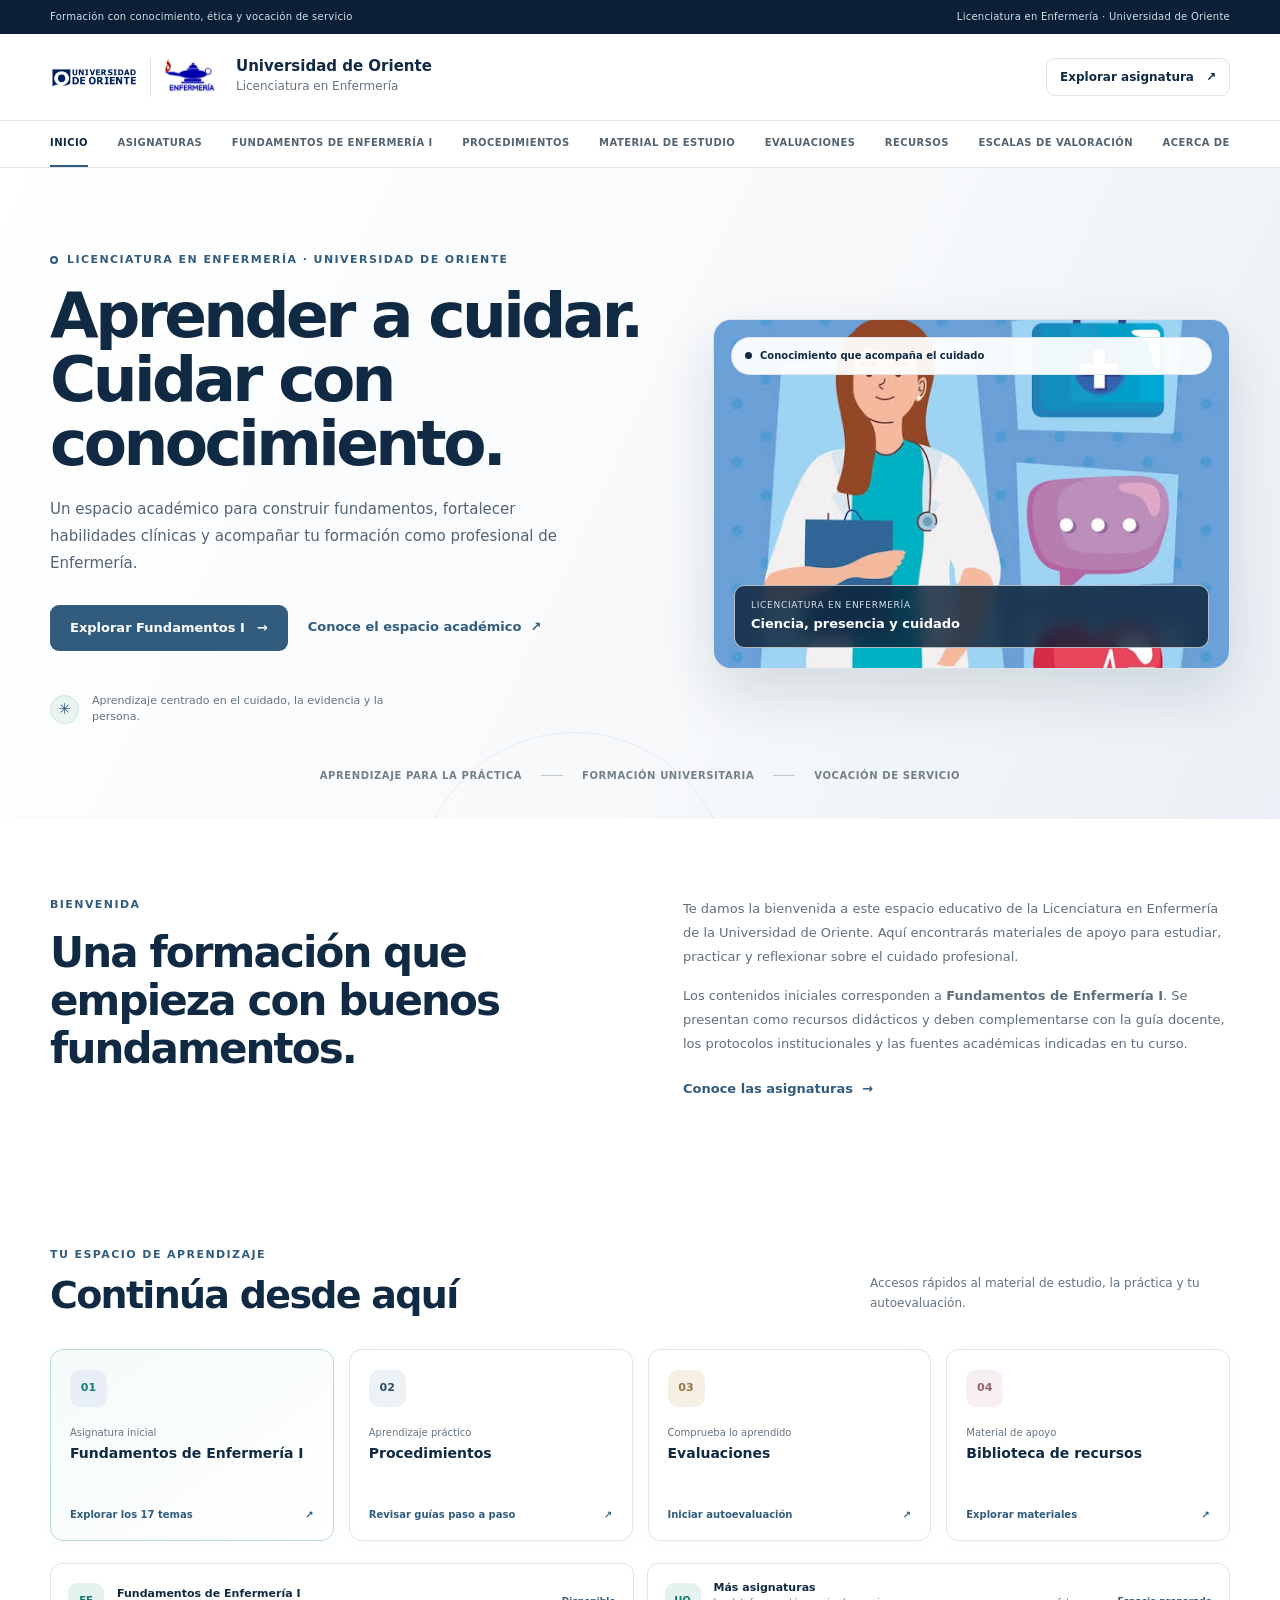
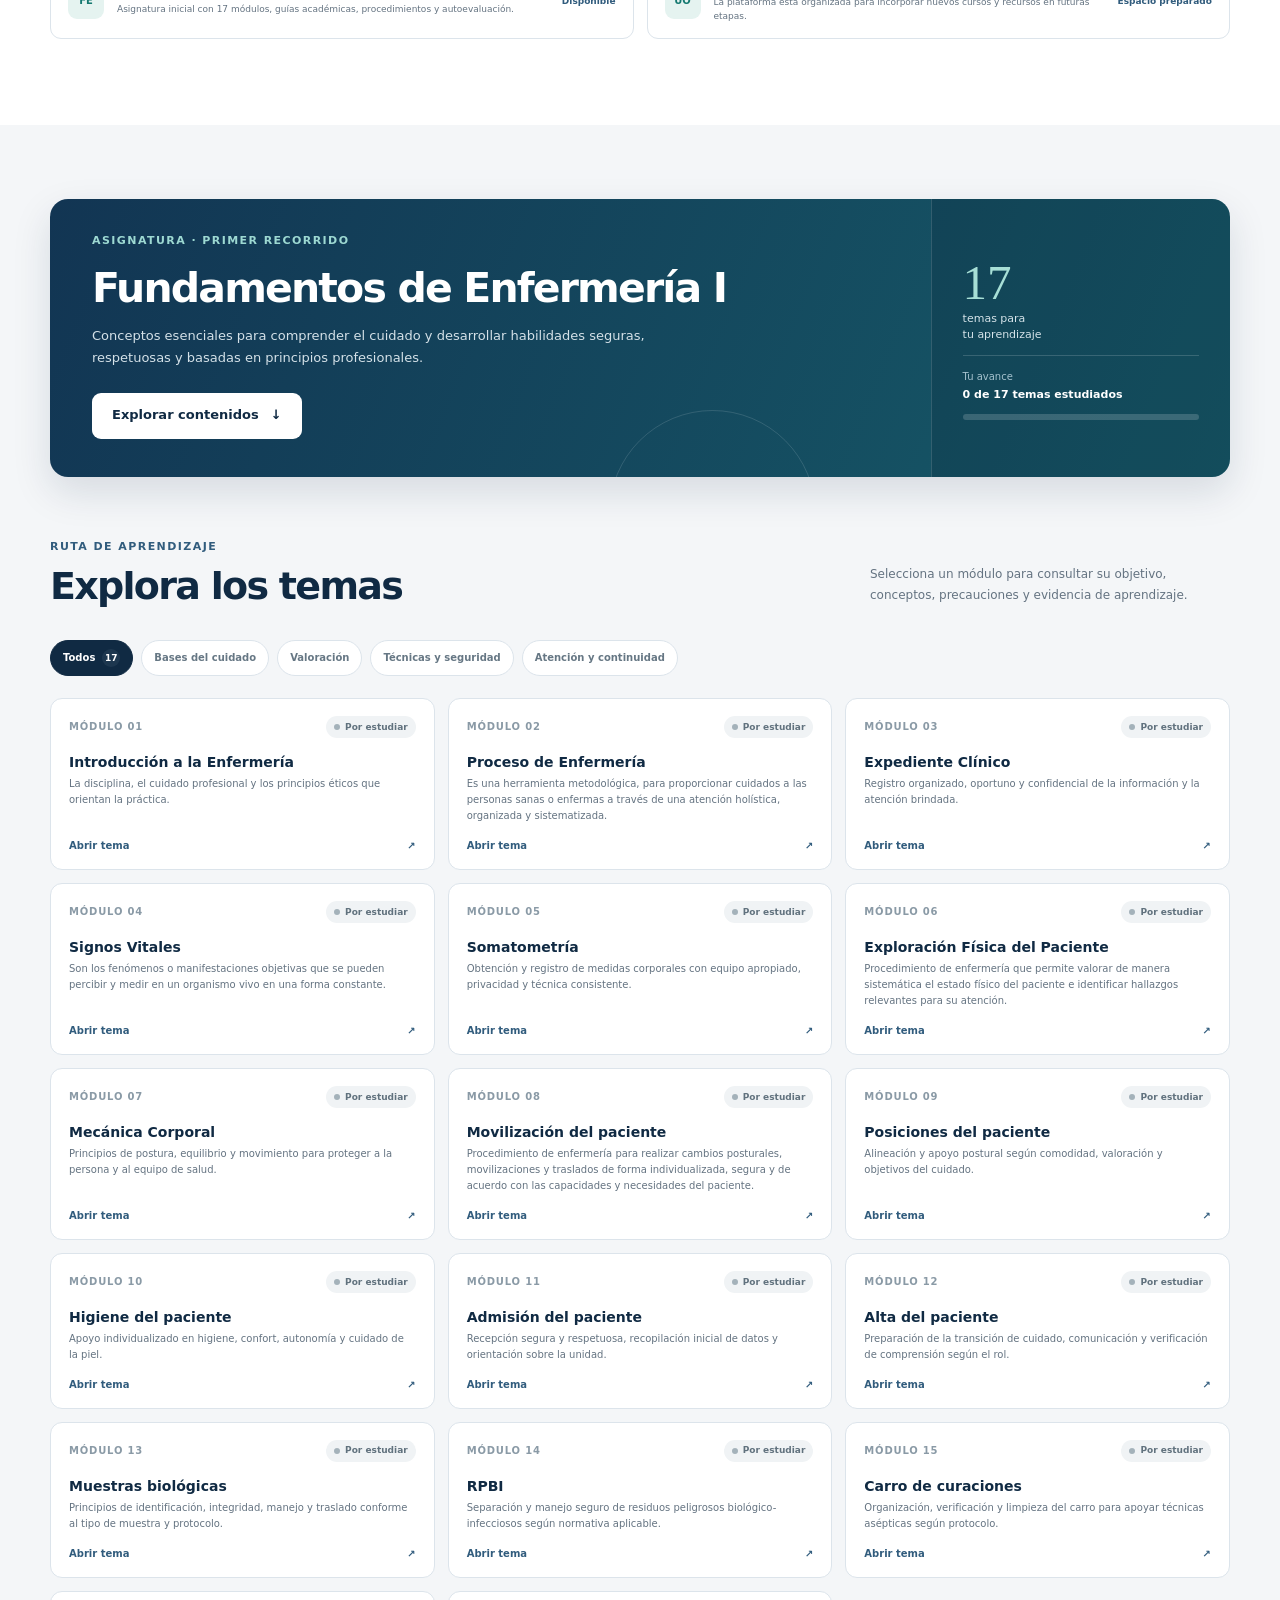
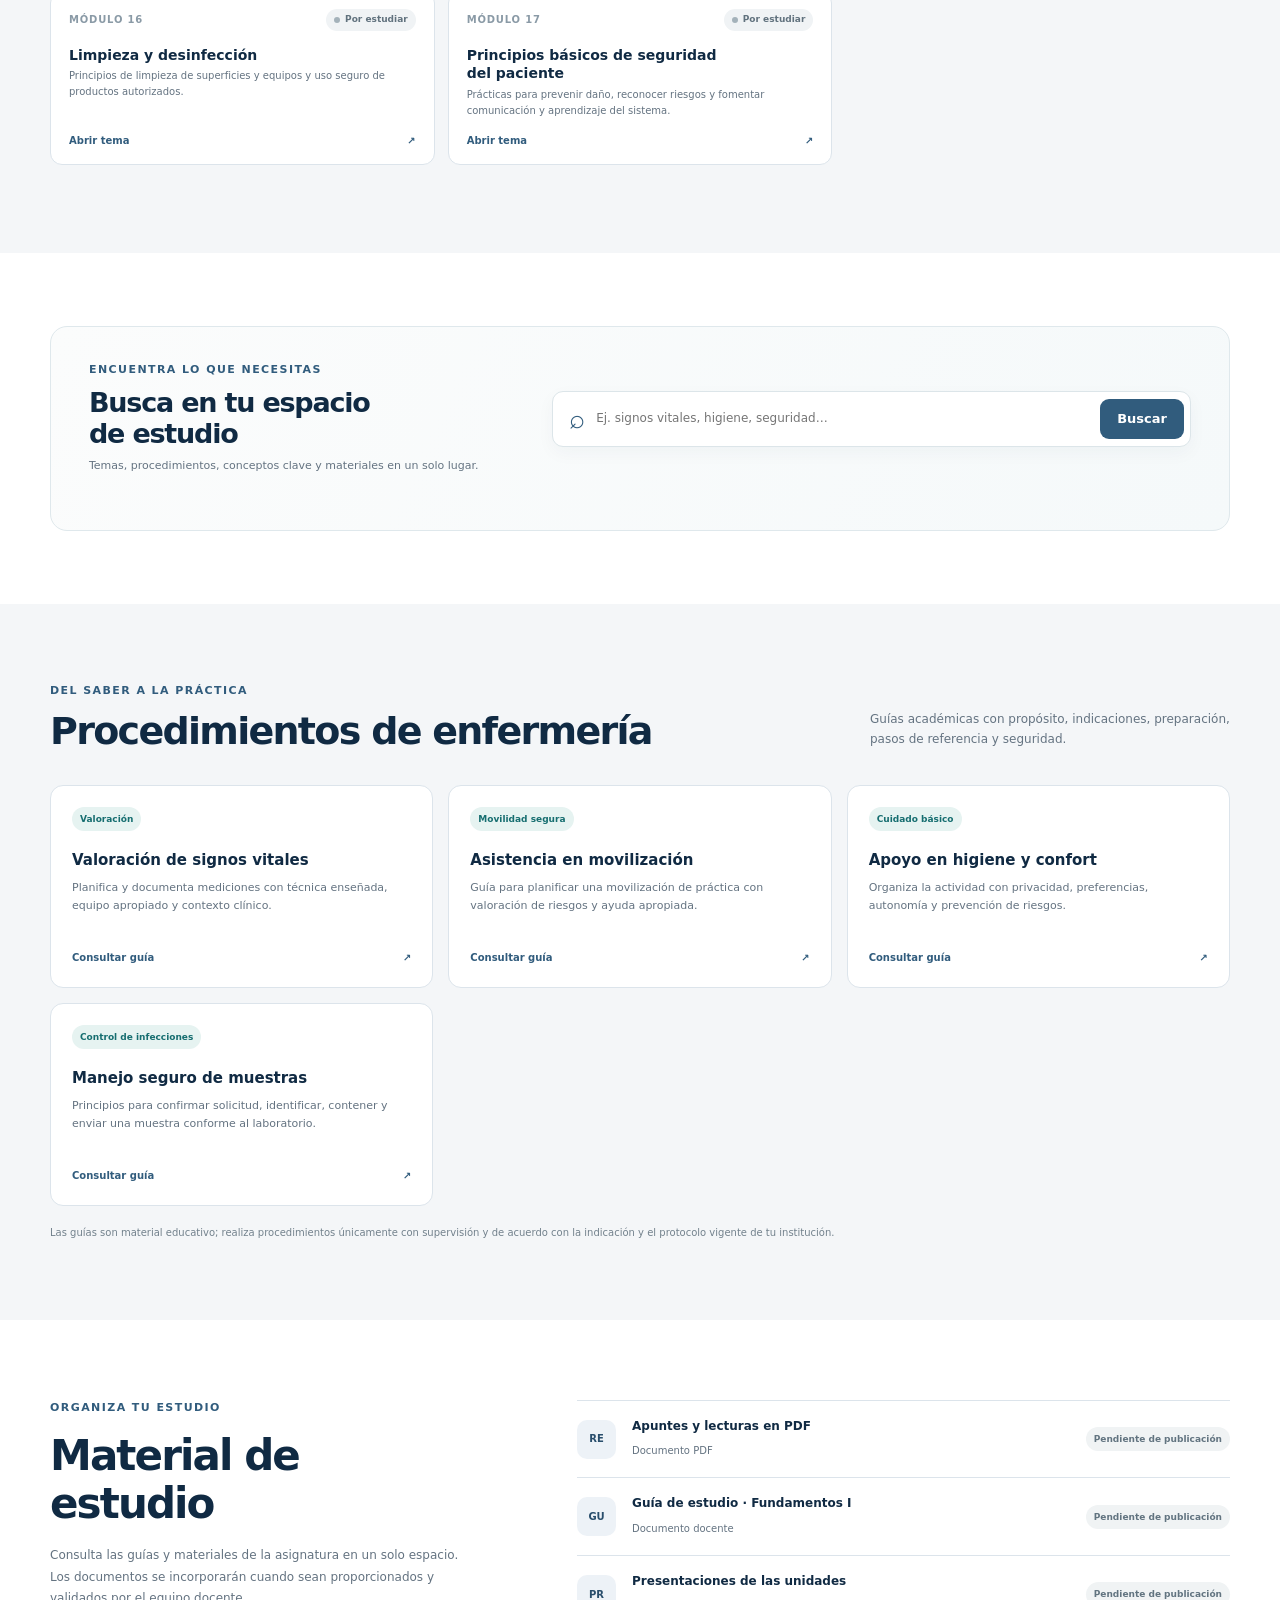
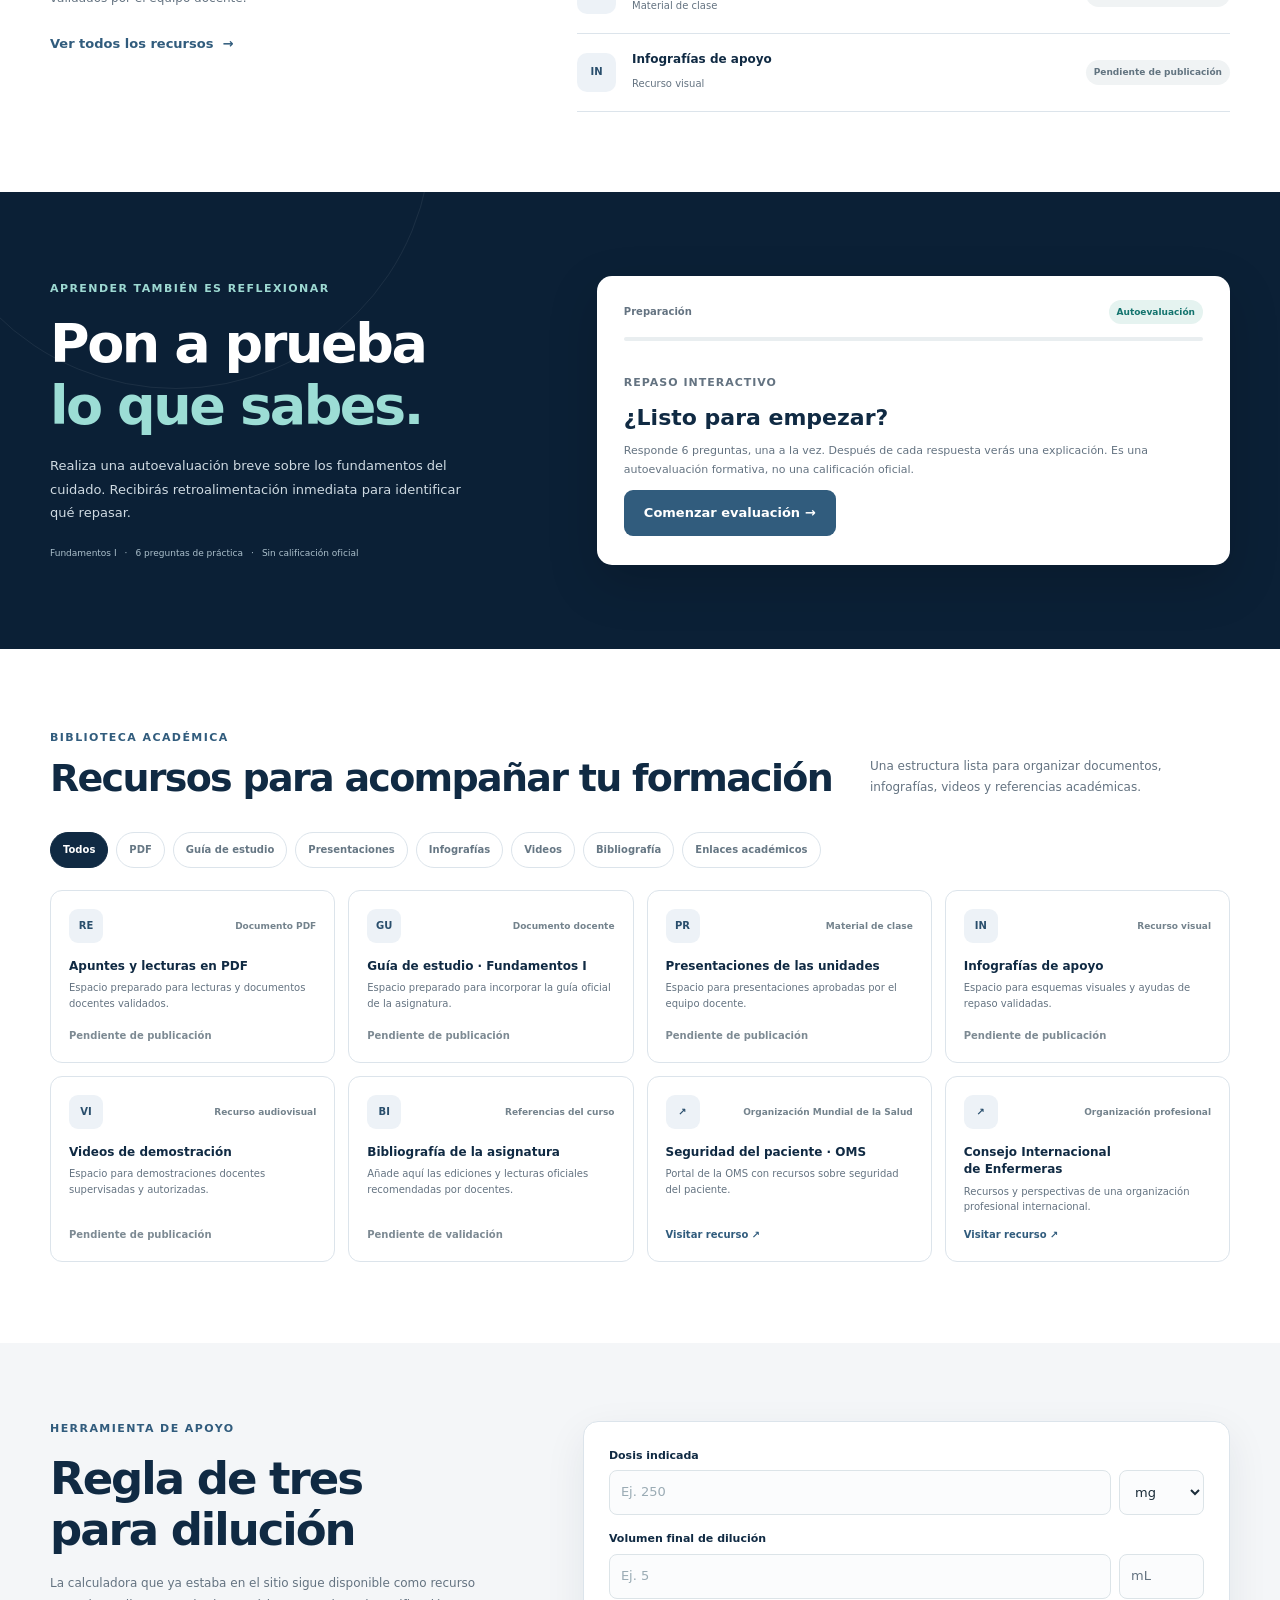
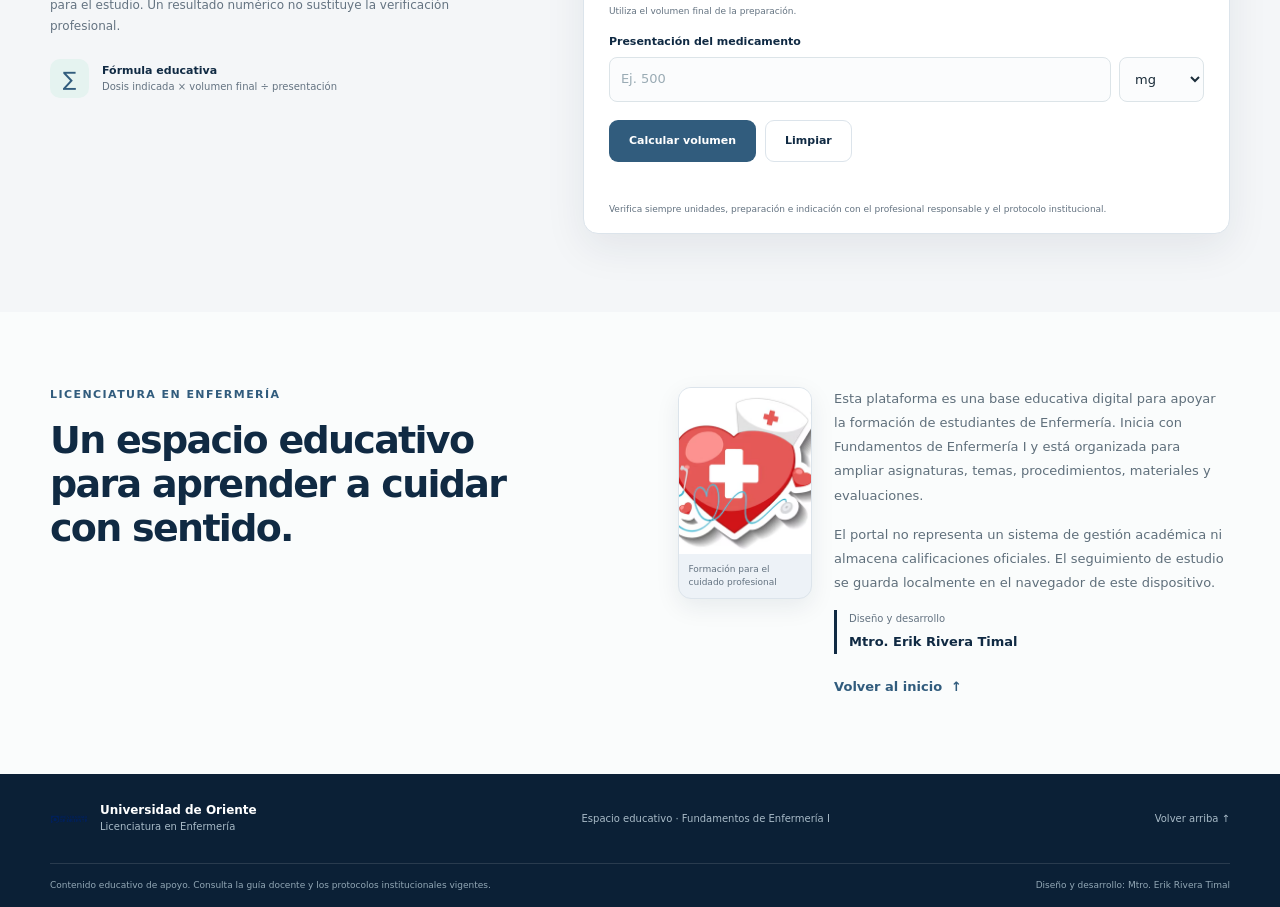
==== index.html @ c2a9b0cc "Update index.html" ====
<!doctype html>
<html lang="es">
<head>
  <meta charset="utf-8">
  <meta name="viewport" content="width=device-width, initial-scale=1, viewport-fit=cover">
  <meta name="theme-color" content="#102a43">
  <meta name="author" content="Mtro. Erik Rivera Timal">
  <meta name="description" content="Espacio educativo de la Licenciatura en Enfermería de la Universidad de Oriente. Recursos, fundamentos, procedimientos y evaluaciones.">
  <meta name="apple-mobile-web-app-capable" content="yes">
  <meta name="apple-mobile-web-app-status-bar-style" content="black-translucent">
  <meta name="apple-mobile-web-app-title" content="Enfermería UO">
  <link rel="manifest" href="./manifest.webmanifest">
  <link rel="icon" href="./icon.svg" type="image/svg+xml">
  <link rel="apple-touch-icon" href="./icon.svg">
  <link rel="stylesheet" href="./estilos.css">
  <title>Licenciatura en Enfermería · Universidad de Oriente</title>
  <script src="./temas.js" defer></script>
  <script src="./procedimientos.js" defer></script>
  <script src="./evaluaciones.js" defer></script>
  <script src="./recursos.js" defer></script>
  <script src="./app.js" defer></script>
</head>
<body>
  <a class="skip-link" href="#contenido">Saltar al contenido principal</a>
  <header class="site-header">
    <div class="institutional-bar">
      <div class="container institutional-bar__inner">
        <p>Formación con conocimiento, ética y vocación de servicio</p>
        <a href="#acerca">Licenciatura en Enfermería · Universidad de Oriente</a>
      </div>
    </div>
    <div class="container masthead">
      <a class="brand" href="#inicio" aria-label="Ir al inicio">
        <span class="brand__logos">
          <span class="logo-slot logo-slot--university">
            <img src="./img/logo-uo.png" alt="Logotipo oficial de la Universidad de Oriente">
          </span>
          <span class="brand__divider" aria-hidden="true"></span>
          <span class="logo-slot logo-slot--nursing">
            <img src="./img/logo-enfermeria.png" alt="Logotipo de la Licenciatura en Enfermería">
          </span>
        </span>
        <span class="brand__copy">
          <strong>Universidad de Oriente</strong>
          <span>Licenciatura en Enfermería</span>
        </span>
      </a>
      <div class="header-actions">
        <a class="button button--subtle header-quick-link" href="#fundamentos">Explorar asignatura <span aria-hidden="true">↗</span></a>
        <button class="menu-toggle" id="menuToggle" type="button" aria-expanded="false" aria-controls="primaryNavigation" aria-label="Abrir menú de navegación">
          <span></span><span></span><span></span>
        </button>
      </div>
    </div>
<nav class="primary-nav" id="primaryNavigation" aria-label="Navegación principal">
  <div class="container primary-nav__inner">
    <a href="#inicio">Inicio</a>
    <a href="#asignaturas">Asignaturas</a>
    <a href="#fundamentos">Fundamentos de Enfermería I</a>
    <a href="#procedimientos">Procedimientos</a>
    <a href="#materiales">Material de estudio</a>
    <a href="#evaluaciones">Evaluaciones</a>
    <a href="#recursos">Recursos</a>
    <a href="./escalas.html">Escalas de valoración</a>
    <a href="#acerca">Acerca de</a>
  </div>
</nav>
  </header>

  <main id="contenido">
    <section class="hero section-shell" id="inicio" aria-labelledby="heroTitle">
      <div class="container hero__grid">
        <div class="hero__copy">
          <p class="eyebrow"><span class="eyebrow__mark" aria-hidden="true"></span> Licenciatura en Enfermería · Universidad de Oriente</p>
          <h1 id="heroTitle">Aprender a cuidar.<br><span>Cuidar con conocimiento.</span></h1>
          <p class="hero__intro">Un espacio académico para construir fundamentos, fortalecer habilidades clínicas y acompañar tu formación como profesional de Enfermería.</p>
          <div class="hero__actions">
            <a class="button button--primary" href="#fundamentos">Explorar Fundamentos I <span aria-hidden="true">→</span></a>
            <a class="text-link" href="#acerca">Conoce el espacio académico <span aria-hidden="true">↗</span></a>
          </div>
          <button class="button button--subtle install-app" id="installApp" type="button" hidden>Instalar en este dispositivo</button>
          <p class="install-help" id="installInstructions">En iPhone o iPad: abre Compartir en Safari y selecciona «Agregar a inicio».</p>
          <div class="hero__trust">
            <span class="trust-mark" aria-hidden="true">✳</span>
            <p>Aprendizaje centrado en el cuidado, la evidencia y la persona.</p>
          </div>
        </div>
        <div class="hero-visual">
          <img class="hero-visual__image" src="./img/enfermera-hero.jpg" alt="Enfermera en su entorno profesional">
          <div class="hero-visual__label"><span></span> Conocimiento que acompaña el cuidado</div>
          <div class="hero-visual__caption"><span>Licenciatura en Enfermería</span><strong>Ciencia, presencia y cuidado</strong></div>
        </div>
      </div>
      <div class="container hero__footer">
        <span>Aprendizaje para la práctica</span><span class="hero__footer-rule"></span><span>Formación universitaria</span><span class="hero__footer-rule"></span><span>Vocación de servicio</span>
      </div>
    </section>

    <section class="welcome-section section-shell" aria-labelledby="welcomeTitle">
      <div class="container welcome-grid">
        <div>
          <p class="eyebrow">Bienvenida</p>
          <h2 id="welcomeTitle">Una formación que empieza <span>con buenos fundamentos.</span></h2>
        </div>
        <div class="welcome-copy">
          <p>Te damos la bienvenida a este espacio educativo de la Licenciatura en Enfermería de la Universidad de Oriente. Aquí encontrarás materiales de apoyo para estudiar, practicar y reflexionar sobre el cuidado profesional.</p>
          <p>Los contenidos iniciales corresponden a <strong>Fundamentos de Enfermería I</strong>. Se presentan como recursos didácticos y deben complementarse con la guía docente, los protocolos institucionales y las fuentes académicas indicadas en tu curso.</p>
          <a class="text-link" href="#asignaturas">Conoce las asignaturas <span aria-hidden="true">→</span></a>
        </div>
      </div>
    </section>

    <section class="quick-section section-shell" id="asignaturas" aria-labelledby="quickTitle">
      <div class="container">
        <div class="section-heading section-heading--row">
          <div><p class="eyebrow">Tu espacio de aprendizaje</p><h2 id="quickTitle">Continúa desde aquí</h2></div>
          <p class="section-heading__aside">Accesos rápidos al material de estudio, la práctica y tu autoevaluación.</p>
        </div>
        <div class="quick-grid">
          <a class="quick-card quick-card--featured" href="#fundamentos">
            <span class="quick-card__icon" aria-hidden="true">01</span><span class="quick-card__meta">Asignatura inicial</span>
            <strong>Fundamentos de Enfermería I</strong><span class="quick-card__foot">Explorar los 17 temas <span aria-hidden="true">↗</span></span>
          </a>
          <a class="quick-card" href="#procedimientos">
            <span class="quick-card__icon quick-card__icon--blue" aria-hidden="true">02</span><span class="quick-card__meta">Aprendizaje práctico</span>
            <strong>Procedimientos</strong><span class="quick-card__foot">Revisar guías paso a paso <span aria-hidden="true">↗</span></span>
          </a>
          <a class="quick-card" href="#evaluaciones">
            <span class="quick-card__icon quick-card__icon--gold" aria-hidden="true">03</span><span class="quick-card__meta">Comprueba lo aprendido</span>
            <strong>Evaluaciones</strong><span class="quick-card__foot">Iniciar autoevaluación <span aria-hidden="true">↗</span></span>
          </a>
          <a class="quick-card" href="#recursos">
            <span class="quick-card__icon quick-card__icon--rose" aria-hidden="true">04</span><span class="quick-card__meta">Material de apoyo</span>
            <strong>Biblioteca de recursos</strong><span class="quick-card__foot">Explorar materiales <span aria-hidden="true">↗</span></span>
          </a>
        </div>
        <div class="course-catalog" id="courseGrid" aria-label="Catálogo de asignaturas"></div>
      </div>
    </section>

    <section class="course-section section-shell section-shell--tinted" id="fundamentos" aria-labelledby="courseTitle">
      <div class="container">
        <div class="course-banner">
          <div class="course-banner__copy">
            <p class="eyebrow eyebrow--light">Asignatura · Primer recorrido</p>
            <h2 id="courseTitle">Fundamentos de Enfermería I</h2>
            <p>Conceptos esenciales para comprender el cuidado y desarrollar habilidades seguras, respetuosas y basadas en principios profesionales.</p>
            <a class="button button--light" href="#temas">Explorar contenidos <span aria-hidden="true">↓</span></a>
          </div>
          <div class="course-banner__aside">
            <span class="course-banner__number">17</span>
            <span>temas para<br>tu aprendizaje</span>
            <span class="course-banner__divider"></span>
            <span class="course-banner__progress-label">Tu avance</span>
            <strong id="progressSummary">0 de 17 temas estudiados</strong>
            <div class="progress-track progress-track--light" role="progressbar" aria-label="Progreso en Fundamentos de Enfermería I" aria-valuemin="0" aria-valuemax="17" aria-valuenow="0"><span id="progressBar"></span></div>
          </div>
        </div>
        <div class="section-heading section-heading--row section-heading--topics" id="temas">
          <div><p class="eyebrow">Ruta de aprendizaje</p><h2>Explora los temas</h2></div>
          <p class="section-heading__aside">Selecciona un módulo para consultar su objetivo, conceptos, precauciones y evidencia de aprendizaje.</p>
        </div>
        <div class="topic-filters" role="group" aria-label="Filtrar temas por unidad">
          <button class="filter-chip is-active" type="button" data-topic-filter="todos" aria-pressed="true">Todos <span id="topicCount">17</span></button>
          <button class="filter-chip" type="button" data-topic-filter="fundamentos" aria-pressed="false">Bases del cuidado</button>
          <button class="filter-chip" type="button" data-topic-filter="valoracion" aria-pressed="false">Valoración</button>
          <button class="filter-chip" type="button" data-topic-filter="tecnicas" aria-pressed="false">Técnicas y seguridad</button>
          <button class="filter-chip" type="button" data-topic-filter="continuidad" aria-pressed="false">Atención y continuidad</button>
        </div>
        <div class="topic-grid" id="topicGrid" aria-live="polite"></div>
      </div>
    </section>

    <section class="search-section section-shell" aria-labelledby="searchTitle">
      <div class="container search-panel">
        <div class="search-panel__intro">
          <p class="eyebrow">Encuentra lo que necesitas</p>
          <h2 id="searchTitle">Busca en tu espacio de estudio</h2>
          <p>Temas, procedimientos, conceptos clave y materiales en un solo lugar.</p>
        </div>
        <form class="search-box" id="searchForm" role="search">
          <label class="visually-hidden" for="siteSearch">Buscar contenidos académicos</label>
          <span class="search-box__icon" aria-hidden="true">⌕</span>
          <input id="siteSearch" type="search" placeholder="Ej. signos vitales, higiene, seguridad…" autocomplete="off">
          <button class="button button--primary" type="submit">Buscar</button>
        </form>
        <div class="search-results" id="searchResults" aria-live="polite"></div>
      </div>
    </section>

    <section class="procedures-section section-shell section-shell--tinted" id="procedimientos" aria-labelledby="proceduresTitle">
      <div class="container">
        <div class="section-heading section-heading--row">
          <div><p class="eyebrow">Del saber a la práctica</p><h2 id="proceduresTitle">Procedimientos de enfermería</h2></div>
          <p class="section-heading__aside">Guías académicas con propósito, indicaciones, preparación, pasos de referencia y seguridad.</p>
        </div>
        <div class="procedure-grid" id="procedureGrid"></div>
        <p class="section-footnote">Las guías son material educativo; realiza procedimientos únicamente con supervisión y de acuerdo con la indicación y el protocolo vigente de tu institución.</p>
      </div>
    </section>

    <section class="materials-section section-shell" id="materiales" aria-labelledby="materialsTitle">
      <div class="container materials-layout">
        <div>
          <p class="eyebrow">Organiza tu estudio</p>
          <h2 id="materialsTitle">Material de estudio</h2>
          <p class="materials-intro">Consulta las guías y materiales de la asignatura en un solo espacio. Los documentos se incorporarán cuando sean proporcionados y validados por el equipo docente.</p>
          <a class="text-link" href="#recursos">Ver todos los recursos <span aria-hidden="true">→</span></a>
        </div>
        <div class="material-list" id="materialList"></div>
      </div>
    </section>

    <section class="assessment-section section-shell section-shell--dark" id="evaluaciones" aria-labelledby="assessmentTitle">
      <div class="container assessment-layout">
        <div class="assessment-copy">
          <p class="eyebrow eyebrow--light">Aprender también es reflexionar</p>
          <h2 id="assessmentTitle">Pon a prueba<br><span>lo que sabes.</span></h2>
          <p>Realiza una autoevaluación breve sobre los fundamentos del cuidado. Recibirás retroalimentación inmediata para identificar qué repasar.</p>
          <div class="assessment-meta"><span>Fundamentos I</span><span>·</span><span id="assessmentCount">Preguntas de práctica</span><span>·</span><span>Sin calificación oficial</span></div>
        </div>
        <div class="quiz-card" id="quizCard">
          <div class="quiz-card__header"><span id="quizStep">Preparación</span><span class="quiz-pill">Autoevaluación</span></div>
          <div class="quiz-progress" role="progressbar" aria-label="Progreso de la autoevaluación" aria-valuemin="0" aria-valuemax="1" aria-valuenow="0"><span id="quizProgress"></span></div>
          <div id="quizContent"></div>
        </div>
      </div>
    </section>

    <section class="resources-section section-shell" id="recursos" aria-labelledby="resourcesTitle">
      <div class="container">
        <div class="section-heading section-heading--row">
          <div><p class="eyebrow">Biblioteca académica</p><h2 id="resourcesTitle">Recursos para acompañar tu formación</h2></div>
          <p class="section-heading__aside">Una estructura lista para organizar documentos, infografías, videos y referencias académicas.</p>
        </div>
        <div class="resource-filters" id="resourceFilters" role="group" aria-label="Filtrar recursos"></div>
        <div class="resource-grid" id="resourceGrid"></div>
      </div>
    </section>

    <section class="tool-section section-shell section-shell--tinted" id="herramientas" aria-labelledby="toolTitle">
      <div class="container tool-layout">
        <div class="tool-copy">
          <p class="eyebrow">Herramienta de apoyo</p>
          <h2 id="toolTitle">Regla de tres<br>para dilución</h2>
          <p>La calculadora que ya estaba en el sitio sigue disponible como recurso para el estudio. Un resultado numérico no sustituye la verificación profesional.</p>
          <div class="formula-note"><span aria-hidden="true">∑</span><span><strong>Fórmula educativa</strong><br>Dosis indicada × volumen final ÷ presentación</span></div>
        </div>
        <div class="calculator-card">
          <form id="calculatorForm" novalidate>
            <div class="calculator-field"><label for="dose">Dosis indicada</label><div class="calculator-input"><input id="dose" type="number" min="0" step="any" inputmode="decimal" placeholder="Ej. 250" required><select id="doseUnit" aria-label="Unidad de la dosis"><option value="mcg">mcg</option><option value="mg" selected>mg</option><option value="g">g</option></select></div></div>
            <div class="calculator-field"><label for="dilutionVolume">Volumen final de dilución</label><div class="calculator-input"><input id="dilutionVolume" type="number" min="0" step="any" inputmode="decimal" placeholder="Ej. 5" required><span class="unit-label">mL</span></div><small>Utiliza el volumen final de la preparación.</small></div>
            <div class="calculator-field"><label for="presentation">Presentación del medicamento</label><div class="calculator-input"><input id="presentation" type="number" min="0" step="any" inputmode="decimal" placeholder="Ej. 500" required><select id="presentationUnit" aria-label="Unidad de la presentación"><option value="mcg">mcg</option><option value="mg" selected>mg</option><option value="g">g</option></select></div></div>
            <div class="calculator-actions"><button class="button button--primary" type="submit">Calcular volumen</button><button class="button button--outline" id="clearCalculator" type="button">Limpiar</button></div>
            <p class="calculator-message" id="calculatorMessage" role="status" aria-live="polite"></p>
            <div class="calculator-result" id="calculatorResult" hidden aria-live="polite"><span>Volumen calculado</span><strong id="calculatorValue"></strong><p id="calculatorDetail"></p></div>
          </form>
          <p class="calculator-disclaimer">Verifica siempre unidades, preparación e indicación con el profesional responsable y el protocolo institucional.</p>
        </div>
      </div>
    </section>

    <section class="about-section section-shell" id="acerca" aria-labelledby="aboutTitle">
      <div class="container about-grid">
        <div><p class="eyebrow">Licenciatura en Enfermería</p><h2 id="aboutTitle">Un espacio educativo para aprender a cuidar con sentido.</h2></div>
        <div class="about-profile">
          <figure class="about-portrait">
            <img src="./img/enfermera-perfil.avif" alt="Enfermera en una fotografía de perfil institucional" loading="lazy">
            <figcaption>Formación para el cuidado profesional</figcaption>
          </figure>
          <div class="about-copy">
            <p>Esta plataforma es una base educativa digital para apoyar la formación de estudiantes de Enfermería. Inicia con Fundamentos de Enfermería I y está organizada para ampliar asignaturas, temas, procedimientos, materiales y evaluaciones.</p>
            <p>El portal no representa un sistema de gestión académica ni almacena calificaciones oficiales. El seguimiento de estudio se guarda localmente en el navegador de este dispositivo.</p>
            <p class="about-credit"><span>Diseño y desarrollo</span><strong>Mtro. Erik Rivera Timal</strong></p>
            <a class="text-link" href="#inicio">Volver al inicio <span aria-hidden="true">↑</span></a>
          </div>
        </div>
      </div>
    </section>
  </main>

  <footer class="site-footer">
    <div class="container site-footer__main"><a class="brand brand--footer" href="#inicio"><img src="./img/logo-uo.png" alt="Logotipo oficial de la Universidad de Oriente"><span class="brand__copy"><strong>Universidad de Oriente</strong><span>Licenciatura en Enfermería</span></span></a><p>Espacio educativo · Fundamentos de Enfermería I</p><a href="#inicio">Volver arriba ↑</a></div>
    <div class="container site-footer__legal"><span>Contenido educativo de apoyo. Consulta la guía docente y los protocolos institucionales vigentes.</span><span>Diseño y desarrollo: Mtro. Erik Rivera Timal</span></div>
  </footer>

  <dialog class="content-dialog" id="topicDialog" aria-labelledby="dialogTitle">
    <div class="dialog-topline"><span class="eyebrow" id="dialogCategory">Fundamentos de Enfermería I</span>    <button class="dialog-close" id="dialogClose" type="button" data-close-dialog aria-label="Cerrar contenido">×</button></div>
    <div class="dialog-body">
      <p class="dialog-index" id="dialogIndex"></p><h2 id="dialogTitle"></h2><p class="dialog-objective" id="dialogObjective"></p>
      <div class="dialog-progress"><div class="progress-track"><span id="dialogProgressBar"></span></div><span id="dialogProgressText"></span></div>
      <div class="dialog-content-grid" id="dialogSections"></div>
    </div>
    <div class="dialog-actions"><button class="button button--outline" id="previousTopic" type="button">← Anterior</button><button class="button button--primary" id="markStudied" type="button">Marcar como estudiado</button><button class="button button--outline" id="nextTopic" type="button">Siguiente →</button></div>
  </dialog>
  <dialog class="content-dialog content-dialog--procedure" id="procedureDialog" aria-labelledby="procedureDialogTitle">
    <div class="dialog-topline"><span class="eyebrow">Guía académica de procedimiento</span><button class="dialog-close" type="button" data-close-dialog aria-label="Cerrar procedimiento">×</button></div>
    <div class="dialog-body"><p class="dialog-index" id="procedureCategory"></p><h2 id="procedureDialogTitle"></h2><p class="dialog-objective" id="procedureObjective"></p><div class="dialog-content-grid" id="procedureSections"></div></div>
  </dialog>
  <div class="toast-region" id="toastRegion" role="status" aria-live="polite"></div>
  <script>
    if ('serviceWorker' in navigator && window.isSecureContext) {
      window.addEventListener('load', () => {
        navigator.serviceWorker.register('./service-worker.js').catch((error) => {
          console.error('No se pudo habilitar el modo sin conexión:', error);
        });
      });
    }
  </script>
</body>
</html>
---- estilos.css ----
:root {
  color-scheme: light;
  --uo-navy: #102a43;
  --uo-navy-dark: #0b2036;
  --uo-blue: #294e6c;
  --uo-blue-soft: #edf2f7;
  --uo-teal: #315c7d;
  --uo-teal-light: #e7eef5;
  --uo-gold: #cba66b;
  --uo-ink: #1b2d3a;
  --uo-muted: #647381;
  --uo-paper: #ffffff;
  --uo-canvas: #f4f6f8;
  --uo-line: #dce4eb;
  --uo-shadow: 0 14px 40px rgba(20, 43, 62, .08);
  font-family: Inter, ui-sans-serif, system-ui, -apple-system, BlinkMacSystemFont, "Segoe UI", sans-serif;
  color: var(--uo-ink);
  background: var(--uo-paper);
  font-synthesis: none;
  text-rendering: optimizeLegibility;
  -webkit-text-size-adjust: 100%;
  scroll-behavior: smooth;
  scroll-padding-top: 95px;
}

* {
  box-sizing: border-box;
}

body {
  min-width: 320px;
  margin: 0;
  color: var(--uo-ink);
  background: var(--uo-paper);
  line-height: 1.6;
}

button,
input,
select {
  font: inherit;
}

button,
a {
  -webkit-tap-highlight-color: transparent;
}

a {
  color: inherit;
}

button {
  color: inherit;
}

.container {
  width: min(1180px, calc(100% - 48px));
  margin-inline: auto;
}

.visually-hidden,
.skip-link:not(:focus) {
  position: absolute;
  width: 1px;
  height: 1px;
  padding: 0;
  margin: -1px;
  overflow: hidden;
  clip: rect(0, 0, 0, 0);
  white-space: nowrap;
  border: 0;
}

.skip-link:focus {
  position: fixed;
  z-index: 20;
  inset: 12px auto auto 12px;
  padding: 12px 18px;
  border-radius: 9px;
  background: white;
  color: var(--uo-navy);
  box-shadow: var(--uo-shadow);
}

.section-shell {
  padding-block: 86px;
}

.section-shell--tinted {
  background: var(--uo-canvas);
}

.section-shell--dark {
  color: white;
  background: var(--uo-navy-dark);
}

h1,
h2,
h3,
p {
  margin-top: 0;
}

h1,
h2,
h3,
strong {
  text-wrap: pretty;
}

h2 {
  margin-bottom: 0;
  font-size: clamp(29px, 4vw, 42px);
  line-height: 1.15;
  letter-spacing: -.045em;
  color: var(--uo-navy);
}

.eyebrow {
  display: flex;
  align-items: center;
  gap: 9px;
  margin-bottom: 16px;
  color: var(--uo-teal);
  font-size: 11px;
  font-weight: 800;
  letter-spacing: .13em;
  line-height: 1.45;
  text-transform: uppercase;
}

.eyebrow--light {
  color: #9dd9d2;
}

.eyebrow__mark {
  width: 8px;
  height: 8px;
  border: 2px solid currentColor;
  border-radius: 50%;
}

.button {
  display: inline-flex;
  min-height: 46px;
  align-items: center;
  justify-content: center;
  gap: 12px;
  padding: 11px 19px;
  border: 1px solid transparent;
  border-radius: 9px;
  font-size: 13px;
  font-weight: 750;
  line-height: 1.25;
  text-align: center;
  text-decoration: none;
  cursor: pointer;
  transition: background .18s ease, color .18s ease, border-color .18s ease, box-shadow .18s ease, transform .18s ease;
}

.button:hover {
  transform: translateY(-1px);
}

.button:focus-visible,
a:focus-visible,
button:focus-visible,
input:focus-visible,
select:focus-visible {
  outline: 3px solid rgba(22, 143, 138, .42);
  outline-offset: 3px;
}

.button--primary {
  color: white;
  background: var(--uo-teal);
}

.button--primary:hover {
  background: #107b76;
  box-shadow: 0 7px 19px rgba(22, 143, 138, .2);
}

.button--light {
  color: var(--uo-navy);
  background: white;
}

.button--light:hover {
  background: #eff7f6;
}

.button--subtle {
  min-height: 38px;
  padding: 8px 13px;
  border-color: var(--uo-line);
  color: var(--uo-navy);
  background: white;
  font-size: 12px;
}

[hidden] {
  display: none !important;
}

.button--outline {
  border-color: var(--uo-line);
  color: var(--uo-navy);
  background: white;
}

.button--outline:hover {
  border-color: var(--uo-teal);
  color: var(--uo-teal);
}

.text-link {
  display: inline-flex;
  align-items: center;
  gap: 9px;
  color: var(--uo-teal);
  font-size: 13px;
  font-weight: 750;
  text-decoration: none;
}

.text-link:hover {
  color: var(--uo-navy);
}

.institutional-bar {
  color: #d2dfe7;
  background: var(--uo-navy-dark);
}

.institutional-bar__inner {
  min-height: 34px;
  display: flex;
  align-items: center;
  justify-content: space-between;
  gap: 16px;
}

.institutional-bar p,
.institutional-bar a {
  margin: 0;
  color: inherit;
  font-size: 10px;
  letter-spacing: .025em;
  text-decoration: none;
}

.institutional-bar a:hover {
  color: white;
}

.masthead {
  min-height: 86px;
  display: flex;
  align-items: center;
  justify-content: space-between;
  gap: 24px;
}

.brand {
  display: inline-flex;
  align-items: center;
  gap: 15px;
  color: inherit;
  text-decoration: none;
}

.brand__logos {
  display: inline-flex;
  align-items: center;
  gap: 12px;
}

.brand__divider {
  width: 1px;
  height: 39px;
  background: var(--uo-line);
}

.logo-slot {
  position: relative;
  display: grid;
  width: 51px;
  height: 51px;
  place-items: center;
}

.logo-slot--university {
  width: 88px;
}

.logo-slot--nursing {
  width: 58px;
}

.logo-slot img {
  display: block;
  width: 100%;
  height: 100%;
  max-width: 100%;
  max-height: 100%;
  object-fit: contain;
}

.logo-slot img:not([hidden]) {
  position: absolute;
  inset: 0;
  margin: auto;
}

.brand__copy {
  display: grid;
  gap: 2px;
}

.brand__copy strong {
  color: var(--uo-navy);
  font-size: 15px;
  line-height: 1.2;
}

.brand__copy>span {
  color: var(--uo-muted);
  font-size: 12px;
}

.header-actions {
  display: flex;
  align-items: center;
  gap: 14px;
}

.menu-toggle {
  display: none;
  width: 42px;
  height: 42px;
  flex-direction: column;
  align-items: center;
  justify-content: center;
  gap: 5px;
  border: 1px solid var(--uo-line);
  border-radius: 10px;
  background: white;
  cursor: pointer;
}

.menu-toggle span {
  width: 17px;
  height: 2px;
  border-radius: 2px;
  background: var(--uo-navy);
}

.primary-nav {
  border-block: 1px solid var(--uo-line);
  background: #fff;
}

.primary-nav__inner {
  min-height: 46px;
  display: flex;
  align-items: stretch;
  justify-content: space-between;
  gap: 14px;
}

.primary-nav a {
  display: inline-flex;
  align-items: center;
  border-bottom: 2px solid transparent;
  color: #526371;
  font-size: 10px;
  font-weight: 750;
  letter-spacing: .045em;
  text-decoration: none;
  text-transform: uppercase;
  white-space: nowrap;
  transition: color .18s ease, border-color .18s ease;
}

.primary-nav a:hover,
.primary-nav a.is-current {
  border-color: var(--uo-teal);
  color: var(--uo-navy);
}

.hero {
  position: relative;
  overflow: hidden;
  padding-block: 74px 22px;
  background: linear-gradient(115deg, #ffffff 0%, #f7f9fb 58%, #eaf0f5 100%);
}

.hero::before {
  position: absolute;
  width: 310px;
  height: 310px;
  right: 43%;
  bottom: -225px;
  border: 1px solid rgba(35, 91, 131, .09);
  border-radius: 50%;
  content: "";
}

.hero__grid {
  position: relative;
  display: grid;
  grid-template-columns: 1.08fr .92fr;
  align-items: center;
  gap: 56px;
}

.hero__copy {
  padding-block: 10px 20px;
}

.hero h1 {
  margin: 0 0 19px;
  color: var(--uo-navy);
  font-size: clamp(39px, 5.5vw, 63px);
  font-weight: 790;
  letter-spacing: -.057em;
  line-height: 1.02;
}

.hero h1 span {
  color: var(--uo-navy);
}

.hero__intro {
  max-width: 520px;
  margin-bottom: 28px;
  color: #536473;
  font-size: 15px;
  line-height: 1.8;
}

.hero__actions {
  display: flex;
  align-items: center;
  flex-wrap: wrap;
  gap: 20px;
}

.hero__trust {
  display: flex;
  align-items: center;
  gap: 13px;
  margin-top: 42px;
}

.install-app {
  margin-top: 15px;
}

.install-help {
  display: none;
  margin: 10px 0 0;
  color: var(--uo-muted);
  font-size: 10px;
}

.install-help.is-visible {
  display: block;
}

.hero__trust p {
  max-width: 330px;
  margin: 0;
  color: var(--uo-muted);
  font-size: 11px;
  line-height: 1.5;
}

.trust-mark {
  display: grid;
  width: 29px;
  height: 29px;
  flex: 0 0 auto;
  place-items: center;
  border: 1px solid #cce5df;
  border-radius: 50%;
  color: var(--uo-teal);
  background: #eaf5f2;
  font-size: 15px;
}

.hero-visual {
  position: relative;
  overflow: hidden;
  min-height: 350px;
  padding: 17px;
  border: 1px solid #dce4eb;
  border-radius: 18px;
  background: #eaf0f5;
  box-shadow: 0 24px 60px rgba(16, 42, 67, .14);
}

.hero-visual__image {
  position: absolute;
  inset: 0;
  width: 100%;
  height: 100%;
  object-fit: cover;
  object-position: center 34%;
}

.hero-visual__label {
  position: relative;
  z-index: 2;
  display: flex;
  align-items: center;
  gap: 8px;
  padding: 10px 13px;
  border: 1px solid rgba(220, 228, 235, .9);
  border-radius: 30px;
  color: var(--uo-navy);
  background: rgba(255, 255, 255, .94);
  font-size: 10px;
  font-weight: 740;
}

.hero-visual__label span {
  width: 7px;
  height: 7px;
  border-radius: 50%;
  background: var(--uo-navy);
}

.hero-visual__caption {
  position: absolute;
  right: 20px;
  bottom: 20px;
  left: 20px;
  display: grid;
  gap: 2px;
  padding: 12px 16px;
  border: 1px solid rgba(255, 255, 255, .66);
  border-radius: 10px;
  color: white;
  background: rgba(11, 32, 54, .82);
  backdrop-filter: blur(8px);
}

.hero-visual__caption span {
  color: #d2dfeb;
  font-size: 9px;
  letter-spacing: .08em;
  text-transform: uppercase;
}

.hero-visual__caption strong {
  font-size: 13px;
}

.hero__footer {
  position: relative;
  display: flex;
  align-items: center;
  justify-content: center;
  gap: 19px;
  padding-block: 22px 13px;
  color: #71808a;
  font-size: 10px;
  font-weight: 700;
  letter-spacing: .06em;
  text-transform: uppercase;
}

.hero__footer-rule {
  width: 22px;
  height: 1px;
  background: #bdcbd0;
}

.welcome-section {
  padding-block: 78px;
}

.welcome-grid,
.about-grid {
  display: grid;
  grid-template-columns: 1fr 1fr;
  align-items: start;
  gap: 86px;
}

.welcome-grid h2,
.about-grid h2 {
  max-width: 515px;
}

.welcome-grid h2 span {
  color: var(--uo-navy);
}

.welcome-copy,
.about-copy {
  color: #5f6f7b;
  font-size: 13px;
  line-height: 1.85;
}

.welcome-copy p,
.about-copy p {
  margin-bottom: 15px;
}

.welcome-copy .text-link,
.about-copy .text-link {
  margin-top: 6px;
}

.quick-section {
  padding-top: 68px;
}

.section-heading {
  margin-bottom: 31px;
}

.section-heading--row {
  display: flex;
  align-items: end;
  justify-content: space-between;
  gap: 35px;
}

.section-heading .eyebrow {
  margin-bottom: 11px;
}

.section-heading h2 {
  font-size: clamp(28px, 3.6vw, 38px);
}

.section-heading__aside {
  max-width: 360px;
  margin: 0 0 4px;
  color: var(--uo-muted);
  font-size: 12px;
  line-height: 1.7;
}

.quick-grid {
  display: grid;
  grid-template-columns: repeat(4, 1fr);
  gap: 15px;
}

.quick-card {
  min-height: 192px;
  display: flex;
  flex-direction: column;
  align-items: flex-start;
  padding: 20px 19px 17px;
  border: 1px solid var(--uo-line);
  border-radius: 13px;
  color: var(--uo-ink);
  background: white;
  text-decoration: none;
  box-shadow: 0 3px 14px rgba(18, 42, 63, .025);
  transition: transform .2s ease, box-shadow .2s ease, border-color .2s ease;
}

.quick-card:hover {
  transform: translateY(-4px);
  border-color: #b8dad6;
  box-shadow: var(--uo-shadow);
}

.quick-card--featured {
  border-color: #b7ddd8;
  background: linear-gradient(145deg, #f5fbfa, #fff);
}

.quick-card__icon {
  display: grid;
  width: 37px;
  height: 37px;
  place-items: center;
  border-radius: 10px;
  color: #157d76;
  background: var(--uo-teal-light);
  font-size: 11px;
  font-weight: 850;
}

.quick-card__icon--blue {
  color: var(--uo-blue);
  background: var(--uo-blue-soft);
}

.quick-card__icon--gold {
  color: #947644;
  background: #f5efe4;
}

.quick-card__icon--rose {
  color: #97606a;
  background: #f8eff0;
}

.quick-card__meta {
  margin-top: 18px;
  color: var(--uo-muted);
  font-size: 10px;
}

.quick-card>strong {
  margin-top: 3px;
  color: var(--uo-navy);
  font-size: 14px;
  line-height: 1.35;
}

.quick-card__foot {
  display: flex;
  width: 100%;
  align-items: center;
  justify-content: space-between;
  margin-top: auto;
  padding-top: 17px;
  color: var(--uo-teal);
  font-size: 10px;
  font-weight: 750;
}

.course-catalog {
  display: grid;
  grid-template-columns: repeat(2, minmax(0, 1fr));
  gap: 13px;
  margin-top: 22px;
}

.catalog-card {
  display: flex;
  align-items: center;
  gap: 13px;
  padding: 15px 17px;
  border: 1px solid var(--uo-line);
  border-radius: 11px;
  background: white;
  text-decoration: none;
  transition: border-color .18s ease, box-shadow .18s ease;
}

.catalog-card:hover {
  border-color: #a9d1ca;
  box-shadow: 0 7px 20px rgba(16, 42, 67, .06);
}

.catalog-card__mark {
  display: grid;
  width: 36px;
  height: 36px;
  flex: 0 0 auto;
  place-items: center;
  border-radius: 9px;
  color: #147970;
  background: #e5f3f0;
  font-size: 10px;
  font-weight: 850;
}

.catalog-card__copy {
  flex: 1;
}

.catalog-card__copy strong,
.catalog-card__copy span {
  display: block;
}

.catalog-card__copy strong {
  color: var(--uo-navy);
  font-size: 11px;
}

.catalog-card__copy span {
  color: var(--uo-muted);
  font-size: 9px;
  line-height: 1.5;
}

.catalog-card__status {
  flex: 0 0 auto;
  color: var(--uo-teal);
  font-size: 9px;
  font-weight: 750;
}

.course-section {
  padding-block: 74px 88px;
}

.course-banner {
  display: grid;
  grid-template-columns: 1fr .34fr;
  overflow: hidden;
  border-radius: 18px;
  color: white;
  background: linear-gradient(112deg, #123553, #165a68);
  box-shadow: 0 15px 38px rgba(16, 42, 67, .13);
}

.course-banner__copy {
  position: relative;
  padding: 34px 42px 38px;
}

.course-banner__copy::after {
  position: absolute;
  width: 205px;
  height: 205px;
  right: 13%;
  bottom: -140px;
  border: 1px solid rgba(255, 255, 255, .13);
  border-radius: 50%;
  content: "";
}

.course-banner h2 {
  margin-bottom: 13px;
  color: white;
  font-size: clamp(29px, 4vw, 41px);
}

.course-banner__copy>p:not(.eyebrow) {
  max-width: 580px;
  margin-bottom: 23px;
  color: #d4e1e8;
  font-size: 13px;
  line-height: 1.7;
}

.course-banner__aside {
  position: relative;
  display: grid;
  align-content: center;
  justify-items: start;
  gap: 1px;
  padding: 23px 31px;
  border-left: 1px solid rgba(255, 255, 255, .14);
  background: rgba(7, 29, 48, .2);
}

.course-banner__number {
  color: #a7dfd6;
  font-family: Georgia, serif;
  font-size: 49px;
  line-height: 1.1;
}

.course-banner__number+span {
  color: #d5e3e9;
  font-size: 11px;
  line-height: 1.4;
}

.course-banner__divider {
  width: 100%;
  height: 1px;
  margin-block: 12px;
  background: rgba(255, 255, 255, .16);
}

.course-banner__progress-label {
  color: #a5c2ce;
  font-size: 10px;
}

.course-banner__aside>strong {
  color: white;
  font-size: 11px;
}

.progress-track {
  width: 100%;
  height: 6px;
  overflow: hidden;
  border-radius: 20px;
  background: #e8edef;
}

.progress-track>span {
  display: block;
  width: 0;
  height: 100%;
  border-radius: inherit;
  background: var(--uo-teal);
  transition: width .3s ease;
}

.progress-track--light {
  margin-top: 9px;
  background: rgba(255, 255, 255, .17);
}

.progress-track--light>span {
  background: #7ee0c8;
}

.section-heading--topics {
  margin-top: 62px;
  scroll-margin-top: 100px;
}

.topic-filters,
.resource-filters {
  display: flex;
  align-items: center;
  flex-wrap: wrap;
  gap: 8px;
  margin-bottom: 22px;
}

.filter-chip {
  min-height: 36px;
  display: inline-flex;
  align-items: center;
  gap: 7px;
  padding: 7px 12px;
  border: 1px solid var(--uo-line);
  border-radius: 30px;
  color: #667784;
  background: white;
  font-size: 10px;
  font-weight: 700;
  cursor: pointer;
  transition: .18s ease;
}

.filter-chip:hover,
.filter-chip.is-active {
  border-color: var(--uo-navy);
  color: white;
  background: var(--uo-navy);
}

.filter-chip span {
  display: grid;
  min-width: 18px;
  height: 18px;
  place-items: center;
  border-radius: 20px;
  color: inherit;
  background: rgba(127, 150, 165, .13);
  font-size: 9px;
}

.topic-grid {
  display: grid;
  grid-template-columns: repeat(3, 1fr);
  gap: 13px;
}

.topic-card {
  min-height: 154px;
  display: flex;
  flex-direction: column;
  align-items: flex-start;
  padding: 17px 18px 15px;
  border: 1px solid var(--uo-line);
  border-radius: 12px;
  background: white;
  transition: transform .2s ease, box-shadow .2s ease, border-color .2s ease;
}

.topic-card:hover {
  transform: translateY(-3px);
  border-color: #bddbd6;
  box-shadow: 0 12px 28px rgba(16, 42, 67, .07);
}

.topic-card__top {
  display: flex;
  width: 100%;
  align-items: center;
  justify-content: space-between;
  gap: 10px;
}

.topic-card__number {
  color: #8a9aa6;
  font-size: 10px;
  font-weight: 800;
  letter-spacing: .08em;
}

.topic-status {
  min-height: 22px;
  display: inline-flex;
  align-items: center;
  gap: 5px;
  padding: 3px 8px;
  border-radius: 30px;
  color: #61727e;
  background: #f0f3f5;
  font-size: 9px;
  font-weight: 700;
}

.topic-status::before {
  width: 6px;
  height: 6px;
  border-radius: 50%;
  background: #a4b2ba;
  content: "";
}

.topic-status--done {
  color: #13776a;
  background: #e4f4ef;
}

.topic-status--done::before {
  background: #1d9b82;
}

.topic-card h3 {
  margin: 15px 0 4px;
  color: var(--uo-navy);
  font-size: 14px;
  line-height: 1.35;
}

.topic-card__description {
  margin: 0;
  color: var(--uo-muted);
  font-size: 10px;
  line-height: 1.6;
}

.topic-card__open {
  display: flex;
  width: 100%;
  align-items: center;
  justify-content: space-between;
  margin-top: auto;
  padding: 14px 0 0;
  border: 0;
  color: var(--uo-teal);
  background: transparent;
  font-size: 10px;
  font-weight: 760;
  text-align: left;
  cursor: pointer;
}

.empty-state {
  grid-column: 1 / -1;
  padding: 30px 20px;
  border: 1px dashed #cad6dc;
  border-radius: 12px;
  color: var(--uo-muted);
  background: rgba(255, 255, 255, .5);
  font-size: 13px;
  text-align: center;
}

.search-section {
  padding-block: 73px;
}

.search-panel {
  display: grid;
  grid-template-columns: .65fr 1fr;
  align-items: center;
  gap: 20px 48px;
  padding: 35px 38px;
  border: 1px solid #dfe8ec;
  border-radius: 17px;
  background: linear-gradient(115deg, #fbfcfc, #f5f9fa);
}

.search-panel__intro .eyebrow {
  margin-bottom: 9px;
}

.search-panel__intro h2 {
  font-size: 27px;
}

.search-panel__intro>p:not(.eyebrow) {
  margin: 8px 0 0;
  color: var(--uo-muted);
  font-size: 11px;
  line-height: 1.6;
}

.search-box {
  display: grid;
  grid-template-columns: auto minmax(0, 1fr) auto;
  align-items: center;
  gap: 9px;
  padding: 6px;
  border: 1px solid #dce5e9;
  border-radius: 11px;
  background: white;
  box-shadow: 0 6px 18px rgba(25, 50, 65, .04);
}

.search-box:focus-within {
  border-color: #68b6af;
  box-shadow: 0 0 0 3px rgba(22, 143, 138, .11);
}

.search-box__icon {
  padding-left: 10px;
  color: var(--uo-teal);
  font-size: 27px;
  line-height: 1;
}

.search-box input {
  width: 100%;
  min-width: 0;
  min-height: 42px;
  border: 0;
  outline: 0;
  color: var(--uo-ink);
  background: transparent;
  font-size: 12px;
}

.search-box input:focus-visible {
  outline: 0;
}

.search-box .button {
  min-height: 40px;
  padding: 9px 16px;
}

.search-results {
  grid-column: 2;
  display: grid;
  gap: 7px;
}

.search-result {
  display: flex;
  align-items: center;
  justify-content: space-between;
  gap: 12px;
  padding: 10px 12px;
  border: 1px solid var(--uo-line);
  border-radius: 8px;
  color: var(--uo-navy);
  background: white;
  text-align: left;
  cursor: pointer;
}

.search-result:hover {
  border-color: #b7dad4;
}

.search-result strong {
  display: block;
  font-size: 11px;
}

.search-result span {
  color: var(--uo-muted);
  font-size: 9px;
}

.search-result__type {
  flex: 0 0 auto;
  padding: 4px 7px;
  border-radius: 20px;
  color: #137a73 !important;
  background: #e7f5f1;
  font-size: 9px !important;
  font-weight: 750;
}

.search-empty {
  margin: 0;
  padding: 10px 2px 0;
  color: var(--uo-muted);
  font-size: 11px;
}

.procedures-section {
  padding-block: 79px;
}

.procedure-grid {
  display: grid;
  grid-template-columns: repeat(3, 1fr);
  gap: 15px;
}

.procedure-card {
  min-height: 203px;
  display: flex;
  flex-direction: column;
  align-items: flex-start;
  padding: 21px;
  border: 1px solid var(--uo-line);
  border-radius: 13px;
  background: white;
  transition: transform .2s ease, box-shadow .2s ease;
}

.procedure-card:hover {
  transform: translateY(-4px);
  box-shadow: var(--uo-shadow);
}

.procedure-card__tag {
  padding: 5px 8px;
  border-radius: 20px;
  color: #166e70;
  background: #e6f3f1;
  font-size: 9px;
  font-weight: 750;
}

.procedure-card h3 {
  margin: 17px 0 7px;
  color: var(--uo-navy);
  font-size: 15px;
}

.procedure-card p {
  margin-bottom: 15px;
  color: var(--uo-muted);
  font-size: 11px;
  line-height: 1.65;
}

.procedure-card button {
  display: flex;
  width: 100%;
  align-items: center;
  justify-content: space-between;
  margin-top: auto;
  padding: 0;
  border: 0;
  color: var(--uo-teal);
  background: transparent;
  font-size: 10px;
  font-weight: 760;
  text-align: left;
  cursor: pointer;
}

.section-footnote {
  margin: 18px 0 0;
  color: #72818c;
  font-size: 10px;
  line-height: 1.7;
}

.materials-section {
  padding-block: 80px;
}

.materials-layout {
  display: grid;
  grid-template-columns: .7fr 1fr;
  align-items: start;
  gap: 70px;
}

.materials-layout h2 {
  max-width: 380px;
}

.materials-intro {
  max-width: 430px;
  margin: 17px 0 20px;
  color: var(--uo-muted);
  font-size: 12px;
  line-height: 1.8;
}

.material-list {
  display: grid;
}

.material-row {
  display: grid;
  grid-template-columns: 41px 1fr auto;
  align-items: center;
  gap: 14px;
  padding: 16px 0;
  border-bottom: 1px solid var(--uo-line);
}

.material-row:first-child {
  border-top: 1px solid var(--uo-line);
}

.material-row__icon {
  display: grid;
  width: 39px;
  height: 39px;
  place-items: center;
  border-radius: 10px;
  color: var(--uo-blue);
  background: var(--uo-blue-soft);
  font-size: 10px;
  font-weight: 850;
}

.material-row__body strong {
  display: block;
  color: var(--uo-navy);
  font-size: 12px;
}

.material-row__body span {
  color: var(--uo-muted);
  font-size: 10px;
}

.material-row__status {
  padding: 5px 8px;
  border-radius: 20px;
  color: #627480;
  background: #f0f3f4;
  font-size: 9px;
  font-weight: 700;
}

.material-row a {
  font-size: 11px;
}

.assessment-section {
  position: relative;
  overflow: hidden;
  padding-block: 84px;
}

.assessment-section::before {
  position: absolute;
  width: 510px;
  height: 510px;
  top: -315px;
  left: -80px;
  border: 1px solid rgba(255, 255, 255, .07);
  border-radius: 50%;
  content: "";
}

.assessment-layout {
  position: relative;
  display: grid;
  grid-template-columns: .75fr 1fr;
  align-items: center;
  gap: 72px;
}

.assessment-copy h2 {
  margin-bottom: 17px;
  color: white;
  font-size: clamp(37px, 4.5vw, 54px);
}

.assessment-copy h2 span {
  color: #9cddd5;
}

.assessment-copy>p:not(.eyebrow) {
  max-width: 430px;
  margin-bottom: 21px;
  color: #cfdae2;
  font-size: 13px;
  line-height: 1.8;
}

.assessment-meta {
  display: flex;
  align-items: center;
  flex-wrap: wrap;
  gap: 8px;
  color: #acc0cc;
  font-size: 9px;
}

.quiz-card {
  overflow: hidden;
  padding: 24px 27px 27px;
  border-radius: 15px;
  color: var(--uo-ink);
  background: white;
  box-shadow: 0 18px 50px rgba(0, 0, 0, .17);
}

.quiz-card__header {
  display: flex;
  align-items: center;
  justify-content: space-between;
  gap: 12px;
  margin-bottom: 13px;
  color: var(--uo-muted);
  font-size: 10px;
  font-weight: 720;
}

.quiz-pill {
  padding: 5px 8px;
  border-radius: 20px;
  color: #13746e;
  background: #e5f3f0;
  font-size: 9px;
}

.quiz-progress {
  height: 4px;
  overflow: hidden;
  margin-bottom: 22px;
  border-radius: 20px;
  background: #e9eef0;
}

.quiz-progress span {
  display: block;
  width: 0;
  height: 100%;
  border-radius: inherit;
  background: var(--uo-teal);
  transition: width .25s ease;
}

.quiz-question-count {
  margin-bottom: 7px;
  color: var(--uo-teal);
  font-size: 9px;
  font-weight: 800;
  letter-spacing: .09em;
  text-transform: uppercase;
}

.quiz-question {
  margin: 0 0 15px;
  color: var(--uo-navy);
  font-size: 18px;
  line-height: 1.45;
  letter-spacing: -.02em;
}

.quiz-options {
  display: grid;
  gap: 8px;
  margin-bottom: 14px;
}

.quiz-option {
  display: flex;
  align-items: flex-start;
  gap: 10px;
  padding: 10px 12px;
  border: 1px solid var(--uo-line);
  border-radius: 8px;
  color: #455765;
  background: white;
  font-size: 11px;
  line-height: 1.5;
  cursor: pointer;
}

.quiz-option:hover {
  border-color: #9ccdc7;
  background: #f7fbfa;
}

.quiz-option input {
  flex: 0 0 auto;
  margin: 3px 0 0;
  accent-color: var(--uo-teal);
}

.quiz-option.is-correct {
  border-color: #54a88c;
  background: #f0f8f3;
}

.quiz-option.is-incorrect {
  border-color: #da9991;
  background: #fff6f4;
}

.quiz-option.is-disabled {
  cursor: default;
}

.quiz-feedback {
  margin: 0 0 13px;
  padding: 11px 12px;
  border-radius: 8px;
  color: #3b6155;
  background: #eef7f1;
  font-size: 10px;
  line-height: 1.6;
}

.quiz-feedback--incorrect {
  color: #76554d;
  background: #fff4ef;
}

.quiz-actions {
  display: flex;
  justify-content: flex-end;
  gap: 8px;
}

.quiz-actions .button {
  min-height: 39px;
  font-size: 10px;
}

.quiz-start {
  padding: 11px 0 2px;
}

.quiz-start h3,
.quiz-result h3 {
  margin-bottom: 7px;
  color: var(--uo-navy);
  font-size: 22px;
}

.quiz-start p,
.quiz-result p {
  color: var(--uo-muted);
  font-size: 11px;
  line-height: 1.7;
}

.quiz-result__score {
  margin: 14px 0;
  color: var(--uo-teal);
  font-family: Georgia, serif;
  font-size: 44px;
  line-height: 1;
}

.quiz-error {
  color: #a6433b !important;
}

.resources-section {
  padding-block: 81px;
}

.resource-filters {
  margin-top: 27px;
}

.resource-grid {
  display: grid;
  grid-template-columns: repeat(4, 1fr);
  gap: 13px;
}

.resource-card {
  min-height: 173px;
  display: flex;
  flex-direction: column;
  align-items: flex-start;
  padding: 18px;
  border: 1px solid var(--uo-line);
  border-radius: 12px;
  background: white;
  transition: border-color .18s ease, transform .18s ease;
}

.resource-card:hover {
  transform: translateY(-2px);
  border-color: #b5d5d0;
}

.resource-card__top {
  display: flex;
  width: 100%;
  align-items: center;
  justify-content: space-between;
}

.resource-card__icon {
  display: grid;
  width: 34px;
  height: 34px;
  place-items: center;
  border-radius: 9px;
  color: var(--uo-blue);
  background: var(--uo-blue-soft);
  font-size: 10px;
  font-weight: 850;
}

.resource-card__type {
  color: #74838d;
  font-size: 9px;
  font-weight: 700;
}

.resource-card h3 {
  margin: 15px 0 5px;
  color: var(--uo-navy);
  font-size: 12px;
  line-height: 1.45;
}

.resource-card p {
  margin: 0;
  color: var(--uo-muted);
  font-size: 10px;
  line-height: 1.55;
}

.resource-card__link {
  display: inline-flex;
  align-items: center;
  gap: 6px;
  margin-top: auto;
  padding-top: 12px;
  color: var(--uo-teal);
  font-size: 10px;
  font-weight: 750;
  text-decoration: none;
}

.resource-card__link[aria-disabled="true"] {
  color: #7d8a93;
  cursor: default;
}

.tool-section {
  padding-block: 78px;
}

.tool-layout {
  display: grid;
  grid-template-columns: .72fr 1fr;
  align-items: start;
  gap: 67px;
}

.tool-copy h2 {
  font-size: clamp(34px, 4vw, 45px);
}

.tool-copy>p:not(.eyebrow) {
  max-width: 440px;
  margin: 17px 0 21px;
  color: var(--uo-muted);
  font-size: 12px;
  line-height: 1.8;
}

.formula-note {
  display: flex;
  align-items: center;
  gap: 13px;
  color: var(--uo-muted);
  font-size: 10px;
  line-height: 1.6;
}

.formula-note>span:first-child {
  display: grid;
  width: 39px;
  height: 39px;
  place-items: center;
  border-radius: 10px;
  color: var(--uo-teal);
  background: #e5f3f0;
  font-size: 20px;
}

.formula-note strong {
  color: var(--uo-navy);
  font-size: 11px;
}

.calculator-card {
  padding: 25px 25px 17px;
  border: 1px solid var(--uo-line);
  border-radius: 15px;
  background: white;
  box-shadow: var(--uo-shadow);
}

.calculator-field {
  margin-bottom: 15px;
}

.calculator-field label {
  display: block;
  margin-bottom: 6px;
  color: var(--uo-navy);
  font-size: 11px;
  font-weight: 750;
}

.calculator-input {
  display: grid;
  grid-template-columns: minmax(0, 1fr) 85px;
  align-items: center;
  gap: 8px;
}

.calculator-input input,
.calculator-input select,
.unit-label {
  width: 100%;
  min-height: 45px;
  padding: 9px 11px;
  border: 1px solid #dce4e8;
  border-radius: 8px;
  color: var(--uo-ink);
  background: #fbfcfd;
  font-size: 13px;
}

.calculator-input input:focus,
.calculator-input select:focus {
  border-color: var(--uo-teal);
  outline: 2px solid rgba(22, 143, 138, .12);
}

.calculator-input input::placeholder {
  color: #9aabb4;
}

.calculator-input select {
  cursor: pointer;
}

.unit-label {
  display: flex;
  align-items: center;
  color: var(--uo-muted);
}

.calculator-field small {
  display: block;
  margin-top: 5px;
  color: var(--uo-muted);
  font-size: 9px;
}

.calculator-actions {
  display: flex;
  gap: 9px;
  margin-top: 18px;
}

.calculator-actions .button {
  min-height: 42px;
  font-size: 11px;
}

.calculator-message {
  min-height: 18px;
  margin: 8px 0 0;
  color: #a3433b;
  font-size: 10px;
}

.calculator-result {
  margin-top: 8px;
  padding: 13px;
  border: 1px solid #cce9df;
  border-radius: 9px;
  background: #f0f8f4;
}

.calculator-result>span {
  color: #52746a;
  font-size: 9px;
  font-weight: 750;
  text-transform: uppercase;
}

.calculator-result strong {
  display: block;
  margin-block: 2px;
  color: #147768;
  font-size: 27px;
}

.calculator-result p {
  margin: 0;
  color: #5e726c;
  font-size: 9px;
  line-height: 1.6;
  overflow-wrap: anywhere;
}

.calculator-disclaimer {
  margin: 14px 0 0;
  color: var(--uo-muted);
  font-size: 9px;
  line-height: 1.6;
}

.about-section {
  padding-block: 75px;
  background: #fafcfc;
}

.about-grid {
  gap: 75px;
}

.about-grid h2 {
  font-size: clamp(28px, 3.5vw, 38px);
}

.about-profile {
  display: grid;
  grid-template-columns: minmax(125px, .34fr) 1fr;
  align-items: start;
  gap: 22px;
}

.about-portrait {
  overflow: hidden;
  margin: 0;
  border: 1px solid var(--uo-line);
  border-radius: 13px;
  background: #edf2f7;
  box-shadow: 0 8px 24px rgba(16, 42, 67, .08);
}

.about-portrait img {
  display: block;
  width: 100%;
  aspect-ratio: 4 / 5;
  object-fit: cover;
}

.about-portrait figcaption {
  padding: 9px 10px;
  color: var(--uo-muted);
  font-size: 9px;
  line-height: 1.45;
}

.about-credit {
  display: grid;
  gap: 2px;
  padding-left: 12px;
  border-left: 3px solid var(--uo-navy);
}

.about-credit span {
  color: var(--uo-muted);
  font-size: 10px;
}

.about-credit strong {
  color: var(--uo-navy);
  font-size: 13px;
}

.site-footer {
  color: #d1dce4;
  background: var(--uo-navy-dark);
}

.site-footer__main {
  min-height: 89px;
  display: flex;
  align-items: center;
  justify-content: space-between;
  gap: 20px;
}

.brand--footer {
  gap: 12px;
}

.brand--footer > img {
  width: 38px;
  height: 38px;
  object-fit: contain;
}

.brand--footer .brand__copy strong {
  color: white;
  font-size: 12px;
}

.brand--footer .brand__copy>span,
.site-footer__main>p,
.site-footer__main>a:last-child {
  color: #a8bac7;
  font-size: 10px;
}

.site-footer__main>p {
  margin: 0;
}

.site-footer__main>a:last-child {
  text-decoration: none;
}

.site-footer__legal {
  display: flex;
  justify-content: space-between;
  gap: 16px;
  padding-block: 14px;
  border-top: 1px solid rgba(255, 255, 255, .12);
  color: #92a7b5;
  font-size: 9px;
}

.content-dialog {
  width: min(800px, calc(100% - 30px));
  max-width: 800px;
  max-height: min(88dvh, 900px);
  padding: 0;
  border: 0;
  border-radius: 17px;
  color: var(--uo-ink);
  background: white;
  box-shadow: 0 30px 90px rgba(5, 25, 42, .3);
}

.content-dialog::backdrop {
  background: rgba(8, 25, 39, .64);
  backdrop-filter: blur(3px);
}

.dialog-topline {
  position: sticky;
  z-index: 2;
  top: 0;
  display: flex;
  align-items: center;
  justify-content: space-between;
  gap: 18px;
  padding: 16px 25px;
  border-bottom: 1px solid var(--uo-line);
  background: rgba(255, 255, 255, .96);
  backdrop-filter: blur(8px);
}

.dialog-topline .eyebrow {
  margin: 0;
}

.dialog-close {
  display: grid;
  width: 34px;
  height: 34px;
  place-items: center;
  border: 1px solid var(--uo-line);
  border-radius: 50%;
  color: var(--uo-navy);
  background: white;
  font-size: 23px;
  line-height: 1;
  cursor: pointer;
}

.dialog-body {
  padding: 24px 30px 28px;
}

.dialog-index {
  margin: 0 0 5px;
  color: #758692;
  font-size: 10px;
  font-weight: 760;
  letter-spacing: .09em;
  text-transform: uppercase;
}

.dialog-body>h2 {
  font-size: clamp(28px, 4vw, 38px);
}

.dialog-objective {
  margin: 13px 0 18px;
  padding: 13px 15px;
  border-left: 3px solid var(--uo-teal);
  border-radius: 0 8px 8px 0;
  color: #3e5a67;
  background: #eff7f5;
  font-size: 12px;
  line-height: 1.7;
}

.dialog-progress {
  display: grid;
  grid-template-columns: 1fr auto;
  align-items: center;
  gap: 11px;
  margin-bottom: 21px;
}

.dialog-progress>span {
  color: var(--uo-muted);
  font-size: 9px;
}

.dialog-content-grid {
  display: grid;
  grid-template-columns: 1fr 1fr;
  gap: 12px;
}

.dialog-section {
  padding: 14px 15px;
  border: 1px solid var(--uo-line);
  border-radius: 10px;
  background: white;
}

.dialog-section--wide {
  grid-column: 1 / -1;
}

.dialog-section h3 {
  margin: 0 0 8px;
  color: var(--uo-navy);
  font-size: 12px;
}

.dialog-section p,
.dialog-section li {
  color: #586b77;
  font-size: 10px;
  line-height: 1.75;
}

.dialog-section p:last-child {
  margin-bottom: 0;
}

.dialog-section ul,
.dialog-section ol {
  display: grid;
  gap: 3px;
  margin: 0;
  padding-left: 18px;
}

.dialog-actions {
  position: sticky;
  bottom: 0;
  display: flex;
  align-items: center;
  justify-content: space-between;
  gap: 10px;
  padding: 13px 22px;
  border-top: 1px solid var(--uo-line);
  background: rgba(255, 255, 255, .96);
  backdrop-filter: blur(8px);
}

.dialog-actions .button {
  min-height: 40px;
  padding: 8px 13px;
  font-size: 10px;
}

.dialog-actions .button:disabled {
  opacity: .45;
  cursor: not-allowed;
  transform: none;
}

.content-dialog--procedure {
  width: min(740px, calc(100% - 30px));
}

.toast-region {
  position: fixed;
  z-index: 10;
  right: 20px;
  bottom: 20px;
  max-width: min(390px, calc(100vw - 40px));
  padding: 12px 16px;
  border: 1px solid #bee3d8;
  border-radius: 9px;
  color: #145e56;
  background: white;
  box-shadow: var(--uo-shadow);
  font-size: 11px;
  opacity: 0;
  pointer-events: none;
  transform: translateY(8px);
  transition: opacity .2s ease, transform .2s ease;
}

.toast-region.is-visible {
  opacity: 1;
  transform: translateY(0);
}

@media (min-width: 1400px) {
  .hero__grid {
    gap: 82px;
  }
}

@media (max-width: 1000px) {
  .primary-nav__inner {
    justify-content: flex-start;
    gap: 23px;
    overflow-x: auto;
    scrollbar-width: none;
  }

  .primary-nav__inner::-webkit-scrollbar {
    display: none;
  }

  .quick-grid {
    grid-template-columns: repeat(2, 1fr);
  }

  .resource-grid {
    grid-template-columns: repeat(2, 1fr);
  }

  .hero__grid {
    gap: 35px;
  }

  .assessment-layout {
    gap: 38px;
  }

  .about-profile {
    grid-template-columns: 1fr;
  }

  .about-portrait {
    width: min(190px, 64%);
  }
}

@media (max-width: 760px) {
  :root {
    scroll-padding-top: 74px;
  }

  .container {
    width: min(100% - 34px, 560px);
  }

  .section-shell {
    padding-block: 64px;
  }

  .institutional-bar__inner {
    min-height: 32px;
  }

  .institutional-bar p {
    overflow: hidden;
    text-overflow: ellipsis;
    white-space: nowrap;
  }

  .institutional-bar a {
    display: none;
  }

  .masthead {
    min-height: 73px;
  }

  .brand {
    gap: 10px;
  }

  .brand__logos {
    gap: 8px;
  }

  .logo-slot {
    width: 39px;
    height: 39px;
  }

  .logo-slot--university {
    width: 62px;
  }

  .logo-slot--nursing {
    width: 42px;
  }

  .brand__divider {
    height: 32px;
  }

  .brand__copy strong {
    font-size: 12px;
  }

  .brand__copy>span {
    font-size: 10px;
  }

  .header-quick-link {
    display: none;
  }

  .menu-toggle {
    display: flex;
  }

  .primary-nav {
    display: none;
    border-top: 1px solid var(--uo-line);
  }

  .primary-nav.is-open {
    display: block;
  }

  .primary-nav__inner {
    width: 100%;
    max-height: min(68dvh, 500px);
    display: flex;
    flex-direction: column;
    align-items: stretch;
    gap: 0;
    overflow: auto;
    padding: 7px 17px 13px;
  }

  .primary-nav a {
    min-height: 43px;
    border-bottom: 1px solid #edf0f2;
    font-size: 11px;
  }

  .primary-nav a:last-child {
    border-bottom: 0;
  }

  .hero {
    padding-block: 49px 14px;
  }

  .hero__grid {
    grid-template-columns: 1fr;
    gap: 30px;
  }

  .hero__copy {
    padding: 0;
  }

  .hero h1 {
    font-size: clamp(40px, 9vw, 55px);
  }

  .hero__intro {
    max-width: 480px;
    font-size: 13px;
  }

  .hero__trust {
    margin-top: 25px;
  }

  .hero-visual {
    min-height: 265px;
  }

  .hero__footer {
    flex-wrap: wrap;
    gap: 9px;
    font-size: 8px;
  }

  .hero__footer-rule {
    width: 13px;
  }

  .welcome-grid,
  .about-grid {
    grid-template-columns: 1fr;
    gap: 21px;
  }

  .about-profile {
    grid-template-columns: 1fr;
    gap: 16px;
  }

  .about-portrait {
    width: min(190px, 64%);
  }

  .welcome-grid h2,
  .about-grid h2 {
    max-width: 570px;
  }

  .section-heading--row {
    align-items: flex-start;
    flex-direction: column;
    gap: 10px;
  }

  .section-heading__aside {
    max-width: 490px;
  }

  .quick-grid {
    gap: 10px;
  }

  .quick-card {
    min-height: 175px;
    padding: 15px;
  }

  .quick-card__meta {
    margin-top: 13px;
    font-size: 9px;
  }

  .quick-card>strong {
    font-size: 12px;
  }

  .quick-card__foot {
    font-size: 9px;
  }

  .course-section {
    padding-block: 55px 67px;
  }

  .course-banner {
    grid-template-columns: 1fr;
  }

  .course-banner__copy {
    padding: 26px 23px 26px;
  }

  .course-banner__aside {
    grid-template-columns: auto 1fr;
    align-items: center;
    justify-items: start;
    column-gap: 11px;
    padding: 14px 22px 17px;
    border-top: 1px solid rgba(255, 255, 255, .15);
    border-left: 0;
  }

  .course-banner__number {
    grid-row: span 2;
    font-size: 38px;
  }

  .course-banner__number+span {
    font-size: 10px;
  }

  .course-banner__divider {
    display: none;
  }

  .course-banner__progress-label {
    grid-column: 1 / -1;
    margin-top: 7px;
  }

  .course-banner__aside>strong,
  .course-banner__aside .progress-track {
    grid-column: 1 / -1;
    width: 100%;
  }

  .course-banner__aside>strong {
    margin-top: 2px;
  }

  .progress-track--light {
    margin-top: 5px;
  }

  .section-heading--topics {
    margin-top: 45px;
  }

  .topic-grid,
  .procedure-grid {
    grid-template-columns: repeat(2, 1fr);
    gap: 10px;
  }

  .topic-card {
    min-height: 160px;
    padding: 13px;
  }

  .topic-card h3 {
    font-size: 12px;
  }

  .topic-card__description {
    font-size: 9px;
  }

  .topic-card__open {
    font-size: 9px;
  }

  .search-panel {
    grid-template-columns: 1fr;
    gap: 16px;
    padding: 25px 20px;
  }

  .search-results {
    grid-column: 1;
  }

  .procedure-card {
    min-height: 207px;
    padding: 15px;
  }

  .procedure-card h3 {
    font-size: 13px;
  }

  .procedure-card p {
    font-size: 10px;
  }

  .materials-layout {
    grid-template-columns: 1fr;
    gap: 30px;
  }

  .assessment-layout {
    grid-template-columns: 1fr;
    gap: 30px;
  }

  .quiz-card {
    padding: 21px;
  }

  .resource-grid {
    grid-template-columns: repeat(2, 1fr);
  }

  .tool-layout {
    grid-template-columns: 1fr;
    gap: 26px;
  }

  .site-footer__main {
    min-height: auto;
    align-items: flex-start;
    flex-direction: column;
    gap: 13px;
    padding-block: 24px;
  }

  .site-footer__legal {
    align-items: flex-start;
    flex-direction: column;
    gap: 6px;
  }
}

@media (max-width: 430px) {
  .container {
    width: calc(100% - 28px);
  }

  .hero h1 {
    font-size: clamp(36px, 10vw, 45px);
  }

  .hero__actions {
    align-items: stretch;
    flex-direction: column;
    gap: 14px;
  }

  .hero__actions .text-link {
    padding-left: 2px;
  }

  .hero-visual {
    min-height: 235px;
  }

  .section-shell {
    padding-block: 54px;
  }

  .quick-grid {
    gap: 8px;
  }

  .course-catalog {
    grid-template-columns: 1fr;
  }

  .quick-card {
    min-height: 166px;
    padding: 13px 11px;
  }

  .topic-grid,
  .procedure-grid {
    grid-template-columns: 1fr;
  }

  .topic-card {
    min-height: 132px;
    padding: 15px;
  }

  .topic-card h3 {
    font-size: 13px;
  }

  .procedure-card {
    min-height: 185px;
    padding: 18px;
  }

  .filter-chip {
    min-height: 33px;
    padding: 6px 10px;
    font-size: 9px;
  }

  .search-box {
    grid-template-columns: auto minmax(0, 1fr);
  }

  .search-box .button {
    grid-column: 1 / -1;
    width: 100%;
  }

  .search-box input {
    font-size: 11px;
  }

  .resource-grid {
    grid-template-columns: 1fr;
  }

  .resource-card {
    min-height: 147px;
  }

  .material-row {
    grid-template-columns: 35px 1fr auto;
    gap: 9px;
  }

  .material-row__icon {
    width: 33px;
    height: 33px;
  }

  .calculator-card {
    padding: 19px 15px 14px;
  }

  .calculator-input {
    grid-template-columns: minmax(0, 1fr) 73px;
  }

  .calculator-actions .button {
    flex: 1;
    padding-inline: 10px;
  }

  .dialog-body {
    padding: 21px 17px;
  }

  .dialog-content-grid {
    grid-template-columns: 1fr;
  }

  .dialog-section--wide {
    grid-column: auto;
  }

  .dialog-topline {
    padding: 13px 17px;
  }

  .dialog-actions {
    gap: 6px;
    padding: 10px;
  }

  .dialog-actions .button {
    min-height: 40px;
    padding: 7px 9px;
    font-size: 9px;
  }

  .dialog-actions #markStudied {
    max-width: 43%;
  }
}

@media (prefers-reduced-motion: reduce) {

  *,
  *::before,
  *::after {
    scroll-behavior: auto !important;
    animation-duration: .01ms !important;
    animation-iteration-count: 1 !important;
    transition-duration: .01ms !important;
  }
}
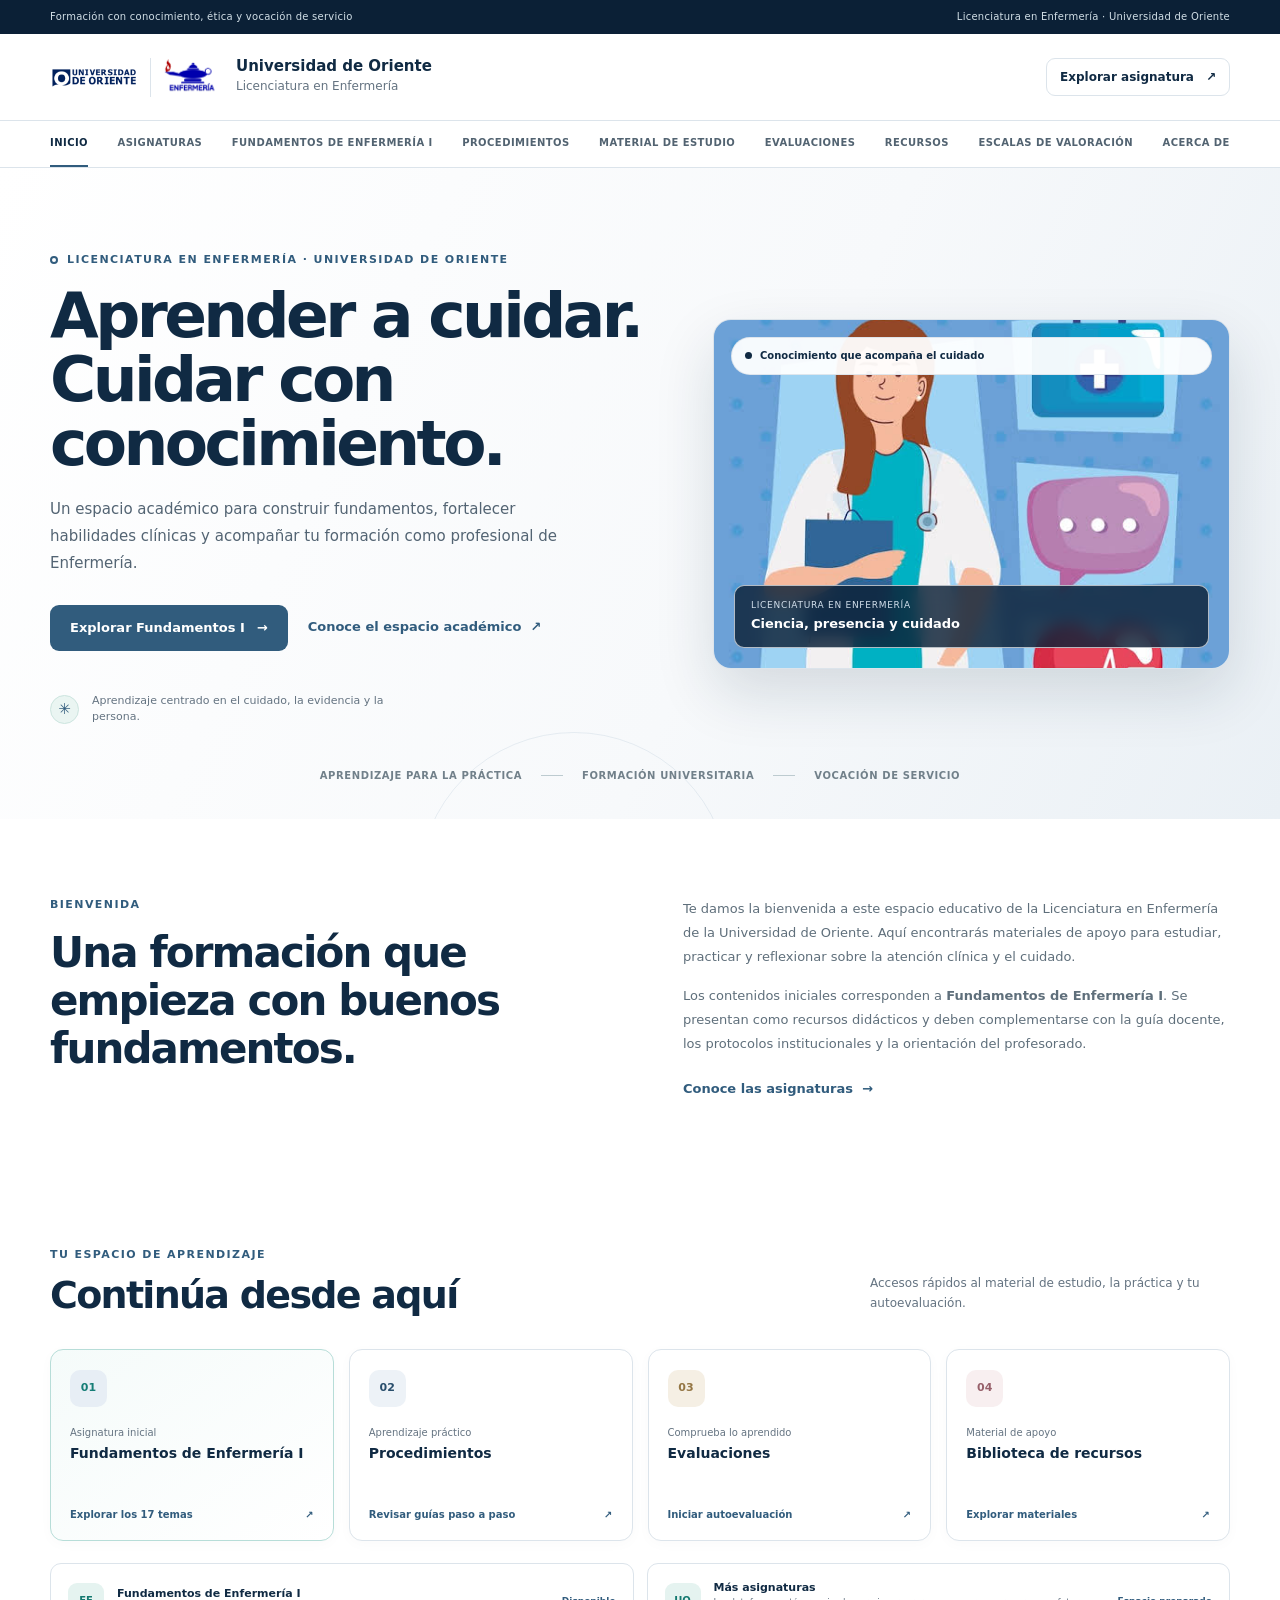
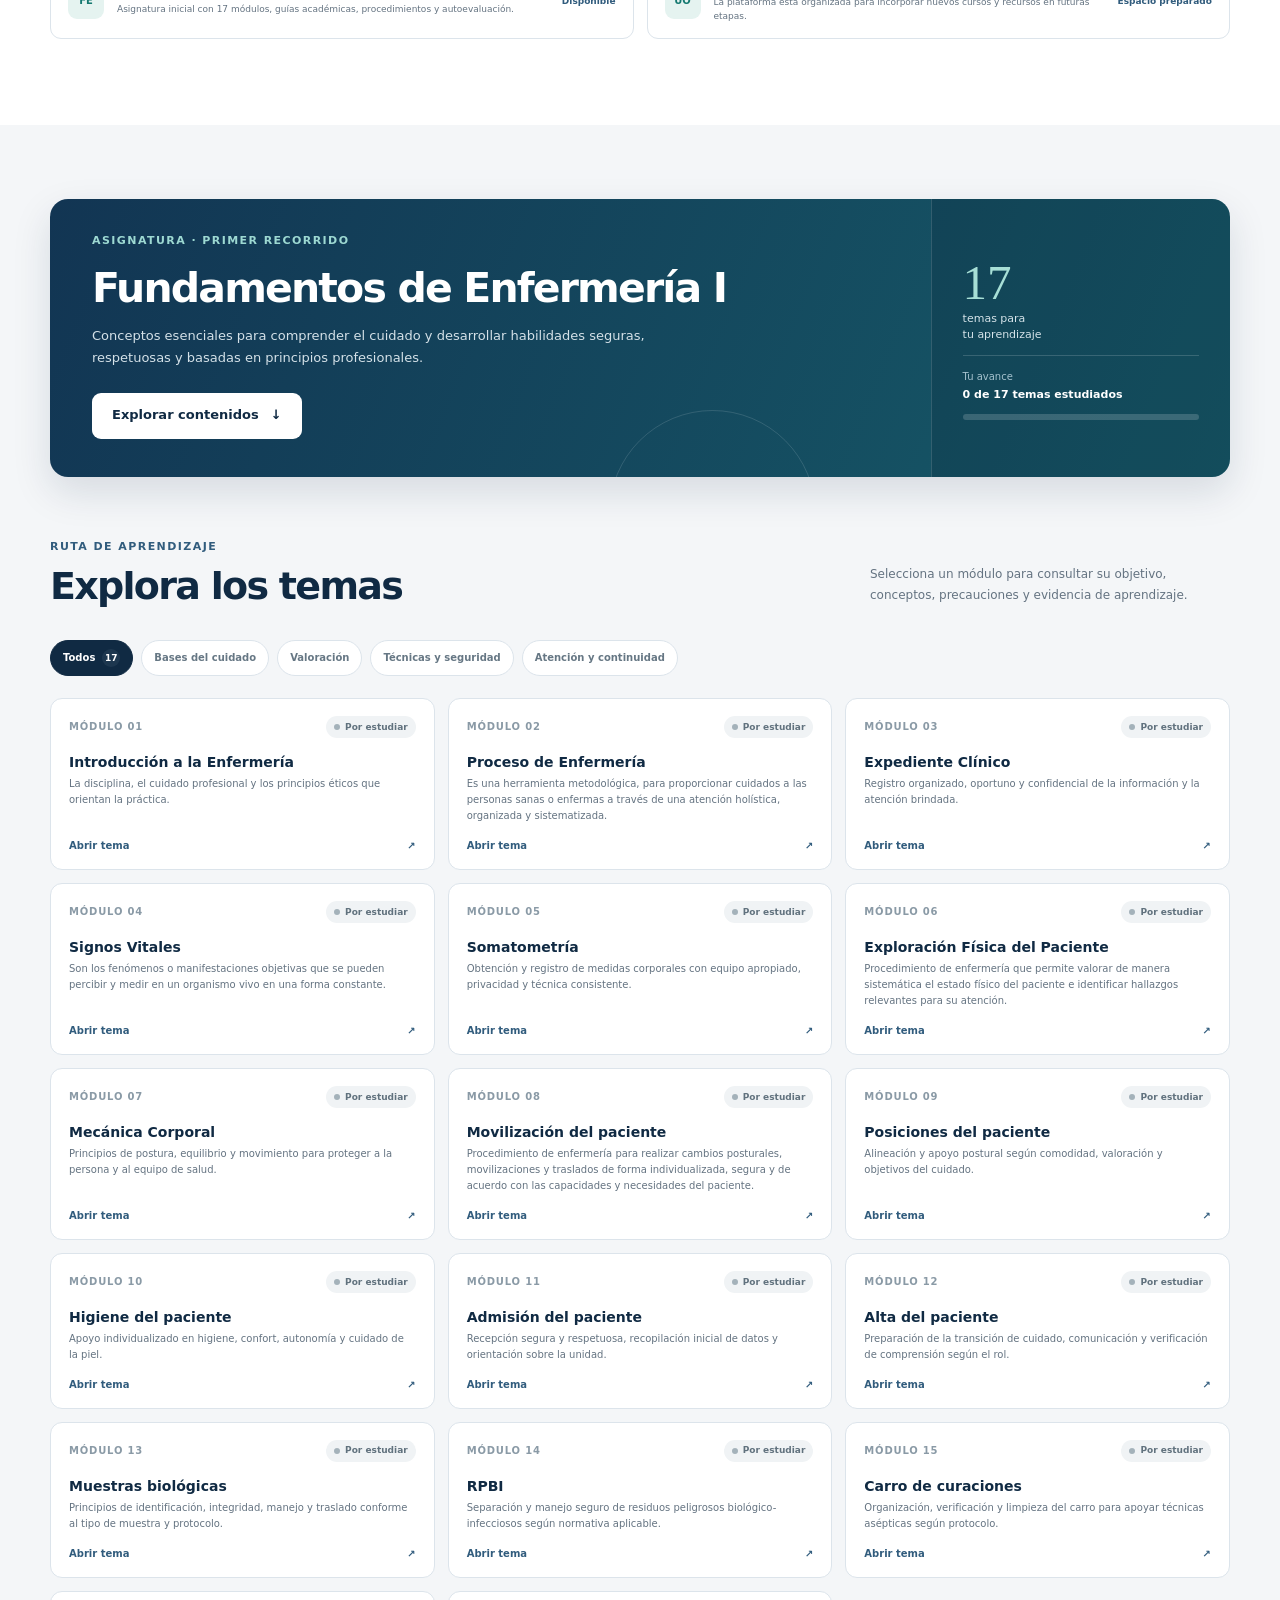
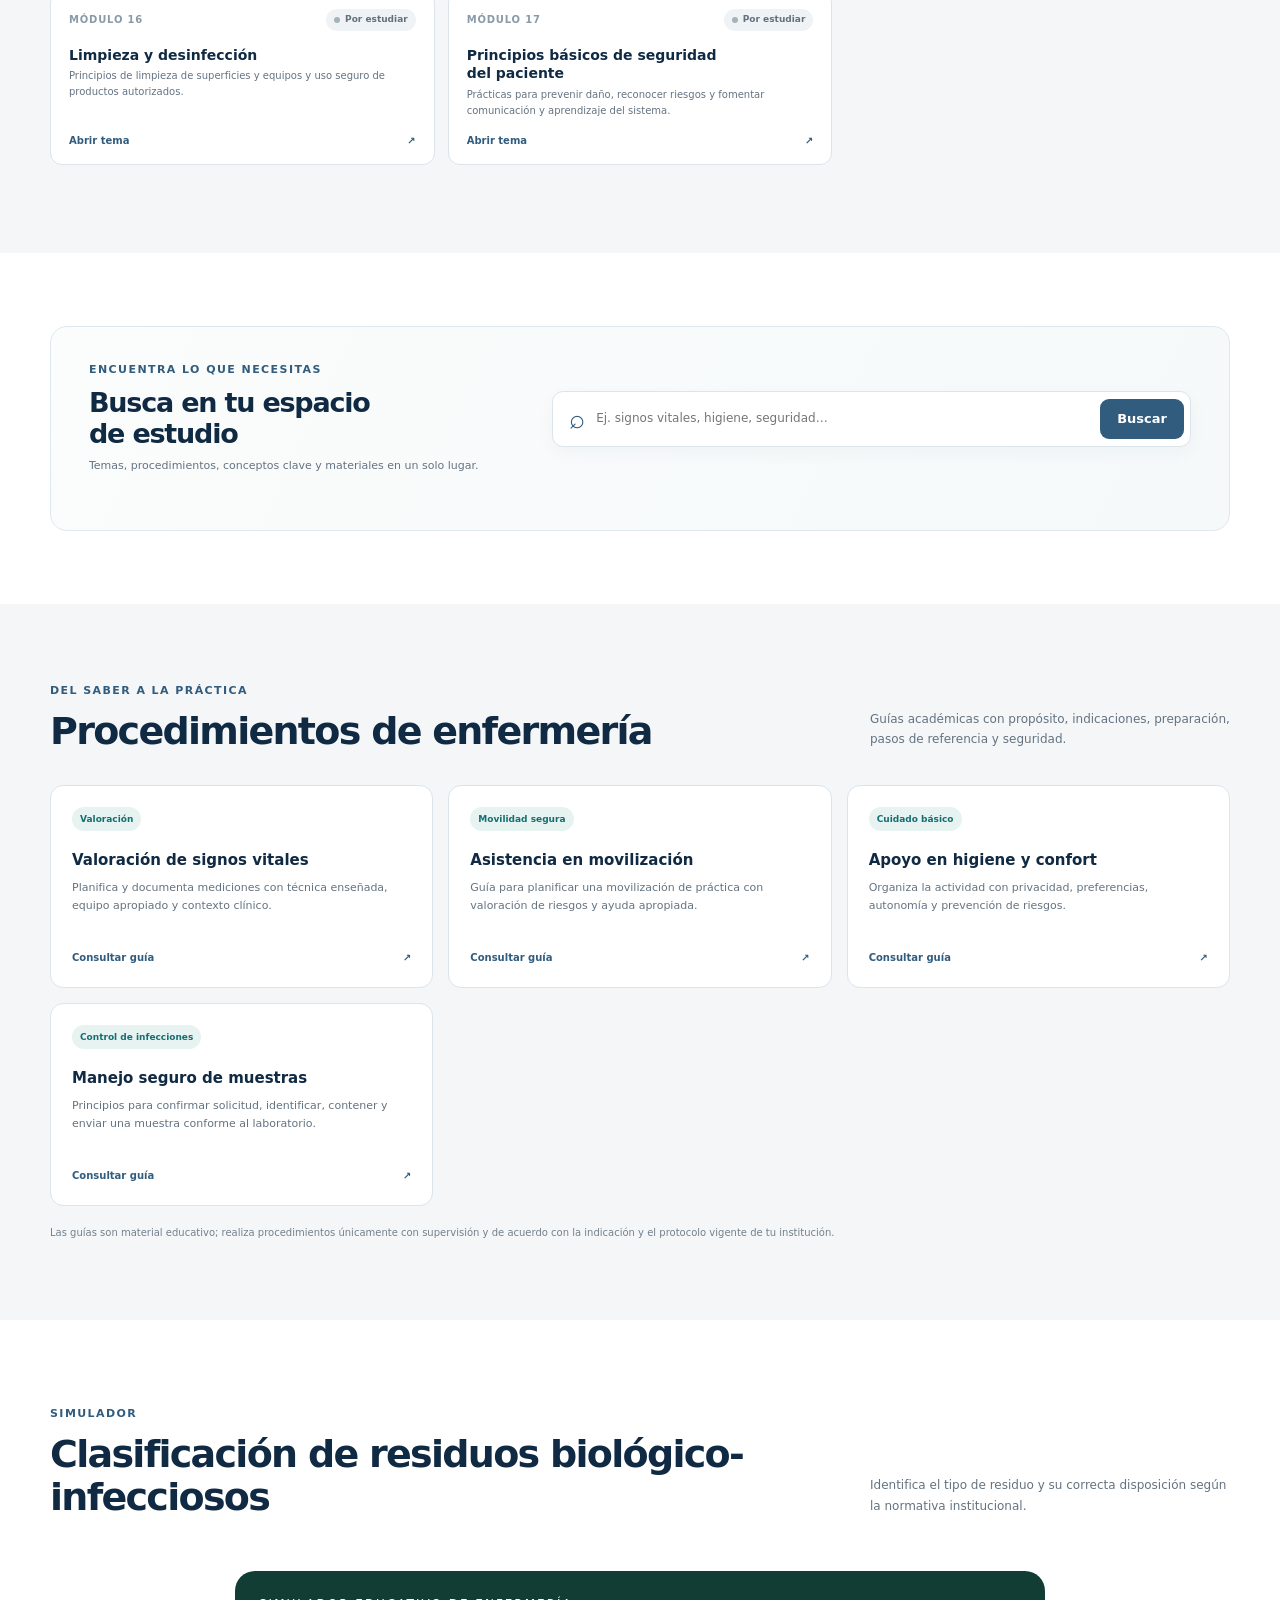
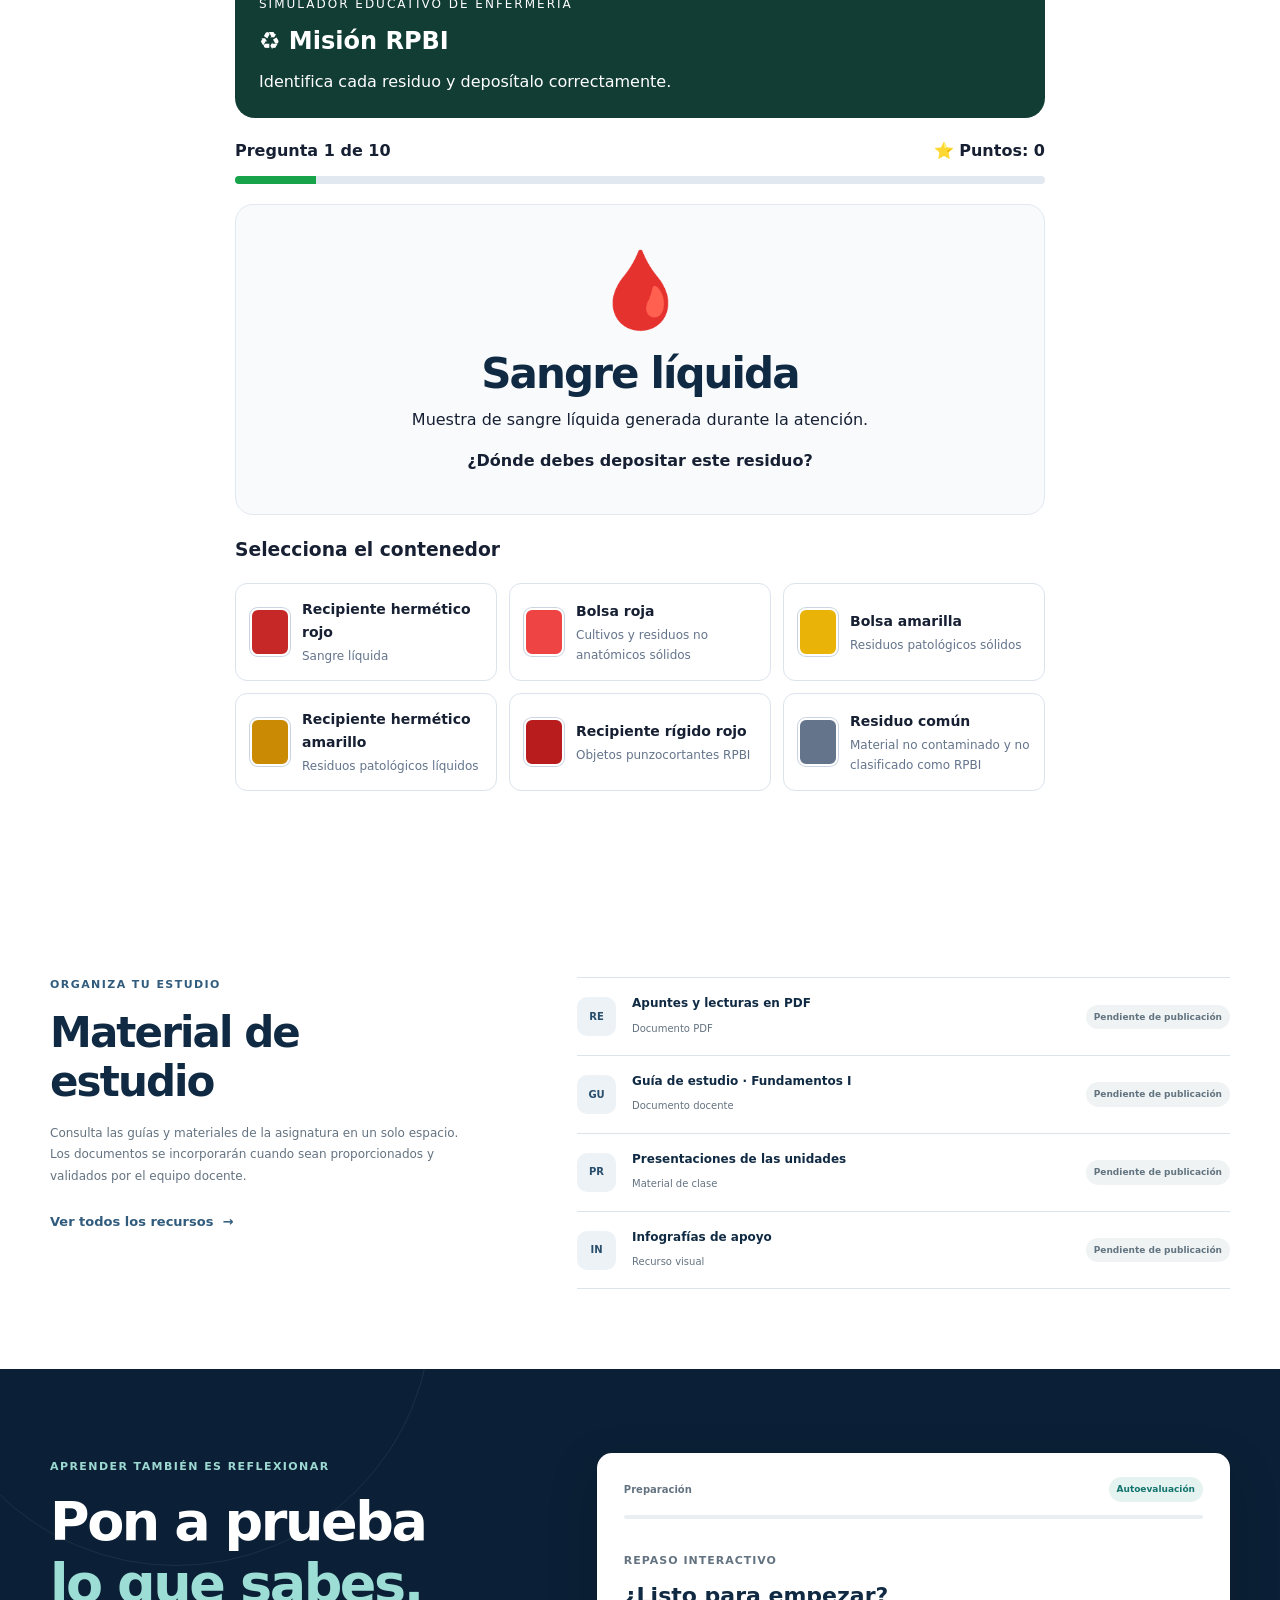
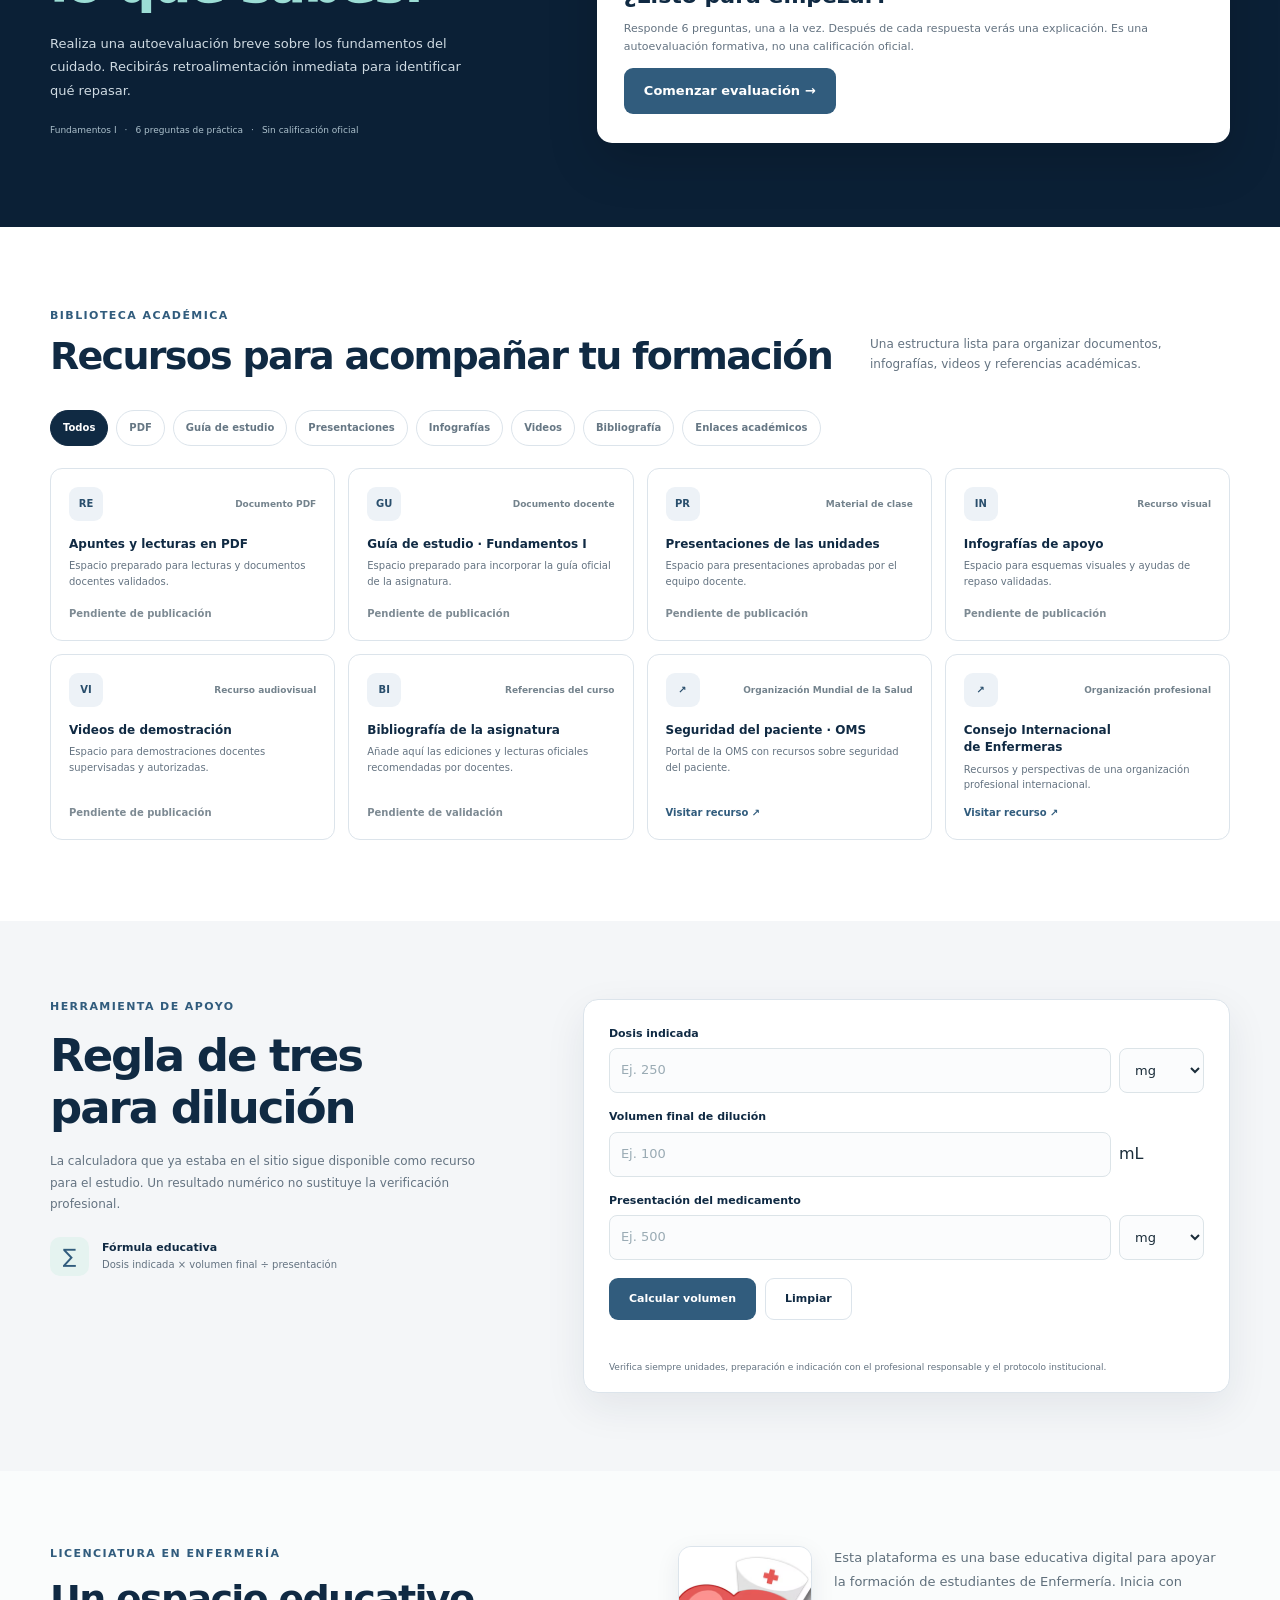
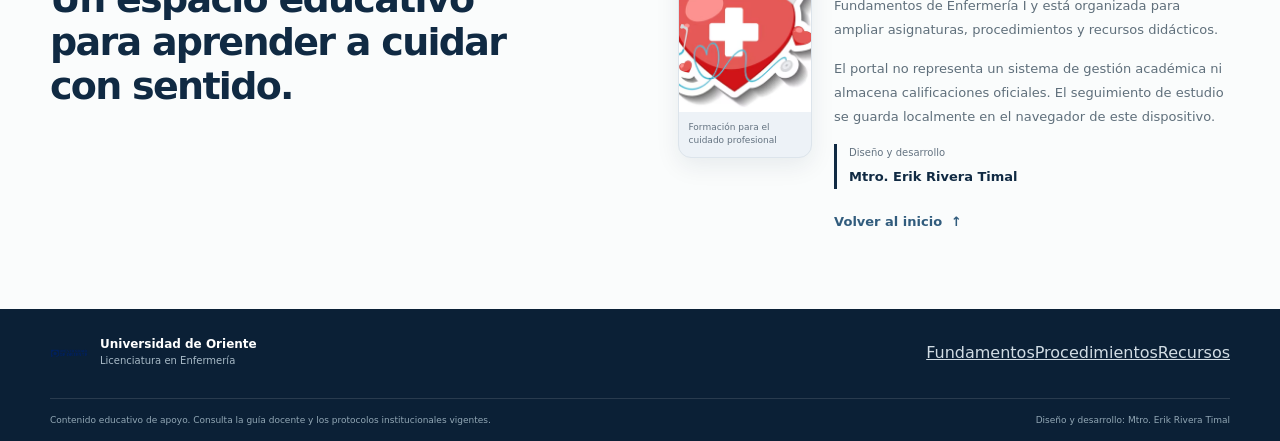
==== commit 97346a8d: "Add RPBI game section and script tag to the static nursing education site" ====
--- a/index.html
+++ b/index.html
@@ -18,6 +18,7 @@
   <script src="./procedimientos.js" defer></script>
   <script src="./evaluaciones.js" defer></script>
   <script src="./recursos.js" defer></script>
+  <script src="./game-rpbi.js" defer></script>
   <script src="./app.js" defer></script>
 </head>
 <body>
@@ -52,7 +53,7 @@
         </button>
       </div>
     </div>
-<nav class="primary-nav" id="primaryNavigation" aria-label="Navegación principal">
+  <nav class="primary-nav" id="primaryNavigation" aria-label="Navegación principal">
   <div class="container primary-nav__inner">
     <a href="#inicio">Inicio</a>
     <a href="#asignaturas">Asignaturas</a>
@@ -65,8 +66,8 @@
     <a href="#acerca">Acerca de</a>
   </div>
 </nav>
+    
   </header>
-
   <main id="contenido">
     <section class="hero section-shell" id="inicio" aria-labelledby="heroTitle">
       <div class="container hero__grid">
@@ -103,8 +104,8 @@
           <h2 id="welcomeTitle">Una formación que empieza <span>con buenos fundamentos.</span></h2>
         </div>
         <div class="welcome-copy">
-          <p>Te damos la bienvenida a este espacio educativo de la Licenciatura en Enfermería de la Universidad de Oriente. Aquí encontrarás materiales de apoyo para estudiar, practicar y reflexionar sobre el cuidado profesional.</p>
-          <p>Los contenidos iniciales corresponden a <strong>Fundamentos de Enfermería I</strong>. Se presentan como recursos didácticos y deben complementarse con la guía docente, los protocolos institucionales y las fuentes académicas indicadas en tu curso.</p>
+          <p>Te damos la bienvenida a este espacio educativo de la Licenciatura en Enfermería de la Universidad de Oriente. Aquí encontrarás materiales de apoyo para estudiar, practicar y reflexionar sobre la atención clínica y el cuidado.</p>
+          <p>Los contenidos iniciales corresponden a <strong>Fundamentos de Enfermería I</strong>. Se presentan como recursos didácticos y deben complementarse con la guía docente, los protocolos institucionales y la orientación del profesorado.</p>
           <a class="text-link" href="#asignaturas">Conoce las asignaturas <span aria-hidden="true">→</span></a>
         </div>
       </div>
@@ -199,6 +200,19 @@
       </div>
     </section>
 
+    <section class="section-shell" id="rpbiGameSection" aria-labelledby="rpbiGameTitle">
+      <div class="container">
+        <div class="section-heading section-heading--row">
+          <div>
+            <p class="eyebrow">Simulador</p>
+            <h2 id="rpbiGameTitle">Clasificación de residuos biológico-infecciosos</h2>
+          </div>
+          <p class="section-heading__aside">Identifica el tipo de residuo y su correcta disposición según la normativa institucional.</p>
+        </div>
+        <div id="rpbiGame"></div>
+      </div>
+    </section>
+
     <section class="materials-section section-shell" id="materiales" aria-labelledby="materialsTitle">
       <div class="container materials-layout">
         <div>
@@ -248,9 +262,9 @@
         </div>
         <div class="calculator-card">
           <form id="calculatorForm" novalidate>
-            <div class="calculator-field"><label for="dose">Dosis indicada</label><div class="calculator-input"><input id="dose" type="number" min="0" step="any" inputmode="decimal" placeholder="Ej. 250" required><select id="doseUnit" aria-label="Unidad de la dosis"><option value="mcg">mcg</option><option value="mg" selected>mg</option><option value="g">g</option></select></div></div>
-            <div class="calculator-field"><label for="dilutionVolume">Volumen final de dilución</label><div class="calculator-input"><input id="dilutionVolume" type="number" min="0" step="any" inputmode="decimal" placeholder="Ej. 5" required><span class="unit-label">mL</span></div><small>Utiliza el volumen final de la preparación.</small></div>
-            <div class="calculator-field"><label for="presentation">Presentación del medicamento</label><div class="calculator-input"><input id="presentation" type="number" min="0" step="any" inputmode="decimal" placeholder="Ej. 500" required><select id="presentationUnit" aria-label="Unidad de la presentación"><option value="mcg">mcg</option><option value="mg" selected>mg</option><option value="g">g</option></select></div></div>
+            <div class="calculator-field"><label for="dose">Dosis indicada</label><div class="calculator-input"><input id="dose" type="number" min="0" step="any" inputmode="decimal" placeholder="Ej. 250"><select id="doseUnit"><option value="mg">mg</option><option value="g">g</option><option value="mcg">mcg</option></select></div></div>
+            <div class="calculator-field"><label for="dilutionVolume">Volumen final de dilución</label><div class="calculator-input"><input id="dilutionVolume" type="number" min="0" step="any" inputmode="decimal" placeholder="Ej. 100"><span>mL</span></div></div>
+            <div class="calculator-field"><label for="presentation">Presentación del medicamento</label><div class="calculator-input"><input id="presentation" type="number" min="0" step="any" inputmode="decimal" placeholder="Ej. 500"><select id="presentationUnit"><option value="mg">mg</option><option value="g">g</option><option value="mcg">mcg</option></select></div></div>
             <div class="calculator-actions"><button class="button button--primary" type="submit">Calcular volumen</button><button class="button button--outline" id="clearCalculator" type="button">Limpiar</button></div>
             <p class="calculator-message" id="calculatorMessage" role="status" aria-live="polite"></p>
             <div class="calculator-result" id="calculatorResult" hidden aria-live="polite"><span>Volumen calculado</span><strong id="calculatorValue"></strong><p id="calculatorDetail"></p></div>
@@ -269,7 +283,7 @@
             <figcaption>Formación para el cuidado profesional</figcaption>
           </figure>
           <div class="about-copy">
-            <p>Esta plataforma es una base educativa digital para apoyar la formación de estudiantes de Enfermería. Inicia con Fundamentos de Enfermería I y está organizada para ampliar asignaturas, temas, procedimientos, materiales y evaluaciones.</p>
+            <p>Esta plataforma es una base educativa digital para apoyar la formación de estudiantes de Enfermería. Inicia con Fundamentos de Enfermería I y está organizada para ampliar asignaturas, procedimientos y recursos didácticos.</p>
             <p>El portal no representa un sistema de gestión académica ni almacena calificaciones oficiales. El seguimiento de estudio se guarda localmente en el navegador de este dispositivo.</p>
             <p class="about-credit"><span>Diseño y desarrollo</span><strong>Mtro. Erik Rivera Timal</strong></p>
             <a class="text-link" href="#inicio">Volver al inicio <span aria-hidden="true">↑</span></a>
@@ -280,18 +294,18 @@
   </main>
 
   <footer class="site-footer">
-    <div class="container site-footer__main"><a class="brand brand--footer" href="#inicio"><img src="./img/logo-uo.png" alt="Logotipo oficial de la Universidad de Oriente"><span class="brand__copy"><strong>Universidad de Oriente</strong><span>Licenciatura en Enfermería</span></span></a><p>Espacio educativo · Fundamentos de Enfermería I</p><a href="#inicio">Volver arriba ↑</a></div>
+    <div class="container site-footer__main"><a class="brand brand--footer" href="#inicio"><img src="./img/logo-uo.png" alt="Logotipo oficial de la Universidad de Oriente"><span class="brand__copy"><strong>Universidad de Oriente</strong><span>Licenciatura en Enfermería</span></span></a><div class="site-footer__links"><a href="#fundamentos">Fundamentos</a><a href="#procedimientos">Procedimientos</a><a href="#recursos">Recursos</a></div></div>
     <div class="container site-footer__legal"><span>Contenido educativo de apoyo. Consulta la guía docente y los protocolos institucionales vigentes.</span><span>Diseño y desarrollo: Mtro. Erik Rivera Timal</span></div>
   </footer>
 
   <dialog class="content-dialog" id="topicDialog" aria-labelledby="dialogTitle">
-    <div class="dialog-topline"><span class="eyebrow" id="dialogCategory">Fundamentos de Enfermería I</span>    <button class="dialog-close" id="dialogClose" type="button" data-close-dialog aria-label="Cerrar contenido">×</button></div>
+    <div class="dialog-topline"><span class="eyebrow" id="dialogCategory">Fundamentos de Enfermería I</span><button class="dialog-close" id="dialogClose" type="button" data-close-dialog aria-label="Cerrar tema">×</button></div>
     <div class="dialog-body">
       <p class="dialog-index" id="dialogIndex"></p><h2 id="dialogTitle"></h2><p class="dialog-objective" id="dialogObjective"></p>
       <div class="dialog-progress"><div class="progress-track"><span id="dialogProgressBar"></span></div><span id="dialogProgressText"></span></div>
       <div class="dialog-content-grid" id="dialogSections"></div>
     </div>
-    <div class="dialog-actions"><button class="button button--outline" id="previousTopic" type="button">← Anterior</button><button class="button button--primary" id="markStudied" type="button">Marcar como estudiado</button><button class="button button--outline" id="nextTopic" type="button">Siguiente →</button></div>
+    <div class="dialog-actions"><button class="button button--outline" id="previousTopic" type="button">← Anterior</button><button class="button button--primary" id="nextTopic" type="button">Siguiente →</button><button class="button button--subtle" id="markStudied" type="button">Marcar como estudiado</button></div>
   </dialog>
   <dialog class="content-dialog content-dialog--procedure" id="procedureDialog" aria-labelledby="procedureDialogTitle">
     <div class="dialog-topline"><span class="eyebrow">Guía académica de procedimiento</span><button class="dialog-close" type="button" data-close-dialog aria-label="Cerrar procedimiento">×</button></div>
--- a/estilos.css
+++ b/estilos.css
@@ -2118,21 +2118,17 @@
 @media (max-width: 1000px) {
   .primary-nav__inner {
     justify-content: flex-start;
-    gap: 23px;
-    overflow-x: auto;
-    scrollbar-width: none;
-  }
-
-  .primary-nav__inner::-webkit-scrollbar {
-    display: none;
+    flex-wrap: wrap;
+    gap: 0 23px;
+    overflow: visible;
   }
 
   .quick-grid {
-    grid-template-columns: repeat(2, 1fr);
+    grid-template-columns: repeat(2, minmax(0, 1fr));
   }
 
   .resource-grid {
-    grid-template-columns: repeat(2, 1fr);
+    grid-template-columns: repeat(2, minmax(0, 1fr));
   }
 
   .hero__grid {
@@ -2151,7 +2147,6 @@
     width: min(190px, 64%);
   }
 }
-
 @media (max-width: 760px) {
   :root {
     scroll-padding-top: 74px;
@@ -2639,4 +2634,559 @@
     animation-iteration-count: 1 !important;
     transition-duration: .01ms !important;
   }
-}+}
+/* ==========================================
+   OPTIMIZACIÓN RESPONSIVA PARA CELULARES
+   Plataforma de Enfermería - UO
+   ========================================== */
+
+@media (max-width: 760px) {
+
+  /* Evitar desbordamientos horizontales */
+  html,
+  body {
+    width: 100%;
+    max-width: 100%;
+    overflow-x: clip;
+  }
+
+  img,
+  video,
+  iframe {
+    max-width: 100%;
+  }
+
+  .container {
+    width: calc(100% - 32px);
+    max-width: 560px;
+    margin-inline: auto;
+  }
+
+  /* Menú desplegable */
+  .menu-toggle {
+    display: flex;
+    flex: 0 0 42px;
+    align-items: center;
+    justify-content: center;
+  }
+
+  .primary-nav {
+    display: none;
+    width: 100%;
+  }
+
+  .primary-nav.is-open {
+    display: block;
+  }
+
+  .primary-nav__inner {
+    width: 100%;
+    min-height: 0;
+    max-height: 68dvh;
+    display: flex;
+    flex-direction: column;
+    align-items: stretch;
+    gap: 0;
+    overflow-x: hidden;
+    overflow-y: auto;
+    padding: 8px 16px 14px;
+  }
+
+  .primary-nav a {
+    min-width: 0;
+    min-height: 44px;
+    display: flex;
+    align-items: center;
+    white-space: normal;
+    overflow-wrap: anywhere;
+    font-size: 12px;
+    line-height: 1.4;
+  }
+
+  /* Encabezado institucional */
+  .masthead {
+    gap: 10px;
+  }
+
+  .brand {
+    min-width: 0;
+    flex: 1 1 auto;
+  }
+
+  .brand__logos {
+    flex: 0 0 auto;
+  }
+
+  .brand__copy {
+    min-width: 0;
+  }
+
+  .brand__copy strong,
+  .brand__copy > span {
+    overflow-wrap: anywhere;
+  }
+
+  .header-actions {
+    flex: 0 0 auto;
+  }
+
+  /* Bienvenida */
+  .hero {
+    padding-block: 36px 16px;
+  }
+
+  .hero__grid {
+    grid-template-columns: minmax(0, 1fr);
+    gap: 24px;
+  }
+
+  .hero__copy {
+    min-width: 0;
+    padding: 0;
+  }
+
+  .hero h1 {
+    max-width: 100%;
+    font-size: clamp(32px, 8vw, 45px);
+    line-height: 1.12;
+    letter-spacing: -0.035em;
+    overflow-wrap: anywhere;
+  }
+
+  .hero__intro {
+    max-width: 100%;
+    font-size: 14px;
+    line-height: 1.7;
+    overflow-wrap: anywhere;
+  }
+
+  .hero__actions {
+    align-items: stretch;
+    flex-wrap: wrap;
+    gap: 12px;
+  }
+
+  .hero__actions .button {
+    max-width: 100%;
+    white-space: normal;
+  }
+
+  .hero-visual {
+    width: 100%;
+    min-width: 0;
+    min-height: 260px;
+    aspect-ratio: 4 / 3;
+    padding: 12px;
+  }
+
+  .hero-visual__image {
+    width: 100%;
+    height: 100%;
+    object-fit: cover;
+    object-position: center center;
+  }
+
+  .hero-visual__label {
+    max-width: 100%;
+    font-size: 10px;
+    overflow-wrap: anywhere;
+  }
+
+  .hero-visual__caption {
+    right: 12px;
+    bottom: 12px;
+    left: 12px;
+    padding: 10px 12px;
+  }
+
+  .hero-visual__caption strong {
+    font-size: 12px;
+    overflow-wrap: anywhere;
+  }
+
+  .hero__footer {
+    text-align: center;
+    line-height: 1.6;
+  }
+
+  /* Bienvenida y presentación */
+  .welcome-grid,
+  .about-grid {
+    grid-template-columns: minmax(0, 1fr);
+    gap: 20px;
+  }
+
+  .welcome-grid > *,
+  .about-grid > * {
+    min-width: 0;
+  }
+
+  .welcome-copy,
+  .about-copy {
+    font-size: 14px;
+    line-height: 1.75;
+    overflow-wrap: anywhere;
+  }
+
+  /* Tarjetas de acceso rápido */
+  .quick-grid {
+    grid-template-columns: minmax(0, 1fr);
+    gap: 12px;
+  }
+
+  .quick-card {
+    width: 100%;
+    min-width: 0;
+    min-height: 0;
+    padding: 17px;
+  }
+
+  .quick-card > strong {
+    font-size: 14px;
+    line-height: 1.5;
+    overflow-wrap: anywhere;
+  }
+
+  .quick-card__meta,
+  .quick-card__foot {
+    font-size: 11px;
+  }
+
+  /* Catálogo de asignaturas */
+  .course-catalog {
+    grid-template-columns: minmax(0, 1fr);
+  }
+
+  .catalog-card {
+    min-width: 0;
+    align-items: flex-start;
+    flex-wrap: wrap;
+    gap: 10px;
+    padding: 14px;
+  }
+
+  .catalog-card__copy {
+    min-width: 0;
+    overflow-wrap: anywhere;
+  }
+
+  .catalog-card__status {
+    margin-left: 46px;
+    white-space: normal;
+  }
+
+  /* Tarjetas de temas: una por fila */
+  .topic-grid {
+    grid-template-columns: minmax(0, 1fr);
+    gap: 12px;
+  }
+
+  .topic-card {
+    width: 100%;
+    min-width: 0;
+    min-height: 0;
+    padding: 17px;
+  }
+
+  .topic-card__top {
+    min-width: 0;
+    flex-wrap: wrap;
+  }
+
+  .topic-card h3 {
+    max-width: 100%;
+    font-size: 15px;
+    line-height: 1.45;
+    overflow-wrap: anywhere;
+  }
+
+  .topic-card__description {
+    font-size: 12px;
+    line-height: 1.65;
+    overflow-wrap: anywhere;
+  }
+
+  .topic-card__open {
+    min-height: 40px;
+    font-size: 12px;
+  }
+
+  /* Filtros de temas */
+  .topic-filters,
+  .resource-filters {
+    gap: 7px;
+  }
+
+  .filter-chip {
+    max-width: 100%;
+    min-height: 38px;
+    white-space: normal;
+    line-height: 1.4;
+  }
+
+  /* Procedimientos */
+  .procedure-grid {
+    grid-template-columns: minmax(0, 1fr);
+    gap: 12px;
+  }
+
+  .procedure-card {
+    width: 100%;
+    min-width: 0;
+    min-height: 0;
+    padding: 18px;
+  }
+
+  .procedure-card h3 {
+    font-size: 15px;
+    line-height: 1.45;
+    overflow-wrap: anywhere;
+  }
+
+  .procedure-card p {
+    font-size: 12px;
+    line-height: 1.7;
+    overflow-wrap: anywhere;
+  }
+
+  /* Buscador */
+  .search-panel {
+    grid-template-columns: minmax(0, 1fr);
+    min-width: 0;
+    padding: 20px 16px;
+  }
+
+  .search-box {
+    min-width: 0;
+    grid-template-columns: auto minmax(0, 1fr);
+  }
+
+  .search-box input {
+    min-width: 0;
+    font-size: 14px;
+  }
+
+  .search-box .button {
+    grid-column: 1 / -1;
+    width: 100%;
+  }
+
+  .search-results {
+    grid-column: 1;
+    min-width: 0;
+  }
+
+  .search-result {
+    min-width: 0;
+    flex-wrap: wrap;
+    overflow-wrap: anywhere;
+  }
+
+  /* Material de estudio */
+  .materials-layout,
+  .assessment-layout,
+  .tool-layout {
+    grid-template-columns: minmax(0, 1fr);
+    gap: 25px;
+  }
+
+  .material-row {
+    grid-template-columns: 36px minmax(0, 1fr);
+    gap: 10px;
+  }
+
+  .material-row__status,
+  .material-row > a {
+    grid-column: 2;
+    justify-self: start;
+  }
+
+  .material-row__body {
+    min-width: 0;
+    overflow-wrap: anywhere;
+  }
+
+  /* Evaluaciones y calculadora */
+  .quiz-card,
+  .calculator-card {
+    width: 100%;
+    min-width: 0;
+    padding: 18px 15px;
+  }
+
+  .quiz-question {
+    font-size: 17px;
+    overflow-wrap: anywhere;
+  }
+
+  .quiz-option {
+    min-width: 0;
+    font-size: 12px;
+    overflow-wrap: anywhere;
+  }
+
+  .quiz-actions,
+  .calculator-actions {
+    flex-wrap: wrap;
+  }
+
+  .quiz-actions .button,
+  .calculator-actions .button {
+    max-width: 100%;
+    white-space: normal;
+  }
+
+  .calculator-input {
+    grid-template-columns: minmax(0, 1fr) 75px;
+  }
+
+  /* Recursos */
+  .resource-grid {
+    grid-template-columns: minmax(0, 1fr);
+    gap: 12px;
+  }
+
+  .resource-card {
+    width: 100%;
+    min-width: 0;
+    min-height: 0;
+    padding: 17px;
+  }
+
+  .resource-card h3 {
+    font-size: 14px;
+    line-height: 1.5;
+    overflow-wrap: anywhere;
+  }
+
+  .resource-card p {
+    font-size: 12px;
+    line-height: 1.65;
+    overflow-wrap: anywhere;
+  }
+
+  /* Banner del curso */
+  .course-banner {
+    grid-template-columns: minmax(0, 1fr);
+  }
+
+  .course-banner__copy {
+    min-width: 0;
+    padding: 24px 18px;
+  }
+
+  .course-banner__copy h2 {
+    font-size: clamp(26px, 7vw, 36px);
+    line-height: 1.2;
+    overflow-wrap: anywhere;
+  }
+
+  .course-banner__aside {
+    min-width: 0;
+    padding: 17px 18px;
+  }
+
+  /* Perfil y fotografía */
+  .about-profile {
+    grid-template-columns: minmax(0, 1fr);
+    gap: 16px;
+  }
+
+  .about-portrait {
+    width: min(220px, 100%);
+  }
+
+  /* Ventanas emergentes */
+  .content-dialog,
+  .content-dialog--procedure {
+    width: calc(100% - 20px);
+    max-width: none;
+    max-height: 90dvh;
+    border-radius: 12px;
+  }
+
+  .dialog-body {
+    padding: 20px 15px;
+    overflow-wrap: anywhere;
+  }
+
+  .dialog-content-grid {
+    grid-template-columns: minmax(0, 1fr);
+  }
+
+  .dialog-section,
+  .dialog-section--wide {
+    min-width: 0;
+    grid-column: auto;
+  }
+
+  .dialog-section p,
+  .dialog-section li {
+    font-size: 12px;
+    line-height: 1.7;
+    overflow-wrap: anywhere;
+  }
+
+  .dialog-actions {
+    flex-wrap: wrap;
+    justify-content: center;
+    padding: 10px;
+  }
+
+  .dialog-actions .button {
+    flex: 1 1 120px;
+  }
+
+  /* Pie de página */
+  .site-footer__main,
+  .site-footer__legal {
+    min-width: 0;
+    flex-wrap: wrap;
+    overflow-wrap: anywhere;
+  }
+}
+
+/* Ajustes para teléfonos estrechos */
+@media (max-width: 430px) {
+
+  .container {
+    width: calc(100% - 28px);
+  }
+
+  .brand__copy strong {
+    font-size: 11px;
+  }
+
+  .brand__copy > span {
+    font-size: 9px;
+  }
+
+  .hero h1 {
+    font-size: clamp(31px, 8.5vw, 38px);
+  }
+
+  .hero-visual {
+    min-height: 220px;
+  }
+
+  .section-heading h2,
+  .welcome-grid h2,
+  .about-grid h2 {
+    font-size: clamp(25px, 7vw, 31px);
+    line-height: 1.2;
+    overflow-wrap: anywhere;
+  }
+
+  .course-banner__number {
+    font-size: 34px;
+  }
+
+  .dialog-topline {
+    gap: 10px;
+    padding-inline: 13px;
+  }
+
+  .dialog-actions .button {
+    flex-basis: 100%;
+  }
+}
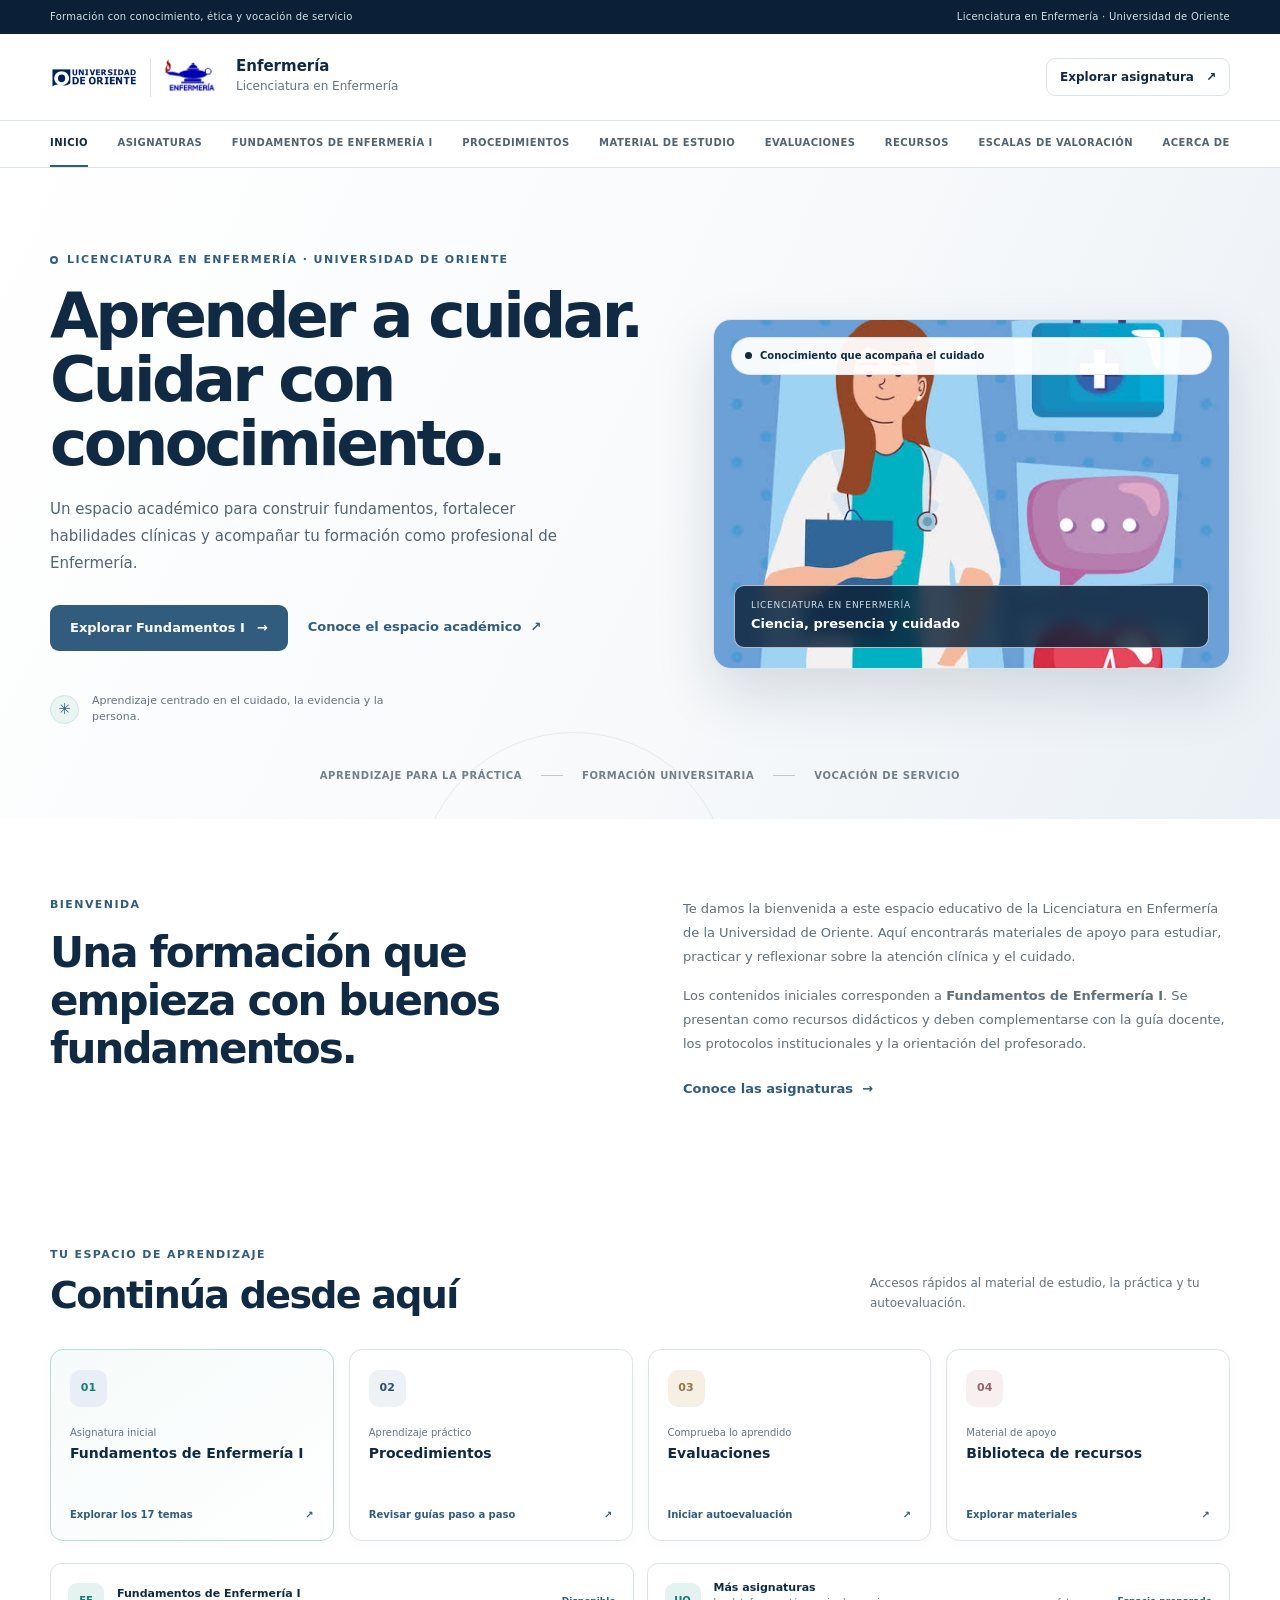
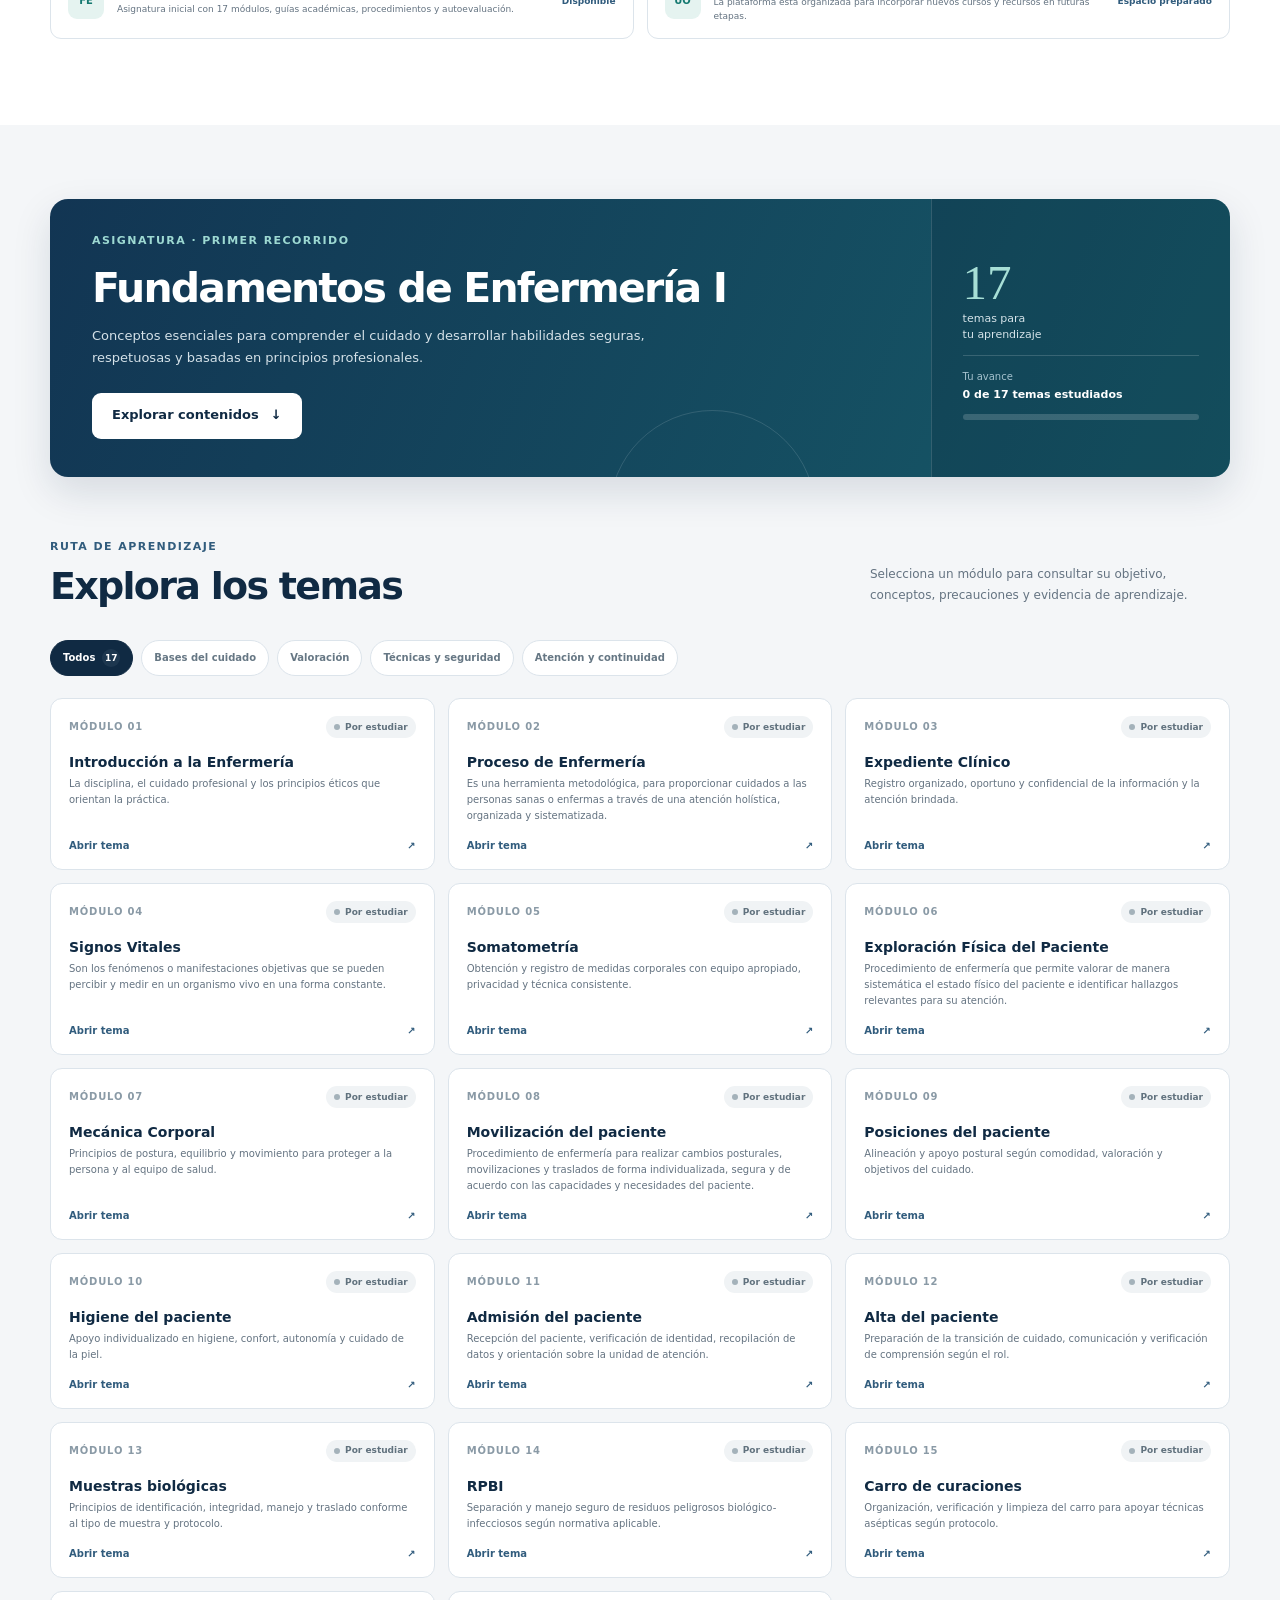
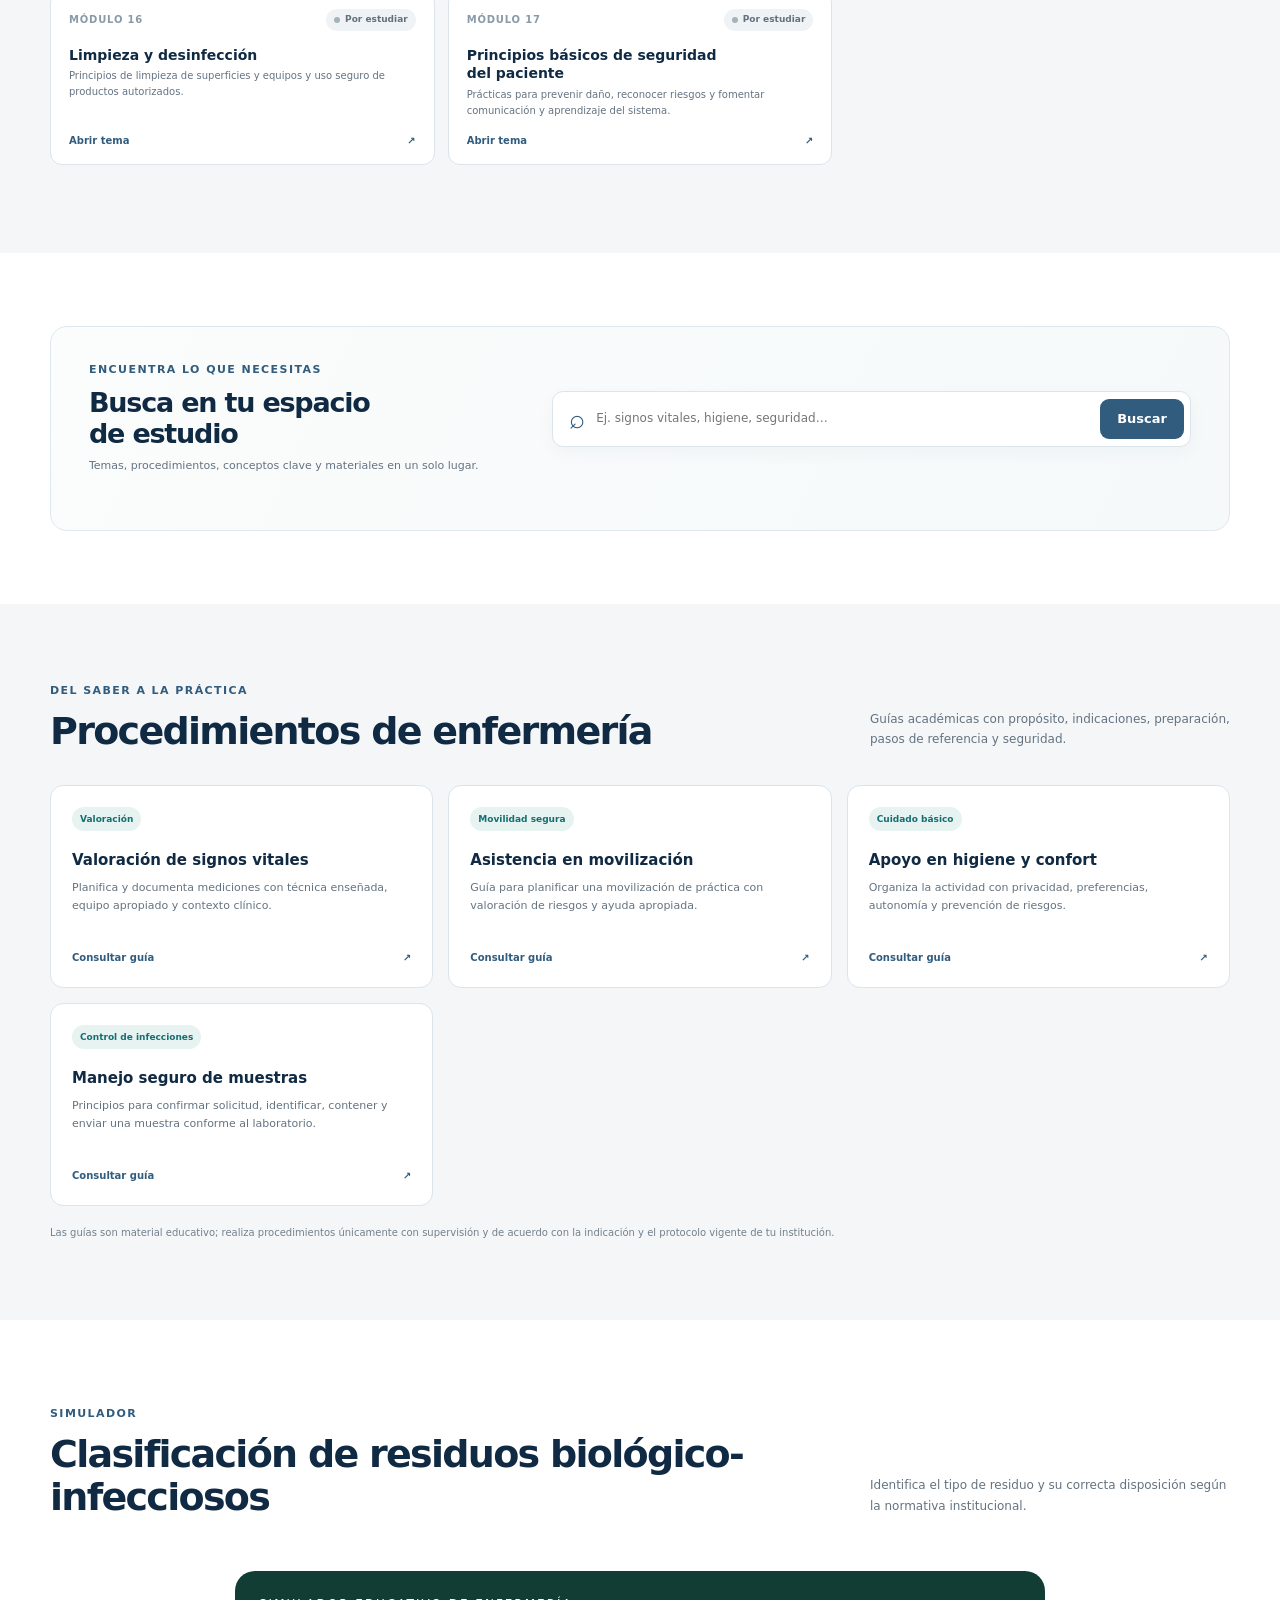
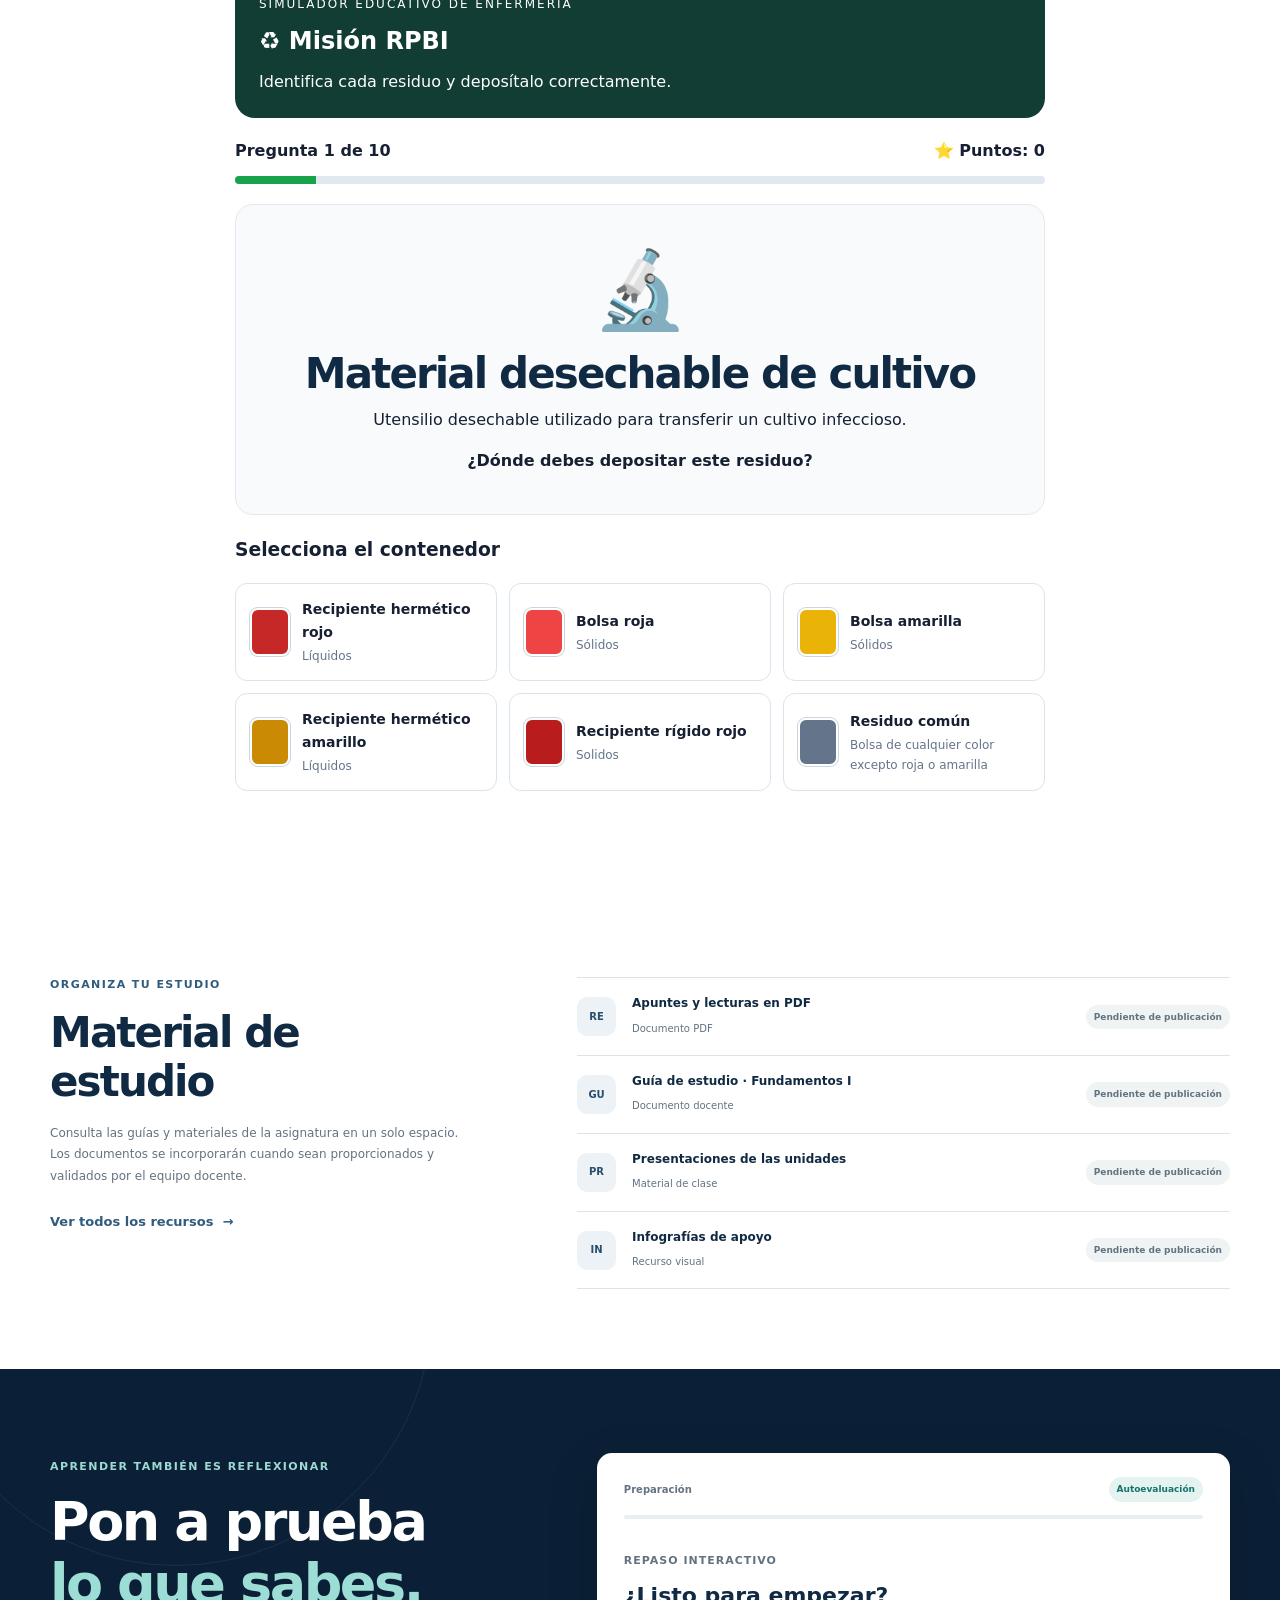
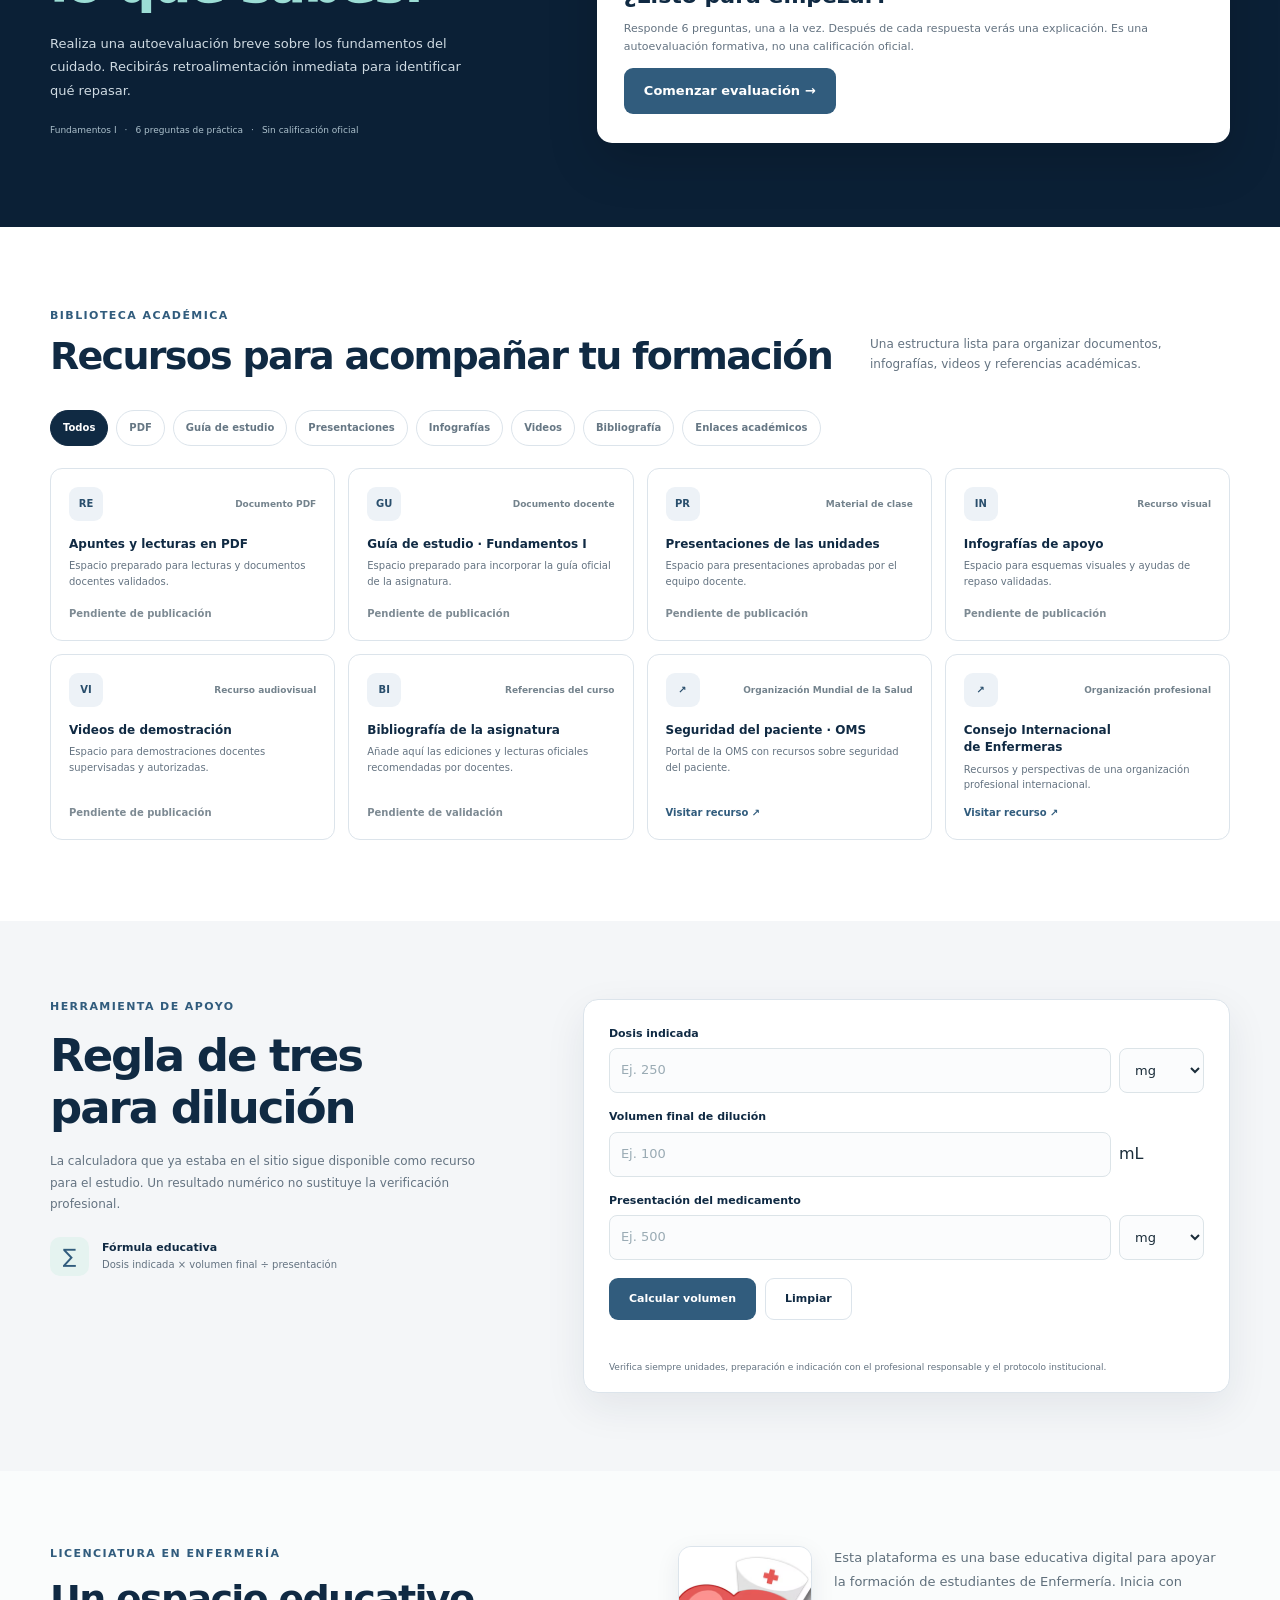
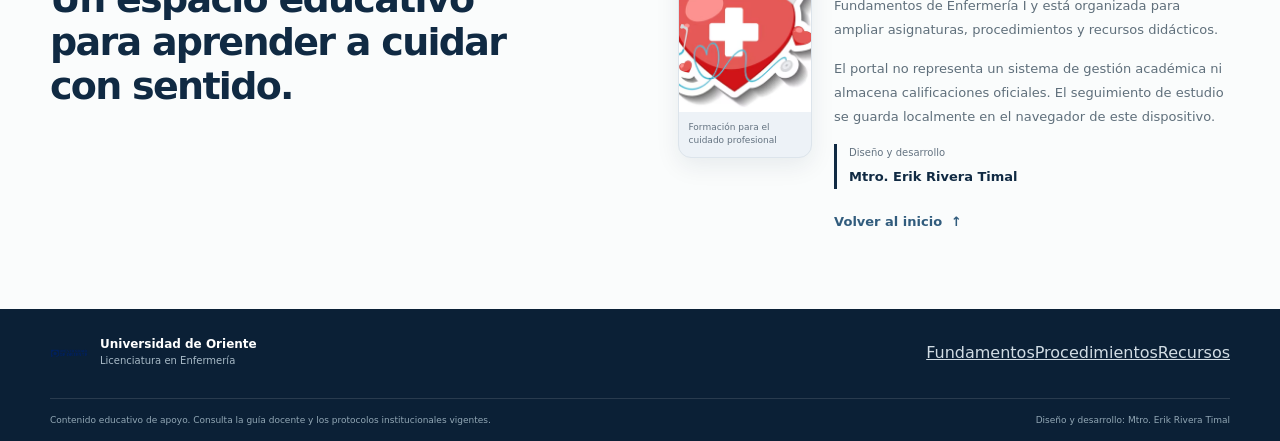
==== commit 937f1fc1: "Update title and description in index.html" ====
--- a/index.html
+++ b/index.html
@@ -5,7 +5,7 @@
   <meta name="viewport" content="width=device-width, initial-scale=1, viewport-fit=cover">
   <meta name="theme-color" content="#102a43">
   <meta name="author" content="Mtro. Erik Rivera Timal">
-  <meta name="description" content="Espacio educativo de la Licenciatura en Enfermería de la Universidad de Oriente. Recursos, fundamentos, procedimientos y evaluaciones.">
+  <meta name="description" content="Espacio educativo de la Licenciatura en Enfermería. Recursos, fundamentos, procedimientos y evaluaciones.">
   <meta name="apple-mobile-web-app-capable" content="yes">
   <meta name="apple-mobile-web-app-status-bar-style" content="black-translucent">
   <meta name="apple-mobile-web-app-title" content="Enfermería UO">
@@ -13,7 +13,7 @@
   <link rel="icon" href="./icon.svg" type="image/svg+xml">
   <link rel="apple-touch-icon" href="./icon.svg">
   <link rel="stylesheet" href="./estilos.css">
-  <title>Licenciatura en Enfermería · Universidad de Oriente</title>
+  <title>Licenciatura en Enfermería · Cuidado y atención</title>
   <script src="./temas.js" defer></script>
   <script src="./procedimientos.js" defer></script>
   <script src="./evaluaciones.js" defer></script>
@@ -42,7 +42,7 @@
           </span>
         </span>
         <span class="brand__copy">
-          <strong>Universidad de Oriente</strong>
+          <strong>Enfermería</strong>
           <span>Licenciatura en Enfermería</span>
         </span>
       </a>
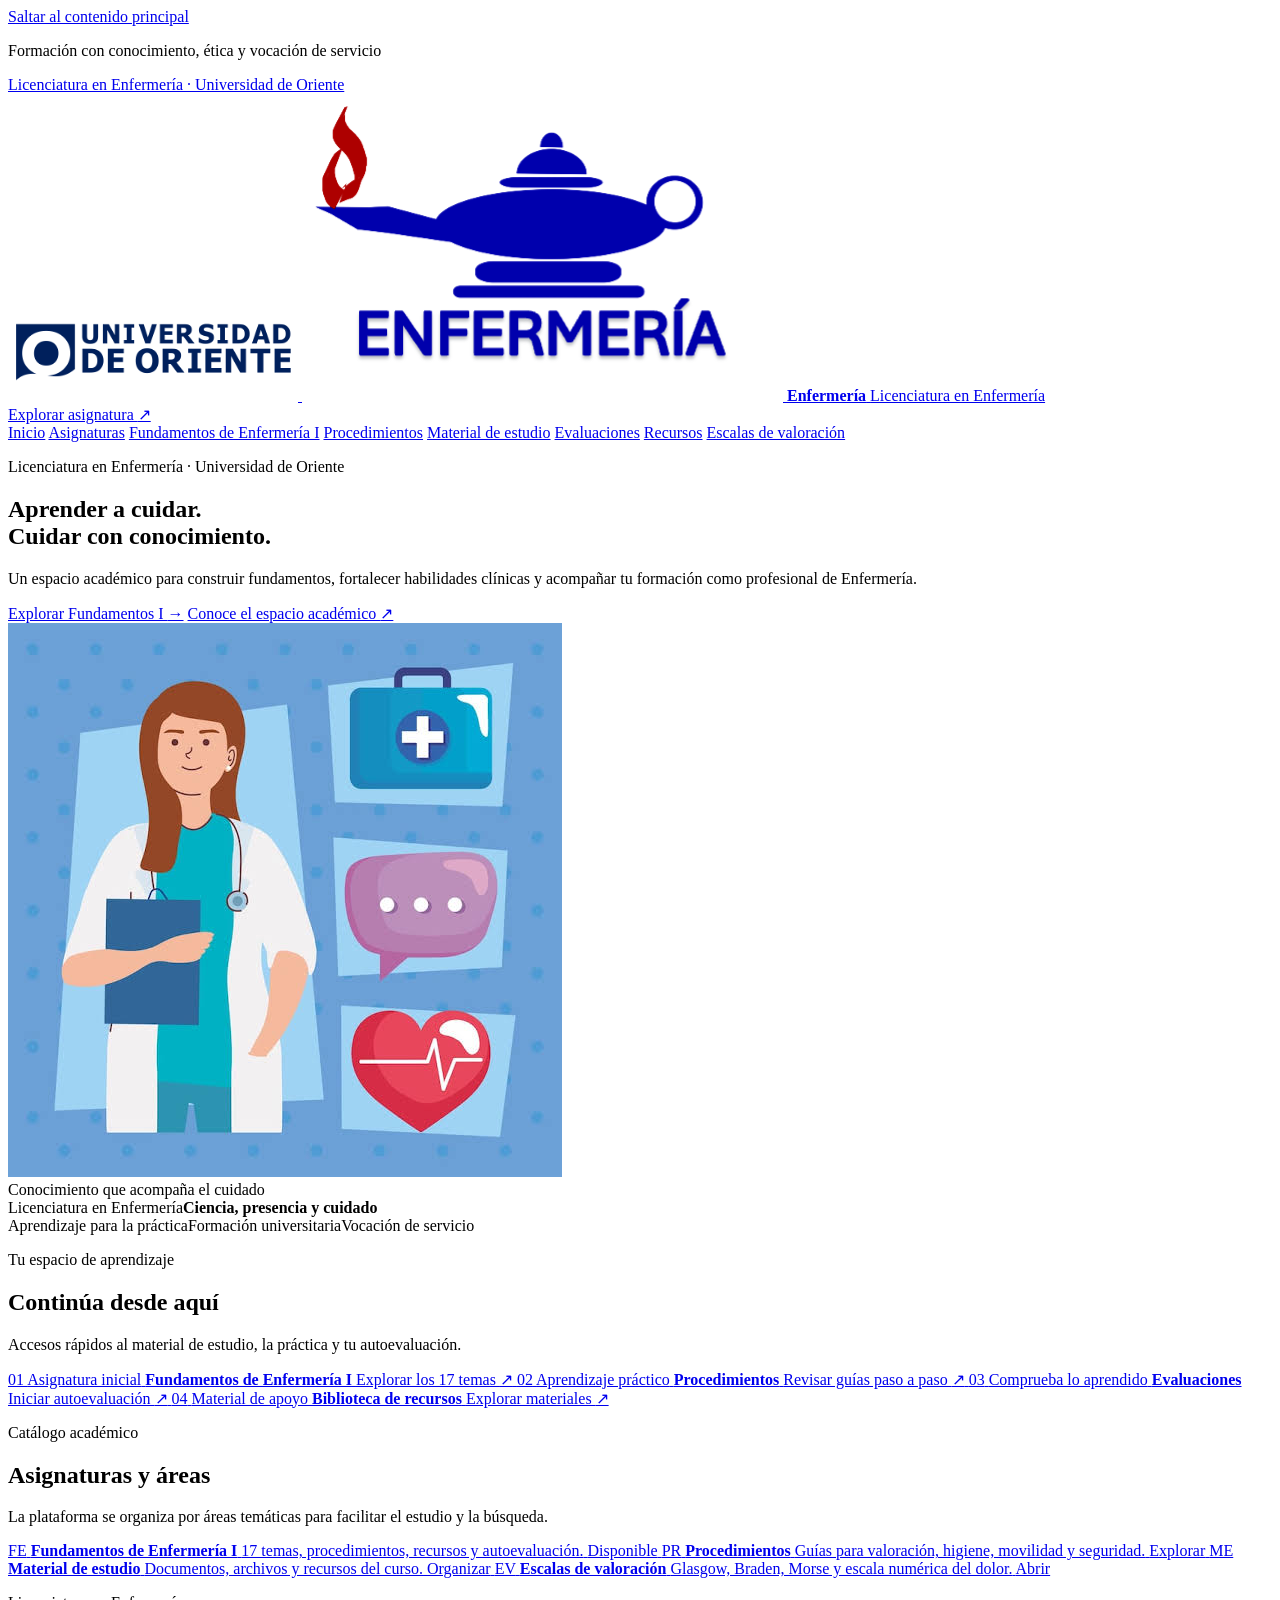
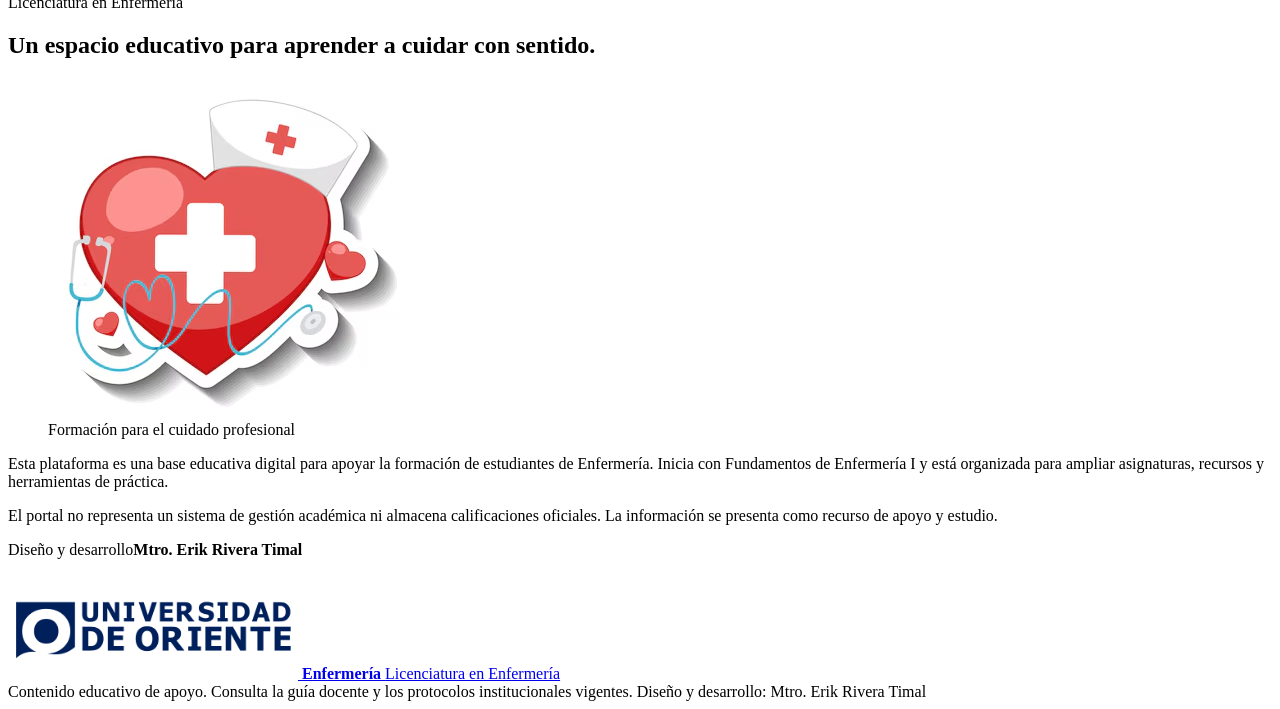
==== commit b99ee3ca: "Organizo la plataforma en páginas separadas manteniendo el mismo diseño base y accesos desde el menú" ====
--- a/index.html
+++ b/index.html
@@ -4,25 +4,16 @@
   <meta charset="utf-8">
   <meta name="viewport" content="width=device-width, initial-scale=1, viewport-fit=cover">
   <meta name="theme-color" content="#102a43">
-  <meta name="author" content="Mtro. Erik Rivera Timal">
   <meta name="description" content="Espacio educativo de la Licenciatura en Enfermería. Recursos, fundamentos, procedimientos y evaluaciones.">
-  <meta name="apple-mobile-web-app-capable" content="yes">
-  <meta name="apple-mobile-web-app-status-bar-style" content="black-translucent">
-  <meta name="apple-mobile-web-app-title" content="Enfermería UO">
+  <title>Enfermería UO | Plataforma académica</title>
   <link rel="manifest" href="./manifest.webmanifest">
   <link rel="icon" href="./icon.svg" type="image/svg+xml">
   <link rel="apple-touch-icon" href="./icon.svg">
   <link rel="stylesheet" href="./estilos.css">
-  <title>Licenciatura en Enfermería · Cuidado y atención</title>
-  <script src="./temas.js" defer></script>
-  <script src="./procedimientos.js" defer></script>
-  <script src="./evaluaciones.js" defer></script>
-  <script src="./recursos.js" defer></script>
-  <script src="./game-rpbi.js" defer></script>
-  <script src="./app.js" defer></script>
 </head>
 <body>
   <a class="skip-link" href="#contenido">Saltar al contenido principal</a>
+
   <header class="site-header">
     <div class="institutional-bar">
       <div class="container institutional-bar__inner">
@@ -30,8 +21,9 @@
         <a href="#acerca">Licenciatura en Enfermería · Universidad de Oriente</a>
       </div>
     </div>
+
     <div class="container masthead">
-      <a class="brand" href="#inicio" aria-label="Ir al inicio">
+      <a class="brand" href="./index.html" aria-label="Ir al inicio">
         <span class="brand__logos">
           <span class="logo-slot logo-slot--university">
             <img src="./img/logo-uo.png" alt="Logotipo oficial de la Universidad de Oriente">
@@ -46,28 +38,26 @@
           <span>Licenciatura en Enfermería</span>
         </span>
       </a>
+
       <div class="header-actions">
-        <a class="button button--subtle header-quick-link" href="#fundamentos">Explorar asignatura <span aria-hidden="true">↗</span></a>
-        <button class="menu-toggle" id="menuToggle" type="button" aria-expanded="false" aria-controls="primaryNavigation" aria-label="Abrir menú de navegación">
-          <span></span><span></span><span></span>
-        </button>
-      </div>
-    </div>
-  <nav class="primary-nav" id="primaryNavigation" aria-label="Navegación principal">
-  <div class="container primary-nav__inner">
-    <a href="#inicio">Inicio</a>
-    <a href="#asignaturas">Asignaturas</a>
-    <a href="#fundamentos">Fundamentos de Enfermería I</a>
-    <a href="#procedimientos">Procedimientos</a>
-    <a href="#materiales">Material de estudio</a>
-    <a href="#evaluaciones">Evaluaciones</a>
-    <a href="#recursos">Recursos</a>
-    <a href="./escalas.html">Escalas de valoración</a>
-    <a href="#acerca">Acerca de</a>
-  </div>
-</nav>
-    
+        <a class="button button--subtle header-quick-link" href="./fundamentos.html">Explorar asignatura <span aria-hidden="true">↗</span></a>
+      </div>
+    </div>
+
+    <nav class="primary-nav" id="primaryNavigation" aria-label="Navegación principal">
+      <div class="container primary-nav__inner">
+        <a href="./index.html">Inicio</a>
+        <a href="./asignaturas.html">Asignaturas</a>
+        <a href="./fundamentos.html">Fundamentos de Enfermería I</a>
+        <a href="./procedimientos.html">Procedimientos</a>
+        <a href="./material-estudio.html">Material de estudio</a>
+        <a href="./evaluaciones.html">Evaluaciones</a>
+        <a href="./recursos.html">Recursos</a>
+        <a href="./escalas.html">Escalas de valoración</a>
+      </div>
+    </nav>
   </header>
+
   <main id="contenido">
     <section class="hero section-shell" id="inicio" aria-labelledby="heroTitle">
       <div class="container hero__grid">
@@ -76,217 +66,131 @@
           <h1 id="heroTitle">Aprender a cuidar.<br><span>Cuidar con conocimiento.</span></h1>
           <p class="hero__intro">Un espacio académico para construir fundamentos, fortalecer habilidades clínicas y acompañar tu formación como profesional de Enfermería.</p>
           <div class="hero__actions">
-            <a class="button button--primary" href="#fundamentos">Explorar Fundamentos I <span aria-hidden="true">→</span></a>
+            <a class="button button--primary" href="./fundamentos.html">Explorar Fundamentos I <span aria-hidden="true">→</span></a>
             <a class="text-link" href="#acerca">Conoce el espacio académico <span aria-hidden="true">↗</span></a>
           </div>
-          <button class="button button--subtle install-app" id="installApp" type="button" hidden>Instalar en este dispositivo</button>
-          <p class="install-help" id="installInstructions">En iPhone o iPad: abre Compartir en Safari y selecciona «Agregar a inicio».</p>
-          <div class="hero__trust">
-            <span class="trust-mark" aria-hidden="true">✳</span>
-            <p>Aprendizaje centrado en el cuidado, la evidencia y la persona.</p>
-          </div>
-        </div>
+        </div>
+
         <div class="hero-visual">
           <img class="hero-visual__image" src="./img/enfermera-hero.jpg" alt="Enfermera en su entorno profesional">
           <div class="hero-visual__label"><span></span> Conocimiento que acompaña el cuidado</div>
           <div class="hero-visual__caption"><span>Licenciatura en Enfermería</span><strong>Ciencia, presencia y cuidado</strong></div>
         </div>
       </div>
+
       <div class="container hero__footer">
         <span>Aprendizaje para la práctica</span><span class="hero__footer-rule"></span><span>Formación universitaria</span><span class="hero__footer-rule"></span><span>Vocación de servicio</span>
       </div>
     </section>
 
-    <section class="welcome-section section-shell" aria-labelledby="welcomeTitle">
-      <div class="container welcome-grid">
-        <div>
-          <p class="eyebrow">Bienvenida</p>
-          <h2 id="welcomeTitle">Una formación que empieza <span>con buenos fundamentos.</span></h2>
-        </div>
-        <div class="welcome-copy">
-          <p>Te damos la bienvenida a este espacio educativo de la Licenciatura en Enfermería de la Universidad de Oriente. Aquí encontrarás materiales de apoyo para estudiar, practicar y reflexionar sobre la atención clínica y el cuidado.</p>
-          <p>Los contenidos iniciales corresponden a <strong>Fundamentos de Enfermería I</strong>. Se presentan como recursos didácticos y deben complementarse con la guía docente, los protocolos institucionales y la orientación del profesorado.</p>
-          <a class="text-link" href="#asignaturas">Conoce las asignaturas <span aria-hidden="true">→</span></a>
-        </div>
-      </div>
-    </section>
-
-    <section class="quick-section section-shell" id="asignaturas" aria-labelledby="quickTitle">
-      <div class="container">
-        <div class="section-heading section-heading--row">
-          <div><p class="eyebrow">Tu espacio de aprendizaje</p><h2 id="quickTitle">Continúa desde aquí</h2></div>
-          <p class="section-heading__aside">Accesos rápidos al material de estudio, la práctica y tu autoevaluación.</p>
-        </div>
-        <div class="quick-grid">
-          <a class="quick-card quick-card--featured" href="#fundamentos">
-            <span class="quick-card__icon" aria-hidden="true">01</span><span class="quick-card__meta">Asignatura inicial</span>
-            <strong>Fundamentos de Enfermería I</strong><span class="quick-card__foot">Explorar los 17 temas <span aria-hidden="true">↗</span></span>
-          </a>
-          <a class="quick-card" href="#procedimientos">
-            <span class="quick-card__icon quick-card__icon--blue" aria-hidden="true">02</span><span class="quick-card__meta">Aprendizaje práctico</span>
-            <strong>Procedimientos</strong><span class="quick-card__foot">Revisar guías paso a paso <span aria-hidden="true">↗</span></span>
-          </a>
-          <a class="quick-card" href="#evaluaciones">
-            <span class="quick-card__icon quick-card__icon--gold" aria-hidden="true">03</span><span class="quick-card__meta">Comprueba lo aprendido</span>
-            <strong>Evaluaciones</strong><span class="quick-card__foot">Iniciar autoevaluación <span aria-hidden="true">↗</span></span>
-          </a>
-          <a class="quick-card" href="#recursos">
-            <span class="quick-card__icon quick-card__icon--rose" aria-hidden="true">04</span><span class="quick-card__meta">Material de apoyo</span>
-            <strong>Biblioteca de recursos</strong><span class="quick-card__foot">Explorar materiales <span aria-hidden="true">↗</span></span>
-          </a>
-        </div>
-        <div class="course-catalog" id="courseGrid" aria-label="Catálogo de asignaturas"></div>
-      </div>
-    </section>
-
-    <section class="course-section section-shell section-shell--tinted" id="fundamentos" aria-labelledby="courseTitle">
-      <div class="container">
-        <div class="course-banner">
-          <div class="course-banner__copy">
-            <p class="eyebrow eyebrow--light">Asignatura · Primer recorrido</p>
-            <h2 id="courseTitle">Fundamentos de Enfermería I</h2>
-            <p>Conceptos esenciales para comprender el cuidado y desarrollar habilidades seguras, respetuosas y basadas en principios profesionales.</p>
-            <a class="button button--light" href="#temas">Explorar contenidos <span aria-hidden="true">↓</span></a>
-          </div>
-          <div class="course-banner__aside">
-            <span class="course-banner__number">17</span>
-            <span>temas para<br>tu aprendizaje</span>
-            <span class="course-banner__divider"></span>
-            <span class="course-banner__progress-label">Tu avance</span>
-            <strong id="progressSummary">0 de 17 temas estudiados</strong>
-            <div class="progress-track progress-track--light" role="progressbar" aria-label="Progreso en Fundamentos de Enfermería I" aria-valuemin="0" aria-valuemax="17" aria-valuenow="0"><span id="progressBar"></span></div>
-          </div>
-        </div>
-        <div class="section-heading section-heading--row section-heading--topics" id="temas">
-          <div><p class="eyebrow">Ruta de aprendizaje</p><h2>Explora los temas</h2></div>
-          <p class="section-heading__aside">Selecciona un módulo para consultar su objetivo, conceptos, precauciones y evidencia de aprendizaje.</p>
-        </div>
-        <div class="topic-filters" role="group" aria-label="Filtrar temas por unidad">
-          <button class="filter-chip is-active" type="button" data-topic-filter="todos" aria-pressed="true">Todos <span id="topicCount">17</span></button>
-          <button class="filter-chip" type="button" data-topic-filter="fundamentos" aria-pressed="false">Bases del cuidado</button>
-          <button class="filter-chip" type="button" data-topic-filter="valoracion" aria-pressed="false">Valoración</button>
-          <button class="filter-chip" type="button" data-topic-filter="tecnicas" aria-pressed="false">Técnicas y seguridad</button>
-          <button class="filter-chip" type="button" data-topic-filter="continuidad" aria-pressed="false">Atención y continuidad</button>
-        </div>
-        <div class="topic-grid" id="topicGrid" aria-live="polite"></div>
-      </div>
-    </section>
-
-    <section class="search-section section-shell" aria-labelledby="searchTitle">
-      <div class="container search-panel">
-        <div class="search-panel__intro">
-          <p class="eyebrow">Encuentra lo que necesitas</p>
-          <h2 id="searchTitle">Busca en tu espacio de estudio</h2>
-          <p>Temas, procedimientos, conceptos clave y materiales en un solo lugar.</p>
-        </div>
-        <form class="search-box" id="searchForm" role="search">
-          <label class="visually-hidden" for="siteSearch">Buscar contenidos académicos</label>
-          <span class="search-box__icon" aria-hidden="true">⌕</span>
-          <input id="siteSearch" type="search" placeholder="Ej. signos vitales, higiene, seguridad…" autocomplete="off">
-          <button class="button button--primary" type="submit">Buscar</button>
-        </form>
-        <div class="search-results" id="searchResults" aria-live="polite"></div>
-      </div>
-    </section>
-
-    <section class="procedures-section section-shell section-shell--tinted" id="procedimientos" aria-labelledby="proceduresTitle">
-      <div class="container">
-        <div class="section-heading section-heading--row">
-          <div><p class="eyebrow">Del saber a la práctica</p><h2 id="proceduresTitle">Procedimientos de enfermería</h2></div>
-          <p class="section-heading__aside">Guías académicas con propósito, indicaciones, preparación, pasos de referencia y seguridad.</p>
-        </div>
-        <div class="procedure-grid" id="procedureGrid"></div>
-        <p class="section-footnote">Las guías son material educativo; realiza procedimientos únicamente con supervisión y de acuerdo con la indicación y el protocolo vigente de tu institución.</p>
-      </div>
-    </section>
-
-    <section class="section-shell" id="rpbiGameSection" aria-labelledby="rpbiGameTitle">
+    <section class="quick-section section-shell" aria-labelledby="quickTitle">
       <div class="container">
         <div class="section-heading section-heading--row">
           <div>
-            <p class="eyebrow">Simulador</p>
-            <h2 id="rpbiGameTitle">Clasificación de residuos biológico-infecciosos</h2>
-          </div>
-          <p class="section-heading__aside">Identifica el tipo de residuo y su correcta disposición según la normativa institucional.</p>
-        </div>
-        <div id="rpbiGame"></div>
-      </div>
-    </section>
-
-    <section class="materials-section section-shell" id="materiales" aria-labelledby="materialsTitle">
-      <div class="container materials-layout">
-        <div>
-          <p class="eyebrow">Organiza tu estudio</p>
-          <h2 id="materialsTitle">Material de estudio</h2>
-          <p class="materials-intro">Consulta las guías y materiales de la asignatura en un solo espacio. Los documentos se incorporarán cuando sean proporcionados y validados por el equipo docente.</p>
-          <a class="text-link" href="#recursos">Ver todos los recursos <span aria-hidden="true">→</span></a>
-        </div>
-        <div class="material-list" id="materialList"></div>
-      </div>
-    </section>
-
-    <section class="assessment-section section-shell section-shell--dark" id="evaluaciones" aria-labelledby="assessmentTitle">
-      <div class="container assessment-layout">
-        <div class="assessment-copy">
-          <p class="eyebrow eyebrow--light">Aprender también es reflexionar</p>
-          <h2 id="assessmentTitle">Pon a prueba<br><span>lo que sabes.</span></h2>
-          <p>Realiza una autoevaluación breve sobre los fundamentos del cuidado. Recibirás retroalimentación inmediata para identificar qué repasar.</p>
-          <div class="assessment-meta"><span>Fundamentos I</span><span>·</span><span id="assessmentCount">Preguntas de práctica</span><span>·</span><span>Sin calificación oficial</span></div>
-        </div>
-        <div class="quiz-card" id="quizCard">
-          <div class="quiz-card__header"><span id="quizStep">Preparación</span><span class="quiz-pill">Autoevaluación</span></div>
-          <div class="quiz-progress" role="progressbar" aria-label="Progreso de la autoevaluación" aria-valuemin="0" aria-valuemax="1" aria-valuenow="0"><span id="quizProgress"></span></div>
-          <div id="quizContent"></div>
-        </div>
-      </div>
-    </section>
-
-    <section class="resources-section section-shell" id="recursos" aria-labelledby="resourcesTitle">
+            <p class="eyebrow">Tu espacio de aprendizaje</p>
+            <h2 id="quickTitle">Continúa desde aquí</h2>
+          </div>
+          <p class="section-heading__aside">Accesos rápidos al material de estudio, la práctica y tu autoevaluación.</p>
+        </div>
+
+        <div class="quick-grid">
+          <a class="quick-card quick-card--featured" href="./fundamentos.html">
+            <span class="quick-card__icon" aria-hidden="true">01</span>
+            <span class="quick-card__meta">Asignatura inicial</span>
+            <strong>Fundamentos de Enfermería I</strong>
+            <span class="quick-card__foot">Explorar los 17 temas <span aria-hidden="true">↗</span></span>
+          </a>
+
+          <a class="quick-card" href="./procedimientos.html">
+            <span class="quick-card__icon quick-card__icon--blue" aria-hidden="true">02</span>
+            <span class="quick-card__meta">Aprendizaje práctico</span>
+            <strong>Procedimientos</strong>
+            <span class="quick-card__foot">Revisar guías paso a paso <span aria-hidden="true">↗</span></span>
+          </a>
+
+          <a class="quick-card" href="./evaluaciones.html">
+            <span class="quick-card__icon quick-card__icon--gold" aria-hidden="true">03</span>
+            <span class="quick-card__meta">Comprueba lo aprendido</span>
+            <strong>Evaluaciones</strong>
+            <span class="quick-card__foot">Iniciar autoevaluación <span aria-hidden="true">↗</span></span>
+          </a>
+
+          <a class="quick-card" href="./recursos.html">
+            <span class="quick-card__icon quick-card__icon--rose" aria-hidden="true">04</span>
+            <span class="quick-card__meta">Material de apoyo</span>
+            <strong>Biblioteca de recursos</strong>
+            <span class="quick-card__foot">Explorar materiales <span aria-hidden="true">↗</span></span>
+          </a>
+        </div>
+      </div>
+    </section>
+
+    <section class="course-section section-shell section-shell--tinted" id="asignaturas">
       <div class="container">
         <div class="section-heading section-heading--row">
-          <div><p class="eyebrow">Biblioteca académica</p><h2 id="resourcesTitle">Recursos para acompañar tu formación</h2></div>
-          <p class="section-heading__aside">Una estructura lista para organizar documentos, infografías, videos y referencias académicas.</p>
-        </div>
-        <div class="resource-filters" id="resourceFilters" role="group" aria-label="Filtrar recursos"></div>
-        <div class="resource-grid" id="resourceGrid"></div>
-      </div>
-    </section>
-
-    <section class="tool-section section-shell section-shell--tinted" id="herramientas" aria-labelledby="toolTitle">
-      <div class="container tool-layout">
-        <div class="tool-copy">
-          <p class="eyebrow">Herramienta de apoyo</p>
-          <h2 id="toolTitle">Regla de tres<br>para dilución</h2>
-          <p>La calculadora que ya estaba en el sitio sigue disponible como recurso para el estudio. Un resultado numérico no sustituye la verificación profesional.</p>
-          <div class="formula-note"><span aria-hidden="true">∑</span><span><strong>Fórmula educativa</strong><br>Dosis indicada × volumen final ÷ presentación</span></div>
-        </div>
-        <div class="calculator-card">
-          <form id="calculatorForm" novalidate>
-            <div class="calculator-field"><label for="dose">Dosis indicada</label><div class="calculator-input"><input id="dose" type="number" min="0" step="any" inputmode="decimal" placeholder="Ej. 250"><select id="doseUnit"><option value="mg">mg</option><option value="g">g</option><option value="mcg">mcg</option></select></div></div>
-            <div class="calculator-field"><label for="dilutionVolume">Volumen final de dilución</label><div class="calculator-input"><input id="dilutionVolume" type="number" min="0" step="any" inputmode="decimal" placeholder="Ej. 100"><span>mL</span></div></div>
-            <div class="calculator-field"><label for="presentation">Presentación del medicamento</label><div class="calculator-input"><input id="presentation" type="number" min="0" step="any" inputmode="decimal" placeholder="Ej. 500"><select id="presentationUnit"><option value="mg">mg</option><option value="g">g</option><option value="mcg">mcg</option></select></div></div>
-            <div class="calculator-actions"><button class="button button--primary" type="submit">Calcular volumen</button><button class="button button--outline" id="clearCalculator" type="button">Limpiar</button></div>
-            <p class="calculator-message" id="calculatorMessage" role="status" aria-live="polite"></p>
-            <div class="calculator-result" id="calculatorResult" hidden aria-live="polite"><span>Volumen calculado</span><strong id="calculatorValue"></strong><p id="calculatorDetail"></p></div>
-          </form>
-          <p class="calculator-disclaimer">Verifica siempre unidades, preparación e indicación con el profesional responsable y el protocolo institucional.</p>
-        </div>
-      </div>
-    </section>
-
-    <section class="about-section section-shell" id="acerca" aria-labelledby="aboutTitle">
+          <div>
+            <p class="eyebrow">Catálogo académico</p>
+            <h2>Asignaturas y áreas</h2>
+          </div>
+          <p class="section-heading__aside">La plataforma se organiza por áreas temáticas para facilitar el estudio y la búsqueda.</p>
+        </div>
+
+        <div class="course-catalog">
+          <a class="catalog-card" href="./fundamentos.html">
+            <span class="catalog-card__mark">FE</span>
+            <span class="catalog-card__copy">
+              <strong>Fundamentos de Enfermería I</strong>
+              <span>17 temas, procedimientos, recursos y autoevaluación.</span>
+            </span>
+            <span class="catalog-card__status">Disponible</span>
+          </a>
+
+          <a class="catalog-card" href="./procedimientos.html">
+            <span class="catalog-card__mark">PR</span>
+            <span class="catalog-card__copy">
+              <strong>Procedimientos</strong>
+              <span>Guías para valoración, higiene, movilidad y seguridad.</span>
+            </span>
+            <span class="catalog-card__status">Explorar</span>
+          </a>
+
+          <a class="catalog-card" href="./material-estudio.html">
+            <span class="catalog-card__mark">ME</span>
+            <span class="catalog-card__copy">
+              <strong>Material de estudio</strong>
+              <span>Documentos, archivos y recursos del curso.</span>
+            </span>
+            <span class="catalog-card__status">Organizar</span>
+          </a>
+
+          <a class="catalog-card" href="./escalas.html">
+            <span class="catalog-card__mark">EV</span>
+            <span class="catalog-card__copy">
+              <strong>Escalas de valoración</strong>
+              <span>Glasgow, Braden, Morse y escala numérica del dolor.</span>
+            </span>
+            <span class="catalog-card__status">Abrir</span>
+          </a>
+        </div>
+      </div>
+    </section>
+
+    <section class="about-section section-shell" id="acerca">
       <div class="container about-grid">
-        <div><p class="eyebrow">Licenciatura en Enfermería</p><h2 id="aboutTitle">Un espacio educativo para aprender a cuidar con sentido.</h2></div>
+        <div>
+          <p class="eyebrow">Licenciatura en Enfermería</p>
+          <h2>Un espacio educativo para aprender a cuidar con sentido.</h2>
+        </div>
+
         <div class="about-profile">
           <figure class="about-portrait">
             <img src="./img/enfermera-perfil.avif" alt="Enfermera en una fotografía de perfil institucional" loading="lazy">
             <figcaption>Formación para el cuidado profesional</figcaption>
           </figure>
           <div class="about-copy">
-            <p>Esta plataforma es una base educativa digital para apoyar la formación de estudiantes de Enfermería. Inicia con Fundamentos de Enfermería I y está organizada para ampliar asignaturas, procedimientos y recursos didácticos.</p>
-            <p>El portal no representa un sistema de gestión académica ni almacena calificaciones oficiales. El seguimiento de estudio se guarda localmente en el navegador de este dispositivo.</p>
+            <p>Esta plataforma es una base educativa digital para apoyar la formación de estudiantes de Enfermería. Inicia con Fundamentos de Enfermería I y está organizada para ampliar asignaturas, recursos y herramientas de práctica.</p>
+            <p>El portal no representa un sistema de gestión académica ni almacena calificaciones oficiales. La información se presenta como recurso de apoyo y estudio.</p>
             <p class="about-credit"><span>Diseño y desarrollo</span><strong>Mtro. Erik Rivera Timal</strong></p>
-            <a class="text-link" href="#inicio">Volver al inicio <span aria-hidden="true">↑</span></a>
           </div>
         </div>
       </div>
@@ -294,32 +198,19 @@
   </main>
 
   <footer class="site-footer">
-    <div class="container site-footer__main"><a class="brand brand--footer" href="#inicio"><img src="./img/logo-uo.png" alt="Logotipo oficial de la Universidad de Oriente"><span class="brand__copy"><strong>Universidad de Oriente</strong><span>Licenciatura en Enfermería</span></span></a><div class="site-footer__links"><a href="#fundamentos">Fundamentos</a><a href="#procedimientos">Procedimientos</a><a href="#recursos">Recursos</a></div></div>
-    <div class="container site-footer__legal"><span>Contenido educativo de apoyo. Consulta la guía docente y los protocolos institucionales vigentes.</span><span>Diseño y desarrollo: Mtro. Erik Rivera Timal</span></div>
+    <div class="container site-footer__main">
+      <a class="brand brand--footer" href="./index.html">
+        <img src="./img/logo-uo.png" alt="Logotipo oficial de la Universidad de Oriente">
+        <span class="brand__copy">
+          <strong>Enfermería</strong>
+          <span>Licenciatura en Enfermería</span>
+        </span>
+      </a>
+    </div>
+    <div class="container site-footer__legal">
+      <span>Contenido educativo de apoyo. Consulta la guía docente y los protocolos institucionales vigentes.</span>
+      <span>Diseño y desarrollo: Mtro. Erik Rivera Timal</span>
+    </div>
   </footer>
-
-  <dialog class="content-dialog" id="topicDialog" aria-labelledby="dialogTitle">
-    <div class="dialog-topline"><span class="eyebrow" id="dialogCategory">Fundamentos de Enfermería I</span><button class="dialog-close" id="dialogClose" type="button" data-close-dialog aria-label="Cerrar tema">×</button></div>
-    <div class="dialog-body">
-      <p class="dialog-index" id="dialogIndex"></p><h2 id="dialogTitle"></h2><p class="dialog-objective" id="dialogObjective"></p>
-      <div class="dialog-progress"><div class="progress-track"><span id="dialogProgressBar"></span></div><span id="dialogProgressText"></span></div>
-      <div class="dialog-content-grid" id="dialogSections"></div>
-    </div>
-    <div class="dialog-actions"><button class="button button--outline" id="previousTopic" type="button">← Anterior</button><button class="button button--primary" id="nextTopic" type="button">Siguiente →</button><button class="button button--subtle" id="markStudied" type="button">Marcar como estudiado</button></div>
-  </dialog>
-  <dialog class="content-dialog content-dialog--procedure" id="procedureDialog" aria-labelledby="procedureDialogTitle">
-    <div class="dialog-topline"><span class="eyebrow">Guía académica de procedimiento</span><button class="dialog-close" type="button" data-close-dialog aria-label="Cerrar procedimiento">×</button></div>
-    <div class="dialog-body"><p class="dialog-index" id="procedureCategory"></p><h2 id="procedureDialogTitle"></h2><p class="dialog-objective" id="procedureObjective"></p><div class="dialog-content-grid" id="procedureSections"></div></div>
-  </dialog>
-  <div class="toast-region" id="toastRegion" role="status" aria-live="polite"></div>
-  <script>
-    if ('serviceWorker' in navigator && window.isSecureContext) {
-      window.addEventListener('load', () => {
-        navigator.serviceWorker.register('./service-worker.js').catch((error) => {
-          console.error('No se pudo habilitar el modo sin conexión:', error);
-        });
-      });
-    }
-  </script>
 </body>
 </html>
--- a/estilos.css
+++ b/estilos.css
@@ -1,3192 +1,101 @@
-:root {
-  color-scheme: light;
-  --uo-navy: #102a43;
-  --uo-navy-dark: #0b2036;
-  --uo-blue: #294e6c;
-  --uo-blue-soft: #edf2f7;
-  --uo-teal: #315c7d;
-  --uo-teal-light: #e7eef5;
-  --uo-gold: #cba66b;
-  --uo-ink: #1b2d3a;
-  --uo-muted: #647381;
-  --uo-paper: #ffffff;
-  --uo-canvas: #f4f6f8;
-  --uo-line: #dce4eb;
-  --uo-shadow: 0 14px 40px rgba(20, 43, 62, .08);
-  font-family: Inter, ui-sans-serif, system-ui, -apple-system, BlinkMacSystemFont, "Segoe UI", sans-serif;
-  color: var(--uo-ink);
-  background: var(--uo-paper);
-  font-synthesis: none;
-  text-rendering: optimizeLegibility;
-  -webkit-text-size-adjust: 100%;
-  scroll-behavior: smooth;
-  scroll-padding-top: 95px;
+/* Estilos adicionales para páginas separadas dentro de la misma plataforma */
+.page-shell {
+  padding-block: 64px 28px;
 }
 
-* {
-  box-sizing: border-box;
+.page-header {
+  padding-block: 24px 0;
 }
 
-body {
-  min-width: 320px;
-  margin: 0;
-  color: var(--uo-ink);
-  background: var(--uo-paper);
-  line-height: 1.6;
+.page-header__content {
+  display: grid;
+  gap: 12px;
 }
 
-button,
-input,
-select {
-  font: inherit;
+.page-header__content h1 {
+  margin: 0;
+  color: var(--uo-navy);
+  font-size: clamp(32px, 4vw, 48px);
+  line-height: 1.12;
 }
 
-button,
-a {
-  -webkit-tap-highlight-color: transparent;
+.page-card-grid {
+  display: grid;
+  grid-template-columns: repeat(auto-fit, minmax(240px, 1fr));
+  gap: 18px;
 }
 
-a {
-  color: inherit;
+.page-card {
+  display: flex;
+  flex-direction: column;
+  gap: 12px;
+  min-height: 200px;
+  padding: 22px 20px;
+  border: 1px solid var(--uo-line);
+  border-radius: 14px;
+  background: white;
+  box-shadow: 0 8px 20px rgba(16, 42, 67, 0.04);
+  text-decoration: none;
+  color: var(--uo-ink);
 }
 
-button {
-  color: inherit;
-}
-
-.container {
-  width: min(1180px, calc(100% - 48px));
-  margin-inline: auto;
-}
-
-.visually-hidden,
-.skip-link:not(:focus) {
-  position: absolute;
-  width: 1px;
-  height: 1px;
-  padding: 0;
-  margin: -1px;
-  overflow: hidden;
-  clip: rect(0, 0, 0, 0);
-  white-space: nowrap;
-  border: 0;
-}
-
-.skip-link:focus {
-  position: fixed;
-  z-index: 20;
-  inset: 12px auto auto 12px;
-  padding: 12px 18px;
-  border-radius: 9px;
-  background: white;
-  color: var(--uo-navy);
-  box-shadow: var(--uo-shadow);
-}
-
-.section-shell {
-  padding-block: 86px;
-}
-
-.section-shell--tinted {
+.page-card--neutral {
   background: var(--uo-canvas);
 }
 
-.section-shell--dark {
-  color: white;
-  background: var(--uo-navy-dark);
-}
-
-h1,
-h2,
-h3,
-p {
-  margin-top: 0;
-}
-
-h1,
-h2,
-h3,
-strong {
-  text-wrap: pretty;
-}
-
-h2 {
-  margin-bottom: 0;
-  font-size: clamp(29px, 4vw, 42px);
-  line-height: 1.15;
-  letter-spacing: -.045em;
-  color: var(--uo-navy);
-}
-
-.eyebrow {
-  display: flex;
-  align-items: center;
-  gap: 9px;
-  margin-bottom: 16px;
-  color: var(--uo-teal);
-  font-size: 11px;
+.page-card__meta {
+  color: var(--uo-muted);
+  font-size: 10px;
   font-weight: 800;
-  letter-spacing: .13em;
-  line-height: 1.45;
+  letter-spacing: .11em;
   text-transform: uppercase;
 }
 
-.eyebrow--light {
-  color: #9dd9d2;
+.page-card__title {
+  color: var(--uo-navy);
+  font-size: clamp(18px, 2vw, 26px);
+  line-height: 1.3;
 }
 
-.eyebrow__mark {
-  width: 8px;
-  height: 8px;
-  border: 2px solid currentColor;
-  border-radius: 50%;
-}
-
-.button {
-  display: inline-flex;
-  min-height: 46px;
-  align-items: center;
-  justify-content: center;
-  gap: 12px;
-  padding: 11px 19px;
-  border: 1px solid transparent;
-  border-radius: 9px;
-  font-size: 13px;
-  font-weight: 750;
-  line-height: 1.25;
-  text-align: center;
-  text-decoration: none;
-  cursor: pointer;
-  transition: background .18s ease, color .18s ease, border-color .18s ease, box-shadow .18s ease, transform .18s ease;
-}
-
-.button:hover {
-  transform: translateY(-1px);
-}
-
-.button:focus-visible,
-a:focus-visible,
-button:focus-visible,
-input:focus-visible,
-select:focus-visible {
-  outline: 3px solid rgba(22, 143, 138, .42);
-  outline-offset: 3px;
-}
-
-.button--primary {
-  color: white;
-  background: var(--uo-teal);
-}
-
-.button--primary:hover {
-  background: #107b76;
-  box-shadow: 0 7px 19px rgba(22, 143, 138, .2);
-}
-
-.button--light {
-  color: var(--uo-navy);
-  background: white;
-}
-
-.button--light:hover {
-  background: #eff7f6;
-}
-
-.button--subtle {
-  min-height: 38px;
-  padding: 8px 13px;
-  border-color: var(--uo-line);
-  color: var(--uo-navy);
-  background: white;
-  font-size: 12px;
-}
-
-[hidden] {
-  display: none !important;
-}
-
-.button--outline {
-  border-color: var(--uo-line);
-  color: var(--uo-navy);
-  background: white;
-}
-
-.button--outline:hover {
-  border-color: var(--uo-teal);
-  color: var(--uo-teal);
-}
-
-.text-link {
-  display: inline-flex;
-  align-items: center;
-  gap: 9px;
-  color: var(--uo-teal);
-  font-size: 13px;
-  font-weight: 750;
-  text-decoration: none;
-}
-
-.text-link:hover {
-  color: var(--uo-navy);
-}
-
-.institutional-bar {
-  color: #d2dfe7;
-  background: var(--uo-navy-dark);
-}
-
-.institutional-bar__inner {
-  min-height: 34px;
-  display: flex;
-  align-items: center;
-  justify-content: space-between;
-  gap: 16px;
-}
-
-.institutional-bar p,
-.institutional-bar a {
+.page-card__desc {
   margin: 0;
-  color: inherit;
-  font-size: 10px;
-  letter-spacing: .025em;
-  text-decoration: none;
-}
-
-.institutional-bar a:hover {
-  color: white;
-}
-
-.masthead {
-  min-height: 86px;
-  display: flex;
-  align-items: center;
-  justify-content: space-between;
-  gap: 24px;
-}
-
-.brand {
-  display: inline-flex;
-  align-items: center;
-  gap: 15px;
-  color: inherit;
-  text-decoration: none;
-}
-
-.brand__logos {
-  display: inline-flex;
-  align-items: center;
-  gap: 12px;
-}
-
-.brand__divider {
-  width: 1px;
-  height: 39px;
-  background: var(--uo-line);
-}
-
-.logo-slot {
-  position: relative;
-  display: grid;
-  width: 51px;
-  height: 51px;
-  place-items: center;
-}
-
-.logo-slot--university {
-  width: 88px;
-}
-
-.logo-slot--nursing {
-  width: 58px;
-}
-
-.logo-slot img {
-  display: block;
-  width: 100%;
-  height: 100%;
-  max-width: 100%;
-  max-height: 100%;
-  object-fit: contain;
-}
-
-.logo-slot img:not([hidden]) {
-  position: absolute;
-  inset: 0;
-  margin: auto;
-}
-
-.brand__copy {
-  display: grid;
-  gap: 2px;
-}
-
-.brand__copy strong {
-  color: var(--uo-navy);
-  font-size: 15px;
-  line-height: 1.2;
-}
-
-.brand__copy>span {
-  color: var(--uo-muted);
-  font-size: 12px;
-}
-
-.header-actions {
-  display: flex;
-  align-items: center;
-  gap: 14px;
-}
-
-.menu-toggle {
-  display: none;
-  width: 42px;
-  height: 42px;
-  flex-direction: column;
-  align-items: center;
-  justify-content: center;
-  gap: 5px;
-  border: 1px solid var(--uo-line);
-  border-radius: 10px;
-  background: white;
-  cursor: pointer;
-}
-
-.menu-toggle span {
-  width: 17px;
-  height: 2px;
-  border-radius: 2px;
-  background: var(--uo-navy);
-}
-
-.primary-nav {
-  border-block: 1px solid var(--uo-line);
-  background: #fff;
-}
-
-.primary-nav__inner {
-  min-height: 46px;
-  display: flex;
-  align-items: stretch;
-  justify-content: space-between;
-  gap: 14px;
-}
-
-.primary-nav a {
-  display: inline-flex;
-  align-items: center;
-  border-bottom: 2px solid transparent;
-  color: #526371;
-  font-size: 10px;
-  font-weight: 750;
-  letter-spacing: .045em;
-  text-decoration: none;
-  text-transform: uppercase;
-  white-space: nowrap;
-  transition: color .18s ease, border-color .18s ease;
-}
-
-.primary-nav a:hover,
-.primary-nav a.is-current {
-  border-color: var(--uo-teal);
-  color: var(--uo-navy);
-}
-
-.hero {
-  position: relative;
-  overflow: hidden;
-  padding-block: 74px 22px;
-  background: linear-gradient(115deg, #ffffff 0%, #f7f9fb 58%, #eaf0f5 100%);
-}
-
-.hero::before {
-  position: absolute;
-  width: 310px;
-  height: 310px;
-  right: 43%;
-  bottom: -225px;
-  border: 1px solid rgba(35, 91, 131, .09);
-  border-radius: 50%;
-  content: "";
-}
-
-.hero__grid {
-  position: relative;
-  display: grid;
-  grid-template-columns: 1.08fr .92fr;
-  align-items: center;
-  gap: 56px;
-}
-
-.hero__copy {
-  padding-block: 10px 20px;
-}
-
-.hero h1 {
-  margin: 0 0 19px;
-  color: var(--uo-navy);
-  font-size: clamp(39px, 5.5vw, 63px);
-  font-weight: 790;
-  letter-spacing: -.057em;
-  line-height: 1.02;
-}
-
-.hero h1 span {
-  color: var(--uo-navy);
-}
-
-.hero__intro {
-  max-width: 520px;
-  margin-bottom: 28px;
   color: #536473;
-  font-size: 15px;
-  line-height: 1.8;
-}
-
-.hero__actions {
-  display: flex;
-  align-items: center;
-  flex-wrap: wrap;
-  gap: 20px;
-}
-
-.hero__trust {
-  display: flex;
-  align-items: center;
-  gap: 13px;
-  margin-top: 42px;
-}
-
-.install-app {
-  margin-top: 15px;
-}
-
-.install-help {
-  display: none;
-  margin: 10px 0 0;
-  color: var(--uo-muted);
-  font-size: 10px;
-}
-
-.install-help.is-visible {
-  display: block;
-}
-
-.hero__trust p {
-  max-width: 330px;
-  margin: 0;
-  color: var(--uo-muted);
-  font-size: 11px;
-  line-height: 1.5;
-}
-
-.trust-mark {
-  display: grid;
-  width: 29px;
-  height: 29px;
-  flex: 0 0 auto;
-  place-items: center;
-  border: 1px solid #cce5df;
-  border-radius: 50%;
-  color: var(--uo-teal);
-  background: #eaf5f2;
-  font-size: 15px;
-}
-
-.hero-visual {
-  position: relative;
-  overflow: hidden;
-  min-height: 350px;
-  padding: 17px;
-  border: 1px solid #dce4eb;
-  border-radius: 18px;
-  background: #eaf0f5;
-  box-shadow: 0 24px 60px rgba(16, 42, 67, .14);
-}
-
-.hero-visual__image {
-  position: absolute;
-  inset: 0;
-  width: 100%;
-  height: 100%;
-  object-fit: cover;
-  object-position: center 34%;
-}
-
-.hero-visual__label {
-  position: relative;
-  z-index: 2;
-  display: flex;
-  align-items: center;
-  gap: 8px;
-  padding: 10px 13px;
-  border: 1px solid rgba(220, 228, 235, .9);
-  border-radius: 30px;
-  color: var(--uo-navy);
-  background: rgba(255, 255, 255, .94);
-  font-size: 10px;
-  font-weight: 740;
-}
-
-.hero-visual__label span {
-  width: 7px;
-  height: 7px;
-  border-radius: 50%;
-  background: var(--uo-navy);
-}
-
-.hero-visual__caption {
-  position: absolute;
-  right: 20px;
-  bottom: 20px;
-  left: 20px;
-  display: grid;
-  gap: 2px;
-  padding: 12px 16px;
-  border: 1px solid rgba(255, 255, 255, .66);
-  border-radius: 10px;
-  color: white;
-  background: rgba(11, 32, 54, .82);
-  backdrop-filter: blur(8px);
-}
-
-.hero-visual__caption span {
-  color: #d2dfeb;
-  font-size: 9px;
-  letter-spacing: .08em;
-  text-transform: uppercase;
-}
-
-.hero-visual__caption strong {
-  font-size: 13px;
-}
-
-.hero__footer {
-  position: relative;
-  display: flex;
-  align-items: center;
-  justify-content: center;
-  gap: 19px;
-  padding-block: 22px 13px;
-  color: #71808a;
-  font-size: 10px;
-  font-weight: 700;
-  letter-spacing: .06em;
-  text-transform: uppercase;
-}
-
-.hero__footer-rule {
-  width: 22px;
-  height: 1px;
-  background: #bdcbd0;
-}
-
-.welcome-section {
-  padding-block: 78px;
-}
-
-.welcome-grid,
-.about-grid {
-  display: grid;
-  grid-template-columns: 1fr 1fr;
-  align-items: start;
-  gap: 86px;
-}
-
-.welcome-grid h2,
-.about-grid h2 {
-  max-width: 515px;
-}
-
-.welcome-grid h2 span {
-  color: var(--uo-navy);
-}
-
-.welcome-copy,
-.about-copy {
-  color: #5f6f7b;
-  font-size: 13px;
-  line-height: 1.85;
-}
-
-.welcome-copy p,
-.about-copy p {
-  margin-bottom: 15px;
-}
-
-.welcome-copy .text-link,
-.about-copy .text-link {
-  margin-top: 6px;
-}
-
-.quick-section {
-  padding-top: 68px;
-}
-
-.section-heading {
-  margin-bottom: 31px;
-}
-
-.section-heading--row {
-  display: flex;
-  align-items: end;
-  justify-content: space-between;
-  gap: 35px;
-}
-
-.section-heading .eyebrow {
-  margin-bottom: 11px;
-}
-
-.section-heading h2 {
-  font-size: clamp(28px, 3.6vw, 38px);
-}
-
-.section-heading__aside {
-  max-width: 360px;
-  margin: 0 0 4px;
-  color: var(--uo-muted);
-  font-size: 12px;
-  line-height: 1.7;
-}
-
-.quick-grid {
-  display: grid;
-  grid-template-columns: repeat(4, 1fr);
-  gap: 15px;
-}
-
-.quick-card {
-  min-height: 192px;
-  display: flex;
-  flex-direction: column;
-  align-items: flex-start;
-  padding: 20px 19px 17px;
-  border: 1px solid var(--uo-line);
-  border-radius: 13px;
-  color: var(--uo-ink);
-  background: white;
-  text-decoration: none;
-  box-shadow: 0 3px 14px rgba(18, 42, 63, .025);
-  transition: transform .2s ease, box-shadow .2s ease, border-color .2s ease;
-}
-
-.quick-card:hover {
-  transform: translateY(-4px);
-  border-color: #b8dad6;
-  box-shadow: var(--uo-shadow);
-}
-
-.quick-card--featured {
-  border-color: #b7ddd8;
-  background: linear-gradient(145deg, #f5fbfa, #fff);
-}
-
-.quick-card__icon {
-  display: grid;
-  width: 37px;
-  height: 37px;
-  place-items: center;
-  border-radius: 10px;
-  color: #157d76;
-  background: var(--uo-teal-light);
-  font-size: 11px;
-  font-weight: 850;
-}
-
-.quick-card__icon--blue {
-  color: var(--uo-blue);
-  background: var(--uo-blue-soft);
-}
-
-.quick-card__icon--gold {
-  color: #947644;
-  background: #f5efe4;
-}
-
-.quick-card__icon--rose {
-  color: #97606a;
-  background: #f8eff0;
-}
-
-.quick-card__meta {
-  margin-top: 18px;
-  color: var(--uo-muted);
-  font-size: 10px;
-}
-
-.quick-card>strong {
-  margin-top: 3px;
-  color: var(--uo-navy);
-  font-size: 14px;
-  line-height: 1.35;
-}
-
-.quick-card__foot {
-  display: flex;
-  width: 100%;
-  align-items: center;
-  justify-content: space-between;
-  margin-top: auto;
-  padding-top: 17px;
-  color: var(--uo-teal);
-  font-size: 10px;
-  font-weight: 750;
-}
-
-.course-catalog {
-  display: grid;
-  grid-template-columns: repeat(2, minmax(0, 1fr));
-  gap: 13px;
-  margin-top: 22px;
-}
-
-.catalog-card {
-  display: flex;
-  align-items: center;
-  gap: 13px;
-  padding: 15px 17px;
-  border: 1px solid var(--uo-line);
-  border-radius: 11px;
-  background: white;
-  text-decoration: none;
-  transition: border-color .18s ease, box-shadow .18s ease;
-}
-
-.catalog-card:hover {
-  border-color: #a9d1ca;
-  box-shadow: 0 7px 20px rgba(16, 42, 67, .06);
-}
-
-.catalog-card__mark {
-  display: grid;
-  width: 36px;
-  height: 36px;
-  flex: 0 0 auto;
-  place-items: center;
-  border-radius: 9px;
-  color: #147970;
-  background: #e5f3f0;
-  font-size: 10px;
-  font-weight: 850;
-}
-
-.catalog-card__copy {
-  flex: 1;
-}
-
-.catalog-card__copy strong,
-.catalog-card__copy span {
-  display: block;
-}
-
-.catalog-card__copy strong {
-  color: var(--uo-navy);
-  font-size: 11px;
-}
-
-.catalog-card__copy span {
-  color: var(--uo-muted);
-  font-size: 9px;
-  line-height: 1.5;
-}
-
-.catalog-card__status {
-  flex: 0 0 auto;
-  color: var(--uo-teal);
-  font-size: 9px;
-  font-weight: 750;
-}
-
-.course-section {
-  padding-block: 74px 88px;
-}
-
-.course-banner {
-  display: grid;
-  grid-template-columns: 1fr .34fr;
-  overflow: hidden;
-  border-radius: 18px;
-  color: white;
-  background: linear-gradient(112deg, #123553, #165a68);
-  box-shadow: 0 15px 38px rgba(16, 42, 67, .13);
-}
-
-.course-banner__copy {
-  position: relative;
-  padding: 34px 42px 38px;
-}
-
-.course-banner__copy::after {
-  position: absolute;
-  width: 205px;
-  height: 205px;
-  right: 13%;
-  bottom: -140px;
-  border: 1px solid rgba(255, 255, 255, .13);
-  border-radius: 50%;
-  content: "";
-}
-
-.course-banner h2 {
-  margin-bottom: 13px;
-  color: white;
-  font-size: clamp(29px, 4vw, 41px);
-}
-
-.course-banner__copy>p:not(.eyebrow) {
-  max-width: 580px;
-  margin-bottom: 23px;
-  color: #d4e1e8;
-  font-size: 13px;
-  line-height: 1.7;
-}
-
-.course-banner__aside {
-  position: relative;
-  display: grid;
-  align-content: center;
-  justify-items: start;
-  gap: 1px;
-  padding: 23px 31px;
-  border-left: 1px solid rgba(255, 255, 255, .14);
-  background: rgba(7, 29, 48, .2);
-}
-
-.course-banner__number {
-  color: #a7dfd6;
-  font-family: Georgia, serif;
-  font-size: 49px;
-  line-height: 1.1;
-}
-
-.course-banner__number+span {
-  color: #d5e3e9;
-  font-size: 11px;
-  line-height: 1.4;
-}
-
-.course-banner__divider {
-  width: 100%;
-  height: 1px;
-  margin-block: 12px;
-  background: rgba(255, 255, 255, .16);
-}
-
-.course-banner__progress-label {
-  color: #a5c2ce;
-  font-size: 10px;
-}
-
-.course-banner__aside>strong {
-  color: white;
-  font-size: 11px;
-}
-
-.progress-track {
-  width: 100%;
-  height: 6px;
-  overflow: hidden;
-  border-radius: 20px;
-  background: #e8edef;
-}
-
-.progress-track>span {
-  display: block;
-  width: 0;
-  height: 100%;
-  border-radius: inherit;
-  background: var(--uo-teal);
-  transition: width .3s ease;
-}
-
-.progress-track--light {
-  margin-top: 9px;
-  background: rgba(255, 255, 255, .17);
-}
-
-.progress-track--light>span {
-  background: #7ee0c8;
-}
-
-.section-heading--topics {
-  margin-top: 62px;
-  scroll-margin-top: 100px;
-}
-
-.topic-filters,
-.resource-filters {
-  display: flex;
-  align-items: center;
-  flex-wrap: wrap;
-  gap: 8px;
-  margin-bottom: 22px;
-}
-
-.filter-chip {
-  min-height: 36px;
-  display: inline-flex;
-  align-items: center;
-  gap: 7px;
-  padding: 7px 12px;
-  border: 1px solid var(--uo-line);
-  border-radius: 30px;
-  color: #667784;
-  background: white;
-  font-size: 10px;
-  font-weight: 700;
-  cursor: pointer;
-  transition: .18s ease;
-}
-
-.filter-chip:hover,
-.filter-chip.is-active {
-  border-color: var(--uo-navy);
-  color: white;
-  background: var(--uo-navy);
-}
-
-.filter-chip span {
-  display: grid;
-  min-width: 18px;
-  height: 18px;
-  place-items: center;
-  border-radius: 20px;
-  color: inherit;
-  background: rgba(127, 150, 165, .13);
-  font-size: 9px;
-}
-
-.topic-grid {
-  display: grid;
-  grid-template-columns: repeat(3, 1fr);
-  gap: 13px;
-}
-
-.topic-card {
-  min-height: 154px;
-  display: flex;
-  flex-direction: column;
-  align-items: flex-start;
-  padding: 17px 18px 15px;
-  border: 1px solid var(--uo-line);
-  border-radius: 12px;
-  background: white;
-  transition: transform .2s ease, box-shadow .2s ease, border-color .2s ease;
-}
-
-.topic-card:hover {
-  transform: translateY(-3px);
-  border-color: #bddbd6;
-  box-shadow: 0 12px 28px rgba(16, 42, 67, .07);
-}
-
-.topic-card__top {
-  display: flex;
-  width: 100%;
-  align-items: center;
-  justify-content: space-between;
-  gap: 10px;
-}
-
-.topic-card__number {
-  color: #8a9aa6;
-  font-size: 10px;
-  font-weight: 800;
-  letter-spacing: .08em;
-}
-
-.topic-status {
-  min-height: 22px;
-  display: inline-flex;
-  align-items: center;
-  gap: 5px;
-  padding: 3px 8px;
-  border-radius: 30px;
-  color: #61727e;
-  background: #f0f3f5;
-  font-size: 9px;
-  font-weight: 700;
-}
-
-.topic-status::before {
-  width: 6px;
-  height: 6px;
-  border-radius: 50%;
-  background: #a4b2ba;
-  content: "";
-}
-
-.topic-status--done {
-  color: #13776a;
-  background: #e4f4ef;
-}
-
-.topic-status--done::before {
-  background: #1d9b82;
-}
-
-.topic-card h3 {
-  margin: 15px 0 4px;
-  color: var(--uo-navy);
-  font-size: 14px;
-  line-height: 1.35;
-}
-
-.topic-card__description {
-  margin: 0;
-  color: var(--uo-muted);
-  font-size: 10px;
-  line-height: 1.6;
-}
-
-.topic-card__open {
-  display: flex;
-  width: 100%;
-  align-items: center;
-  justify-content: space-between;
-  margin-top: auto;
-  padding: 14px 0 0;
-  border: 0;
-  color: var(--uo-teal);
-  background: transparent;
-  font-size: 10px;
-  font-weight: 760;
-  text-align: left;
-  cursor: pointer;
-}
-
-.empty-state {
-  grid-column: 1 / -1;
-  padding: 30px 20px;
-  border: 1px dashed #cad6dc;
-  border-radius: 12px;
-  color: var(--uo-muted);
-  background: rgba(255, 255, 255, .5);
-  font-size: 13px;
-  text-align: center;
-}
-
-.search-section {
-  padding-block: 73px;
-}
-
-.search-panel {
-  display: grid;
-  grid-template-columns: .65fr 1fr;
-  align-items: center;
-  gap: 20px 48px;
-  padding: 35px 38px;
-  border: 1px solid #dfe8ec;
-  border-radius: 17px;
-  background: linear-gradient(115deg, #fbfcfc, #f5f9fa);
-}
-
-.search-panel__intro .eyebrow {
-  margin-bottom: 9px;
-}
-
-.search-panel__intro h2 {
-  font-size: 27px;
-}
-
-.search-panel__intro>p:not(.eyebrow) {
-  margin: 8px 0 0;
-  color: var(--uo-muted);
-  font-size: 11px;
-  line-height: 1.6;
-}
-
-.search-box {
-  display: grid;
-  grid-template-columns: auto minmax(0, 1fr) auto;
-  align-items: center;
-  gap: 9px;
-  padding: 6px;
-  border: 1px solid #dce5e9;
-  border-radius: 11px;
-  background: white;
-  box-shadow: 0 6px 18px rgba(25, 50, 65, .04);
-}
-
-.search-box:focus-within {
-  border-color: #68b6af;
-  box-shadow: 0 0 0 3px rgba(22, 143, 138, .11);
-}
-
-.search-box__icon {
-  padding-left: 10px;
-  color: var(--uo-teal);
-  font-size: 27px;
-  line-height: 1;
-}
-
-.search-box input {
-  width: 100%;
-  min-width: 0;
-  min-height: 42px;
-  border: 0;
-  outline: 0;
-  color: var(--uo-ink);
-  background: transparent;
-  font-size: 12px;
-}
-
-.search-box input:focus-visible {
-  outline: 0;
-}
-
-.search-box .button {
-  min-height: 40px;
-  padding: 9px 16px;
-}
-
-.search-results {
-  grid-column: 2;
-  display: grid;
-  gap: 7px;
-}
-
-.search-result {
-  display: flex;
-  align-items: center;
-  justify-content: space-between;
-  gap: 12px;
-  padding: 10px 12px;
-  border: 1px solid var(--uo-line);
-  border-radius: 8px;
-  color: var(--uo-navy);
-  background: white;
-  text-align: left;
-  cursor: pointer;
-}
-
-.search-result:hover {
-  border-color: #b7dad4;
-}
-
-.search-result strong {
-  display: block;
-  font-size: 11px;
-}
-
-.search-result span {
-  color: var(--uo-muted);
-  font-size: 9px;
-}
-
-.search-result__type {
-  flex: 0 0 auto;
-  padding: 4px 7px;
-  border-radius: 20px;
-  color: #137a73 !important;
-  background: #e7f5f1;
-  font-size: 9px !important;
-  font-weight: 750;
-}
-
-.search-empty {
-  margin: 0;
-  padding: 10px 2px 0;
-  color: var(--uo-muted);
-  font-size: 11px;
-}
-
-.procedures-section {
-  padding-block: 79px;
-}
-
-.procedure-grid {
-  display: grid;
-  grid-template-columns: repeat(3, 1fr);
-  gap: 15px;
-}
-
-.procedure-card {
-  min-height: 203px;
-  display: flex;
-  flex-direction: column;
-  align-items: flex-start;
-  padding: 21px;
-  border: 1px solid var(--uo-line);
-  border-radius: 13px;
-  background: white;
-  transition: transform .2s ease, box-shadow .2s ease;
-}
-
-.procedure-card:hover {
-  transform: translateY(-4px);
-  box-shadow: var(--uo-shadow);
-}
-
-.procedure-card__tag {
-  padding: 5px 8px;
-  border-radius: 20px;
-  color: #166e70;
-  background: #e6f3f1;
-  font-size: 9px;
-  font-weight: 750;
-}
-
-.procedure-card h3 {
-  margin: 17px 0 7px;
-  color: var(--uo-navy);
-  font-size: 15px;
-}
-
-.procedure-card p {
-  margin-bottom: 15px;
-  color: var(--uo-muted);
-  font-size: 11px;
-  line-height: 1.65;
-}
-
-.procedure-card button {
-  display: flex;
-  width: 100%;
-  align-items: center;
-  justify-content: space-between;
-  margin-top: auto;
-  padding: 0;
-  border: 0;
-  color: var(--uo-teal);
-  background: transparent;
-  font-size: 10px;
-  font-weight: 760;
-  text-align: left;
-  cursor: pointer;
-}
-
-.section-footnote {
-  margin: 18px 0 0;
-  color: #72818c;
-  font-size: 10px;
-  line-height: 1.7;
-}
-
-.materials-section {
-  padding-block: 80px;
-}
-
-.materials-layout {
-  display: grid;
-  grid-template-columns: .7fr 1fr;
-  align-items: start;
-  gap: 70px;
-}
-
-.materials-layout h2 {
-  max-width: 380px;
-}
-
-.materials-intro {
-  max-width: 430px;
-  margin: 17px 0 20px;
-  color: var(--uo-muted);
-  font-size: 12px;
-  line-height: 1.8;
-}
-
-.material-list {
-  display: grid;
-}
-
-.material-row {
-  display: grid;
-  grid-template-columns: 41px 1fr auto;
-  align-items: center;
-  gap: 14px;
-  padding: 16px 0;
-  border-bottom: 1px solid var(--uo-line);
-}
-
-.material-row:first-child {
-  border-top: 1px solid var(--uo-line);
-}
-
-.material-row__icon {
-  display: grid;
-  width: 39px;
-  height: 39px;
-  place-items: center;
-  border-radius: 10px;
-  color: var(--uo-blue);
-  background: var(--uo-blue-soft);
-  font-size: 10px;
-  font-weight: 850;
-}
-
-.material-row__body strong {
-  display: block;
-  color: var(--uo-navy);
-  font-size: 12px;
-}
-
-.material-row__body span {
-  color: var(--uo-muted);
-  font-size: 10px;
-}
-
-.material-row__status {
-  padding: 5px 8px;
-  border-radius: 20px;
-  color: #627480;
-  background: #f0f3f4;
-  font-size: 9px;
-  font-weight: 700;
-}
-
-.material-row a {
-  font-size: 11px;
-}
-
-.assessment-section {
-  position: relative;
-  overflow: hidden;
-  padding-block: 84px;
-}
-
-.assessment-section::before {
-  position: absolute;
-  width: 510px;
-  height: 510px;
-  top: -315px;
-  left: -80px;
-  border: 1px solid rgba(255, 255, 255, .07);
-  border-radius: 50%;
-  content: "";
-}
-
-.assessment-layout {
-  position: relative;
-  display: grid;
-  grid-template-columns: .75fr 1fr;
-  align-items: center;
-  gap: 72px;
-}
-
-.assessment-copy h2 {
-  margin-bottom: 17px;
-  color: white;
-  font-size: clamp(37px, 4.5vw, 54px);
-}
-
-.assessment-copy h2 span {
-  color: #9cddd5;
-}
-
-.assessment-copy>p:not(.eyebrow) {
-  max-width: 430px;
-  margin-bottom: 21px;
-  color: #cfdae2;
   font-size: 13px;
   line-height: 1.8;
 }
 
-.assessment-meta {
-  display: flex;
-  align-items: center;
-  flex-wrap: wrap;
-  gap: 8px;
-  color: #acc0cc;
-  font-size: 9px;
-}
-
-.quiz-card {
-  overflow: hidden;
-  padding: 24px 27px 27px;
-  border-radius: 15px;
-  color: var(--uo-ink);
-  background: white;
-  box-shadow: 0 18px 50px rgba(0, 0, 0, .17);
-}
-
-.quiz-card__header {
-  display: flex;
-  align-items: center;
-  justify-content: space-between;
-  gap: 12px;
-  margin-bottom: 13px;
-  color: var(--uo-muted);
-  font-size: 10px;
-  font-weight: 720;
-}
-
-.quiz-pill {
-  padding: 5px 8px;
-  border-radius: 20px;
-  color: #13746e;
-  background: #e5f3f0;
-  font-size: 9px;
-}
-
-.quiz-progress {
-  height: 4px;
-  overflow: hidden;
-  margin-bottom: 22px;
-  border-radius: 20px;
-  background: #e9eef0;
-}
-
-.quiz-progress span {
-  display: block;
-  width: 0;
-  height: 100%;
-  border-radius: inherit;
-  background: var(--uo-teal);
-  transition: width .25s ease;
-}
-
-.quiz-question-count {
-  margin-bottom: 7px;
+.page-card__cta {
+  margin-top: auto;
   color: var(--uo-teal);
-  font-size: 9px;
+  font-size: 11px;
   font-weight: 800;
-  letter-spacing: .09em;
+  letter-spacing: .04em;
+  text-decoration: none;
   text-transform: uppercase;
 }
 
-.quiz-question {
-  margin: 0 0 15px;
+.page-card__badge {
+  display: inline-flex;
+  align-items: center;
+  justify-content: center;
+  width: fit-content;
+  min-height: 26px;
+  padding: 0 12px;
+  border-radius: 999px;
+  background: var(--uo-teal-light);
   color: var(--uo-navy);
-  font-size: 18px;
-  line-height: 1.45;
-  letter-spacing: -.02em;
+  font-size: 10px;
+  font-weight: 800;
 }
 
-.quiz-options {
-  display: grid;
-  gap: 8px;
-  margin-bottom: 14px;
+.page-panel {
+  padding: 26px;
+  border: 1px solid var(--uo-line);
+  border-radius: 18px;
+  background: white;
+  box-shadow: 0 12px 28px rgba(16, 42, 67, 0.04);
 }
 
-.quiz-option {
-  display: flex;
-  align-items: flex-start;
-  gap: 10px;
-  padding: 10px 12px;
-  border: 1px solid var(--uo-line);
-  border-radius: 8px;
-  color: #455765;
-  background: white;
-  font-size: 11px;
-  line-height: 1.5;
-  cursor: pointer;
+.page-panel--light {
+  background: rgba(255, 255, 255, .95);
 }
-
-.quiz-option:hover {
-  border-color: #9ccdc7;
-  background: #f7fbfa;
-}
-
-.quiz-option input {
-  flex: 0 0 auto;
-  margin: 3px 0 0;
-  accent-color: var(--uo-teal);
-}
-
-.quiz-option.is-correct {
-  border-color: #54a88c;
-  background: #f0f8f3;
-}
-
-.quiz-option.is-incorrect {
-  border-color: #da9991;
-  background: #fff6f4;
-}
-
-.quiz-option.is-disabled {
-  cursor: default;
-}
-
-.quiz-feedback {
-  margin: 0 0 13px;
-  padding: 11px 12px;
-  border-radius: 8px;
-  color: #3b6155;
-  background: #eef7f1;
-  font-size: 10px;
-  line-height: 1.6;
-}
-
-.quiz-feedback--incorrect {
-  color: #76554d;
-  background: #fff4ef;
-}
-
-.quiz-actions {
-  display: flex;
-  justify-content: flex-end;
-  gap: 8px;
-}
-
-.quiz-actions .button {
-  min-height: 39px;
-  font-size: 10px;
-}
-
-.quiz-start {
-  padding: 11px 0 2px;
-}
-
-.quiz-start h3,
-.quiz-result h3 {
-  margin-bottom: 7px;
-  color: var(--uo-navy);
-  font-size: 22px;
-}
-
-.quiz-start p,
-.quiz-result p {
-  color: var(--uo-muted);
-  font-size: 11px;
-  line-height: 1.7;
-}
-
-.quiz-result__score {
-  margin: 14px 0;
-  color: var(--uo-teal);
-  font-family: Georgia, serif;
-  font-size: 44px;
-  line-height: 1;
-}
-
-.quiz-error {
-  color: #a6433b !important;
-}
-
-.resources-section {
-  padding-block: 81px;
-}
-
-.resource-filters {
-  margin-top: 27px;
-}
-
-.resource-grid {
-  display: grid;
-  grid-template-columns: repeat(4, 1fr);
-  gap: 13px;
-}
-
-.resource-card {
-  min-height: 173px;
-  display: flex;
-  flex-direction: column;
-  align-items: flex-start;
-  padding: 18px;
-  border: 1px solid var(--uo-line);
-  border-radius: 12px;
-  background: white;
-  transition: border-color .18s ease, transform .18s ease;
-}
-
-.resource-card:hover {
-  transform: translateY(-2px);
-  border-color: #b5d5d0;
-}
-
-.resource-card__top {
-  display: flex;
-  width: 100%;
-  align-items: center;
-  justify-content: space-between;
-}
-
-.resource-card__icon {
-  display: grid;
-  width: 34px;
-  height: 34px;
-  place-items: center;
-  border-radius: 9px;
-  color: var(--uo-blue);
-  background: var(--uo-blue-soft);
-  font-size: 10px;
-  font-weight: 850;
-}
-
-.resource-card__type {
-  color: #74838d;
-  font-size: 9px;
-  font-weight: 700;
-}
-
-.resource-card h3 {
-  margin: 15px 0 5px;
-  color: var(--uo-navy);
-  font-size: 12px;
-  line-height: 1.45;
-}
-
-.resource-card p {
-  margin: 0;
-  color: var(--uo-muted);
-  font-size: 10px;
-  line-height: 1.55;
-}
-
-.resource-card__link {
-  display: inline-flex;
-  align-items: center;
-  gap: 6px;
-  margin-top: auto;
-  padding-top: 12px;
-  color: var(--uo-teal);
-  font-size: 10px;
-  font-weight: 750;
-  text-decoration: none;
-}
-
-.resource-card__link[aria-disabled="true"] {
-  color: #7d8a93;
-  cursor: default;
-}
-
-.tool-section {
-  padding-block: 78px;
-}
-
-.tool-layout {
-  display: grid;
-  grid-template-columns: .72fr 1fr;
-  align-items: start;
-  gap: 67px;
-}
-
-.tool-copy h2 {
-  font-size: clamp(34px, 4vw, 45px);
-}
-
-.tool-copy>p:not(.eyebrow) {
-  max-width: 440px;
-  margin: 17px 0 21px;
-  color: var(--uo-muted);
-  font-size: 12px;
-  line-height: 1.8;
-}
-
-.formula-note {
-  display: flex;
-  align-items: center;
-  gap: 13px;
-  color: var(--uo-muted);
-  font-size: 10px;
-  line-height: 1.6;
-}
-
-.formula-note>span:first-child {
-  display: grid;
-  width: 39px;
-  height: 39px;
-  place-items: center;
-  border-radius: 10px;
-  color: var(--uo-teal);
-  background: #e5f3f0;
-  font-size: 20px;
-}
-
-.formula-note strong {
-  color: var(--uo-navy);
-  font-size: 11px;
-}
-
-.calculator-card {
-  padding: 25px 25px 17px;
-  border: 1px solid var(--uo-line);
-  border-radius: 15px;
-  background: white;
-  box-shadow: var(--uo-shadow);
-}
-
-.calculator-field {
-  margin-bottom: 15px;
-}
-
-.calculator-field label {
-  display: block;
-  margin-bottom: 6px;
-  color: var(--uo-navy);
-  font-size: 11px;
-  font-weight: 750;
-}
-
-.calculator-input {
-  display: grid;
-  grid-template-columns: minmax(0, 1fr) 85px;
-  align-items: center;
-  gap: 8px;
-}
-
-.calculator-input input,
-.calculator-input select,
-.unit-label {
-  width: 100%;
-  min-height: 45px;
-  padding: 9px 11px;
-  border: 1px solid #dce4e8;
-  border-radius: 8px;
-  color: var(--uo-ink);
-  background: #fbfcfd;
-  font-size: 13px;
-}
-
-.calculator-input input:focus,
-.calculator-input select:focus {
-  border-color: var(--uo-teal);
-  outline: 2px solid rgba(22, 143, 138, .12);
-}
-
-.calculator-input input::placeholder {
-  color: #9aabb4;
-}
-
-.calculator-input select {
-  cursor: pointer;
-}
-
-.unit-label {
-  display: flex;
-  align-items: center;
-  color: var(--uo-muted);
-}
-
-.calculator-field small {
-  display: block;
-  margin-top: 5px;
-  color: var(--uo-muted);
-  font-size: 9px;
-}
-
-.calculator-actions {
-  display: flex;
-  gap: 9px;
-  margin-top: 18px;
-}
-
-.calculator-actions .button {
-  min-height: 42px;
-  font-size: 11px;
-}
-
-.calculator-message {
-  min-height: 18px;
-  margin: 8px 0 0;
-  color: #a3433b;
-  font-size: 10px;
-}
-
-.calculator-result {
-  margin-top: 8px;
-  padding: 13px;
-  border: 1px solid #cce9df;
-  border-radius: 9px;
-  background: #f0f8f4;
-}
-
-.calculator-result>span {
-  color: #52746a;
-  font-size: 9px;
-  font-weight: 750;
-  text-transform: uppercase;
-}
-
-.calculator-result strong {
-  display: block;
-  margin-block: 2px;
-  color: #147768;
-  font-size: 27px;
-}
-
-.calculator-result p {
-  margin: 0;
-  color: #5e726c;
-  font-size: 9px;
-  line-height: 1.6;
-  overflow-wrap: anywhere;
-}
-
-.calculator-disclaimer {
-  margin: 14px 0 0;
-  color: var(--uo-muted);
-  font-size: 9px;
-  line-height: 1.6;
-}
-
-.about-section {
-  padding-block: 75px;
-  background: #fafcfc;
-}
-
-.about-grid {
-  gap: 75px;
-}
-
-.about-grid h2 {
-  font-size: clamp(28px, 3.5vw, 38px);
-}
-
-.about-profile {
-  display: grid;
-  grid-template-columns: minmax(125px, .34fr) 1fr;
-  align-items: start;
-  gap: 22px;
-}
-
-.about-portrait {
-  overflow: hidden;
-  margin: 0;
-  border: 1px solid var(--uo-line);
-  border-radius: 13px;
-  background: #edf2f7;
-  box-shadow: 0 8px 24px rgba(16, 42, 67, .08);
-}
-
-.about-portrait img {
-  display: block;
-  width: 100%;
-  aspect-ratio: 4 / 5;
-  object-fit: cover;
-}
-
-.about-portrait figcaption {
-  padding: 9px 10px;
-  color: var(--uo-muted);
-  font-size: 9px;
-  line-height: 1.45;
-}
-
-.about-credit {
-  display: grid;
-  gap: 2px;
-  padding-left: 12px;
-  border-left: 3px solid var(--uo-navy);
-}
-
-.about-credit span {
-  color: var(--uo-muted);
-  font-size: 10px;
-}
-
-.about-credit strong {
-  color: var(--uo-navy);
-  font-size: 13px;
-}
-
-.site-footer {
-  color: #d1dce4;
-  background: var(--uo-navy-dark);
-}
-
-.site-footer__main {
-  min-height: 89px;
-  display: flex;
-  align-items: center;
-  justify-content: space-between;
-  gap: 20px;
-}
-
-.brand--footer {
-  gap: 12px;
-}
-
-.brand--footer > img {
-  width: 38px;
-  height: 38px;
-  object-fit: contain;
-}
-
-.brand--footer .brand__copy strong {
-  color: white;
-  font-size: 12px;
-}
-
-.brand--footer .brand__copy>span,
-.site-footer__main>p,
-.site-footer__main>a:last-child {
-  color: #a8bac7;
-  font-size: 10px;
-}
-
-.site-footer__main>p {
-  margin: 0;
-}
-
-.site-footer__main>a:last-child {
-  text-decoration: none;
-}
-
-.site-footer__legal {
-  display: flex;
-  justify-content: space-between;
-  gap: 16px;
-  padding-block: 14px;
-  border-top: 1px solid rgba(255, 255, 255, .12);
-  color: #92a7b5;
-  font-size: 9px;
-}
-
-.content-dialog {
-  width: min(800px, calc(100% - 30px));
-  max-width: 800px;
-  max-height: min(88dvh, 900px);
-  padding: 0;
-  border: 0;
-  border-radius: 17px;
-  color: var(--uo-ink);
-  background: white;
-  box-shadow: 0 30px 90px rgba(5, 25, 42, .3);
-}
-
-.content-dialog::backdrop {
-  background: rgba(8, 25, 39, .64);
-  backdrop-filter: blur(3px);
-}
-
-.dialog-topline {
-  position: sticky;
-  z-index: 2;
-  top: 0;
-  display: flex;
-  align-items: center;
-  justify-content: space-between;
-  gap: 18px;
-  padding: 16px 25px;
-  border-bottom: 1px solid var(--uo-line);
-  background: rgba(255, 255, 255, .96);
-  backdrop-filter: blur(8px);
-}
-
-.dialog-topline .eyebrow {
-  margin: 0;
-}
-
-.dialog-close {
-  display: grid;
-  width: 34px;
-  height: 34px;
-  place-items: center;
-  border: 1px solid var(--uo-line);
-  border-radius: 50%;
-  color: var(--uo-navy);
-  background: white;
-  font-size: 23px;
-  line-height: 1;
-  cursor: pointer;
-}
-
-.dialog-body {
-  padding: 24px 30px 28px;
-}
-
-.dialog-index {
-  margin: 0 0 5px;
-  color: #758692;
-  font-size: 10px;
-  font-weight: 760;
-  letter-spacing: .09em;
-  text-transform: uppercase;
-}
-
-.dialog-body>h2 {
-  font-size: clamp(28px, 4vw, 38px);
-}
-
-.dialog-objective {
-  margin: 13px 0 18px;
-  padding: 13px 15px;
-  border-left: 3px solid var(--uo-teal);
-  border-radius: 0 8px 8px 0;
-  color: #3e5a67;
-  background: #eff7f5;
-  font-size: 12px;
-  line-height: 1.7;
-}
-
-.dialog-progress {
-  display: grid;
-  grid-template-columns: 1fr auto;
-  align-items: center;
-  gap: 11px;
-  margin-bottom: 21px;
-}
-
-.dialog-progress>span {
-  color: var(--uo-muted);
-  font-size: 9px;
-}
-
-.dialog-content-grid {
-  display: grid;
-  grid-template-columns: 1fr 1fr;
-  gap: 12px;
-}
-
-.dialog-section {
-  padding: 14px 15px;
-  border: 1px solid var(--uo-line);
-  border-radius: 10px;
-  background: white;
-}
-
-.dialog-section--wide {
-  grid-column: 1 / -1;
-}
-
-.dialog-section h3 {
-  margin: 0 0 8px;
-  color: var(--uo-navy);
-  font-size: 12px;
-}
-
-.dialog-section p,
-.dialog-section li {
-  color: #586b77;
-  font-size: 10px;
-  line-height: 1.75;
-}
-
-.dialog-section p:last-child {
-  margin-bottom: 0;
-}
-
-.dialog-section ul,
-.dialog-section ol {
-  display: grid;
-  gap: 3px;
-  margin: 0;
-  padding-left: 18px;
-}
-
-.dialog-actions {
-  position: sticky;
-  bottom: 0;
-  display: flex;
-  align-items: center;
-  justify-content: space-between;
-  gap: 10px;
-  padding: 13px 22px;
-  border-top: 1px solid var(--uo-line);
-  background: rgba(255, 255, 255, .96);
-  backdrop-filter: blur(8px);
-}
-
-.dialog-actions .button {
-  min-height: 40px;
-  padding: 8px 13px;
-  font-size: 10px;
-}
-
-.dialog-actions .button:disabled {
-  opacity: .45;
-  cursor: not-allowed;
-  transform: none;
-}
-
-.content-dialog--procedure {
-  width: min(740px, calc(100% - 30px));
-}
-
-.toast-region {
-  position: fixed;
-  z-index: 10;
-  right: 20px;
-  bottom: 20px;
-  max-width: min(390px, calc(100vw - 40px));
-  padding: 12px 16px;
-  border: 1px solid #bee3d8;
-  border-radius: 9px;
-  color: #145e56;
-  background: white;
-  box-shadow: var(--uo-shadow);
-  font-size: 11px;
-  opacity: 0;
-  pointer-events: none;
-  transform: translateY(8px);
-  transition: opacity .2s ease, transform .2s ease;
-}
-
-.toast-region.is-visible {
-  opacity: 1;
-  transform: translateY(0);
-}
-
-@media (min-width: 1400px) {
-  .hero__grid {
-    gap: 82px;
-  }
-}
-
-@media (max-width: 1000px) {
-  .primary-nav__inner {
-    justify-content: flex-start;
-    flex-wrap: wrap;
-    gap: 0 23px;
-    overflow: visible;
-  }
-
-  .quick-grid {
-    grid-template-columns: repeat(2, minmax(0, 1fr));
-  }
-
-  .resource-grid {
-    grid-template-columns: repeat(2, minmax(0, 1fr));
-  }
-
-  .hero__grid {
-    gap: 35px;
-  }
-
-  .assessment-layout {
-    gap: 38px;
-  }
-
-  .about-profile {
-    grid-template-columns: 1fr;
-  }
-
-  .about-portrait {
-    width: min(190px, 64%);
-  }
-}
-@media (max-width: 760px) {
-  :root {
-    scroll-padding-top: 74px;
-  }
-
-  .container {
-    width: min(100% - 34px, 560px);
-  }
-
-  .section-shell {
-    padding-block: 64px;
-  }
-
-  .institutional-bar__inner {
-    min-height: 32px;
-  }
-
-  .institutional-bar p {
-    overflow: hidden;
-    text-overflow: ellipsis;
-    white-space: nowrap;
-  }
-
-  .institutional-bar a {
-    display: none;
-  }
-
-  .masthead {
-    min-height: 73px;
-  }
-
-  .brand {
-    gap: 10px;
-  }
-
-  .brand__logos {
-    gap: 8px;
-  }
-
-  .logo-slot {
-    width: 39px;
-    height: 39px;
-  }
-
-  .logo-slot--university {
-    width: 62px;
-  }
-
-  .logo-slot--nursing {
-    width: 42px;
-  }
-
-  .brand__divider {
-    height: 32px;
-  }
-
-  .brand__copy strong {
-    font-size: 12px;
-  }
-
-  .brand__copy>span {
-    font-size: 10px;
-  }
-
-  .header-quick-link {
-    display: none;
-  }
-
-  .menu-toggle {
-    display: flex;
-  }
-
-  .primary-nav {
-    display: none;
-    border-top: 1px solid var(--uo-line);
-  }
-
-  .primary-nav.is-open {
-    display: block;
-  }
-
-  .primary-nav__inner {
-    width: 100%;
-    max-height: min(68dvh, 500px);
-    display: flex;
-    flex-direction: column;
-    align-items: stretch;
-    gap: 0;
-    overflow: auto;
-    padding: 7px 17px 13px;
-  }
-
-  .primary-nav a {
-    min-height: 43px;
-    border-bottom: 1px solid #edf0f2;
-    font-size: 11px;
-  }
-
-  .primary-nav a:last-child {
-    border-bottom: 0;
-  }
-
-  .hero {
-    padding-block: 49px 14px;
-  }
-
-  .hero__grid {
-    grid-template-columns: 1fr;
-    gap: 30px;
-  }
-
-  .hero__copy {
-    padding: 0;
-  }
-
-  .hero h1 {
-    font-size: clamp(40px, 9vw, 55px);
-  }
-
-  .hero__intro {
-    max-width: 480px;
-    font-size: 13px;
-  }
-
-  .hero__trust {
-    margin-top: 25px;
-  }
-
-  .hero-visual {
-    min-height: 265px;
-  }
-
-  .hero__footer {
-    flex-wrap: wrap;
-    gap: 9px;
-    font-size: 8px;
-  }
-
-  .hero__footer-rule {
-    width: 13px;
-  }
-
-  .welcome-grid,
-  .about-grid {
-    grid-template-columns: 1fr;
-    gap: 21px;
-  }
-
-  .about-profile {
-    grid-template-columns: 1fr;
-    gap: 16px;
-  }
-
-  .about-portrait {
-    width: min(190px, 64%);
-  }
-
-  .welcome-grid h2,
-  .about-grid h2 {
-    max-width: 570px;
-  }
-
-  .section-heading--row {
-    align-items: flex-start;
-    flex-direction: column;
-    gap: 10px;
-  }
-
-  .section-heading__aside {
-    max-width: 490px;
-  }
-
-  .quick-grid {
-    gap: 10px;
-  }
-
-  .quick-card {
-    min-height: 175px;
-    padding: 15px;
-  }
-
-  .quick-card__meta {
-    margin-top: 13px;
-    font-size: 9px;
-  }
-
-  .quick-card>strong {
-    font-size: 12px;
-  }
-
-  .quick-card__foot {
-    font-size: 9px;
-  }
-
-  .course-section {
-    padding-block: 55px 67px;
-  }
-
-  .course-banner {
-    grid-template-columns: 1fr;
-  }
-
-  .course-banner__copy {
-    padding: 26px 23px 26px;
-  }
-
-  .course-banner__aside {
-    grid-template-columns: auto 1fr;
-    align-items: center;
-    justify-items: start;
-    column-gap: 11px;
-    padding: 14px 22px 17px;
-    border-top: 1px solid rgba(255, 255, 255, .15);
-    border-left: 0;
-  }
-
-  .course-banner__number {
-    grid-row: span 2;
-    font-size: 38px;
-  }
-
-  .course-banner__number+span {
-    font-size: 10px;
-  }
-
-  .course-banner__divider {
-    display: none;
-  }
-
-  .course-banner__progress-label {
-    grid-column: 1 / -1;
-    margin-top: 7px;
-  }
-
-  .course-banner__aside>strong,
-  .course-banner__aside .progress-track {
-    grid-column: 1 / -1;
-    width: 100%;
-  }
-
-  .course-banner__aside>strong {
-    margin-top: 2px;
-  }
-
-  .progress-track--light {
-    margin-top: 5px;
-  }
-
-  .section-heading--topics {
-    margin-top: 45px;
-  }
-
-  .topic-grid,
-  .procedure-grid {
-    grid-template-columns: repeat(2, 1fr);
-    gap: 10px;
-  }
-
-  .topic-card {
-    min-height: 160px;
-    padding: 13px;
-  }
-
-  .topic-card h3 {
-    font-size: 12px;
-  }
-
-  .topic-card__description {
-    font-size: 9px;
-  }
-
-  .topic-card__open {
-    font-size: 9px;
-  }
-
-  .search-panel {
-    grid-template-columns: 1fr;
-    gap: 16px;
-    padding: 25px 20px;
-  }
-
-  .search-results {
-    grid-column: 1;
-  }
-
-  .procedure-card {
-    min-height: 207px;
-    padding: 15px;
-  }
-
-  .procedure-card h3 {
-    font-size: 13px;
-  }
-
-  .procedure-card p {
-    font-size: 10px;
-  }
-
-  .materials-layout {
-    grid-template-columns: 1fr;
-    gap: 30px;
-  }
-
-  .assessment-layout {
-    grid-template-columns: 1fr;
-    gap: 30px;
-  }
-
-  .quiz-card {
-    padding: 21px;
-  }
-
-  .resource-grid {
-    grid-template-columns: repeat(2, 1fr);
-  }
-
-  .tool-layout {
-    grid-template-columns: 1fr;
-    gap: 26px;
-  }
-
-  .site-footer__main {
-    min-height: auto;
-    align-items: flex-start;
-    flex-direction: column;
-    gap: 13px;
-    padding-block: 24px;
-  }
-
-  .site-footer__legal {
-    align-items: flex-start;
-    flex-direction: column;
-    gap: 6px;
-  }
-}
-
-@media (max-width: 430px) {
-  .container {
-    width: calc(100% - 28px);
-  }
-
-  .hero h1 {
-    font-size: clamp(36px, 10vw, 45px);
-  }
-
-  .hero__actions {
-    align-items: stretch;
-    flex-direction: column;
-    gap: 14px;
-  }
-
-  .hero__actions .text-link {
-    padding-left: 2px;
-  }
-
-  .hero-visual {
-    min-height: 235px;
-  }
-
-  .section-shell {
-    padding-block: 54px;
-  }
-
-  .quick-grid {
-    gap: 8px;
-  }
-
-  .course-catalog {
-    grid-template-columns: 1fr;
-  }
-
-  .quick-card {
-    min-height: 166px;
-    padding: 13px 11px;
-  }
-
-  .topic-grid,
-  .procedure-grid {
-    grid-template-columns: 1fr;
-  }
-
-  .topic-card {
-    min-height: 132px;
-    padding: 15px;
-  }
-
-  .topic-card h3 {
-    font-size: 13px;
-  }
-
-  .procedure-card {
-    min-height: 185px;
-    padding: 18px;
-  }
-
-  .filter-chip {
-    min-height: 33px;
-    padding: 6px 10px;
-    font-size: 9px;
-  }
-
-  .search-box {
-    grid-template-columns: auto minmax(0, 1fr);
-  }
-
-  .search-box .button {
-    grid-column: 1 / -1;
-    width: 100%;
-  }
-
-  .search-box input {
-    font-size: 11px;
-  }
-
-  .resource-grid {
-    grid-template-columns: 1fr;
-  }
-
-  .resource-card {
-    min-height: 147px;
-  }
-
-  .material-row {
-    grid-template-columns: 35px 1fr auto;
-    gap: 9px;
-  }
-
-  .material-row__icon {
-    width: 33px;
-    height: 33px;
-  }
-
-  .calculator-card {
-    padding: 19px 15px 14px;
-  }
-
-  .calculator-input {
-    grid-template-columns: minmax(0, 1fr) 73px;
-  }
-
-  .calculator-actions .button {
-    flex: 1;
-    padding-inline: 10px;
-  }
-
-  .dialog-body {
-    padding: 21px 17px;
-  }
-
-  .dialog-content-grid {
-    grid-template-columns: 1fr;
-  }
-
-  .dialog-section--wide {
-    grid-column: auto;
-  }
-
-  .dialog-topline {
-    padding: 13px 17px;
-  }
-
-  .dialog-actions {
-    gap: 6px;
-    padding: 10px;
-  }
-
-  .dialog-actions .button {
-    min-height: 40px;
-    padding: 7px 9px;
-    font-size: 9px;
-  }
-
-  .dialog-actions #markStudied {
-    max-width: 43%;
-  }
-}
-
-@media (prefers-reduced-motion: reduce) {
-
-  *,
-  *::before,
-  *::after {
-    scroll-behavior: auto !important;
-    animation-duration: .01ms !important;
-    animation-iteration-count: 1 !important;
-    transition-duration: .01ms !important;
-  }
-}
-/* ==========================================
-   OPTIMIZACIÓN RESPONSIVA PARA CELULARES
-   Plataforma de Enfermería - UO
-   ========================================== */
-
-@media (max-width: 760px) {
-
-  /* Evitar desbordamientos horizontales */
-  html,
-  body {
-    width: 100%;
-    max-width: 100%;
-    overflow-x: clip;
-  }
-
-  img,
-  video,
-  iframe {
-    max-width: 100%;
-  }
-
-  .container {
-    width: calc(100% - 32px);
-    max-width: 560px;
-    margin-inline: auto;
-  }
-
-  /* Menú desplegable */
-  .menu-toggle {
-    display: flex;
-    flex: 0 0 42px;
-    align-items: center;
-    justify-content: center;
-  }
-
-  .primary-nav {
-    display: none;
-    width: 100%;
-  }
-
-  .primary-nav.is-open {
-    display: block;
-  }
-
-  .primary-nav__inner {
-    width: 100%;
-    min-height: 0;
-    max-height: 68dvh;
-    display: flex;
-    flex-direction: column;
-    align-items: stretch;
-    gap: 0;
-    overflow-x: hidden;
-    overflow-y: auto;
-    padding: 8px 16px 14px;
-  }
-
-  .primary-nav a {
-    min-width: 0;
-    min-height: 44px;
-    display: flex;
-    align-items: center;
-    white-space: normal;
-    overflow-wrap: anywhere;
-    font-size: 12px;
-    line-height: 1.4;
-  }
-
-  /* Encabezado institucional */
-  .masthead {
-    gap: 10px;
-  }
-
-  .brand {
-    min-width: 0;
-    flex: 1 1 auto;
-  }
-
-  .brand__logos {
-    flex: 0 0 auto;
-  }
-
-  .brand__copy {
-    min-width: 0;
-  }
-
-  .brand__copy strong,
-  .brand__copy > span {
-    overflow-wrap: anywhere;
-  }
-
-  .header-actions {
-    flex: 0 0 auto;
-  }
-
-  /* Bienvenida */
-  .hero {
-    padding-block: 36px 16px;
-  }
-
-  .hero__grid {
-    grid-template-columns: minmax(0, 1fr);
-    gap: 24px;
-  }
-
-  .hero__copy {
-    min-width: 0;
-    padding: 0;
-  }
-
-  .hero h1 {
-    max-width: 100%;
-    font-size: clamp(32px, 8vw, 45px);
-    line-height: 1.12;
-    letter-spacing: -0.035em;
-    overflow-wrap: anywhere;
-  }
-
-  .hero__intro {
-    max-width: 100%;
-    font-size: 14px;
-    line-height: 1.7;
-    overflow-wrap: anywhere;
-  }
-
-  .hero__actions {
-    align-items: stretch;
-    flex-wrap: wrap;
-    gap: 12px;
-  }
-
-  .hero__actions .button {
-    max-width: 100%;
-    white-space: normal;
-  }
-
-  .hero-visual {
-    width: 100%;
-    min-width: 0;
-    min-height: 260px;
-    aspect-ratio: 4 / 3;
-    padding: 12px;
-  }
-
-  .hero-visual__image {
-    width: 100%;
-    height: 100%;
-    object-fit: cover;
-    object-position: center center;
-  }
-
-  .hero-visual__label {
-    max-width: 100%;
-    font-size: 10px;
-    overflow-wrap: anywhere;
-  }
-
-  .hero-visual__caption {
-    right: 12px;
-    bottom: 12px;
-    left: 12px;
-    padding: 10px 12px;
-  }
-
-  .hero-visual__caption strong {
-    font-size: 12px;
-    overflow-wrap: anywhere;
-  }
-
-  .hero__footer {
-    text-align: center;
-    line-height: 1.6;
-  }
-
-  /* Bienvenida y presentación */
-  .welcome-grid,
-  .about-grid {
-    grid-template-columns: minmax(0, 1fr);
-    gap: 20px;
-  }
-
-  .welcome-grid > *,
-  .about-grid > * {
-    min-width: 0;
-  }
-
-  .welcome-copy,
-  .about-copy {
-    font-size: 14px;
-    line-height: 1.75;
-    overflow-wrap: anywhere;
-  }
-
-  /* Tarjetas de acceso rápido */
-  .quick-grid {
-    grid-template-columns: minmax(0, 1fr);
-    gap: 12px;
-  }
-
-  .quick-card {
-    width: 100%;
-    min-width: 0;
-    min-height: 0;
-    padding: 17px;
-  }
-
-  .quick-card > strong {
-    font-size: 14px;
-    line-height: 1.5;
-    overflow-wrap: anywhere;
-  }
-
-  .quick-card__meta,
-  .quick-card__foot {
-    font-size: 11px;
-  }
-
-  /* Catálogo de asignaturas */
-  .course-catalog {
-    grid-template-columns: minmax(0, 1fr);
-  }
-
-  .catalog-card {
-    min-width: 0;
-    align-items: flex-start;
-    flex-wrap: wrap;
-    gap: 10px;
-    padding: 14px;
-  }
-
-  .catalog-card__copy {
-    min-width: 0;
-    overflow-wrap: anywhere;
-  }
-
-  .catalog-card__status {
-    margin-left: 46px;
-    white-space: normal;
-  }
-
-  /* Tarjetas de temas: una por fila */
-  .topic-grid {
-    grid-template-columns: minmax(0, 1fr);
-    gap: 12px;
-  }
-
-  .topic-card {
-    width: 100%;
-    min-width: 0;
-    min-height: 0;
-    padding: 17px;
-  }
-
-  .topic-card__top {
-    min-width: 0;
-    flex-wrap: wrap;
-  }
-
-  .topic-card h3 {
-    max-width: 100%;
-    font-size: 15px;
-    line-height: 1.45;
-    overflow-wrap: anywhere;
-  }
-
-  .topic-card__description {
-    font-size: 12px;
-    line-height: 1.65;
-    overflow-wrap: anywhere;
-  }
-
-  .topic-card__open {
-    min-height: 40px;
-    font-size: 12px;
-  }
-
-  /* Filtros de temas */
-  .topic-filters,
-  .resource-filters {
-    gap: 7px;
-  }
-
-  .filter-chip {
-    max-width: 100%;
-    min-height: 38px;
-    white-space: normal;
-    line-height: 1.4;
-  }
-
-  /* Procedimientos */
-  .procedure-grid {
-    grid-template-columns: minmax(0, 1fr);
-    gap: 12px;
-  }
-
-  .procedure-card {
-    width: 100%;
-    min-width: 0;
-    min-height: 0;
-    padding: 18px;
-  }
-
-  .procedure-card h3 {
-    font-size: 15px;
-    line-height: 1.45;
-    overflow-wrap: anywhere;
-  }
-
-  .procedure-card p {
-    font-size: 12px;
-    line-height: 1.7;
-    overflow-wrap: anywhere;
-  }
-
-  /* Buscador */
-  .search-panel {
-    grid-template-columns: minmax(0, 1fr);
-    min-width: 0;
-    padding: 20px 16px;
-  }
-
-  .search-box {
-    min-width: 0;
-    grid-template-columns: auto minmax(0, 1fr);
-  }
-
-  .search-box input {
-    min-width: 0;
-    font-size: 14px;
-  }
-
-  .search-box .button {
-    grid-column: 1 / -1;
-    width: 100%;
-  }
-
-  .search-results {
-    grid-column: 1;
-    min-width: 0;
-  }
-
-  .search-result {
-    min-width: 0;
-    flex-wrap: wrap;
-    overflow-wrap: anywhere;
-  }
-
-  /* Material de estudio */
-  .materials-layout,
-  .assessment-layout,
-  .tool-layout {
-    grid-template-columns: minmax(0, 1fr);
-    gap: 25px;
-  }
-
-  .material-row {
-    grid-template-columns: 36px minmax(0, 1fr);
-    gap: 10px;
-  }
-
-  .material-row__status,
-  .material-row > a {
-    grid-column: 2;
-    justify-self: start;
-  }
-
-  .material-row__body {
-    min-width: 0;
-    overflow-wrap: anywhere;
-  }
-
-  /* Evaluaciones y calculadora */
-  .quiz-card,
-  .calculator-card {
-    width: 100%;
-    min-width: 0;
-    padding: 18px 15px;
-  }
-
-  .quiz-question {
-    font-size: 17px;
-    overflow-wrap: anywhere;
-  }
-
-  .quiz-option {
-    min-width: 0;
-    font-size: 12px;
-    overflow-wrap: anywhere;
-  }
-
-  .quiz-actions,
-  .calculator-actions {
-    flex-wrap: wrap;
-  }
-
-  .quiz-actions .button,
-  .calculator-actions .button {
-    max-width: 100%;
-    white-space: normal;
-  }
-
-  .calculator-input {
-    grid-template-columns: minmax(0, 1fr) 75px;
-  }
-
-  /* Recursos */
-  .resource-grid {
-    grid-template-columns: minmax(0, 1fr);
-    gap: 12px;
-  }
-
-  .resource-card {
-    width: 100%;
-    min-width: 0;
-    min-height: 0;
-    padding: 17px;
-  }
-
-  .resource-card h3 {
-    font-size: 14px;
-    line-height: 1.5;
-    overflow-wrap: anywhere;
-  }
-
-  .resource-card p {
-    font-size: 12px;
-    line-height: 1.65;
-    overflow-wrap: anywhere;
-  }
-
-  /* Banner del curso */
-  .course-banner {
-    grid-template-columns: minmax(0, 1fr);
-  }
-
-  .course-banner__copy {
-    min-width: 0;
-    padding: 24px 18px;
-  }
-
-  .course-banner__copy h2 {
-    font-size: clamp(26px, 7vw, 36px);
-    line-height: 1.2;
-    overflow-wrap: anywhere;
-  }
-
-  .course-banner__aside {
-    min-width: 0;
-    padding: 17px 18px;
-  }
-
-  /* Perfil y fotografía */
-  .about-profile {
-    grid-template-columns: minmax(0, 1fr);
-    gap: 16px;
-  }
-
-  .about-portrait {
-    width: min(220px, 100%);
-  }
-
-  /* Ventanas emergentes */
-  .content-dialog,
-  .content-dialog--procedure {
-    width: calc(100% - 20px);
-    max-width: none;
-    max-height: 90dvh;
-    border-radius: 12px;
-  }
-
-  .dialog-body {
-    padding: 20px 15px;
-    overflow-wrap: anywhere;
-  }
-
-  .dialog-content-grid {
-    grid-template-columns: minmax(0, 1fr);
-  }
-
-  .dialog-section,
-  .dialog-section--wide {
-    min-width: 0;
-    grid-column: auto;
-  }
-
-  .dialog-section p,
-  .dialog-section li {
-    font-size: 12px;
-    line-height: 1.7;
-    overflow-wrap: anywhere;
-  }
-
-  .dialog-actions {
-    flex-wrap: wrap;
-    justify-content: center;
-    padding: 10px;
-  }
-
-  .dialog-actions .button {
-    flex: 1 1 120px;
-  }
-
-  /* Pie de página */
-  .site-footer__main,
-  .site-footer__legal {
-    min-width: 0;
-    flex-wrap: wrap;
-    overflow-wrap: anywhere;
-  }
-}
-
-/* Ajustes para teléfonos estrechos */
-@media (max-width: 430px) {
-
-  .container {
-    width: calc(100% - 28px);
-  }
-
-  .brand__copy strong {
-    font-size: 11px;
-  }
-
-  .brand__copy > span {
-    font-size: 9px;
-  }
-
-  .hero h1 {
-    font-size: clamp(31px, 8.5vw, 38px);
-  }
-
-  .hero-visual {
-    min-height: 220px;
-  }
-
-  .section-heading h2,
-  .welcome-grid h2,
-  .about-grid h2 {
-    font-size: clamp(25px, 7vw, 31px);
-    line-height: 1.2;
-    overflow-wrap: anywhere;
-  }
-
-  .course-banner__number {
-    font-size: 34px;
-  }
-
-  .dialog-topline {
-    gap: 10px;
-    padding-inline: 13px;
-  }
-
-  .dialog-actions .button {
-    flex-basis: 100%;
-  }
-}
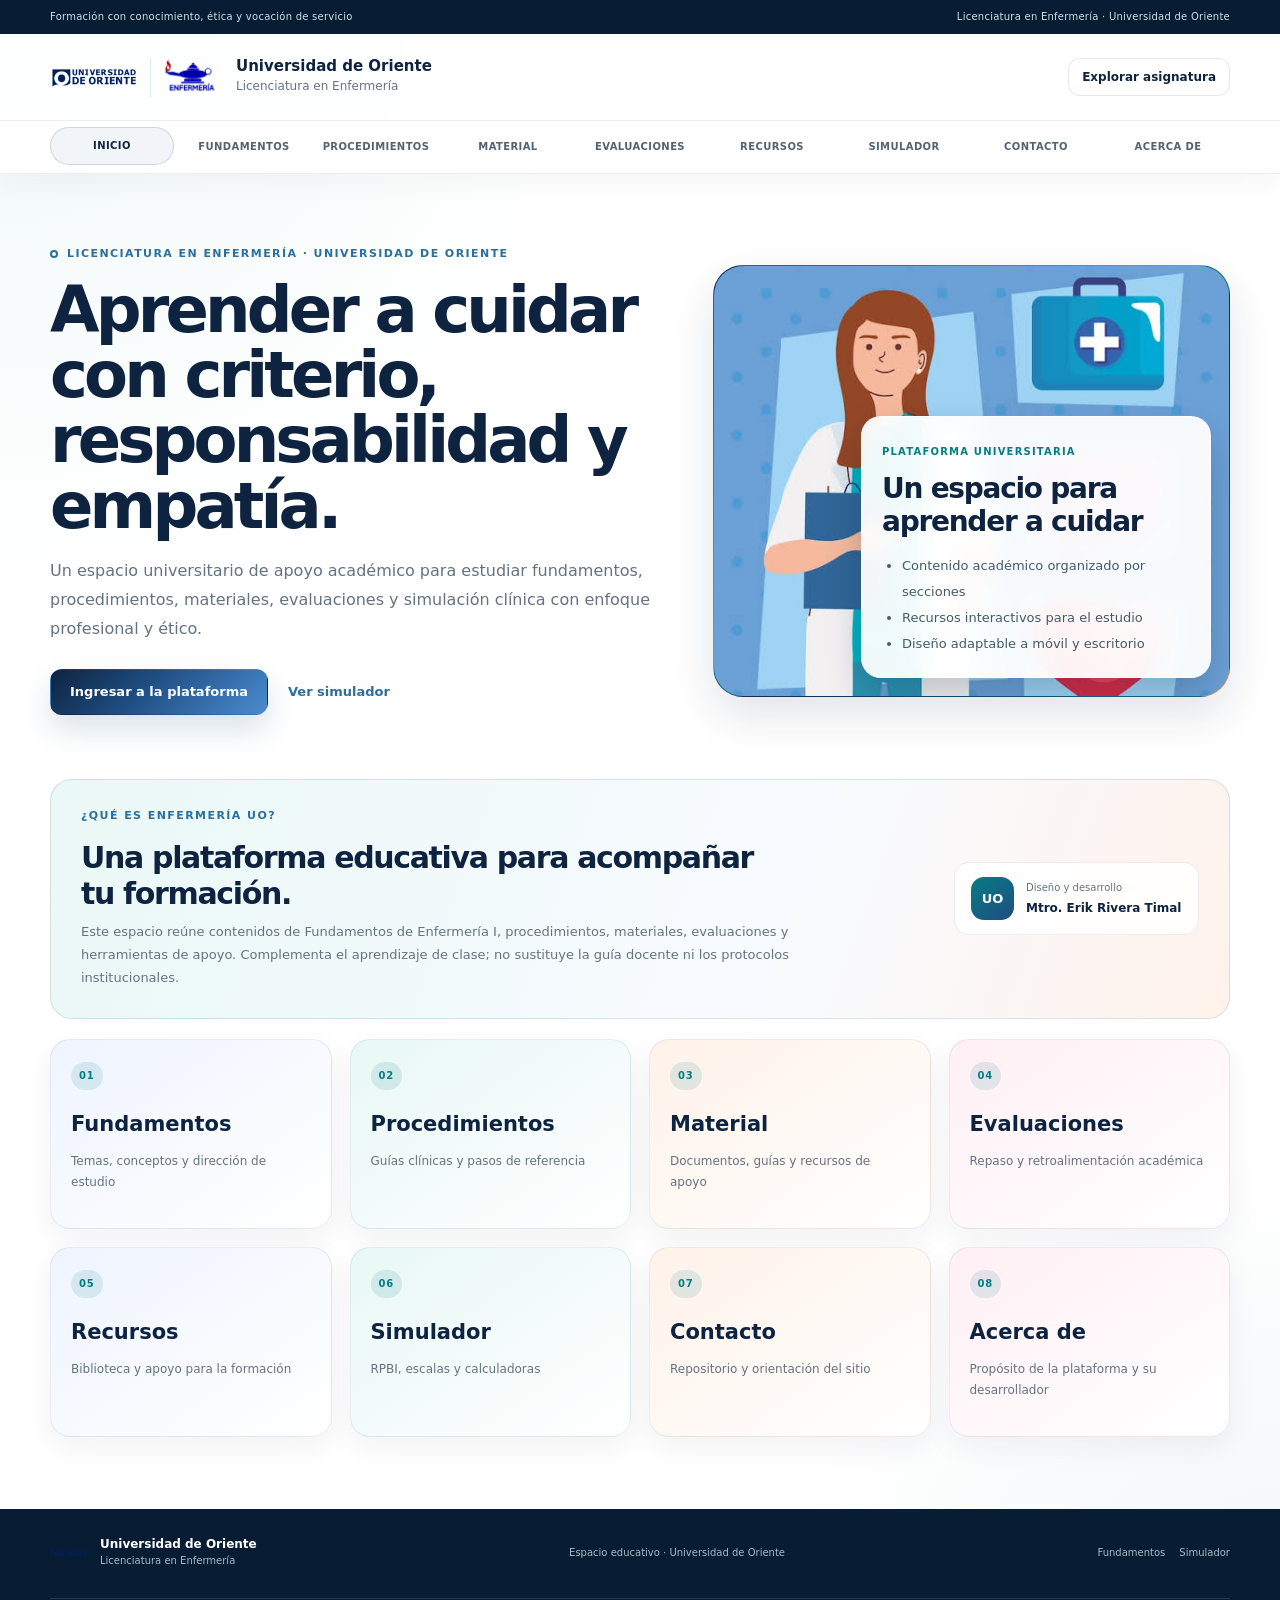
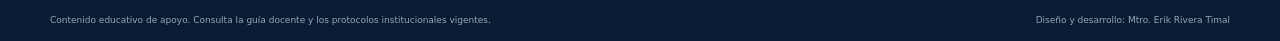
==== commit b09b10a3: "Reorganiza el sitio y añade el juego RPBI Divide los contenidos en páginas de navegación independien" ====
--- a/index.html
+++ b/index.html
@@ -3,196 +3,144 @@
 <head>
   <meta charset="utf-8">
   <meta name="viewport" content="width=device-width, initial-scale=1, viewport-fit=cover">
-  <meta name="theme-color" content="#102a43">
-  <meta name="description" content="Espacio educativo de la Licenciatura en Enfermería. Recursos, fundamentos, procedimientos y evaluaciones.">
-  <title>Enfermería UO | Plataforma académica</title>
+  <meta name="theme-color" content="#0d2340">
+  <meta name="author" content="Mtro. Erik Rivera Timal">
+  <meta name="description" content="Espacio educativo universitario de la Licenciatura en Enfermería de la Universidad de Oriente.">
+  <meta name="apple-mobile-web-app-capable" content="yes">
+  <meta name="apple-mobile-web-app-status-bar-style" content="black-translucent">
+  <meta name="apple-mobile-web-app-title" content="Enfermería UO">
   <link rel="manifest" href="./manifest.webmanifest">
   <link rel="icon" href="./icon.svg" type="image/svg+xml">
   <link rel="apple-touch-icon" href="./icon.svg">
   <link rel="stylesheet" href="./estilos.css">
+  <title>Licenciatura en Enfermería · Universidad de Oriente</title>
 </head>
 <body>
-  <a class="skip-link" href="#contenido">Saltar al contenido principal</a>
-
   <header class="site-header">
     <div class="institutional-bar">
       <div class="container institutional-bar__inner">
         <p>Formación con conocimiento, ética y vocación de servicio</p>
-        <a href="#acerca">Licenciatura en Enfermería · Universidad de Oriente</a>
+        <a href="./index.html">Licenciatura en Enfermería · Universidad de Oriente</a>
       </div>
     </div>
-
     <div class="container masthead">
       <a class="brand" href="./index.html" aria-label="Ir al inicio">
         <span class="brand__logos">
-          <span class="logo-slot logo-slot--university">
-            <img src="./img/logo-uo.png" alt="Logotipo oficial de la Universidad de Oriente">
-          </span>
+          <span class="logo-slot logo-slot--university"><img src="./img/logo-uo.png" alt="Logo Universidad de Oriente"></span>
           <span class="brand__divider" aria-hidden="true"></span>
-          <span class="logo-slot logo-slot--nursing">
-            <img src="./img/logo-enfermeria.png" alt="Logotipo de la Licenciatura en Enfermería">
-          </span>
+          <span class="logo-slot logo-slot--nursing"><img src="./img/logo-enfermeria.png" alt="Logo licenciatura en Enfermería"></span>
         </span>
         <span class="brand__copy">
-          <strong>Enfermería</strong>
+          <strong>Universidad de Oriente</strong>
           <span>Licenciatura en Enfermería</span>
         </span>
       </a>
-
       <div class="header-actions">
-        <a class="button button--subtle header-quick-link" href="./fundamentos.html">Explorar asignatura <span aria-hidden="true">↗</span></a>
+        <a class="button button--subtle header-quick-link" href="./fundamentos.html">Explorar asignatura</a>
+        <button class="menu-toggle" id="menuToggle" type="button" aria-expanded="false" aria-controls="primaryNavigation" aria-label="Abrir menú de navegación">
+          <span></span><span></span><span></span>
+        </button>
       </div>
     </div>
-
     <nav class="primary-nav" id="primaryNavigation" aria-label="Navegación principal">
       <div class="container primary-nav__inner">
         <a href="./index.html">Inicio</a>
-        <a href="./asignaturas.html">Asignaturas</a>
-        <a href="./fundamentos.html">Fundamentos de Enfermería I</a>
+        <a href="./fundamentos.html">Fundamentos</a>
         <a href="./procedimientos.html">Procedimientos</a>
-        <a href="./material-estudio.html">Material de estudio</a>
+        <a href="./materiales.html">Material</a>
         <a href="./evaluaciones.html">Evaluaciones</a>
         <a href="./recursos.html">Recursos</a>
-        <a href="./escalas.html">Escalas de valoración</a>
+        <a href="./simulador.html">Simulador</a>
+        <a href="./contacto.html">Contacto</a>
+        <a href="./acerca.html">Acerca de</a>
       </div>
     </nav>
   </header>
 
-  <main id="contenido">
-    <section class="hero section-shell" id="inicio" aria-labelledby="heroTitle">
-      <div class="container hero__grid">
-        <div class="hero__copy">
+  <main class="landing-page" id="contenido">
+    <section class="landing-hero">
+      <div class="container landing-hero__grid">
+        <div class="landing-copy">
           <p class="eyebrow"><span class="eyebrow__mark" aria-hidden="true"></span> Licenciatura en Enfermería · Universidad de Oriente</p>
-          <h1 id="heroTitle">Aprender a cuidar.<br><span>Cuidar con conocimiento.</span></h1>
-          <p class="hero__intro">Un espacio académico para construir fundamentos, fortalecer habilidades clínicas y acompañar tu formación como profesional de Enfermería.</p>
-          <div class="hero__actions">
-            <a class="button button--primary" href="./fundamentos.html">Explorar Fundamentos I <span aria-hidden="true">→</span></a>
-            <a class="text-link" href="#acerca">Conoce el espacio académico <span aria-hidden="true">↗</span></a>
+          <h1>Aprender a cuidar con criterio, responsabilidad y empatía.</h1>
+          <p>Un espacio universitario de apoyo académico para estudiar fundamentos, procedimientos, materiales, evaluaciones y simulación clínica con enfoque profesional y ético.</p>
+          <div class="hero__actions hero__actions--landing">
+            <a class="button button--primary" href="./fundamentos.html">Ingresar a la plataforma</a>
+            <a class="text-link" href="./simulador.html">Ver simulador</a>
           </div>
         </div>
-
-        <div class="hero-visual">
-          <img class="hero-visual__image" src="./img/enfermera-hero.jpg" alt="Enfermera en su entorno profesional">
-          <div class="hero-visual__label"><span></span> Conocimiento que acompaña el cuidado</div>
-          <div class="hero-visual__caption"><span>Licenciatura en Enfermería</span><strong>Ciencia, presencia y cuidado</strong></div>
-        </div>
-      </div>
-
-      <div class="container hero__footer">
-        <span>Aprendizaje para la práctica</span><span class="hero__footer-rule"></span><span>Formación universitaria</span><span class="hero__footer-rule"></span><span>Vocación de servicio</span>
-      </div>
-    </section>
-
-    <section class="quick-section section-shell" aria-labelledby="quickTitle">
-      <div class="container">
-        <div class="section-heading section-heading--row">
-          <div>
-            <p class="eyebrow">Tu espacio de aprendizaje</p>
-            <h2 id="quickTitle">Continúa desde aquí</h2>
+        <div class="landing-visual">
+          <picture>
+            <source srcset="./img/enfermera-hero.jpg" type="image/jpeg">
+            <img class="landing-image" src="./img/enfermera-hero.svg" alt="Ilustración de una profesional de enfermería con herramientas de cuidado" fetchpriority="high">
+          </picture>
+          <div class="landing-card">
+            <span class="landing-card__label">Plataforma universitaria</span>
+            <h2>Un espacio para aprender a cuidar</h2>
+            <ul>
+              <li>Contenido académico organizado por secciones</li>
+              <li>Recursos interactivos para el estudio</li>
+              <li>Diseño adaptable a móvil y escritorio</li>
+            </ul>
           </div>
-          <p class="section-heading__aside">Accesos rápidos al material de estudio, la práctica y tu autoevaluación.</p>
-        </div>
-
-        <div class="quick-grid">
-          <a class="quick-card quick-card--featured" href="./fundamentos.html">
-            <span class="quick-card__icon" aria-hidden="true">01</span>
-            <span class="quick-card__meta">Asignatura inicial</span>
-            <strong>Fundamentos de Enfermería I</strong>
-            <span class="quick-card__foot">Explorar los 17 temas <span aria-hidden="true">↗</span></span>
-          </a>
-
-          <a class="quick-card" href="./procedimientos.html">
-            <span class="quick-card__icon quick-card__icon--blue" aria-hidden="true">02</span>
-            <span class="quick-card__meta">Aprendizaje práctico</span>
-            <strong>Procedimientos</strong>
-            <span class="quick-card__foot">Revisar guías paso a paso <span aria-hidden="true">↗</span></span>
-          </a>
-
-          <a class="quick-card" href="./evaluaciones.html">
-            <span class="quick-card__icon quick-card__icon--gold" aria-hidden="true">03</span>
-            <span class="quick-card__meta">Comprueba lo aprendido</span>
-            <strong>Evaluaciones</strong>
-            <span class="quick-card__foot">Iniciar autoevaluación <span aria-hidden="true">↗</span></span>
-          </a>
-
-          <a class="quick-card" href="./recursos.html">
-            <span class="quick-card__icon quick-card__icon--rose" aria-hidden="true">04</span>
-            <span class="quick-card__meta">Material de apoyo</span>
-            <strong>Biblioteca de recursos</strong>
-            <span class="quick-card__foot">Explorar materiales <span aria-hidden="true">↗</span></span>
-          </a>
         </div>
       </div>
     </section>
 
-    <section class="course-section section-shell section-shell--tinted" id="asignaturas">
-      <div class="container">
-        <div class="section-heading section-heading--row">
-          <div>
-            <p class="eyebrow">Catálogo académico</p>
-            <h2>Asignaturas y áreas</h2>
-          </div>
-          <p class="section-heading__aside">La plataforma se organiza por áreas temáticas para facilitar el estudio y la búsqueda.</p>
-        </div>
-
-        <div class="course-catalog">
-          <a class="catalog-card" href="./fundamentos.html">
-            <span class="catalog-card__mark">FE</span>
-            <span class="catalog-card__copy">
-              <strong>Fundamentos de Enfermería I</strong>
-              <span>17 temas, procedimientos, recursos y autoevaluación.</span>
-            </span>
-            <span class="catalog-card__status">Disponible</span>
-          </a>
-
-          <a class="catalog-card" href="./procedimientos.html">
-            <span class="catalog-card__mark">PR</span>
-            <span class="catalog-card__copy">
-              <strong>Procedimientos</strong>
-              <span>Guías para valoración, higiene, movilidad y seguridad.</span>
-            </span>
-            <span class="catalog-card__status">Explorar</span>
-          </a>
-
-          <a class="catalog-card" href="./material-estudio.html">
-            <span class="catalog-card__mark">ME</span>
-            <span class="catalog-card__copy">
-              <strong>Material de estudio</strong>
-              <span>Documentos, archivos y recursos del curso.</span>
-            </span>
-            <span class="catalog-card__status">Organizar</span>
-          </a>
-
-          <a class="catalog-card" href="./escalas.html">
-            <span class="catalog-card__mark">EV</span>
-            <span class="catalog-card__copy">
-              <strong>Escalas de valoración</strong>
-              <span>Glasgow, Braden, Morse y escala numérica del dolor.</span>
-            </span>
-            <span class="catalog-card__status">Abrir</span>
-          </a>
-        </div>
+    <section class="container landing-info" aria-label="Información del sitio">
+      <div>
+        <p class="eyebrow">¿Qué es Enfermería UO?</p>
+        <h2>Una plataforma educativa para acompañar tu formación.</h2>
+        <p>Este espacio reúne contenidos de Fundamentos de Enfermería I, procedimientos, materiales, evaluaciones y herramientas de apoyo. Complementa el aprendizaje de clase; no sustituye la guía docente ni los protocolos institucionales.</p>
+      </div>
+      <div class="landing-credit">
+        <span class="landing-credit__mark" aria-hidden="true">UO</span>
+        <p><span>Diseño y desarrollo</span><strong>Mtro. Erik Rivera Timal</strong></p>
       </div>
     </section>
 
-    <section class="about-section section-shell" id="acerca">
-      <div class="container about-grid">
-        <div>
-          <p class="eyebrow">Licenciatura en Enfermería</p>
-          <h2>Un espacio educativo para aprender a cuidar con sentido.</h2>
-        </div>
-
-        <div class="about-profile">
-          <figure class="about-portrait">
-            <img src="./img/enfermera-perfil.avif" alt="Enfermera en una fotografía de perfil institucional" loading="lazy">
-            <figcaption>Formación para el cuidado profesional</figcaption>
-          </figure>
-          <div class="about-copy">
-            <p>Esta plataforma es una base educativa digital para apoyar la formación de estudiantes de Enfermería. Inicia con Fundamentos de Enfermería I y está organizada para ampliar asignaturas, recursos y herramientas de práctica.</p>
-            <p>El portal no representa un sistema de gestión académica ni almacena calificaciones oficiales. La información se presenta como recurso de apoyo y estudio.</p>
-            <p class="about-credit"><span>Diseño y desarrollo</span><strong>Mtro. Erik Rivera Timal</strong></p>
-          </div>
-        </div>
+    <section class="container landing-nav">
+      <div class="landing-grid">
+        <a class="landing-tile landing-tile--primary" href="./fundamentos.html">
+          <span class="landing-tile__tag">01</span>
+          <strong>Fundamentos</strong>
+          <span>Temas, conceptos y dirección de estudio</span>
+        </a>
+        <a class="landing-tile" href="./procedimientos.html">
+          <span class="landing-tile__tag">02</span>
+          <strong>Procedimientos</strong>
+          <span>Guías clínicas y pasos de referencia</span>
+        </a>
+        <a class="landing-tile" href="./materiales.html">
+          <span class="landing-tile__tag">03</span>
+          <strong>Material</strong>
+          <span>Documentos, guías y recursos de apoyo</span>
+        </a>
+        <a class="landing-tile" href="./evaluaciones.html">
+          <span class="landing-tile__tag">04</span>
+          <strong>Evaluaciones</strong>
+          <span>Repaso y retroalimentación académica</span>
+        </a>
+        <a class="landing-tile" href="./recursos.html">
+          <span class="landing-tile__tag">05</span>
+          <strong>Recursos</strong>
+          <span>Biblioteca y apoyo para la formación</span>
+        </a>
+        <a class="landing-tile" href="./simulador.html">
+          <span class="landing-tile__tag">06</span>
+          <strong>Simulador</strong>
+          <span>RPBI, escalas y calculadoras</span>
+        </a>
+        <a class="landing-tile" href="./contacto.html">
+          <span class="landing-tile__tag">07</span>
+          <strong>Contacto</strong>
+          <span>Repositorio y orientación del sitio</span>
+        </a>
+        <a class="landing-tile" href="./acerca.html">
+          <span class="landing-tile__tag">08</span>
+          <strong>Acerca de</strong>
+          <span>Propósito de la plataforma y su desarrollador</span>
+        </a>
       </div>
     </section>
   </main>
@@ -200,17 +148,24 @@
   <footer class="site-footer">
     <div class="container site-footer__main">
       <a class="brand brand--footer" href="./index.html">
-        <img src="./img/logo-uo.png" alt="Logotipo oficial de la Universidad de Oriente">
-        <span class="brand__copy">
-          <strong>Enfermería</strong>
-          <span>Licenciatura en Enfermería</span>
-        </span>
+        <img src="./img/logo-uo.png" alt="Logo Universidad de Oriente">
+        <span class="brand__copy"><strong>Universidad de Oriente</strong><span>Licenciatura en Enfermería</span></span>
       </a>
+      <p>Espacio educativo · Universidad de Oriente</p>
+      <div class="site-footer__links">
+        <a href="./fundamentos.html">Fundamentos</a>
+        <a href="./simulador.html">Simulador</a>
+      </div>
     </div>
     <div class="container site-footer__legal">
       <span>Contenido educativo de apoyo. Consulta la guía docente y los protocolos institucionales vigentes.</span>
       <span>Diseño y desarrollo: Mtro. Erik Rivera Timal</span>
     </div>
   </footer>
+  <script src="./temas.js" defer></script>
+  <script src="./procedimientos.js" defer></script>
+  <script src="./evaluaciones.js" defer></script>
+  <script src="./recursos.js" defer></script>
+  <script src="./app.js" defer></script>
 </body>
 </html>
--- a/estilos.css
+++ b/estilos.css
@@ -1,101 +1,3694 @@
-/* Estilos adicionales para páginas separadas dentro de la misma plataforma */
-.page-shell {
-  padding-block: 64px 28px;
-}
-
-.page-header {
-  padding-block: 24px 0;
-}
-
-.page-header__content {
-  display: grid;
-  gap: 12px;
-}
-
-.page-header__content h1 {
+:root {
+  color-scheme: light;
+  --uo-navy: #0d2340;
+  --uo-navy-dark: #081d34;
+  --uo-blue: #1f4d82;
+  --uo-blue-soft: #edf4ff;
+  --uo-teal: #2a6f9d;
+  --uo-teal-light: #eaf4fb;
+  --uo-gold: #c9a66d;
+  --uo-ink: #1b2d3a;
+  --uo-muted: #647381;
+  --uo-paper: #ffffff;
+  --uo-canvas: #f3f7fb;
+  --uo-surface: #f8fbff;
+  --uo-line: #dce9f3;
+  --uo-shadow: 0 18px 45px rgba(13, 35, 64, .12);
+  --uo-shadow-soft: 0 10px 30px rgba(13, 35, 64, .06);
+  --uo-gradient: linear-gradient(135deg, #0d2340 0%, #1f4d82 42%, #4a8ccf 100%);
+  font-family: Inter, ui-sans-serif, system-ui, -apple-system, BlinkMacSystemFont, "Segoe UI", sans-serif;
+  color: var(--uo-ink);
+  background: var(--uo-paper);
+  font-synthesis: none;
+  text-rendering: optimizeLegibility;
+  -webkit-text-size-adjust: 100%;
+  scroll-behavior: smooth;
+  scroll-padding-top: 95px;
+}
+
+* {
+  box-sizing: border-box;
+}
+
+body {
+  min-width: 320px;
   margin: 0;
-  color: var(--uo-navy);
-  font-size: clamp(32px, 4vw, 48px);
-  line-height: 1.12;
-}
-
-.page-card-grid {
-  display: grid;
-  grid-template-columns: repeat(auto-fit, minmax(240px, 1fr));
-  gap: 18px;
-}
-
-.page-card {
-  display: flex;
-  flex-direction: column;
-  gap: 12px;
-  min-height: 200px;
-  padding: 22px 20px;
-  border: 1px solid var(--uo-line);
-  border-radius: 14px;
+  color: var(--uo-ink);
+  background:
+    radial-gradient(circle at top left, rgba(60, 167, 164, .08), transparent 28%),
+    radial-gradient(circle at bottom right, rgba(49, 92, 125, .06), transparent 24%),
+    var(--uo-paper);
+  line-height: 1.6;
+}
+
+button,
+input,
+select {
+  font: inherit;
+}
+
+button,
+a {
+  -webkit-tap-highlight-color: transparent;
+}
+
+a {
+  color: inherit;
+}
+
+button {
+  color: inherit;
+}
+
+.container {
+  width: min(1180px, calc(100% - 48px));
+  margin-inline: auto;
+}
+
+.visually-hidden,
+.skip-link:not(:focus) {
+  position: absolute;
+  width: 1px;
+  height: 1px;
+  padding: 0;
+  margin: -1px;
+  overflow: hidden;
+  clip: rect(0, 0, 0, 0);
+  white-space: nowrap;
+  border: 0;
+}
+
+.skip-link:focus {
+  position: fixed;
+  z-index: 20;
+  inset: 12px auto auto 12px;
+  padding: 12px 18px;
+  border-radius: 9px;
   background: white;
-  box-shadow: 0 8px 20px rgba(16, 42, 67, 0.04);
-  text-decoration: none;
-  color: var(--uo-ink);
-}
-
-.page-card--neutral {
+  color: var(--uo-navy);
+  box-shadow: var(--uo-shadow);
+}
+
+.section-shell {
+  padding-block: 86px;
+}
+
+.section-shell--tinted {
   background: var(--uo-canvas);
 }
 
-.page-card__meta {
-  color: var(--uo-muted);
-  font-size: 10px;
-  font-weight: 800;
-  letter-spacing: .11em;
-  text-transform: uppercase;
-}
-
-.page-card__title {
-  color: var(--uo-navy);
-  font-size: clamp(18px, 2vw, 26px);
-  line-height: 1.3;
-}
-
-.page-card__desc {
-  margin: 0;
-  color: #536473;
-  font-size: 13px;
-  line-height: 1.8;
-}
-
-.page-card__cta {
-  margin-top: auto;
+.section-shell--dark {
+  color: white;
+  background: var(--uo-navy-dark);
+}
+
+h1,
+h2,
+h3,
+p {
+  margin-top: 0;
+}
+
+h1,
+h2,
+h3,
+strong {
+  text-wrap: pretty;
+}
+
+h2 {
+  margin-bottom: 0;
+  font-size: clamp(29px, 4vw, 42px);
+  line-height: 1.15;
+  letter-spacing: -.045em;
+  color: var(--uo-navy);
+}
+
+.eyebrow {
+  display: flex;
+  align-items: center;
+  gap: 9px;
+  margin-bottom: 16px;
   color: var(--uo-teal);
   font-size: 11px;
+  font-weight: 800;
+  letter-spacing: .13em;
+  line-height: 1.45;
+  text-transform: uppercase;
+}
+
+.eyebrow--light {
+  color: #9dd9d2;
+}
+
+.eyebrow__mark {
+  width: 8px;
+  height: 8px;
+  border: 2px solid currentColor;
+  border-radius: 50%;
+}
+
+.button {
+  display: inline-flex;
+  min-height: 46px;
+  align-items: center;
+  justify-content: center;
+  gap: 12px;
+  padding: 11px 19px;
+  border: 1px solid transparent;
+  border-radius: 12px;
+  font-size: 13px;
+  font-weight: 750;
+  line-height: 1.25;
+  text-align: center;
+  text-decoration: none;
+  cursor: pointer;
+  transition: background .18s ease, color .18s ease, border-color .18s ease, box-shadow .18s ease, transform .18s ease;
+}
+
+.button:hover {
+  transform: translateY(-1px);
+}
+
+.button:focus-visible,
+a:focus-visible,
+button:focus-visible,
+input:focus-visible,
+select:focus-visible {
+  outline: 3px solid rgba(22, 143, 138, .42);
+  outline-offset: 3px;
+}
+
+.button--primary {
+  color: white;
+  background: var(--uo-gradient);
+  box-shadow: 0 14px 30px rgba(49, 92, 125, .18);
+}
+
+.button--primary:hover {
+  box-shadow: 0 18px 35px rgba(49, 92, 125, .2);
+}
+
+.button--light {
+  color: var(--uo-navy);
+  background: white;
+}
+
+.button--light:hover {
+  background: #eff7f6;
+}
+
+.button--subtle {
+  min-height: 38px;
+  padding: 8px 13px;
+  border-color: rgba(16, 42, 67, .1);
+  color: var(--uo-navy);
+  background: rgba(255, 255, 255, .9);
+  backdrop-filter: blur(12px);
+  font-size: 12px;
+}
+
+[hidden] {
+  display: none !important;
+}
+
+.button--outline {
+  border-color: var(--uo-line);
+  color: var(--uo-navy);
+  background: white;
+}
+
+.button--outline:hover {
+  border-color: var(--uo-teal);
+  color: var(--uo-teal);
+}
+
+.text-link {
+  display: inline-flex;
+  align-items: center;
+  gap: 9px;
+  color: var(--uo-teal);
+  font-size: 13px;
+  font-weight: 750;
+  text-decoration: none;
+}
+
+.text-link:hover {
+  color: var(--uo-navy);
+}
+
+.institutional-bar {
+  color: #d2dfe7;
+  background: var(--uo-navy-dark);
+}
+
+.institutional-bar__inner {
+  min-height: 34px;
+  display: flex;
+  align-items: center;
+  justify-content: space-between;
+  gap: 16px;
+}
+
+.institutional-bar p,
+.institutional-bar a {
+  margin: 0;
+  color: inherit;
+  font-size: 10px;
+  letter-spacing: .025em;
+  text-decoration: none;
+}
+
+.institutional-bar a:hover {
+  color: white;
+}
+
+.site-header {
+  position: sticky;
+  top: 0;
+  z-index: 30;
+  background: rgba(255, 255, 255, .82);
+  backdrop-filter: blur(12px);
+  box-shadow: 0 10px 25px rgba(16, 42, 67, .04);
+}
+
+.masthead {
+  min-height: 86px;
+  display: flex;
+  align-items: center;
+  justify-content: space-between;
+  gap: 24px;
+}
+
+.brand {
+  display: inline-flex;
+  align-items: center;
+  gap: 15px;
+  color: inherit;
+  text-decoration: none;
+}
+
+.brand__logos {
+  display: inline-flex;
+  align-items: center;
+  gap: 12px;
+}
+
+.brand__divider {
+  width: 1px;
+  height: 39px;
+  background: var(--uo-line);
+}
+
+.logo-slot {
+  position: relative;
+  display: grid;
+  width: 51px;
+  height: 51px;
+  place-items: center;
+}
+
+.logo-slot--university {
+  width: 88px;
+}
+
+.logo-slot--nursing {
+  width: 58px;
+}
+
+.logo-slot img {
+  display: block;
+  width: 100%;
+  height: 100%;
+  max-width: 100%;
+  max-height: 100%;
+  object-fit: contain;
+}
+
+.logo-slot img:not([hidden]) {
+  position: absolute;
+  inset: 0;
+  margin: auto;
+}
+
+.brand__copy {
+  display: grid;
+  gap: 2px;
+}
+
+.brand__copy strong {
+  color: var(--uo-navy);
+  font-size: 15px;
+  line-height: 1.2;
+}
+
+.brand__copy>span {
+  color: var(--uo-muted);
+  font-size: 12px;
+}
+
+.header-actions {
+  display: flex;
+  align-items: center;
+  gap: 14px;
+}
+
+.menu-toggle {
+  display: none;
+  width: 42px;
+  height: 42px;
+  flex-direction: column;
+  align-items: center;
+  justify-content: center;
+  gap: 5px;
+  border: 1px solid var(--uo-line);
+  border-radius: 10px;
+  background: white;
+  cursor: pointer;
+}
+
+.menu-toggle span {
+  width: 17px;
+  height: 2px;
+  border-radius: 2px;
+  background: var(--uo-navy);
+}
+
+.primary-nav {
+  border-block: 1px solid rgba(16, 42, 67, .08);
+  background: rgba(255, 255, 255, .82);
+  backdrop-filter: blur(12px);
+}
+
+.primary-nav__inner {
+  min-height: 52px;
+  display: grid;
+  grid-template-columns: repeat(auto-fit, minmax(118px, 1fr));
+  align-items: center;
+  gap: 8px;
+}
+
+.primary-nav a {
+  display: inline-flex;
+  align-items: center;
+  justify-content: center;
+  min-height: 38px;
+  padding: 8px 10px;
+  border: 1px solid transparent;
+  border-radius: 999px;
+  color: #526371;
+  font-size: 10px;
   font-weight: 800;
   letter-spacing: .04em;
   text-decoration: none;
   text-transform: uppercase;
-}
-
-.page-card__badge {
-  display: inline-flex;
-  align-items: center;
-  justify-content: center;
-  width: fit-content;
-  min-height: 26px;
-  padding: 0 12px;
-  border-radius: 999px;
-  background: var(--uo-teal-light);
-  color: var(--uo-navy);
+  white-space: nowrap;
+  transition: color .18s ease, background .18s ease, border-color .18s ease, transform .18s ease;
+}
+
+.primary-nav a:hover,
+.primary-nav a.is-current {
+  border-color: rgba(41, 78, 108, .18);
+  color: var(--uo-navy);
+  background: rgba(31, 77, 130, .06);
+  transform: translateY(-1px);
+}
+
+.page-shell {
+  padding-block: 64px;
+}
+
+.subpage-hero {
+  padding-block: 48px 26px;
+}
+
+.subpage-hero__card {
+  display: grid;
+  gap: 18px;
+  padding: 34px 28px;
+  border: 1px solid rgba(31, 77, 130, .12);
+  border-radius: 22px;
+  background: linear-gradient(135deg, rgba(237, 244, 255, .9), rgba(255, 255, 255, .95));
+  box-shadow: var(--uo-shadow-soft);
+}
+
+.subpage-hero__eyebrow {
+  color: var(--uo-blue);
   font-size: 10px;
   font-weight: 800;
-}
-
-.page-panel {
-  padding: 26px;
-  border: 1px solid var(--uo-line);
+  letter-spacing: .12em;
+  text-transform: uppercase;
+}
+
+.subpage-hero__title {
+  margin: 0;
+  color: var(--uo-navy);
+  font-size: clamp(30px, 4vw, 48px);
+  letter-spacing: -.04em;
+}
+
+.subpage-hero__text {
+  margin: 0;
+  max-width: 620px;
+  color: var(--uo-muted);
+  font-size: 14px;
+  line-height: 1.8;
+}
+
+.page-grid {
+  display: grid;
+  grid-template-columns: repeat(3, minmax(0, 1fr));
+  gap: 18px;
+}
+
+.page-card {
+  display: flex;
+  flex-direction: column;
+  min-height: 200px;
+  padding: 24px 22px;
+  border: 1px solid rgba(13, 35, 64, .08);
   border-radius: 18px;
   background: white;
-  box-shadow: 0 12px 28px rgba(16, 42, 67, 0.04);
-}
-
-.page-panel--light {
-  background: rgba(255, 255, 255, .95);
-}
+  box-shadow: var(--uo-shadow-soft);
+}
+
+.page-card__tag {
+  display: inline-flex;
+  align-self: flex-start;
+  margin-bottom: 16px;
+  padding: 6px 9px;
+  border-radius: 999px;
+  background: #edf4ff;
+  color: var(--uo-blue);
+  font-size: 9px;
+  font-weight: 800;
+  letter-spacing: .08em;
+  text-transform: uppercase;
+}
+
+.page-card h3 {
+  margin: 0 0 10px;
+  color: var(--uo-navy);
+  font-size: 22px;
+}
+
+.page-card p,
+.page-card li {
+  color: var(--uo-muted);
+  font-size: 12px;
+  line-height: 1.8;
+}
+
+.page-card ul {
+  margin: 0;
+  padding-left: 18px;
+}
+
+.page-card__link {
+  display: inline-flex;
+  align-items: center;
+  margin-top: auto;
+  color: var(--uo-blue);
+  font-size: 11px;
+  font-weight: 800;
+  text-decoration: none;
+}
+
+.page-card__link:hover {
+  text-decoration: underline;
+}
+
+.simulator-shell {
+  display: grid;
+  grid-template-columns: 1.1fr .9fr;
+  gap: 24px;
+}
+
+.simulator-panel {
+  padding: 24px;
+  border: 1px solid rgba(13, 35, 64, .08);
+  border-radius: 18px;
+  background: white;
+  box-shadow: var(--uo-shadow-soft);
+}
+
+.simulator-panel h3 {
+  margin-top: 0;
+  margin-bottom: 14px;
+  color: var(--uo-navy);
+  font-size: 24px;
+}
+
+.simulator-list {
+  display: grid;
+  gap: 10px;
+  margin: 0;
+  padding: 0;
+  list-style: none;
+}
+
+.simulator-list button {
+  width: 100%;
+  padding: 12px 14px;
+  border: 1px solid rgba(13, 35, 64, .08);
+  border-radius: 12px;
+  background: #f7fbff;
+  color: var(--uo-navy);
+  text-align: left;
+  cursor: pointer;
+}
+
+.simulator-list button.is-selected {
+  border-color: rgba(31, 77, 130, .4);
+  background: rgba(31, 77, 130, .05);
+}
+
+.simulator-result {
+  margin-top: 18px;
+  padding: 14px 16px;
+  border-radius: 12px;
+  background: #edf7f4;
+  color: #1b5b4f;
+  font-size: 13px;
+  line-height: 1.7;
+}
+
+@media (max-width: 760px) {
+  .page-grid,
+  .simulator-shell {
+    grid-template-columns: 1fr;
+  }
+}
+
+.hero {
+  position: relative;
+  overflow: hidden;
+  padding-block: 74px 22px;
+  background: linear-gradient(120deg, #ffffff 0%, #f7fafb 54%, #edf4f8 100%);
+}
+
+.hero::before {
+  position: absolute;
+  width: 420px;
+  height: 420px;
+  right: 40%;
+  bottom: -300px;
+  border: 1px solid rgba(49, 92, 125, .08);
+  border-radius: 50%;
+  content: "";
+}
+
+.hero::after {
+  position: absolute;
+  inset: 18px auto auto 58%;
+  width: 170px;
+  height: 170px;
+  border-radius: 50%;
+  background: rgba(60, 167, 164, .08);
+  filter: blur(24px);
+  content: "";
+}
+
+.hero__grid {
+  position: relative;
+  display: grid;
+  grid-template-columns: 1.08fr .92fr;
+  align-items: center;
+  gap: 56px;
+}
+
+.hero__copy {
+  padding-block: 10px 20px;
+}
+
+.hero h1 {
+  margin: 0 0 19px;
+  color: var(--uo-navy);
+  font-size: clamp(39px, 5.5vw, 63px);
+  font-weight: 790;
+  letter-spacing: -.057em;
+  line-height: 1.02;
+}
+
+.hero h1 span {
+  color: var(--uo-navy);
+}
+
+.hero__intro {
+  max-width: 520px;
+  margin-bottom: 28px;
+  color: #536473;
+  font-size: 15px;
+  line-height: 1.8;
+}
+
+.hero__actions {
+  display: flex;
+  align-items: center;
+  flex-wrap: wrap;
+  gap: 20px;
+}
+
+.hero__trust {
+  display: flex;
+  align-items: center;
+  gap: 13px;
+  margin-top: 42px;
+}
+
+.install-app {
+  margin-top: 15px;
+}
+
+.install-help {
+  display: none;
+  margin: 10px 0 0;
+  color: var(--uo-muted);
+  font-size: 10px;
+}
+
+.install-help.is-visible {
+  display: block;
+}
+
+.hero__trust p {
+  max-width: 330px;
+  margin: 0;
+  color: var(--uo-muted);
+  font-size: 11px;
+  line-height: 1.5;
+}
+
+.trust-mark {
+  display: grid;
+  width: 29px;
+  height: 29px;
+  flex: 0 0 auto;
+  place-items: center;
+  border: 1px solid #cce5df;
+  border-radius: 50%;
+  color: var(--uo-teal);
+  background: #eaf5f2;
+  font-size: 15px;
+}
+
+.hero-visual {
+  position: relative;
+  overflow: hidden;
+  min-height: 350px;
+  padding: 17px;
+  border: 1px solid #dce4eb;
+  border-radius: 18px;
+  background: #eaf0f5;
+  box-shadow: 0 24px 60px rgba(16, 42, 67, .14);
+}
+
+.hero-visual__image {
+  position: absolute;
+  inset: 0;
+  width: 100%;
+  height: 100%;
+  object-fit: cover;
+  object-position: center 34%;
+}
+
+.hero-visual__label {
+  position: relative;
+  z-index: 2;
+  display: flex;
+  align-items: center;
+  gap: 8px;
+  padding: 10px 13px;
+  border: 1px solid rgba(220, 228, 235, .9);
+  border-radius: 30px;
+  color: var(--uo-navy);
+  background: rgba(255, 255, 255, .94);
+  font-size: 10px;
+  font-weight: 740;
+}
+
+.hero-visual__label span {
+  width: 7px;
+  height: 7px;
+  border-radius: 50%;
+  background: var(--uo-navy);
+}
+
+.hero-visual__caption {
+  position: absolute;
+  right: 20px;
+  bottom: 20px;
+  left: 20px;
+  display: grid;
+  gap: 2px;
+  padding: 12px 16px;
+  border: 1px solid rgba(255, 255, 255, .66);
+  border-radius: 10px;
+  color: white;
+  background: rgba(11, 32, 54, .82);
+  backdrop-filter: blur(8px);
+}
+
+.hero-visual__caption span {
+  color: #d2dfeb;
+  font-size: 9px;
+  letter-spacing: .08em;
+  text-transform: uppercase;
+}
+
+.hero-visual__caption strong {
+  font-size: 13px;
+}
+
+.hero__footer {
+  position: relative;
+  display: flex;
+  align-items: center;
+  justify-content: center;
+  gap: 19px;
+  padding-block: 22px 13px;
+  color: #71808a;
+  font-size: 10px;
+  font-weight: 700;
+  letter-spacing: .06em;
+  text-transform: uppercase;
+}
+
+.hero__footer-rule {
+  width: 22px;
+  height: 1px;
+  background: #bdcbd0;
+}
+
+.welcome-section {
+  padding-block: 78px;
+}
+
+.welcome-grid,
+.about-grid {
+  display: grid;
+  grid-template-columns: 1fr 1fr;
+  align-items: start;
+  gap: 86px;
+}
+
+.welcome-grid h2,
+.about-grid h1,
+.about-grid h2 {
+  max-width: 515px;
+}
+
+.welcome-grid h2 span {
+  color: var(--uo-navy);
+}
+
+.welcome-copy,
+.about-copy {
+  color: #5f6f7b;
+  font-size: 13px;
+  line-height: 1.85;
+}
+
+.welcome-copy p,
+.about-copy p {
+  margin-bottom: 15px;
+}
+
+.welcome-copy .text-link,
+.about-copy .text-link {
+  margin-top: 6px;
+}
+
+.quick-section {
+  padding-top: 68px;
+}
+
+.section-heading {
+  margin-bottom: 31px;
+}
+
+.section-heading--row {
+  display: flex;
+  align-items: end;
+  justify-content: space-between;
+  gap: 35px;
+}
+
+.section-heading .eyebrow {
+  margin-bottom: 11px;
+}
+
+.section-heading h1,
+.section-heading h2 {
+  font-size: clamp(28px, 3.6vw, 38px);
+}
+
+.section-heading__aside {
+  max-width: 360px;
+  margin: 0 0 4px;
+  color: var(--uo-muted);
+  font-size: 12px;
+  line-height: 1.7;
+}
+
+.quick-grid {
+  display: grid;
+  grid-template-columns: repeat(4, 1fr);
+  gap: 15px;
+}
+
+.quick-card {
+  min-height: 192px;
+  display: flex;
+  flex-direction: column;
+  align-items: flex-start;
+  padding: 20px 19px 17px;
+  border: 1px solid rgba(16, 42, 67, .08);
+  border-radius: 18px;
+  color: var(--uo-ink);
+  background: linear-gradient(180deg, rgba(255,255,255,.96), rgba(247,250,251,.96));
+  text-decoration: none;
+  box-shadow: var(--uo-shadow-soft);
+  transition: transform .2s ease, box-shadow .2s ease, border-color .2s ease;
+}
+
+.quick-card:hover {
+  transform: translateY(-4px);
+  border-color: rgba(49, 92, 125, .2);
+  box-shadow: var(--uo-shadow);
+}
+
+.quick-card--featured {
+  border-color: rgba(60, 167, 164, .3);
+  background: linear-gradient(145deg, #f5fbfa, #fff);
+}
+
+.quick-card__icon {
+  display: grid;
+  width: 37px;
+  height: 37px;
+  place-items: center;
+  border-radius: 10px;
+  color: #157d76;
+  background: var(--uo-teal-light);
+  font-size: 11px;
+  font-weight: 850;
+}
+
+.quick-card__icon--blue {
+  color: var(--uo-blue);
+  background: var(--uo-blue-soft);
+}
+
+.quick-card__icon--gold {
+  color: #947644;
+  background: #f5efe4;
+}
+
+.quick-card__icon--rose {
+  color: #97606a;
+  background: #f8eff0;
+}
+
+.quick-card__meta {
+  margin-top: 18px;
+  color: var(--uo-muted);
+  font-size: 10px;
+}
+
+.quick-card>strong {
+  margin-top: 3px;
+  color: var(--uo-navy);
+  font-size: 14px;
+  line-height: 1.35;
+}
+
+.quick-card__foot {
+  display: flex;
+  width: 100%;
+  align-items: center;
+  justify-content: space-between;
+  margin-top: auto;
+  padding-top: 17px;
+  color: var(--uo-teal);
+  font-size: 10px;
+  font-weight: 750;
+}
+
+.course-catalog {
+  display: grid;
+  grid-template-columns: repeat(2, minmax(0, 1fr));
+  gap: 13px;
+  margin-top: 22px;
+}
+
+.catalog-card {
+  display: flex;
+  align-items: center;
+  gap: 13px;
+  padding: 15px 17px;
+  border: 1px solid var(--uo-line);
+  border-radius: 11px;
+  background: white;
+  text-decoration: none;
+  transition: border-color .18s ease, box-shadow .18s ease;
+}
+
+.catalog-card:hover {
+  border-color: #a9d1ca;
+  box-shadow: 0 7px 20px rgba(16, 42, 67, .06);
+}
+
+.catalog-card__mark {
+  display: grid;
+  width: 36px;
+  height: 36px;
+  flex: 0 0 auto;
+  place-items: center;
+  border-radius: 9px;
+  color: #147970;
+  background: #e5f3f0;
+  font-size: 10px;
+  font-weight: 850;
+}
+
+.catalog-card__copy {
+  flex: 1;
+}
+
+.catalog-card__copy strong,
+.catalog-card__copy span {
+  display: block;
+}
+
+.catalog-card__copy strong {
+  color: var(--uo-navy);
+  font-size: 11px;
+}
+
+.catalog-card__copy span {
+  color: var(--uo-muted);
+  font-size: 9px;
+  line-height: 1.5;
+}
+
+.catalog-card__status {
+  flex: 0 0 auto;
+  color: var(--uo-teal);
+  font-size: 9px;
+  font-weight: 750;
+}
+
+.course-section {
+  padding-block: 74px 88px;
+}
+
+.course-banner {
+  display: grid;
+  grid-template-columns: 1fr .34fr;
+  overflow: hidden;
+  border-radius: 18px;
+  color: white;
+  background: linear-gradient(112deg, #123553, #165a68);
+  box-shadow: 0 15px 38px rgba(16, 42, 67, .13);
+}
+
+.course-banner__copy {
+  position: relative;
+  padding: 34px 42px 38px;
+}
+
+.course-banner__copy::after {
+  position: absolute;
+  width: 205px;
+  height: 205px;
+  right: 13%;
+  bottom: -140px;
+  border: 1px solid rgba(255, 255, 255, .13);
+  border-radius: 50%;
+  content: "";
+}
+
+.course-banner h1,
+.course-banner h2 {
+  margin-bottom: 13px;
+  color: white;
+  font-size: clamp(29px, 4vw, 41px);
+}
+
+.course-banner__copy>p:not(.eyebrow) {
+  max-width: 580px;
+  margin-bottom: 23px;
+  color: #d4e1e8;
+  font-size: 13px;
+  line-height: 1.7;
+}
+
+.course-banner__aside {
+  position: relative;
+  display: grid;
+  align-content: center;
+  justify-items: start;
+  gap: 1px;
+  padding: 23px 31px;
+  border-left: 1px solid rgba(255, 255, 255, .14);
+  background: rgba(7, 29, 48, .2);
+}
+
+.course-banner__number {
+  color: #a7dfd6;
+  font-family: Georgia, serif;
+  font-size: 49px;
+  line-height: 1.1;
+}
+
+.course-banner__number+span {
+  color: #d5e3e9;
+  font-size: 11px;
+  line-height: 1.4;
+}
+
+.course-banner__divider {
+  width: 100%;
+  height: 1px;
+  margin-block: 12px;
+  background: rgba(255, 255, 255, .16);
+}
+
+.course-banner__progress-label {
+  color: #a5c2ce;
+  font-size: 10px;
+}
+
+.course-banner__aside>strong {
+  color: white;
+  font-size: 11px;
+}
+
+.progress-track {
+  width: 100%;
+  height: 6px;
+  overflow: hidden;
+  border-radius: 20px;
+  background: #e8edef;
+}
+
+.progress-track>span {
+  display: block;
+  width: 0;
+  height: 100%;
+  border-radius: inherit;
+  background: var(--uo-teal);
+  transition: width .3s ease;
+}
+
+.progress-track--light {
+  margin-top: 9px;
+  background: rgba(255, 255, 255, .17);
+}
+
+.progress-track--light>span {
+  background: #7ee0c8;
+}
+
+.section-heading--topics {
+  margin-top: 62px;
+  scroll-margin-top: 100px;
+}
+
+.topic-filters,
+.resource-filters {
+  display: flex;
+  align-items: center;
+  flex-wrap: wrap;
+  gap: 8px;
+  margin-bottom: 22px;
+}
+
+.filter-chip {
+  min-height: 36px;
+  display: inline-flex;
+  align-items: center;
+  gap: 7px;
+  padding: 7px 12px;
+  border: 1px solid var(--uo-line);
+  border-radius: 30px;
+  color: #667784;
+  background: white;
+  font-size: 10px;
+  font-weight: 700;
+  cursor: pointer;
+  transition: .18s ease;
+}
+
+.filter-chip:hover,
+.filter-chip.is-active {
+  border-color: var(--uo-navy);
+  color: white;
+  background: var(--uo-navy);
+}
+
+.filter-chip span {
+  display: grid;
+  min-width: 18px;
+  height: 18px;
+  place-items: center;
+  border-radius: 20px;
+  color: inherit;
+  background: rgba(127, 150, 165, .13);
+  font-size: 9px;
+}
+
+.topic-grid {
+  display: grid;
+  grid-template-columns: repeat(3, 1fr);
+  gap: 13px;
+}
+
+.topic-card {
+  min-height: 154px;
+  display: flex;
+  flex-direction: column;
+  align-items: flex-start;
+  padding: 17px 18px 15px;
+  border: 1px solid var(--uo-line);
+  border-radius: 12px;
+  background: white;
+  transition: transform .2s ease, box-shadow .2s ease, border-color .2s ease;
+}
+
+.topic-card:hover {
+  transform: translateY(-3px);
+  border-color: #bddbd6;
+  box-shadow: 0 12px 28px rgba(16, 42, 67, .07);
+}
+
+.topic-card__top {
+  display: flex;
+  width: 100%;
+  align-items: center;
+  justify-content: space-between;
+  gap: 10px;
+}
+
+.topic-card__number {
+  color: #8a9aa6;
+  font-size: 10px;
+  font-weight: 800;
+  letter-spacing: .08em;
+}
+
+.topic-status {
+  min-height: 22px;
+  display: inline-flex;
+  align-items: center;
+  gap: 5px;
+  padding: 3px 8px;
+  border-radius: 30px;
+  color: #61727e;
+  background: #f0f3f5;
+  font-size: 9px;
+  font-weight: 700;
+}
+
+.topic-status::before {
+  width: 6px;
+  height: 6px;
+  border-radius: 50%;
+  background: #a4b2ba;
+  content: "";
+}
+
+.topic-status--done {
+  color: #13776a;
+  background: #e4f4ef;
+}
+
+.topic-status--done::before {
+  background: #1d9b82;
+}
+
+.topic-card h3 {
+  margin: 15px 0 4px;
+  color: var(--uo-navy);
+  font-size: 14px;
+  line-height: 1.35;
+}
+
+.topic-card__description {
+  margin: 0;
+  color: var(--uo-muted);
+  font-size: 10px;
+  line-height: 1.6;
+}
+
+.topic-card__open {
+  display: flex;
+  width: 100%;
+  align-items: center;
+  justify-content: space-between;
+  margin-top: auto;
+  padding: 14px 0 0;
+  border: 0;
+  color: var(--uo-teal);
+  background: transparent;
+  font-size: 10px;
+  font-weight: 760;
+  text-align: left;
+  cursor: pointer;
+}
+
+.empty-state {
+  grid-column: 1 / -1;
+  padding: 30px 20px;
+  border: 1px dashed #cad6dc;
+  border-radius: 12px;
+  color: var(--uo-muted);
+  background: rgba(255, 255, 255, .5);
+  font-size: 13px;
+  text-align: center;
+}
+
+.search-section {
+  padding-block: 73px;
+}
+
+.search-panel {
+  display: grid;
+  grid-template-columns: .65fr 1fr;
+  align-items: center;
+  gap: 20px 48px;
+  padding: 35px 38px;
+  border: 1px solid #dfe8ec;
+  border-radius: 17px;
+  background: linear-gradient(115deg, #fbfcfc, #f5f9fa);
+}
+
+.search-panel__intro .eyebrow {
+  margin-bottom: 9px;
+}
+
+.search-panel__intro h1,
+.search-panel__intro h2 {
+  font-size: 27px;
+}
+
+.search-panel__intro>p:not(.eyebrow) {
+  margin: 8px 0 0;
+  color: var(--uo-muted);
+  font-size: 11px;
+  line-height: 1.6;
+}
+
+.search-box {
+  display: grid;
+  grid-template-columns: auto minmax(0, 1fr) auto;
+  align-items: center;
+  gap: 9px;
+  padding: 6px;
+  border: 1px solid #dce5e9;
+  border-radius: 11px;
+  background: white;
+  box-shadow: 0 6px 18px rgba(25, 50, 65, .04);
+}
+
+.search-box:focus-within {
+  border-color: #68b6af;
+  box-shadow: 0 0 0 3px rgba(22, 143, 138, .11);
+}
+
+.search-box__icon {
+  padding-left: 10px;
+  color: var(--uo-teal);
+  font-size: 27px;
+  line-height: 1;
+}
+
+.search-box input {
+  width: 100%;
+  min-width: 0;
+  min-height: 42px;
+  border: 0;
+  outline: 0;
+  color: var(--uo-ink);
+  background: transparent;
+  font-size: 12px;
+}
+
+.search-box input:focus-visible {
+  outline: 0;
+}
+
+.search-box .button {
+  min-height: 40px;
+  padding: 9px 16px;
+}
+
+.search-results {
+  grid-column: 2;
+  display: grid;
+  gap: 7px;
+}
+
+.search-result {
+  display: flex;
+  align-items: center;
+  justify-content: space-between;
+  gap: 12px;
+  padding: 10px 12px;
+  border: 1px solid var(--uo-line);
+  border-radius: 8px;
+  color: var(--uo-navy);
+  background: white;
+  text-align: left;
+  cursor: pointer;
+}
+
+.search-result:hover {
+  border-color: #b7dad4;
+}
+
+.search-result strong {
+  display: block;
+  font-size: 11px;
+}
+
+.search-result span {
+  color: var(--uo-muted);
+  font-size: 9px;
+}
+
+.search-result__type {
+  flex: 0 0 auto;
+  padding: 4px 7px;
+  border-radius: 20px;
+  color: #137a73 !important;
+  background: #e7f5f1;
+  font-size: 9px !important;
+  font-weight: 750;
+}
+
+.search-empty {
+  margin: 0;
+  padding: 10px 2px 0;
+  color: var(--uo-muted);
+  font-size: 11px;
+}
+
+.procedures-section {
+  padding-block: 79px;
+}
+
+.procedure-grid {
+  display: grid;
+  grid-template-columns: repeat(3, 1fr);
+  gap: 15px;
+}
+
+.procedure-card {
+  min-height: 203px;
+  display: flex;
+  flex-direction: column;
+  align-items: flex-start;
+  padding: 21px;
+  border: 1px solid var(--uo-line);
+  border-radius: 13px;
+  background: white;
+  transition: transform .2s ease, box-shadow .2s ease;
+}
+
+.procedure-card:hover {
+  transform: translateY(-4px);
+  box-shadow: var(--uo-shadow);
+}
+
+.procedure-card__tag {
+  padding: 5px 8px;
+  border-radius: 20px;
+  color: #166e70;
+  background: #e6f3f1;
+  font-size: 9px;
+  font-weight: 750;
+}
+
+.procedure-card h3 {
+  margin: 17px 0 7px;
+  color: var(--uo-navy);
+  font-size: 15px;
+}
+
+.procedure-card p {
+  margin-bottom: 15px;
+  color: var(--uo-muted);
+  font-size: 11px;
+  line-height: 1.65;
+}
+
+.procedure-card button {
+  display: flex;
+  width: 100%;
+  align-items: center;
+  justify-content: space-between;
+  margin-top: auto;
+  padding: 0;
+  border: 0;
+  color: var(--uo-teal);
+  background: transparent;
+  font-size: 10px;
+  font-weight: 760;
+  text-align: left;
+  cursor: pointer;
+}
+
+.section-footnote {
+  margin: 18px 0 0;
+  color: #72818c;
+  font-size: 10px;
+  line-height: 1.7;
+}
+
+.materials-section {
+  padding-block: 80px;
+}
+
+.materials-layout {
+  display: grid;
+  grid-template-columns: .7fr 1fr;
+  align-items: start;
+  gap: 70px;
+}
+
+.materials-layout h1,
+.materials-layout h2 {
+  max-width: 380px;
+}
+
+.materials-intro {
+  max-width: 430px;
+  margin: 17px 0 20px;
+  color: var(--uo-muted);
+  font-size: 12px;
+  line-height: 1.8;
+}
+
+.material-list {
+  display: grid;
+}
+
+.material-row {
+  display: grid;
+  grid-template-columns: 41px 1fr auto;
+  align-items: center;
+  gap: 14px;
+  padding: 16px 0;
+  border-bottom: 1px solid var(--uo-line);
+}
+
+.material-row:first-child {
+  border-top: 1px solid var(--uo-line);
+}
+
+.material-row__icon {
+  display: grid;
+  width: 39px;
+  height: 39px;
+  place-items: center;
+  border-radius: 10px;
+  color: var(--uo-blue);
+  background: var(--uo-blue-soft);
+  font-size: 10px;
+  font-weight: 850;
+}
+
+.material-row__body strong {
+  display: block;
+  color: var(--uo-navy);
+  font-size: 12px;
+}
+
+.material-row__body span {
+  color: var(--uo-muted);
+  font-size: 10px;
+}
+
+.material-row__status {
+  padding: 5px 8px;
+  border-radius: 20px;
+  color: #627480;
+  background: #f0f3f4;
+  font-size: 9px;
+  font-weight: 700;
+}
+
+.material-row a {
+  font-size: 11px;
+}
+
+.assessment-section {
+  position: relative;
+  overflow: hidden;
+  padding-block: 84px;
+}
+
+.assessment-section::before {
+  position: absolute;
+  width: 510px;
+  height: 510px;
+  top: -315px;
+  left: -80px;
+  border: 1px solid rgba(255, 255, 255, .07);
+  border-radius: 50%;
+  content: "";
+}
+
+.assessment-layout {
+  position: relative;
+  display: grid;
+  grid-template-columns: .75fr 1fr;
+  align-items: center;
+  gap: 72px;
+}
+
+.assessment-copy h1,
+.assessment-copy h2 {
+  margin-bottom: 17px;
+  color: white;
+  font-size: clamp(37px, 4.5vw, 54px);
+}
+
+.assessment-copy h1 span,
+.assessment-copy h2 span {
+  color: #9cddd5;
+}
+
+.assessment-copy>p:not(.eyebrow) {
+  max-width: 430px;
+  margin-bottom: 21px;
+  color: #cfdae2;
+  font-size: 13px;
+  line-height: 1.8;
+}
+
+.assessment-meta {
+  display: flex;
+  align-items: center;
+  flex-wrap: wrap;
+  gap: 8px;
+  color: #acc0cc;
+  font-size: 9px;
+}
+
+.quiz-card {
+  overflow: hidden;
+  padding: 24px 27px 27px;
+  border-radius: 15px;
+  color: var(--uo-ink);
+  background: white;
+  box-shadow: 0 18px 50px rgba(0, 0, 0, .17);
+}
+
+.quiz-card__header {
+  display: flex;
+  align-items: center;
+  justify-content: space-between;
+  gap: 12px;
+  margin-bottom: 13px;
+  color: var(--uo-muted);
+  font-size: 10px;
+  font-weight: 720;
+}
+
+.quiz-pill {
+  padding: 5px 8px;
+  border-radius: 20px;
+  color: #13746e;
+  background: #e5f3f0;
+  font-size: 9px;
+}
+
+.quiz-progress {
+  height: 4px;
+  overflow: hidden;
+  margin-bottom: 22px;
+  border-radius: 20px;
+  background: #e9eef0;
+}
+
+.quiz-progress span {
+  display: block;
+  width: 0;
+  height: 100%;
+  border-radius: inherit;
+  background: var(--uo-teal);
+  transition: width .25s ease;
+}
+
+.quiz-question-count {
+  margin-bottom: 7px;
+  color: var(--uo-teal);
+  font-size: 9px;
+  font-weight: 800;
+  letter-spacing: .09em;
+  text-transform: uppercase;
+}
+
+.quiz-question {
+  margin: 0 0 15px;
+  color: var(--uo-navy);
+  font-size: 18px;
+  line-height: 1.45;
+  letter-spacing: -.02em;
+}
+
+.quiz-options {
+  display: grid;
+  gap: 8px;
+  margin-bottom: 14px;
+}
+
+.quiz-option {
+  display: flex;
+  align-items: flex-start;
+  gap: 10px;
+  padding: 10px 12px;
+  border: 1px solid var(--uo-line);
+  border-radius: 8px;
+  color: #455765;
+  background: white;
+  font-size: 11px;
+  line-height: 1.5;
+  cursor: pointer;
+}
+
+.quiz-option:hover {
+  border-color: #9ccdc7;
+  background: #f7fbfa;
+}
+
+.quiz-option input {
+  flex: 0 0 auto;
+  margin: 3px 0 0;
+  accent-color: var(--uo-teal);
+}
+
+.quiz-option.is-correct {
+  border-color: #54a88c;
+  background: #f0f8f3;
+}
+
+.quiz-option.is-incorrect {
+  border-color: #da9991;
+  background: #fff6f4;
+}
+
+.quiz-option.is-disabled {
+  cursor: default;
+}
+
+.quiz-feedback {
+  margin: 0 0 13px;
+  padding: 11px 12px;
+  border-radius: 8px;
+  color: #3b6155;
+  background: #eef7f1;
+  font-size: 10px;
+  line-height: 1.6;
+}
+
+.quiz-feedback--incorrect {
+  color: #76554d;
+  background: #fff4ef;
+}
+
+.quiz-actions {
+  display: flex;
+  justify-content: flex-end;
+  gap: 8px;
+}
+
+.quiz-actions .button {
+  min-height: 39px;
+  font-size: 10px;
+}
+
+.quiz-start {
+  padding: 11px 0 2px;
+}
+
+.quiz-start h3,
+.quiz-result h3 {
+  margin-bottom: 7px;
+  color: var(--uo-navy);
+  font-size: 22px;
+}
+
+.quiz-start p,
+.quiz-result p {
+  color: var(--uo-muted);
+  font-size: 11px;
+  line-height: 1.7;
+}
+
+.quiz-result__score {
+  margin: 14px 0;
+  color: var(--uo-teal);
+  font-family: Georgia, serif;
+  font-size: 44px;
+  line-height: 1;
+}
+
+.quiz-error {
+  color: #a6433b !important;
+}
+
+.resources-section {
+  padding-block: 81px;
+}
+
+.resource-filters {
+  margin-top: 27px;
+}
+
+.resource-grid {
+  display: grid;
+  grid-template-columns: repeat(4, 1fr);
+  gap: 13px;
+}
+
+.resource-card {
+  min-height: 173px;
+  display: flex;
+  flex-direction: column;
+  align-items: flex-start;
+  padding: 18px;
+  border: 1px solid var(--uo-line);
+  border-radius: 12px;
+  background: white;
+  transition: border-color .18s ease, transform .18s ease;
+}
+
+.resource-card:hover {
+  transform: translateY(-2px);
+  border-color: #b5d5d0;
+}
+
+.resource-card__top {
+  display: flex;
+  width: 100%;
+  align-items: center;
+  justify-content: space-between;
+}
+
+.resource-card__icon {
+  display: grid;
+  width: 34px;
+  height: 34px;
+  place-items: center;
+  border-radius: 9px;
+  color: var(--uo-blue);
+  background: var(--uo-blue-soft);
+  font-size: 10px;
+  font-weight: 850;
+}
+
+.resource-card__type {
+  color: #74838d;
+  font-size: 9px;
+  font-weight: 700;
+}
+
+.resource-card h3 {
+  margin: 15px 0 5px;
+  color: var(--uo-navy);
+  font-size: 12px;
+  line-height: 1.45;
+}
+
+.resource-card p {
+  margin: 0;
+  color: var(--uo-muted);
+  font-size: 10px;
+  line-height: 1.55;
+}
+
+.resource-card__link {
+  display: inline-flex;
+  align-items: center;
+  gap: 6px;
+  margin-top: auto;
+  padding-top: 12px;
+  color: var(--uo-teal);
+  font-size: 10px;
+  font-weight: 750;
+  text-decoration: none;
+}
+
+.resource-card__link[aria-disabled="true"] {
+  color: #7d8a93;
+  cursor: default;
+}
+
+.tool-section {
+  padding-block: 78px;
+}
+
+.tool-layout {
+  display: grid;
+  grid-template-columns: .72fr 1fr;
+  align-items: start;
+  gap: 67px;
+}
+
+.tool-copy h2 {
+  font-size: clamp(34px, 4vw, 45px);
+}
+
+.tool-copy>p:not(.eyebrow) {
+  max-width: 440px;
+  margin: 17px 0 21px;
+  color: var(--uo-muted);
+  font-size: 12px;
+  line-height: 1.8;
+}
+
+.formula-note {
+  display: flex;
+  align-items: center;
+  gap: 13px;
+  color: var(--uo-muted);
+  font-size: 10px;
+  line-height: 1.6;
+}
+
+.formula-note>span:first-child {
+  display: grid;
+  width: 39px;
+  height: 39px;
+  place-items: center;
+  border-radius: 10px;
+  color: var(--uo-teal);
+  background: #e5f3f0;
+  font-size: 20px;
+}
+
+.formula-note strong {
+  color: var(--uo-navy);
+  font-size: 11px;
+}
+
+.calculator-card {
+  padding: 25px 25px 17px;
+  border: 1px solid var(--uo-line);
+  border-radius: 15px;
+  background: white;
+  box-shadow: var(--uo-shadow);
+}
+
+.calculator-field {
+  margin-bottom: 15px;
+}
+
+.calculator-field label {
+  display: block;
+  margin-bottom: 6px;
+  color: var(--uo-navy);
+  font-size: 11px;
+  font-weight: 750;
+}
+
+.calculator-input {
+  display: grid;
+  grid-template-columns: minmax(0, 1fr) 85px;
+  align-items: center;
+  gap: 8px;
+}
+
+.calculator-input input,
+.calculator-input select,
+.unit-label {
+  width: 100%;
+  min-height: 45px;
+  padding: 9px 11px;
+  border: 1px solid #dce4e8;
+  border-radius: 8px;
+  color: var(--uo-ink);
+  background: #fbfcfd;
+  font-size: 13px;
+}
+
+.calculator-input input:focus,
+.calculator-input select:focus {
+  border-color: var(--uo-teal);
+  outline: 2px solid rgba(22, 143, 138, .12);
+}
+
+.calculator-input input::placeholder {
+  color: #9aabb4;
+}
+
+.calculator-input select {
+  cursor: pointer;
+}
+
+.unit-label {
+  display: flex;
+  align-items: center;
+  color: var(--uo-muted);
+}
+
+.calculator-field small {
+  display: block;
+  margin-top: 5px;
+  color: var(--uo-muted);
+  font-size: 9px;
+}
+
+.calculator-actions {
+  display: flex;
+  gap: 9px;
+  margin-top: 18px;
+}
+
+.calculator-actions .button {
+  min-height: 42px;
+  font-size: 11px;
+}
+
+.calculator-message {
+  min-height: 18px;
+  margin: 8px 0 0;
+  color: #a3433b;
+  font-size: 10px;
+}
+
+.calculator-result {
+  margin-top: 8px;
+  padding: 13px;
+  border: 1px solid #cce9df;
+  border-radius: 9px;
+  background: #f0f8f4;
+}
+
+.calculator-result>span {
+  color: #52746a;
+  font-size: 9px;
+  font-weight: 750;
+  text-transform: uppercase;
+}
+
+.calculator-result strong {
+  display: block;
+  margin-block: 2px;
+  color: #147768;
+  font-size: 27px;
+}
+
+.calculator-result p {
+  margin: 0;
+  color: #5e726c;
+  font-size: 9px;
+  line-height: 1.6;
+  overflow-wrap: anywhere;
+}
+
+.calculator-disclaimer {
+  margin: 14px 0 0;
+  color: var(--uo-muted);
+  font-size: 9px;
+  line-height: 1.6;
+}
+
+.support-section {
+  padding-block: 78px;
+}
+
+.support-grid {
+  display: grid;
+  grid-template-columns: .9fr 1.1fr;
+  gap: 38px;
+  align-items: center;
+}
+
+.support-copy p:not(.eyebrow) {
+  max-width: 470px;
+  margin: 16px 0 22px;
+  color: var(--uo-muted);
+  font-size: 13px;
+  line-height: 1.8;
+}
+
+.support-panels {
+  display: grid;
+  gap: 18px;
+}
+
+.info-card {
+  padding: 22px 21px;
+  border: 1px solid rgba(16, 42, 67, .08);
+  border-radius: 16px;
+  background: rgba(255, 255, 255, .94);
+  box-shadow: var(--uo-shadow-soft);
+}
+
+.info-card--alt {
+  background: linear-gradient(180deg, rgba(245, 250, 251, .95), rgba(255, 255, 255, .95));
+}
+
+.info-card__label {
+  display: inline-flex;
+  margin-bottom: 12px;
+  color: var(--uo-teal);
+  font-size: 10px;
+  font-weight: 800;
+  letter-spacing: .11em;
+  text-transform: uppercase;
+}
+
+.info-card h3 {
+  margin: 0 0 8px;
+  color: var(--uo-navy);
+  font-size: 21px;
+}
+
+.info-card p {
+  margin: 0 0 12px;
+  color: #5a6e7d;
+  font-size: 12px;
+  line-height: 1.8;
+}
+
+.faq-list {
+  margin: 0;
+  padding-left: 17px;
+  color: #526779;
+  font-size: 12px;
+  line-height: 1.85;
+}
+
+.about-section {
+  padding-block: 75px;
+  background: #fafcfc;
+}
+
+.about-grid {
+  gap: 75px;
+}
+
+.about-grid h1,
+.about-grid h2 {
+  font-size: clamp(28px, 3.5vw, 38px);
+}
+
+.about-profile {
+  display: grid;
+  grid-template-columns: minmax(125px, .34fr) 1fr;
+  align-items: start;
+  gap: 22px;
+}
+
+.about-portrait {
+  overflow: hidden;
+  margin: 0;
+  border: 1px solid var(--uo-line);
+  border-radius: 13px;
+  background: #edf2f7;
+  box-shadow: 0 8px 24px rgba(16, 42, 67, .08);
+}
+
+.about-portrait img {
+  display: block;
+  width: 100%;
+  aspect-ratio: 4 / 5;
+  object-fit: cover;
+}
+
+.about-portrait figcaption {
+  padding: 9px 10px;
+  color: var(--uo-muted);
+  font-size: 9px;
+  line-height: 1.45;
+}
+
+.about-credit {
+  display: grid;
+  gap: 2px;
+  padding-left: 12px;
+  border-left: 3px solid var(--uo-navy);
+}
+
+.about-credit span {
+  color: var(--uo-muted);
+  font-size: 10px;
+}
+
+.about-credit strong {
+  color: var(--uo-navy);
+  font-size: 13px;
+}
+
+.about-actions {
+  display: flex;
+  flex-wrap: wrap;
+  gap: 12px;
+  margin-top: 18px;
+}
+
+.site-footer {
+  color: #d1dce4;
+  background: var(--uo-navy-dark);
+}
+
+.site-footer__main {
+  min-height: 89px;
+  display: flex;
+  align-items: center;
+  justify-content: space-between;
+  gap: 20px;
+}
+
+.site-footer__links {
+  display: flex;
+  align-items: center;
+  gap: 14px;
+}
+
+.brand--footer {
+  gap: 12px;
+}
+
+.brand--footer > img {
+  width: 38px;
+  height: 38px;
+  object-fit: contain;
+}
+
+.brand--footer .brand__copy strong {
+  color: white;
+  font-size: 12px;
+}
+
+.brand--footer .brand__copy>span,
+.site-footer__main>p,
+.site-footer__main>a:last-child,
+.site-footer__links a {
+  color: #a8bac7;
+  font-size: 10px;
+}
+
+.site-footer__main>p {
+  margin: 0;
+}
+
+.site-footer__links a,
+.site-footer__main>a:last-child {
+  text-decoration: none;
+}
+
+.site-footer__links a:hover,
+.site-footer__main>a:last-child:hover {
+  color: white;
+}
+
+.site-footer__legal {
+  display: flex;
+  justify-content: space-between;
+  gap: 16px;
+  padding-block: 14px;
+  border-top: 1px solid rgba(255, 255, 255, .12);
+  color: #92a7b5;
+  font-size: 9px;
+}
+
+.content-dialog {
+  width: min(800px, calc(100% - 30px));
+  max-width: 800px;
+  max-height: min(88dvh, 900px);
+  padding: 0;
+  border: 0;
+  border-radius: 17px;
+  color: var(--uo-ink);
+  background: white;
+  box-shadow: 0 30px 90px rgba(5, 25, 42, .3);
+}
+
+.content-dialog::backdrop {
+  background: rgba(8, 25, 39, .64);
+  backdrop-filter: blur(3px);
+}
+
+.dialog-topline {
+  position: sticky;
+  z-index: 2;
+  top: 0;
+  display: flex;
+  align-items: center;
+  justify-content: space-between;
+  gap: 18px;
+  padding: 16px 25px;
+  border-bottom: 1px solid var(--uo-line);
+  background: rgba(255, 255, 255, .96);
+  backdrop-filter: blur(8px);
+}
+
+.dialog-topline .eyebrow {
+  margin: 0;
+}
+
+.dialog-close {
+  display: grid;
+  width: 34px;
+  height: 34px;
+  place-items: center;
+  border: 1px solid var(--uo-line);
+  border-radius: 50%;
+  color: var(--uo-navy);
+  background: white;
+  font-size: 23px;
+  line-height: 1;
+  cursor: pointer;
+}
+
+.dialog-body {
+  padding: 24px 30px 28px;
+}
+
+.dialog-index {
+  margin: 0 0 5px;
+  color: #758692;
+  font-size: 10px;
+  font-weight: 760;
+  letter-spacing: .09em;
+  text-transform: uppercase;
+}
+
+.dialog-body>h2 {
+  font-size: clamp(28px, 4vw, 38px);
+}
+
+.dialog-objective {
+  margin: 13px 0 18px;
+  padding: 13px 15px;
+  border-left: 3px solid var(--uo-teal);
+  border-radius: 0 8px 8px 0;
+  color: #3e5a67;
+  background: #eff7f5;
+  font-size: 12px;
+  line-height: 1.7;
+}
+
+.dialog-progress {
+  display: grid;
+  grid-template-columns: 1fr auto;
+  align-items: center;
+  gap: 11px;
+  margin-bottom: 21px;
+}
+
+.dialog-progress>span {
+  color: var(--uo-muted);
+  font-size: 9px;
+}
+
+.dialog-content-grid {
+  display: grid;
+  grid-template-columns: 1fr 1fr;
+  gap: 12px;
+}
+
+.dialog-section {
+  padding: 14px 15px;
+  border: 1px solid var(--uo-line);
+  border-radius: 10px;
+  background: white;
+}
+
+.dialog-section--wide {
+  grid-column: 1 / -1;
+}
+
+.dialog-section h3 {
+  margin: 0 0 8px;
+  color: var(--uo-navy);
+  font-size: 12px;
+}
+
+.dialog-section p,
+.dialog-section li {
+  color: #586b77;
+  font-size: 10px;
+  line-height: 1.75;
+}
+
+.dialog-section p:last-child {
+  margin-bottom: 0;
+}
+
+.dialog-section ul,
+.dialog-section ol {
+  display: grid;
+  gap: 3px;
+  margin: 0;
+  padding-left: 18px;
+}
+
+.dialog-actions {
+  position: sticky;
+  bottom: 0;
+  display: flex;
+  align-items: center;
+  justify-content: space-between;
+  gap: 10px;
+  padding: 13px 22px;
+  border-top: 1px solid var(--uo-line);
+  background: rgba(255, 255, 255, .96);
+  backdrop-filter: blur(8px);
+}
+
+.dialog-actions .button {
+  min-height: 40px;
+  padding: 8px 13px;
+  font-size: 10px;
+}
+
+.dialog-actions .button:disabled {
+  opacity: .45;
+  cursor: not-allowed;
+  transform: none;
+}
+
+.content-dialog--procedure {
+  width: min(740px, calc(100% - 30px));
+}
+
+.toast-region {
+  position: fixed;
+  z-index: 10;
+  right: 20px;
+  bottom: 20px;
+  max-width: min(390px, calc(100vw - 40px));
+  padding: 12px 16px;
+  border: 1px solid #bee3d8;
+  border-radius: 9px;
+  color: #145e56;
+  background: white;
+  box-shadow: var(--uo-shadow);
+  font-size: 11px;
+  opacity: 0;
+  pointer-events: none;
+  transform: translateY(8px);
+  transition: opacity .2s ease, transform .2s ease;
+}
+
+.toast-region.is-visible {
+  opacity: 1;
+  transform: translateY(0);
+}
+
+@media (min-width: 1400px) {
+  .hero__grid {
+    gap: 82px;
+  }
+}
+
+@media (max-width: 1000px) {
+  .primary-nav__inner {
+    justify-content: flex-start;
+    gap: 23px;
+    overflow-x: auto;
+    scrollbar-width: none;
+  }
+
+  .primary-nav__inner::-webkit-scrollbar {
+    display: none;
+  }
+
+  .quick-grid {
+    grid-template-columns: repeat(2, 1fr);
+  }
+
+  .resource-grid {
+    grid-template-columns: repeat(2, 1fr);
+  }
+
+  .hero__grid {
+    gap: 35px;
+  }
+
+  .assessment-layout {
+    gap: 38px;
+  }
+
+  .about-profile {
+    grid-template-columns: 1fr;
+  }
+
+  .about-portrait {
+    width: min(190px, 64%);
+  }
+}
+
+@media (max-width: 760px) {
+  :root {
+    scroll-padding-top: 74px;
+  }
+
+  .container {
+    width: min(100% - 34px, 560px);
+  }
+
+  .section-shell {
+    padding-block: 64px;
+  }
+
+  .institutional-bar__inner {
+    min-height: 32px;
+  }
+
+  .institutional-bar p {
+    overflow: hidden;
+    text-overflow: ellipsis;
+    white-space: nowrap;
+  }
+
+  .institutional-bar a {
+    display: none;
+  }
+
+  .masthead {
+    min-height: 73px;
+  }
+
+  .brand {
+    gap: 10px;
+  }
+
+  .brand__logos {
+    gap: 8px;
+  }
+
+  .logo-slot {
+    width: 39px;
+    height: 39px;
+  }
+
+  .logo-slot--university {
+    width: 62px;
+  }
+
+  .logo-slot--nursing {
+    width: 42px;
+  }
+
+  .brand__divider {
+    height: 32px;
+  }
+
+  .brand__copy strong {
+    font-size: 12px;
+  }
+
+  .brand__copy>span {
+    font-size: 10px;
+  }
+
+  .header-quick-link {
+    display: none;
+  }
+
+  .menu-toggle {
+    display: flex;
+  }
+
+  .primary-nav {
+    display: none;
+    border-top: 1px solid var(--uo-line);
+  }
+
+  .primary-nav.is-open {
+    display: block;
+  }
+
+  .primary-nav__inner {
+    width: 100%;
+    max-height: min(68dvh, 500px);
+    display: flex;
+    flex-direction: column;
+    align-items: stretch;
+    gap: 0;
+    overflow: auto;
+    padding: 7px 17px 13px;
+  }
+
+  .primary-nav a {
+    min-height: 43px;
+    border-bottom: 1px solid #edf0f2;
+    font-size: 11px;
+  }
+
+  .primary-nav a:last-child {
+    border-bottom: 0;
+  }
+
+  .hero {
+    padding-block: 49px 14px;
+  }
+
+  .hero__grid {
+    grid-template-columns: 1fr;
+    gap: 30px;
+  }
+
+  .hero__copy {
+    padding: 0;
+  }
+
+  .hero h1 {
+    font-size: clamp(40px, 9vw, 55px);
+  }
+
+  .hero__intro {
+    max-width: 480px;
+    font-size: 13px;
+  }
+
+  .hero__trust {
+    margin-top: 25px;
+  }
+
+  .hero-visual {
+    min-height: 265px;
+  }
+
+  .hero__footer {
+    flex-wrap: wrap;
+    gap: 9px;
+    font-size: 8px;
+  }
+
+  .hero__footer-rule {
+    width: 13px;
+  }
+
+  .welcome-grid,
+  .about-grid {
+    grid-template-columns: 1fr;
+    gap: 21px;
+  }
+
+  .about-profile {
+    grid-template-columns: 1fr;
+    gap: 16px;
+  }
+
+  .about-portrait {
+    width: min(190px, 64%);
+  }
+
+  .welcome-grid h2,
+  .about-grid h1,
+  .about-grid h2 {
+    max-width: 570px;
+  }
+
+  .section-heading--row {
+    align-items: flex-start;
+    flex-direction: column;
+    gap: 10px;
+  }
+
+  .section-heading__aside {
+    max-width: 490px;
+  }
+
+  .quick-grid {
+    gap: 10px;
+  }
+
+  .quick-card {
+    min-height: 175px;
+    padding: 15px;
+  }
+
+  .quick-card__meta {
+    margin-top: 13px;
+    font-size: 9px;
+  }
+
+  .quick-card>strong {
+    font-size: 12px;
+  }
+
+  .quick-card__foot {
+    font-size: 9px;
+  }
+
+  .course-section {
+    padding-block: 55px 67px;
+  }
+
+  .course-banner {
+    grid-template-columns: 1fr;
+  }
+
+  .course-banner__copy {
+    padding: 26px 23px 26px;
+  }
+
+  .course-banner__aside {
+    grid-template-columns: auto 1fr;
+    align-items: center;
+    justify-items: start;
+    column-gap: 11px;
+    padding: 14px 22px 17px;
+    border-top: 1px solid rgba(255, 255, 255, .15);
+    border-left: 0;
+  }
+
+  .course-banner__number {
+    grid-row: span 2;
+    font-size: 38px;
+  }
+
+  .course-banner__number+span {
+    font-size: 10px;
+  }
+
+  .course-banner__divider {
+    display: none;
+  }
+
+  .course-banner__progress-label {
+    grid-column: 1 / -1;
+    margin-top: 7px;
+  }
+
+  .course-banner__aside>strong,
+  .course-banner__aside .progress-track {
+    grid-column: 1 / -1;
+    width: 100%;
+  }
+
+  .course-banner__aside>strong {
+    margin-top: 2px;
+  }
+
+  .progress-track--light {
+    margin-top: 5px;
+  }
+
+  .section-heading--topics {
+    margin-top: 45px;
+  }
+
+  .topic-grid,
+  .procedure-grid {
+    grid-template-columns: repeat(2, 1fr);
+    gap: 10px;
+  }
+
+  .topic-card {
+    min-height: 160px;
+    padding: 13px;
+  }
+
+  .topic-card h3 {
+    font-size: 12px;
+  }
+
+  .topic-card__description {
+    font-size: 9px;
+  }
+
+  .topic-card__open {
+    font-size: 9px;
+  }
+
+  .search-panel {
+    grid-template-columns: 1fr;
+    gap: 16px;
+    padding: 25px 20px;
+  }
+
+  .search-results {
+    grid-column: 1;
+  }
+
+  .procedure-card {
+    min-height: 207px;
+    padding: 15px;
+  }
+
+  .procedure-card h3 {
+    font-size: 13px;
+  }
+
+  .procedure-card p {
+    font-size: 10px;
+  }
+
+  .materials-layout {
+    grid-template-columns: 1fr;
+    gap: 30px;
+  }
+
+  .assessment-layout {
+    grid-template-columns: 1fr;
+    gap: 30px;
+  }
+
+  .quiz-card {
+    padding: 21px;
+  }
+
+  .resource-grid {
+    grid-template-columns: repeat(2, 1fr);
+  }
+
+  .tool-layout {
+    grid-template-columns: 1fr;
+    gap: 26px;
+  }
+
+  .site-footer__main {
+    min-height: auto;
+    align-items: flex-start;
+    flex-direction: column;
+    gap: 13px;
+    padding-block: 24px;
+  }
+
+  .site-footer__legal {
+    align-items: flex-start;
+    flex-direction: column;
+    gap: 6px;
+  }
+}
+
+@media (max-width: 430px) {
+  .container {
+    width: calc(100% - 28px);
+  }
+
+  .hero h1 {
+    font-size: clamp(36px, 10vw, 45px);
+  }
+
+  .hero__actions {
+    align-items: stretch;
+    flex-direction: column;
+    gap: 14px;
+  }
+
+  .hero__actions .text-link {
+    padding-left: 2px;
+  }
+
+  .hero-visual {
+    min-height: 235px;
+  }
+
+  .section-shell {
+    padding-block: 54px;
+  }
+
+  .quick-grid {
+    gap: 8px;
+  }
+
+  .course-catalog {
+    grid-template-columns: 1fr;
+  }
+
+  .quick-card {
+    min-height: 166px;
+    padding: 13px 11px;
+  }
+
+  .topic-grid,
+  .procedure-grid {
+    grid-template-columns: 1fr;
+  }
+
+  .topic-card {
+    min-height: 132px;
+    padding: 15px;
+  }
+
+  .topic-card h3 {
+    font-size: 13px;
+  }
+
+  .procedure-card {
+    min-height: 185px;
+    padding: 18px;
+  }
+
+  .filter-chip {
+    min-height: 33px;
+    padding: 6px 10px;
+    font-size: 9px;
+  }
+
+  .search-box {
+    grid-template-columns: auto minmax(0, 1fr);
+  }
+
+  .search-box .button {
+    grid-column: 1 / -1;
+    width: 100%;
+  }
+
+  .search-box input {
+    font-size: 11px;
+  }
+
+  .resource-grid {
+    grid-template-columns: 1fr;
+  }
+
+  .resource-card {
+    min-height: 147px;
+  }
+
+  .material-row {
+    grid-template-columns: 35px 1fr auto;
+    gap: 9px;
+  }
+
+  .material-row__icon {
+    width: 33px;
+    height: 33px;
+  }
+
+  .calculator-card {
+    padding: 19px 15px 14px;
+  }
+
+  .calculator-input {
+    grid-template-columns: minmax(0, 1fr) 73px;
+  }
+
+  .calculator-actions .button {
+    flex: 1;
+    padding-inline: 10px;
+  }
+
+  .dialog-body {
+    padding: 21px 17px;
+  }
+
+  .dialog-content-grid {
+    grid-template-columns: 1fr;
+  }
+
+  .dialog-section--wide {
+    grid-column: auto;
+  }
+
+  .dialog-topline {
+    padding: 13px 17px;
+  }
+
+  .dialog-actions {
+    gap: 6px;
+    padding: 10px;
+  }
+
+  .dialog-actions .button {
+    min-height: 40px;
+    padding: 7px 9px;
+    font-size: 9px;
+  }
+
+  .dialog-actions #markStudied {
+    max-width: 43%;
+  }
+}
+
+@media (prefers-reduced-motion: reduce) {
+
+  *,
+  *::before,
+  *::after {
+    scroll-behavior: auto !important;
+    animation-duration: .01ms !important;
+    animation-iteration-count: 1 !important;
+    transition-duration: .01ms !important;
+  }
+}
+
+.landing-page {
+  padding-block: 34px 72px;
+}
+
+.landing-hero {
+  padding-block: 28px 24px;
+}
+
+.landing-hero__grid {
+  display: grid;
+  grid-template-columns: 1.1fr .9fr;
+  align-items: center;
+  gap: 32px;
+}
+
+.landing-copy {
+  padding: 10px 0;
+}
+
+.landing-copy h1 {
+  margin: 0 0 18px;
+  color: var(--uo-navy);
+  font-size: clamp(42px, 5vw, 68px);
+  line-height: 1.02;
+  letter-spacing: -.06em;
+}
+
+.landing-copy p:not(.eyebrow) {
+  max-width: 610px;
+  color: var(--uo-muted);
+  font-size: 16px;
+  line-height: 1.8;
+}
+
+.hero__actions--landing {
+  margin-top: 26px;
+}
+
+.landing-visual {
+  position: relative;
+  min-height: 430px;
+  overflow: hidden;
+  border: 1px solid rgba(31, 77, 130, .16);
+  border-radius: 30px;
+  background: linear-gradient(140deg, #0d2340, #167c91 62%, #ef8f6c);
+  box-shadow: var(--uo-shadow);
+}
+
+.landing-visual picture {
+  display: block;
+}
+
+.landing-image {
+  display: block;
+  width: 100%;
+  height: 430px;
+  object-fit: cover;
+  object-position: center 35%;
+}
+
+.landing-card {
+  position: absolute;
+  right: 18px;
+  bottom: 18px;
+  width: min(82%, 350px);
+  padding: 20px;
+  border: 1px solid rgba(255, 255, 255, .6);
+  border-radius: 20px;
+  background: rgba(255, 255, 255, .94);
+  box-shadow: 0 16px 35px rgba(8, 29, 52, .22);
+  backdrop-filter: blur(12px);
+}
+
+.landing-card__label {
+  display: inline-flex;
+  margin-bottom: 12px;
+  color: #087c83;
+  font-size: 10px;
+  font-weight: 800;
+  letter-spacing: .12em;
+  text-transform: uppercase;
+}
+
+.landing-card h2 {
+  margin: 0 0 14px;
+  color: var(--uo-navy);
+  font-size: clamp(21px, 2.4vw, 28px);
+  line-height: 1.2;
+}
+
+.landing-card ul {
+  margin: 0;
+  padding-left: 20px;
+  color: #435b69;
+  font-size: 13px;
+  line-height: 2;
+}
+
+.landing-info {
+  display: grid;
+  grid-template-columns: minmax(0, 1fr) auto;
+  align-items: center;
+  gap: 30px;
+  margin-top: 30px;
+  padding: 28px 30px;
+  border: 1px solid rgba(8, 124, 131, .16);
+  border-radius: 22px;
+  background: linear-gradient(110deg, #eaf8f6, #f8fbff 62%, #fff2eb);
+}
+
+.landing-info h2 {
+  max-width: 700px;
+  margin: 0 0 9px;
+  color: var(--uo-navy);
+  font-size: clamp(22px, 2.7vw, 30px);
+  line-height: 1.2;
+}
+
+.landing-info>div:first-child>p:last-child {
+  max-width: 760px;
+  margin: 0;
+  color: var(--uo-muted);
+  font-size: 13px;
+  line-height: 1.75;
+}
+
+.landing-credit {
+  display: flex;
+  align-items: center;
+  gap: 12px;
+  min-width: 245px;
+  padding: 14px 16px;
+  border: 1px solid rgba(13, 35, 64, .08);
+  border-radius: 15px;
+  background: rgba(255, 255, 255, .84);
+}
+
+.landing-credit__mark {
+  display: grid;
+  width: 43px;
+  height: 43px;
+  flex: 0 0 auto;
+  place-items: center;
+  border-radius: 13px;
+  background: linear-gradient(145deg, #087c83, #1f4d82);
+  color: #fff;
+  font-size: 13px;
+  font-weight: 850;
+}
+
+.landing-credit p {
+  display: grid;
+  gap: 3px;
+  margin: 0;
+}
+
+.landing-credit p span {
+  color: var(--uo-muted);
+  font-size: 10px;
+}
+
+.landing-credit strong {
+  color: var(--uo-navy);
+  font-size: 12px;
+}
+
+.landing-nav {
+  padding-top: 20px;
+}
+
+.landing-grid {
+  display: grid;
+  grid-template-columns: repeat(4, minmax(0, 1fr));
+  gap: 18px;
+}
+
+.landing-tile {
+  display: flex;
+  flex-direction: column;
+  min-height: 190px;
+  padding: 22px 20px;
+  border: 1px solid rgba(13, 35, 64, .08);
+  border-radius: 20px;
+  background: linear-gradient(145deg, #fff, #f7fbff);
+  color: var(--uo-ink);
+  text-decoration: none;
+  box-shadow: var(--uo-shadow-soft);
+  transition: transform .2s ease, box-shadow .2s ease, border-color .2s ease;
+}
+
+.landing-tile:hover {
+  transform: translateY(-3px);
+  border-color: rgba(8, 124, 131, .38);
+  box-shadow: var(--uo-shadow);
+}
+
+.landing-tile:nth-child(4n + 1) {
+  background: linear-gradient(145deg, #eff4ff, #fff);
+}
+
+.landing-tile:nth-child(4n + 2) {
+  background: linear-gradient(145deg, #e8f8f5, #fff);
+}
+
+.landing-tile:nth-child(4n + 3) {
+  background: linear-gradient(145deg, #fff2e9, #fff);
+}
+
+.landing-tile:nth-child(4n) {
+  background: linear-gradient(145deg, #fff0f5, #fff);
+}
+
+.landing-tile__tag {
+  display: inline-flex;
+  width: fit-content;
+  padding: 6px 8px;
+  border-radius: 999px;
+  background: rgba(8, 124, 131, .12);
+  color: #087c83;
+  font-size: 10px;
+  font-weight: 800;
+  letter-spacing: .08em;
+}
+
+.landing-tile strong {
+  margin-top: 18px;
+  color: var(--uo-navy);
+  font-size: 21px;
+}
+
+.landing-tile span:last-child {
+  margin-top: 10px;
+  color: var(--uo-muted);
+  font-size: 12px;
+  line-height: 1.7;
+}
+
+.simulator-layout {
+  display: grid;
+  grid-template-columns: 1.2fr .8fr;
+  gap: 24px;
+  padding-top: 10px;
+}
+
+.simulator-panel {
+  padding: 24px;
+  border: 1px solid rgba(13, 35, 64, .08);
+  border-radius: 20px;
+  background: rgba(255,255,255,.95);
+  box-shadow: var(--uo-shadow-soft);
+}
+
+.section-heading--compact {
+  margin-bottom: 18px;
+}
+
+.quiz-badge {
+  display: inline-flex;
+  align-items: center;
+  justify-content: center;
+  min-height: 32px;
+  padding: 7px 10px;
+  border-radius: 999px;
+  background: rgba(31, 77, 130, .08);
+  color: var(--uo-blue);
+  font-size: 10px;
+  font-weight: 800;
+  letter-spacing: .08em;
+  text-transform: uppercase;
+}
+
+.question-card {
+  display: grid;
+  gap: 16px;
+}
+
+.question-tag {
+  margin: 0;
+  color: var(--uo-blue);
+  font-size: 10px;
+  font-weight: 800;
+  letter-spacing: .11em;
+  text-transform: uppercase;
+}
+
+.question-card h3 {
+  margin: 0;
+  color: var(--uo-navy);
+  font-size: clamp(24px, 3vw, 34px);
+  line-height: 1.25;
+}
+
+.options {
+  display: grid;
+  gap: 10px;
+}
+
+.option-item {
+  display: flex;
+  align-items: flex-start;
+  gap: 12px;
+  padding: 12px 14px;
+  border: 1px solid rgba(13, 35, 64, .08);
+  border-radius: 12px;
+  background: #f7fbff;
+  color: var(--uo-navy);
+  cursor: pointer;
+}
+
+.option-item input {
+  margin-top: 2px;
+  accent-color: var(--uo-blue);
+}
+
+.option-item span {
+  flex: 1;
+  font-size: 13px;
+  line-height: 1.7;
+}
+
+.feedback {
+  display: none;
+  padding: 13px 14px;
+  border-radius: 12px;
+  font-size: 12px;
+  line-height: 1.7;
+}
+
+.feedback.is-visible {
+  display: block;
+}
+
+.feedback--correct {
+  background: #eafaf2;
+  color: #115c45;
+}
+
+.feedback--incorrect {
+  background: #fff3f0;
+  color: #7d3d32;
+}
+
+.quiz-controls {
+  display: flex;
+  justify-content: space-between;
+  gap: 10px;
+  margin-top: 6px;
+}
+
+.result-score {
+  padding: 18px 20px;
+  border-radius: 16px;
+  background: rgba(31, 77, 130, .08);
+  color: var(--uo-blue);
+  font-size: clamp(30px, 4vw, 48px);
+  font-weight: 800;
+  line-height: 1;
+}
+
+.result-summary {
+  margin: 0;
+  color: var(--uo-muted);
+  font-size: 13px;
+  line-height: 1.8;
+}
+
+.simulator-panel--side {
+  display: grid;
+  gap: 18px;
+}
+
+.mini-section {
+  display: grid;
+  gap: 12px;
+}
+
+.mini-section h3 {
+  margin: 0;
+  color: var(--uo-navy);
+  font-size: 22px;
+}
+
+.scale-list {
+  display: grid;
+  gap: 12px;
+}
+
+.scale-item {
+  display: grid;
+  gap: 4px;
+  padding: 14px 15px;
+  border: 1px solid rgba(13, 35, 64, .08);
+  border-radius: 12px;
+  background: #f9fbff;
+}
+
+.scale-item span {
+  color: var(--uo-blue);
+  font-size: 10px;
+  font-weight: 800;
+  letter-spacing: .09em;
+  text-transform: uppercase;
+}
+
+.scale-item strong {
+  color: var(--uo-navy);
+  font-size: 18px;
+}
+
+.scale-item small {
+  color: var(--uo-muted);
+  font-size: 11px;
+  line-height: 1.6;
+}
+
+.rpbi-section {
+  padding-block: 34px 72px;
+}
+
+.rpbi-game__card {
+  padding: clamp(18px, 3vw, 32px);
+  border: 1px solid rgba(8, 124, 131, .17);
+  border-radius: 24px;
+  background:
+    radial-gradient(circle at 100% 0, rgba(239, 143, 108, .12), transparent 34%),
+    linear-gradient(135deg, #f1fbf9, #fff 58%, #f5f8ff);
+  box-shadow: var(--uo-shadow-soft);
+}
+
+.rpbi-progress {
+  display: grid;
+  gap: 12px;
+  margin-bottom: 22px;
+}
+
+.rpbi-progress__summary {
+  display: flex;
+  align-items: center;
+  justify-content: space-between;
+  gap: 12px;
+  color: var(--uo-navy);
+  font-size: 12px;
+}
+
+.rpbi-progress__summary span {
+  color: #087c83;
+  font-weight: 750;
+}
+
+.rpbi-progress__track {
+  height: 8px;
+  overflow: hidden;
+  border-radius: 99px;
+  background: #dcebe9;
+}
+
+.rpbi-progress__bar {
+  display: block;
+  height: 100%;
+  border-radius: inherit;
+  background: linear-gradient(90deg, #087c83, #32b98f);
+  transition: width .25s ease;
+}
+
+.rpbi-prompt {
+  display: grid;
+  justify-items: center;
+  gap: 9px;
+  padding: 24px;
+  border: 1px solid rgba(13, 35, 64, .07);
+  border-radius: 20px;
+  background: rgba(255, 255, 255, .86);
+  text-align: center;
+}
+
+.rpbi-prompt__icon {
+  display: grid;
+  width: 76px;
+  height: 76px;
+  place-items: center;
+  border-radius: 23px;
+  background: linear-gradient(145deg, #e1f6f0, #eef2ff);
+  font-size: 42px;
+}
+
+.rpbi-prompt h3,
+.rpbi-options__heading {
+  margin: 0;
+  color: var(--uo-navy);
+}
+
+.rpbi-prompt h3 {
+  font-size: clamp(22px, 3vw, 30px);
+}
+
+.rpbi-prompt p {
+  max-width: 620px;
+  margin: 0;
+  color: var(--uo-muted);
+  font-size: 13px;
+  line-height: 1.7;
+}
+
+.rpbi-prompt strong {
+  margin-top: 5px;
+  color: #087c83;
+  font-size: 13px;
+}
+
+.rpbi-options__heading {
+  margin: 24px 0 12px;
+  font-size: 17px;
+}
+
+.rpbi-options {
+  display: grid;
+  grid-template-columns: repeat(auto-fit, minmax(min(100%, 255px), 1fr));
+  gap: 12px;
+}
+
+.rpbi-option {
+  display: flex;
+  min-height: 82px;
+  align-items: center;
+  gap: 14px;
+  padding: 14px;
+  border: 1px solid #dce7ed;
+  border-radius: 15px;
+  background: #fff;
+  color: var(--uo-ink);
+  text-align: left;
+  cursor: pointer;
+  transition: transform .18s ease, box-shadow .18s ease, border-color .18s ease, background .18s ease;
+}
+
+.rpbi-option:not(:disabled):hover {
+  transform: translateY(-2px);
+  border-color: #51aaa5;
+  box-shadow: 0 9px 22px rgba(13, 35, 64, .09);
+}
+
+.rpbi-option:focus-visible,
+.rpbi-restart:focus-visible,
+.rpbi-feedback .button:focus-visible {
+  outline: 3px solid #ef8f6c;
+  outline-offset: 3px;
+}
+
+.rpbi-option:disabled {
+  cursor: default;
+}
+
+.rpbi-option.is-correct {
+  border: 2px solid #23a26d;
+  background: #e8f8ef;
+}
+
+.rpbi-option.is-incorrect {
+  border: 2px solid #df5b55;
+  background: #fff0ed;
+}
+
+.rpbi-option.is-muted {
+  opacity: .62;
+}
+
+.rpbi-option__swatch {
+  width: 38px;
+  height: 48px;
+  flex: 0 0 auto;
+  border: 2px solid #fff;
+  border-radius: 10px;
+  box-shadow: 0 0 0 1px #cbd5e1;
+}
+
+.rpbi-option__copy {
+  display: grid;
+  gap: 4px;
+}
+
+.rpbi-option__copy strong {
+  color: var(--uo-navy);
+  font-size: 12px;
+}
+
+.rpbi-option__copy span {
+  color: var(--uo-muted);
+  font-size: 11px;
+}
+
+.rpbi-feedback {
+  display: grid;
+  gap: 9px;
+  margin-top: 18px;
+  padding: 18px;
+  border: 1px solid transparent;
+  border-radius: 16px;
+}
+
+.rpbi-feedback.is-correct {
+  border-color: #a7dfbd;
+  background: #eaf8ef;
+  color: #1c5940;
+}
+
+.rpbi-feedback.is-incorrect {
+  border-color: #ead89e;
+  background: #fff8e4;
+  color: #604d1c;
+}
+
+.rpbi-feedback h3,
+.rpbi-feedback p {
+  margin: 0;
+}
+
+.rpbi-feedback h3 {
+  font-size: 17px;
+}
+
+.rpbi-feedback p {
+  font-size: 12px;
+  line-height: 1.7;
+}
+
+.rpbi-feedback__classification {
+  font-weight: 750;
+}
+
+.rpbi-feedback .button {
+  justify-self: start;
+  margin-top: 5px;
+}
+
+.rpbi-game__card--complete {
+  display: grid;
+  justify-items: center;
+  padding-block: clamp(28px, 5vw, 54px);
+  text-align: center;
+}
+
+.rpbi-complete__icon {
+  font-size: 56px;
+}
+
+.rpbi-game__card--complete h3 {
+  margin: 6px 0 0;
+  color: var(--uo-navy);
+  font-size: 27px;
+}
+
+.rpbi-complete__score,
+.rpbi-complete__message {
+  margin: 0;
+  color: var(--uo-muted);
+  font-size: 13px;
+  line-height: 1.7;
+}
+
+.rpbi-complete__percentage {
+  margin: 0;
+  color: #087c83;
+  font-size: clamp(36px, 6vw, 56px);
+  font-weight: 850;
+  line-height: 1.1;
+}
+
+.rpbi-restart {
+  margin-top: 7px;
+}
+
+.rpbi-disclaimer {
+  max-width: 900px;
+  margin: 15px auto 0;
+  color: var(--uo-muted);
+  font-size: 11px;
+  line-height: 1.7;
+}
+
+@media (max-width: 1000px) {
+  .landing-hero__grid,
+  .simulator-layout {
+    grid-template-columns: 1fr;
+  }
+
+  .landing-info {
+    grid-template-columns: 1fr;
+  }
+
+  .landing-grid {
+    grid-template-columns: repeat(2, minmax(0, 1fr));
+  }
+
+}
+
+@media (max-width: 760px) {
+  .landing-page {
+    padding-block: 20px 52px;
+  }
+
+  .landing-copy h1 {
+    font-size: clamp(34px, 10vw, 48px);
+  }
+
+  .landing-grid {
+    grid-template-columns: 1fr;
+  }
+
+  .landing-visual,
+  .landing-image {
+    min-height: 360px;
+    height: 360px;
+  }
+
+  .landing-card {
+    right: 12px;
+    bottom: 12px;
+    width: min(88%, 330px);
+    padding: 16px;
+  }
+
+  .landing-info {
+    padding: 22px 18px;
+  }
+
+  .landing-credit {
+    min-width: 0;
+  }
+
+  .landing-tile {
+    min-height: 160px;
+  }
+
+  .question-card h3 {
+    font-size: 22px;
+  }
+
+  .quiz-controls {
+    flex-direction: column;
+  }
+
+  .rpbi-prompt {
+    padding: 18px 14px;
+  }
+
+  .rpbi-progress__summary {
+    align-items: flex-start;
+    flex-direction: column;
+    gap: 4px;
+  }
+
+  .rpbi-feedback .button {
+    width: 100%;
+  }
+}
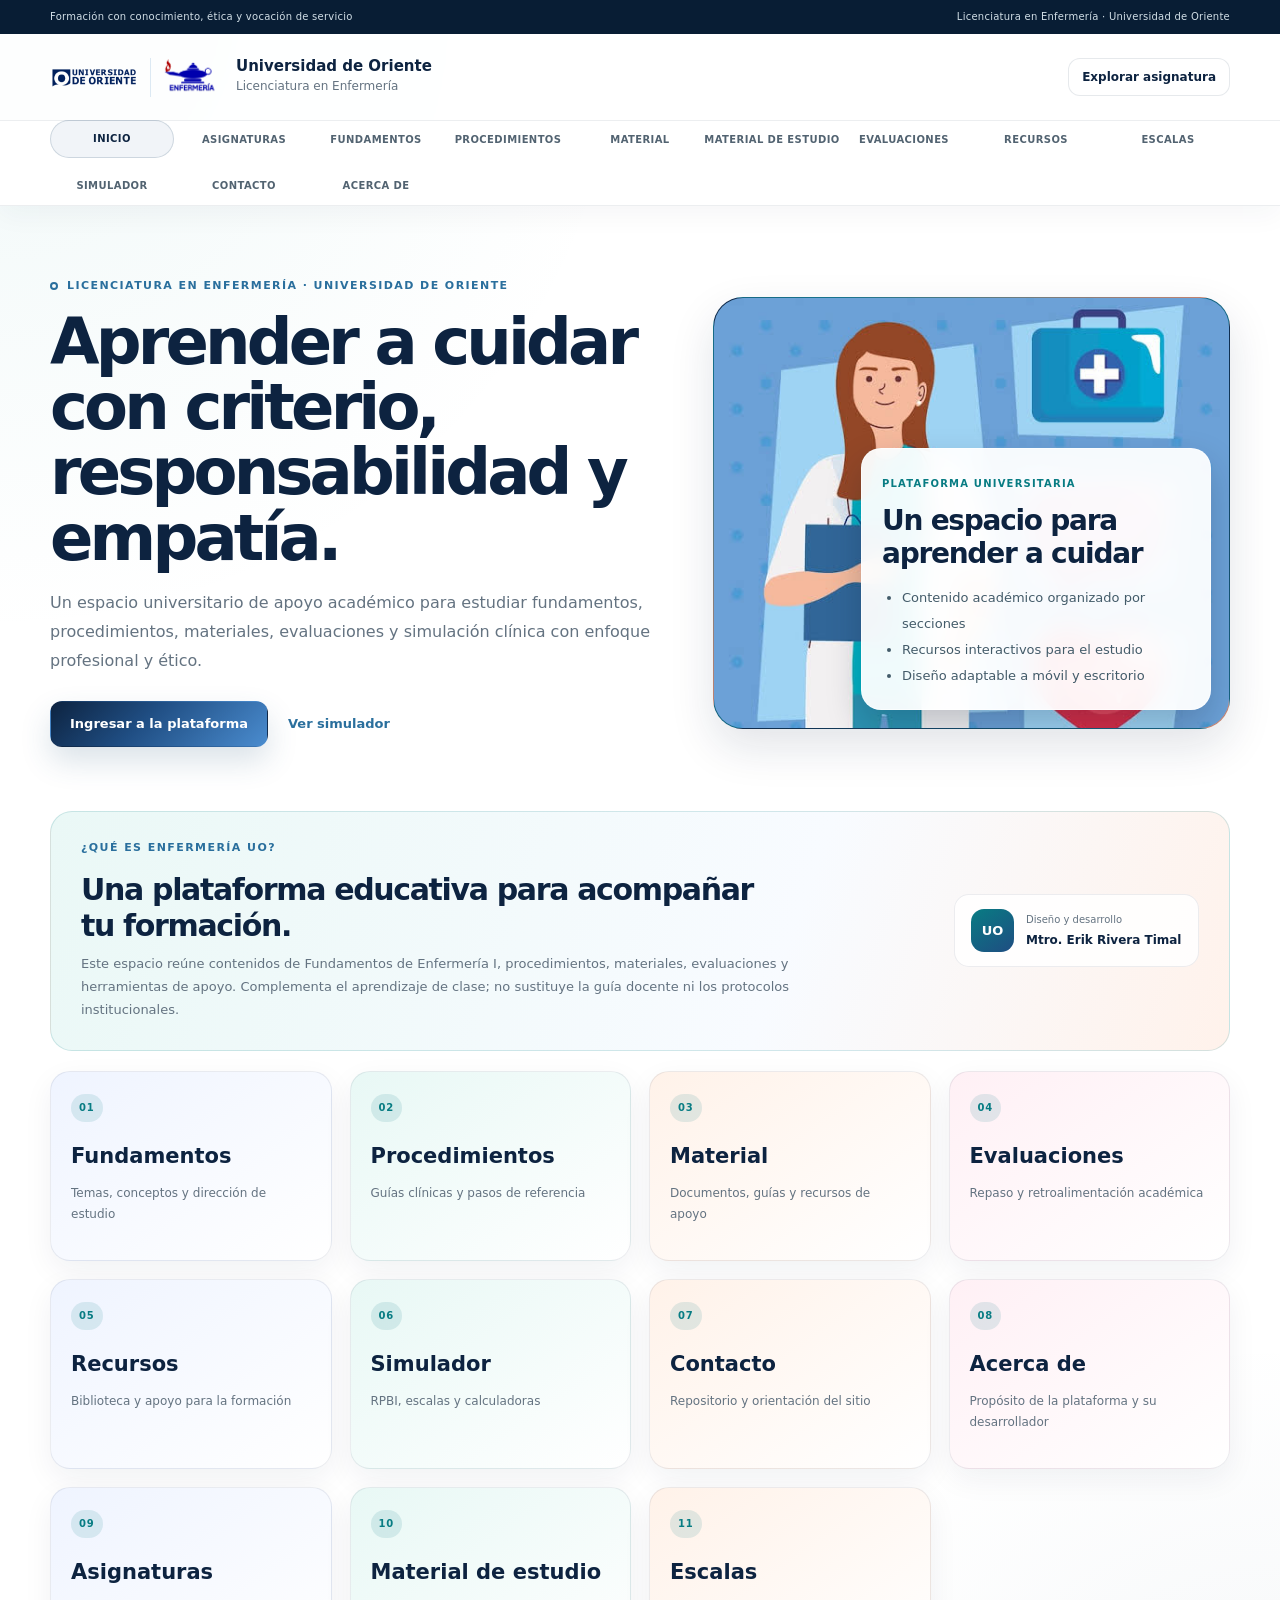
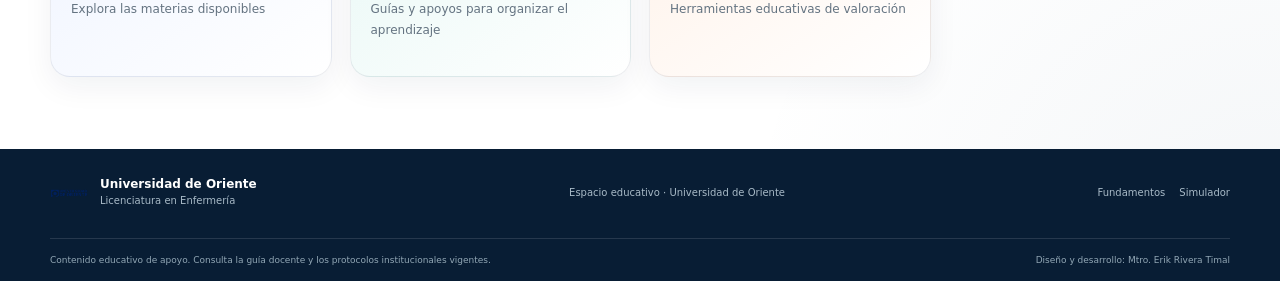
==== commit 5a65934d: "Merge origin/main and publish site reorganization Co-authored-by: Copilot <223556219+Copilot@users.n" ====
--- a/index.html
+++ b/index.html
@@ -45,11 +45,14 @@
     <nav class="primary-nav" id="primaryNavigation" aria-label="Navegación principal">
       <div class="container primary-nav__inner">
         <a href="./index.html">Inicio</a>
+        <a href="./asignaturas.html">Asignaturas</a>
         <a href="./fundamentos.html">Fundamentos</a>
         <a href="./procedimientos.html">Procedimientos</a>
         <a href="./materiales.html">Material</a>
+        <a href="./material-estudio.html">Material de estudio</a>
         <a href="./evaluaciones.html">Evaluaciones</a>
         <a href="./recursos.html">Recursos</a>
+        <a href="./escalas.html">Escalas</a>
         <a href="./simulador.html">Simulador</a>
         <a href="./contacto.html">Contacto</a>
         <a href="./acerca.html">Acerca de</a>
@@ -141,6 +144,21 @@
           <strong>Acerca de</strong>
           <span>Propósito de la plataforma y su desarrollador</span>
         </a>
+        <a class="landing-tile" href="./asignaturas.html">
+          <span class="landing-tile__tag">09</span>
+          <strong>Asignaturas</strong>
+          <span>Explora las materias disponibles</span>
+        </a>
+        <a class="landing-tile" href="./material-estudio.html">
+          <span class="landing-tile__tag">10</span>
+          <strong>Material de estudio</strong>
+          <span>Guías y apoyos para organizar el aprendizaje</span>
+        </a>
+        <a class="landing-tile" href="./escalas.html">
+          <span class="landing-tile__tag">11</span>
+          <strong>Escalas</strong>
+          <span>Herramientas educativas de valoración</span>
+        </a>
       </div>
     </section>
   </main>
--- a/estilos.css
+++ b/estilos.css
@@ -418,6 +418,40 @@
   padding-block: 64px;
 }
 
+.page-header {
+  display: flex;
+  align-items: center;
+  min-height: 160px;
+  padding: 28px;
+  border: 1px solid rgba(31, 77, 130, .12);
+  border-radius: 22px;
+  background: linear-gradient(135deg, rgba(237, 244, 255, .9), rgba(255, 255, 255, .95));
+  box-shadow: var(--uo-shadow-soft);
+}
+
+.page-header__content {
+  display: grid;
+  gap: 12px;
+}
+
+.page-header .eyebrow {
+  margin: 0;
+  color: var(--uo-blue);
+}
+
+.page-header h1 {
+  margin: 0;
+  color: var(--uo-navy);
+  font-size: clamp(30px, 4vw, 48px);
+  letter-spacing: -.04em;
+}
+
+.page-card-grid {
+  display: grid;
+  grid-template-columns: repeat(auto-fit, minmax(220px, 1fr));
+  gap: 18px;
+}
+
 .subpage-hero {
   padding-block: 48px 26px;
 }
@@ -484,6 +518,36 @@
   font-weight: 800;
   letter-spacing: .08em;
   text-transform: uppercase;
+}
+
+.page-card__meta {
+  color: var(--uo-blue);
+  font-size: 10px;
+  font-weight: 800;
+  letter-spacing: .08em;
+  text-transform: uppercase;
+}
+
+.page-card__title {
+  color: var(--uo-navy);
+  font-size: 20px;
+  line-height: 1.35;
+}
+
+.page-card__desc {
+  margin: 0 0 16px;
+}
+
+.page-card__cta,
+.page-card__badge {
+  margin-top: auto;
+  color: var(--uo-blue);
+  font-size: 12px;
+  font-weight: 800;
+}
+
+.page-card--neutral {
+  background: #f7f9fc;
 }
 
 .page-card h3 {
